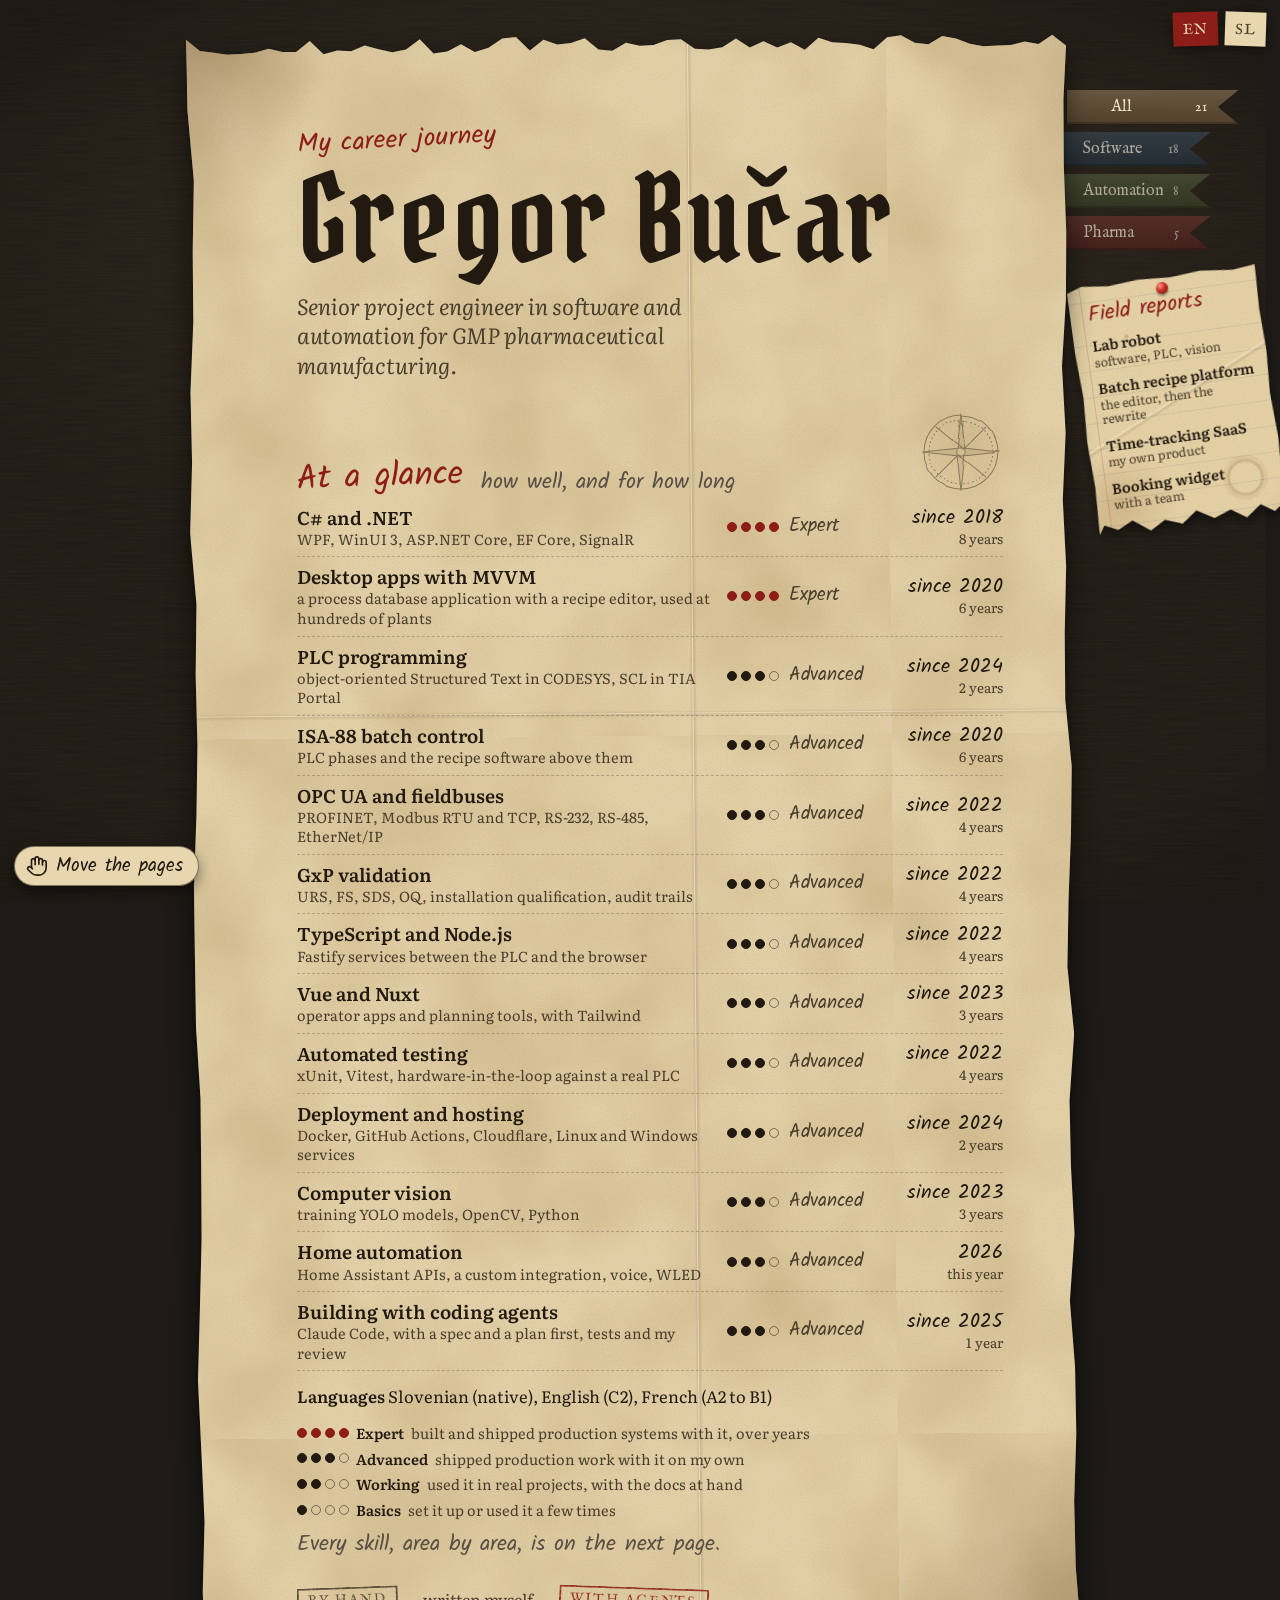
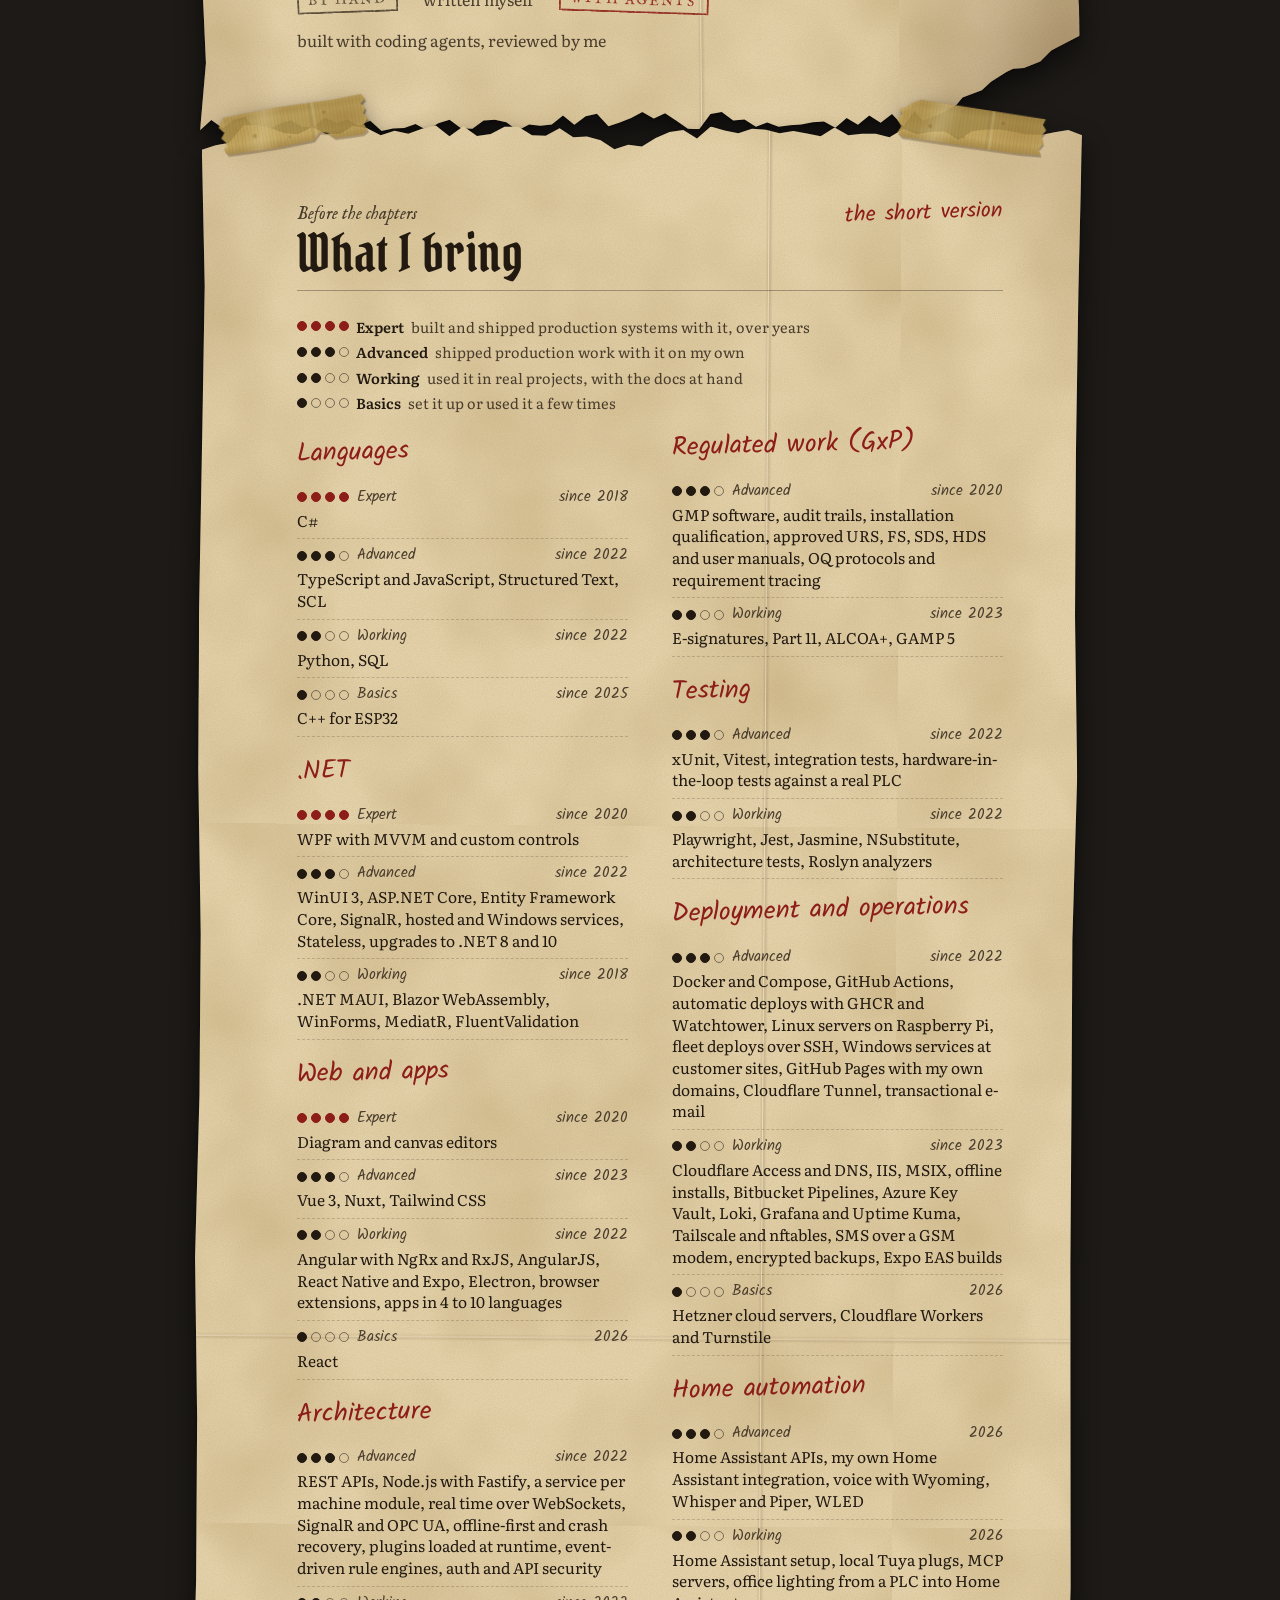
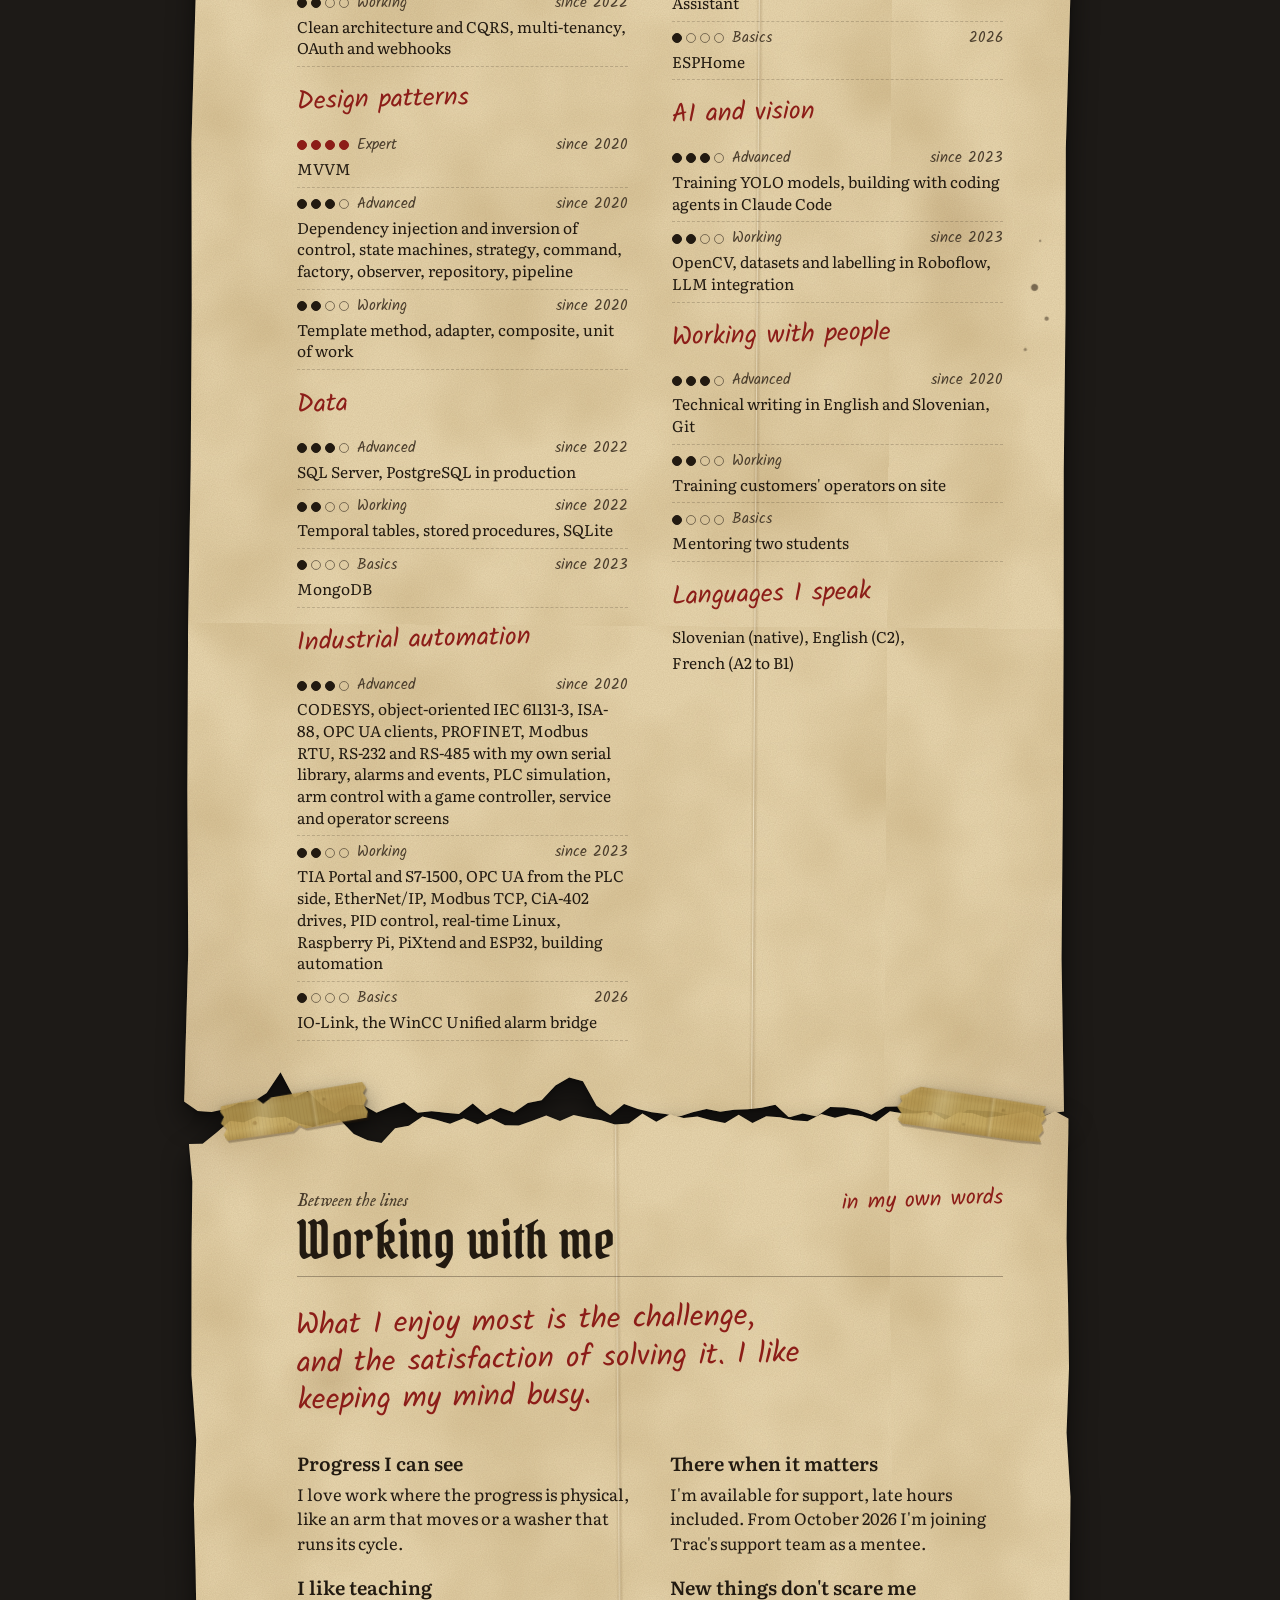
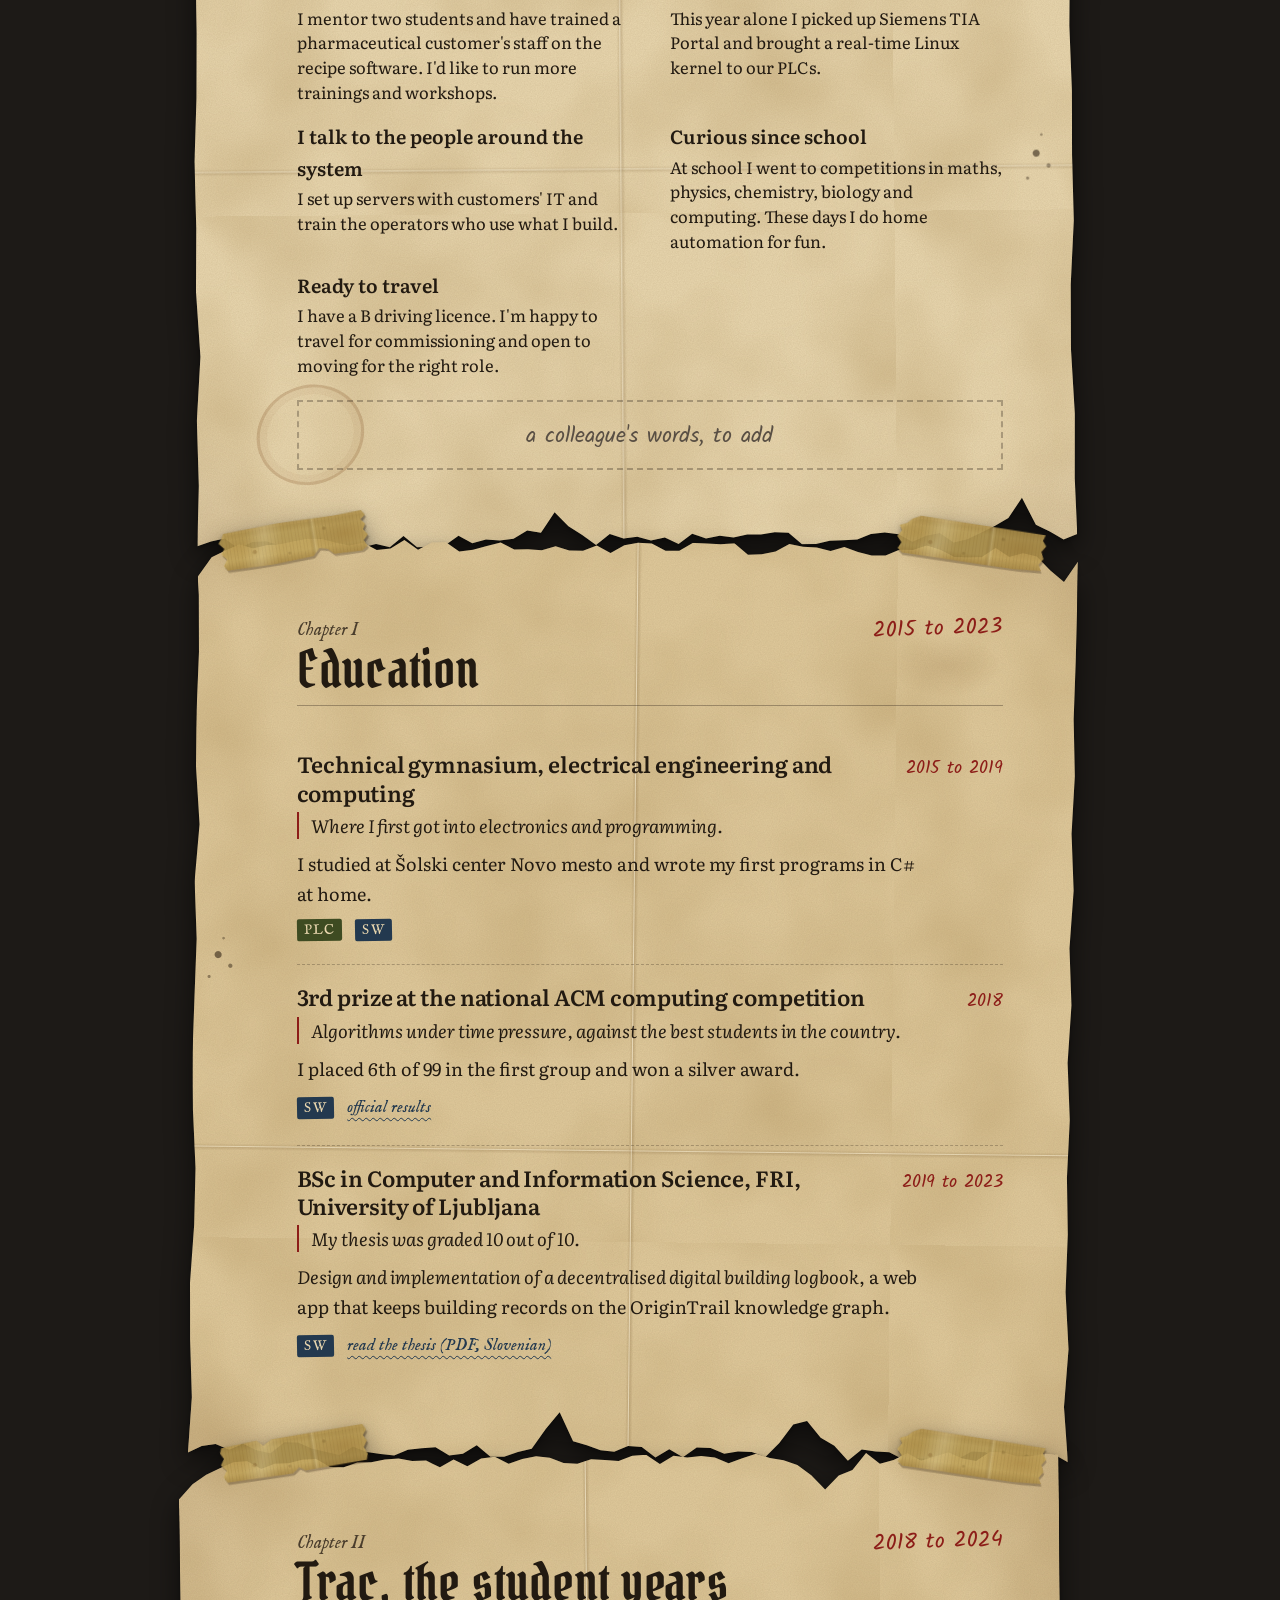
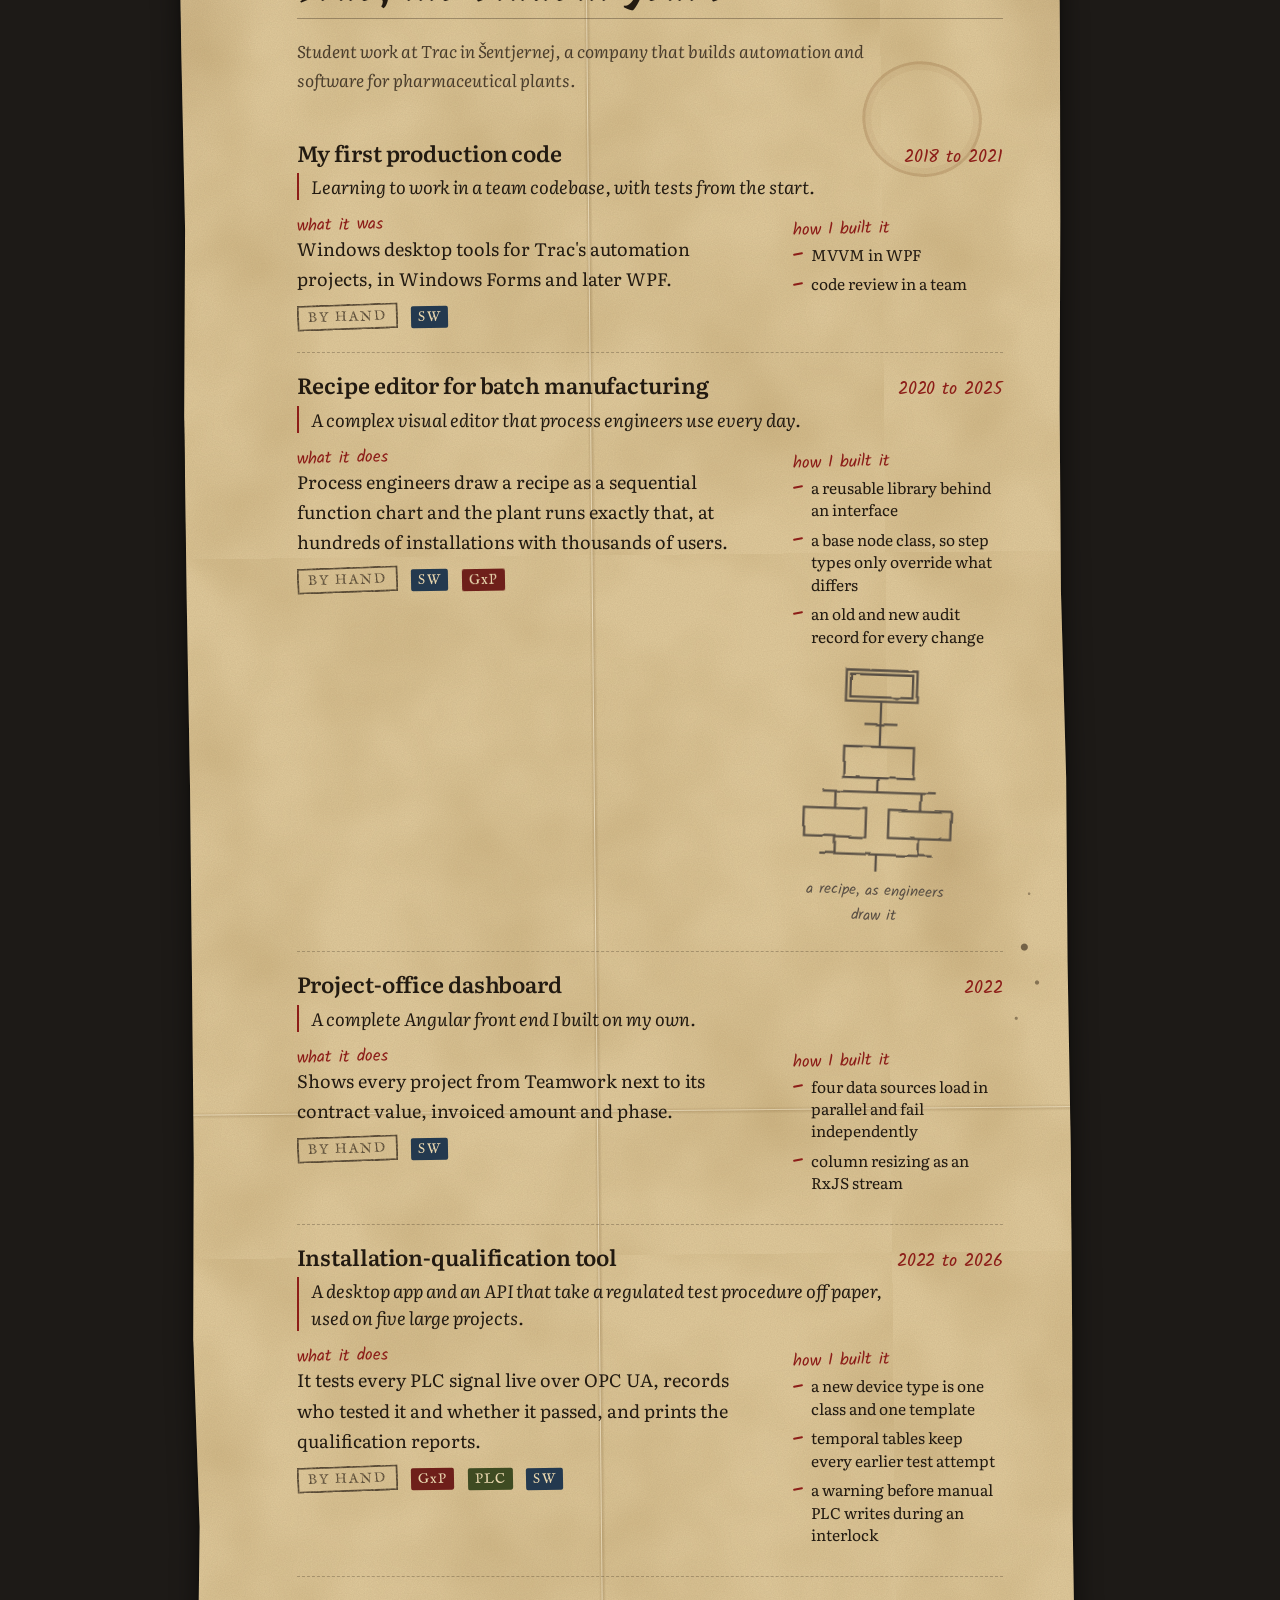
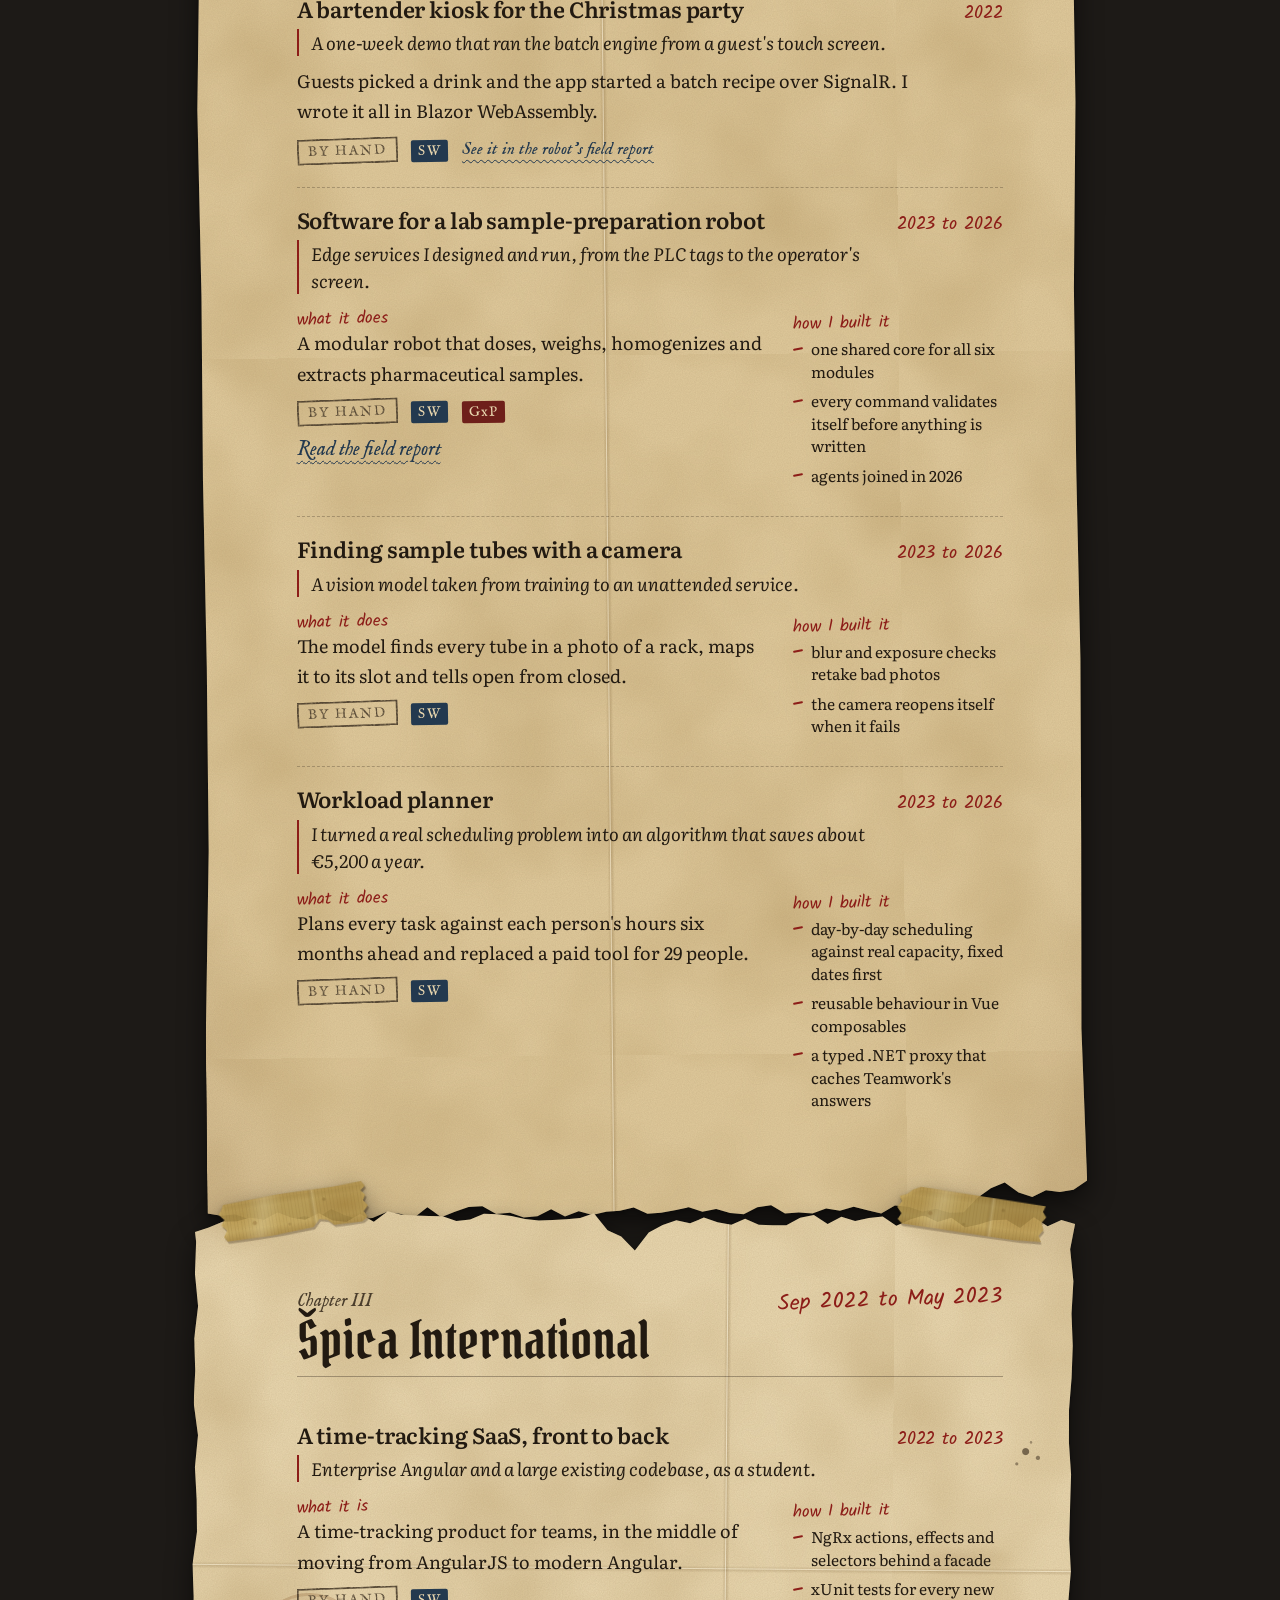
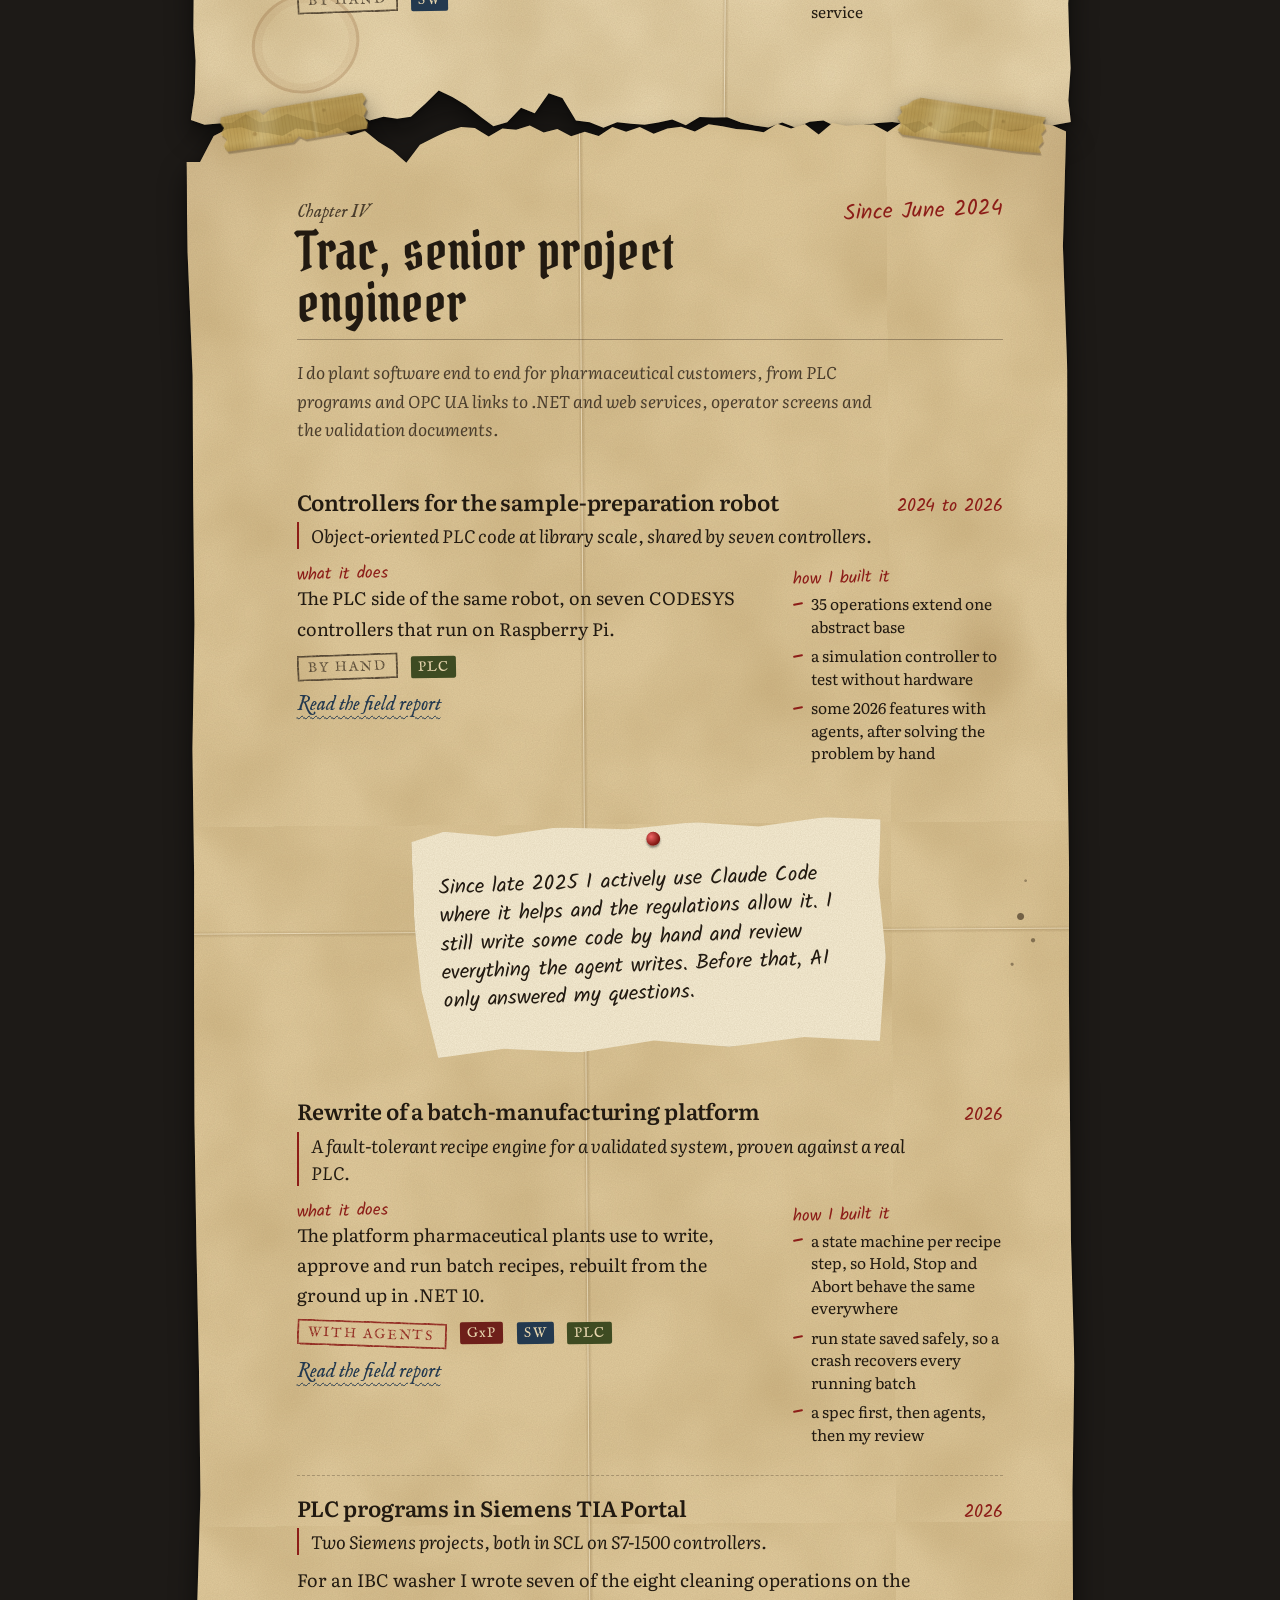
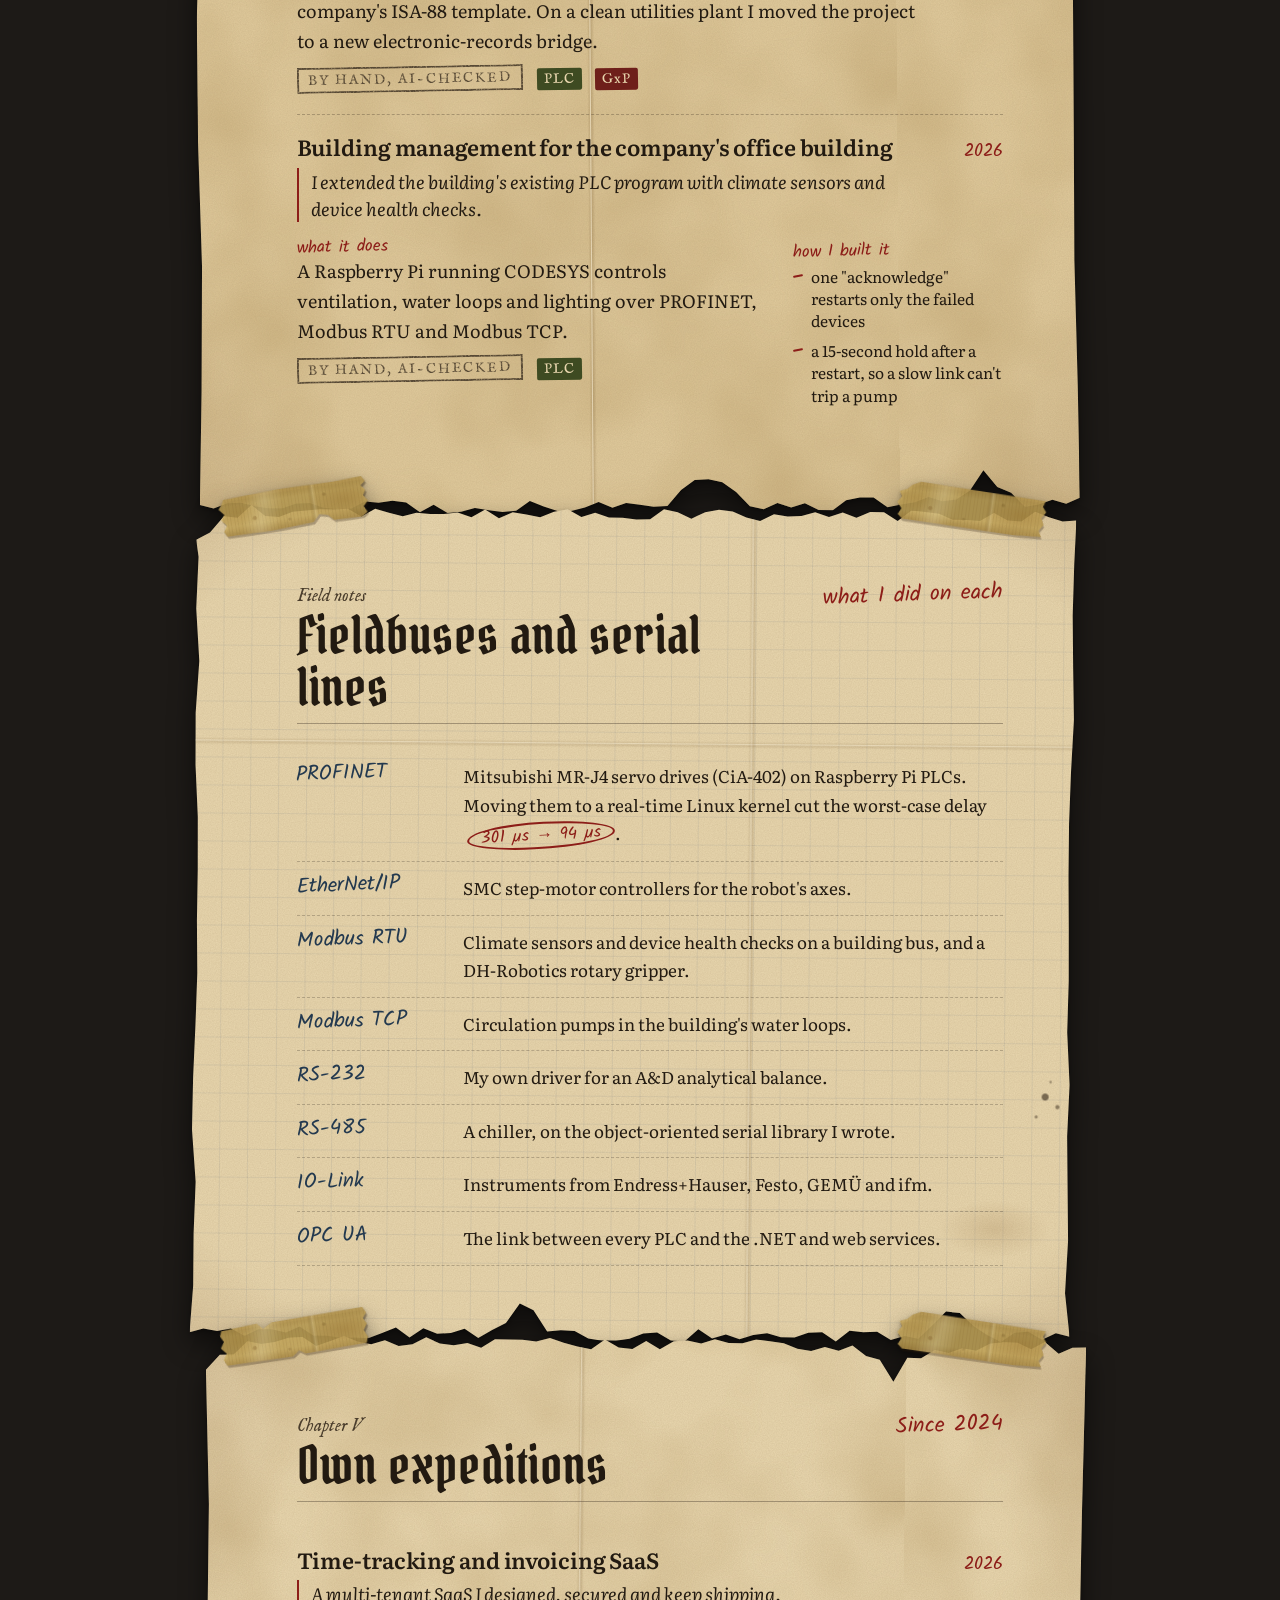
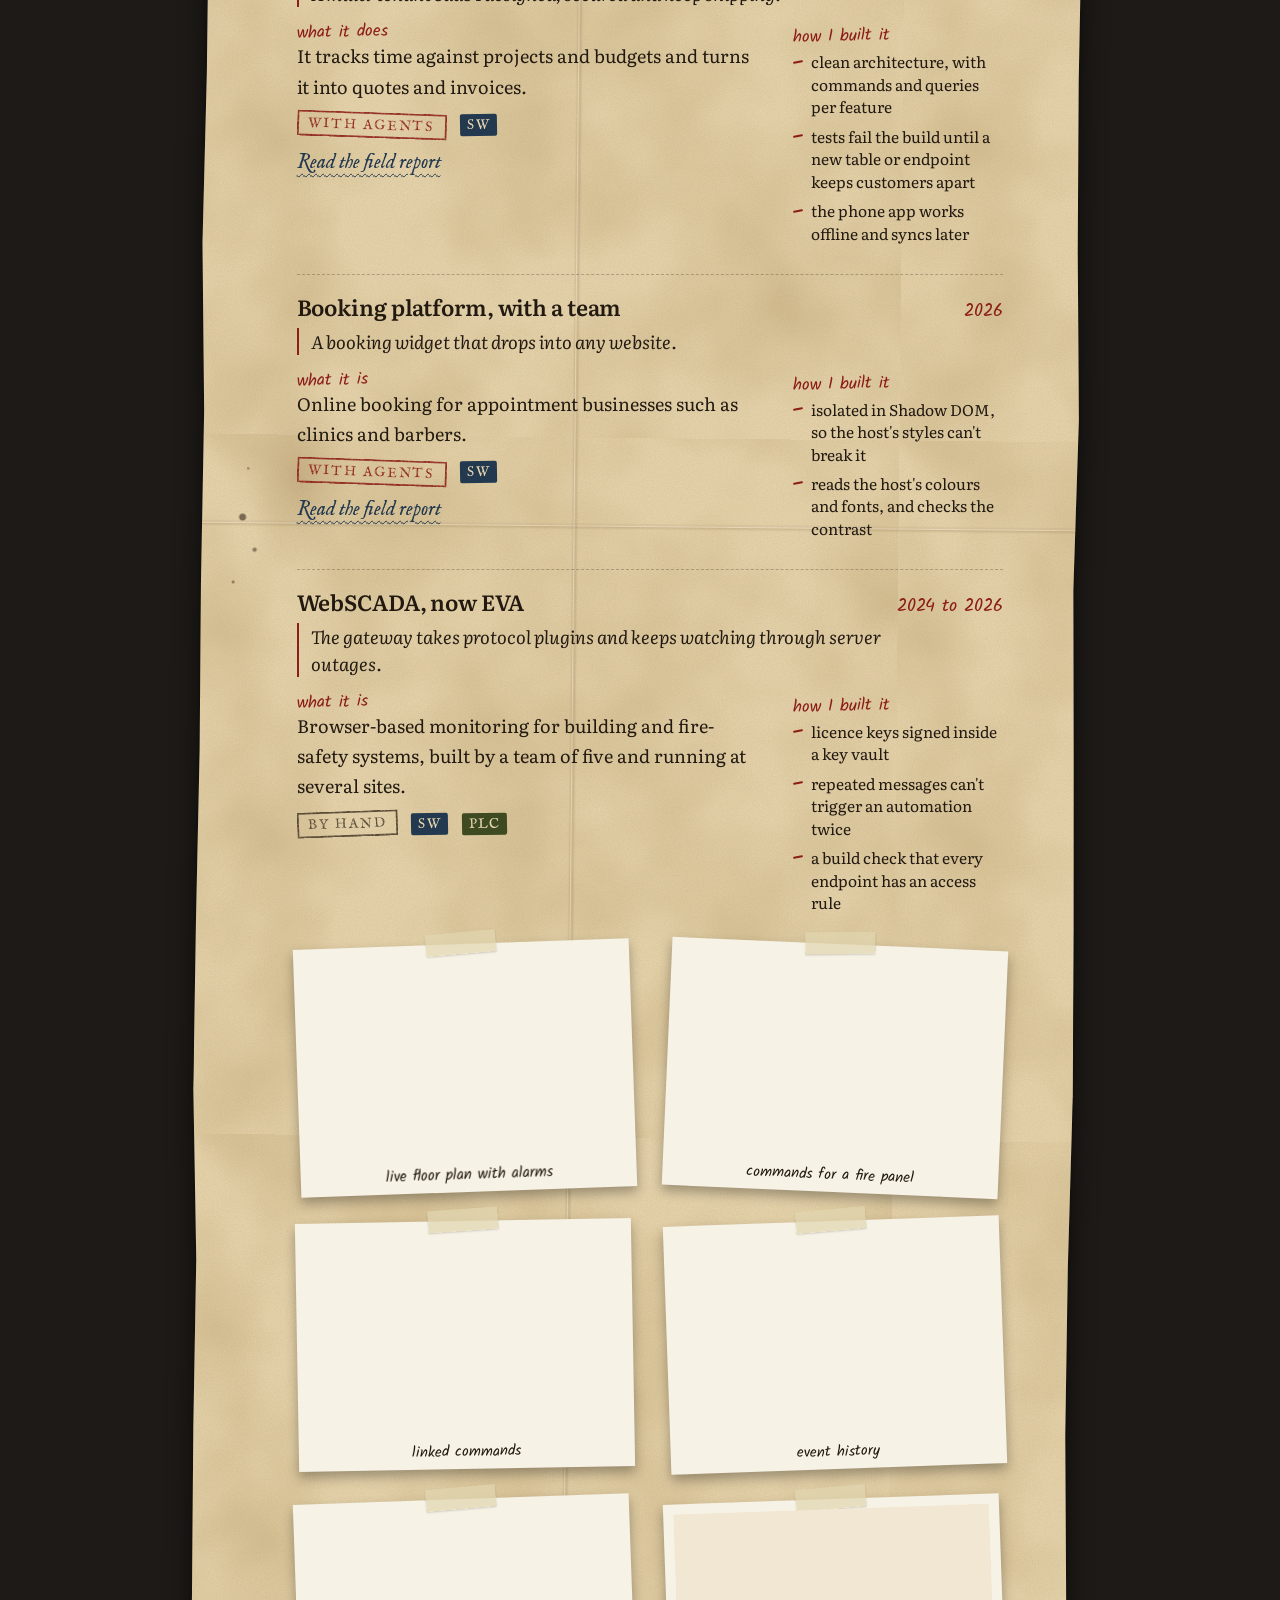
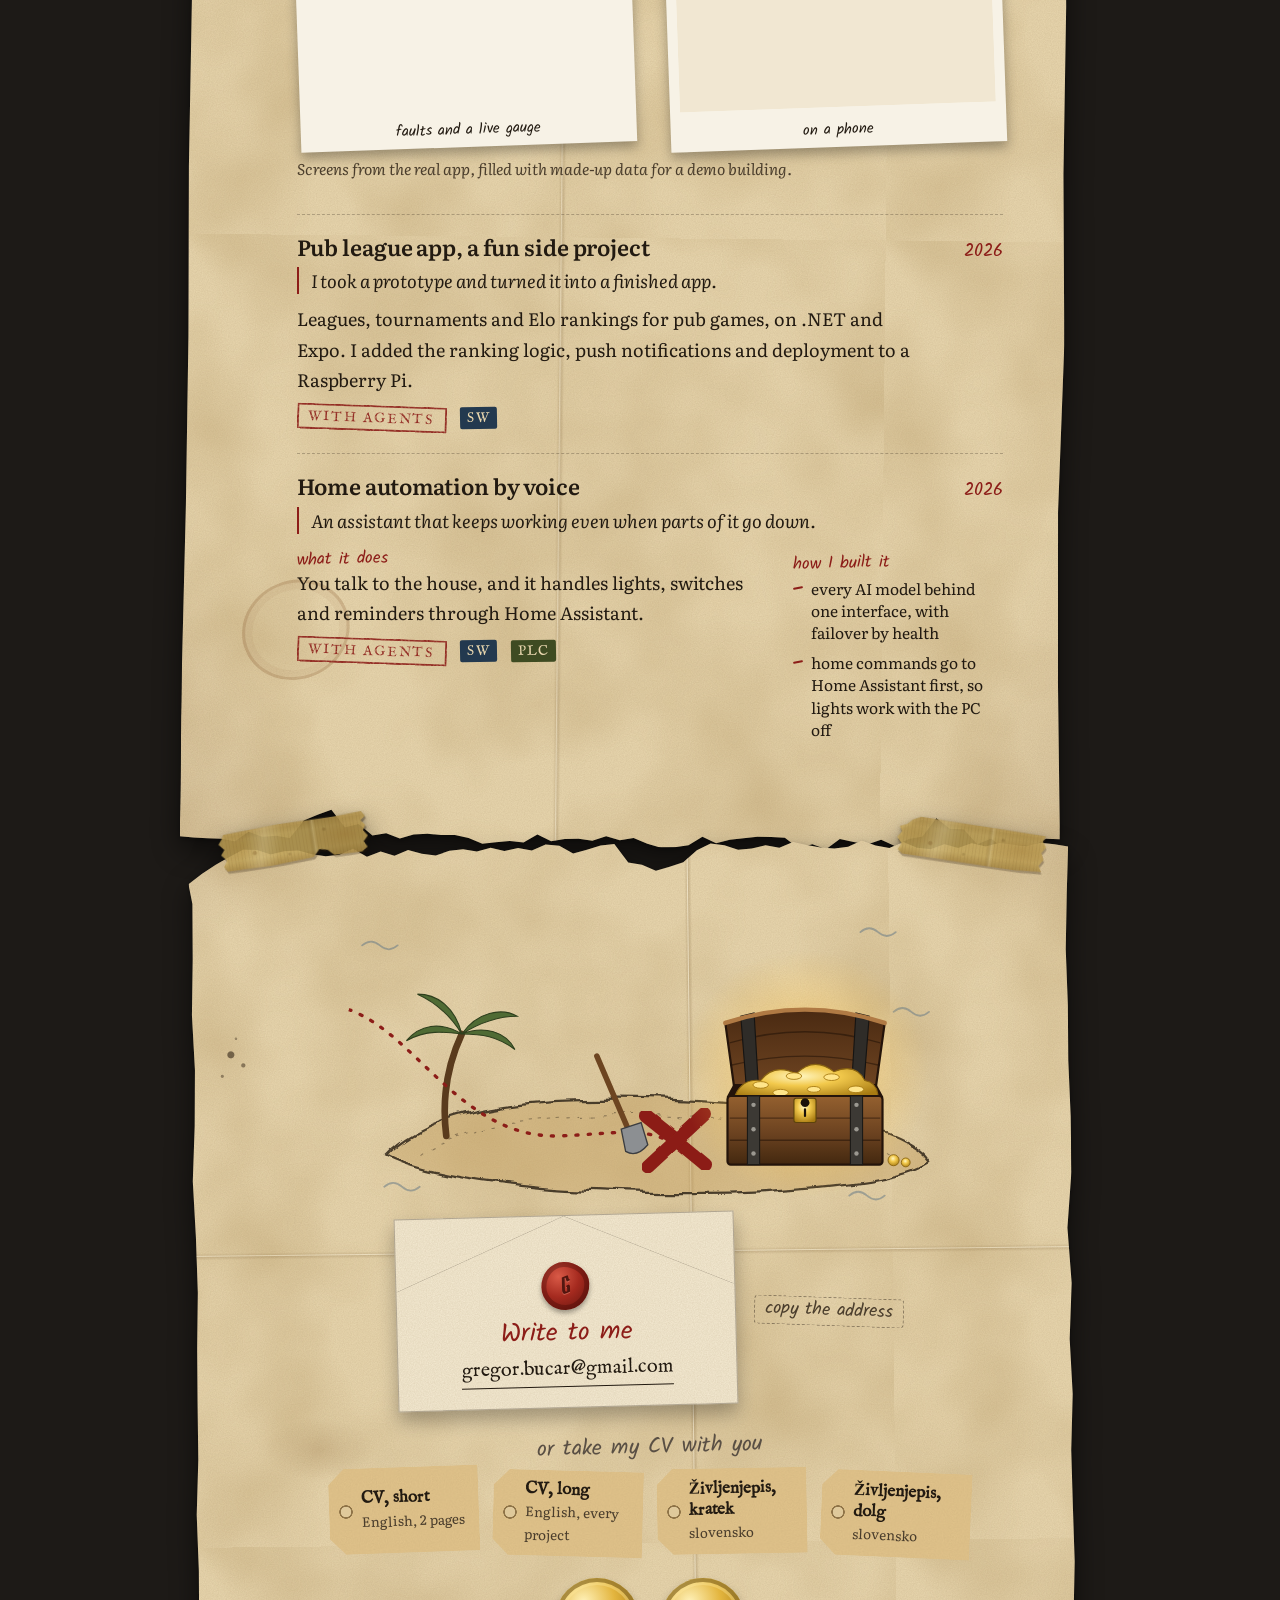
==== index.html @ 275664f8 "Publish the portfolio journal in English and Slovenian" ====
<!DOCTYPE html>
<html lang="en" data-theme="pirate" data-read="easy">
<head>
<meta charset="utf-8">
<meta name="viewport" content="width=device-width, initial-scale=1">
<title>Gregor Bučar, my career journey</title>
<link rel="preload" href="fonts/IMFellEnglishSC-400-latin.woff2" as="font" type="font/woff2" crossorigin>
<link rel="preload" href="fonts/Literata-400-latin.woff2" as="font" type="font/woff2" crossorigin>
<link rel="preload" href="fonts/Kalam-400-latin.woff2" as="font" type="font/woff2" crossorigin>
<link rel="preload" href="fonts/IMFellEnglish-400-latin.woff2" as="font" type="font/woff2" crossorigin>
<link rel="stylesheet" href="fonts/fonts.css">
<script>(function () { var sw = null; try { sw = sessionStorage.getItem('journal-switch'); } catch (e) {} if (sw) document.documentElement.classList.add('arriving'); else if (!matchMedia('(prefers-reduced-motion: reduce)').matches && (!location.hash || location.hash === '#home')) document.documentElement.classList.add('intro-on'); })();</script>
<style>
  /* ============ tokens ============ */
  :root {
    --noise: url("data:image/svg+xml,%3Csvg xmlns='http://www.w3.org/2000/svg' width='240' height='240'%3E%3Cfilter id='n'%3E%3CfeTurbulence type='fractalNoise' baseFrequency='.85' numOctaves='3' stitchTiles='stitch'/%3E%3CfeColorMatrix values='0 0 0 0 .32 0 0 0 0 .22 0 0 0 0 .10 0 0 0 .20 0'/%3E%3C/filter%3E%3Crect width='100%25' height='100%25' filter='url(%23n)'/%3E%3C/svg%3E");
    --blots: url("data:image/svg+xml,%3Csvg xmlns='http://www.w3.org/2000/svg' width='700' height='700'%3E%3Cfilter id='b'%3E%3CfeTurbulence type='fractalNoise' baseFrequency='.008' numOctaves='3' seed='7'/%3E%3CfeColorMatrix values='0 0 0 0 .40 0 0 0 0 .26 0 0 0 0 .09 0 0 0 .55 -.18'/%3E%3C/filter%3E%3Crect width='100%25' height='100%25' filter='url(%23b)'/%3E%3C/svg%3E");
    --blots-soft: url("data:image/svg+xml,%3Csvg xmlns='http://www.w3.org/2000/svg' width='700' height='700'%3E%3Cfilter id='b'%3E%3CfeTurbulence type='fractalNoise' baseFrequency='.008' numOctaves='3' seed='7'/%3E%3CfeColorMatrix values='0 0 0 0 .40 0 0 0 0 .26 0 0 0 0 .09 0 0 0 .28 -.10'/%3E%3C/filter%3E%3Crect width='100%25' height='100%25' filter='url(%23b)'/%3E%3C/svg%3E");
    --grain: url("data:image/svg+xml,%3Csvg xmlns='http://www.w3.org/2000/svg' width='300' height='300'%3E%3Cfilter id='g'%3E%3CfeTurbulence type='fractalNoise' baseFrequency='.02 .6' numOctaves='2' seed='3'/%3E%3CfeColorMatrix values='0 0 0 0 .05 0 0 0 0 .03 0 0 0 0 .01 0 0 0 .35 0'/%3E%3C/filter%3E%3Crect width='100%25' height='100%25' filter='url(%23g)'/%3E%3C/svg%3E");
    /* uneven rubber-stamp ink: mostly solid with worn spots */
    --grunge: url("data:image/svg+xml,%3Csvg xmlns='http://www.w3.org/2000/svg' width='150' height='150'%3E%3Cfilter id='s'%3E%3CfeTurbulence type='fractalNoise' baseFrequency='.55' numOctaves='2' seed='9'/%3E%3CfeColorMatrix values='0 0 0 0 0 0 0 0 0 0 0 0 0 0 0 -1.6 0 0 0 1.75'/%3E%3C/filter%3E%3Crect width='100%25' height='100%25' filter='url(%23s)'/%3E%3C/svg%3E");
    --tape-mask: url("data:image/svg+xml,%3Csvg xmlns='http://www.w3.org/2000/svg' viewBox='0 0 150 40' preserveAspectRatio='none'%3E%3Cpath d='M5,1 L145,0 L148,3 L145,6 L149,10 L145,13 L148,17 L144,20 L149,24 L145,27 L148,31 L145,34 L149,38 L146,40 L4,40 L1,37 L5,34 L0,30 L4,27 L1,23 L5,20 L0,16 L4,13 L1,9 L5,6 L1,3 Z'/%3E%3C/svg%3E");
    --ease-out: cubic-bezier(.16, 1, .3, 1);
    --ease-in: cubic-bezier(.5, 0, .75, 0);
    --scan: 45vh;
    --w: min(880px, calc(100vw - 32px));
  }
  /* Explorer: an expedition journal; sepia ink, red pencil for marks, blue ink for stamps */
  html[data-theme="explorer"] {
    --desk: #2B2018; --paper: #EAD8B2; --paper-2: #F1E4C5; --edge: rgba(110, 70, 25, .30);
    --ink: #2B2118; --ink-2: #57473A; --pencil: #6F675C; --red: #A3372A; --blue: #2C4A72;
    --leather: #5B3A22; --leather-2: #3C2615; --stitch: #C7A468;
    --f-title: 'IM Fell English SC', serif; --title-size: 1; --title-track: .01em;
    --f-body: 'EB Garamond', serif; --f-hand: 'Reenie Beanie', cursive; --f-head: 'IM Fell English', serif;
    --sw: #2C4A72; --plc: #4A5A2C; --gxp: #6B2D52; --all: #6A5641;
  }
  /* Pirate: a ship's log; darker sun-burnt parchment, blackletter titles, wax red */
  html[data-theme="pirate"] {
    --desk: #1D1A17; --paper: #DFC99B; --paper-2: #E8D6AE; --edge: rgba(90, 50, 15, .45);
    --ink: #1E1912; --ink-2: #4A3D2C; --pencil: #625A4E; --red: #8C1D18; --blue: #23394F;
    --leather: #3A2A1E; --leather-2: #20160F; --stitch: #B08D4A;
    --f-title: 'Pirata One', serif; --title-size: 1.12; --title-track: .02em;
    --f-body: 'EB Garamond', serif; --f-hand: 'Reenie Beanie', cursive; --f-head: 'IM Fell English', serif;
    --sw: #23394F; --plc: #3E4B22; --gxp: #6E1F1A; --all: #5A4630;
  }

  /* ============ desk + base ============ */
  * { box-sizing: border-box; }
  html, body { margin: 0; }
  /* the scrollbar's space is kept from the start, so the page never shifts when it appears after the intro */
  html { scrollbar-gutter: stable; scrollbar-color: rgba(201, 170, 120, .45) #241a13; }
  body {
    min-height: 100vh; color: var(--ink); font-family: var(--f-body); font-size: 19px; line-height: 1.55;
    background:
      radial-gradient(ellipse 80% 60% at 50% 30%, rgba(255, 220, 160, .07), transparent 70%),
      radial-gradient(ellipse 120% 100% at 50% 50%, transparent 50%, rgba(0, 0, 0, .55) 100%),
      var(--grain), var(--desk);
    background-attachment: fixed;
  }
  a { color: inherit; }
  :focus-visible { outline: 2px dashed var(--red); outline-offset: 3px; }
  ::selection { background: rgba(163, 55, 42, .22); }
  .vh { position: absolute; width: 1px; height: 1px; overflow: hidden; clip-path: inset(50%); white-space: nowrap; }
  .hand { font-family: var(--f-hand); font-weight: 400; line-height: 1.05; }

  /* ============ the journal column ============ */
  .journal { position: relative; width: var(--w); margin: 0 auto; padding: 40px 0 120px; perspective: 2200px; }
  .page { position: relative; display: none; transform-origin: left center; }
  .page.on { display: block; }
  .page.flip-out { animation: flip-out 260ms var(--ease-in) forwards; }
  .page.flip-in { animation: flip-in 420ms var(--ease-out); }
  /* the journal is very long, so it slides instead of turning: a 3D turn of the whole page is heavy to draw */
  .page.slide-out { animation: slide-out 200ms var(--ease-in) forwards; }
  .page.slide-in { animation: slide-in 340ms var(--ease-out); }
  @keyframes slide-out { to { transform: translateY(-12px); opacity: 0; } }
  @keyframes slide-in { from { transform: translateY(16px); opacity: 0; } }
  @keyframes flip-out { to { transform: rotateY(-75deg); opacity: 0; } }
  @keyframes flip-in { from { transform: rotateY(60deg); opacity: 0; } }

  /* each sheet is a torn page; the shadow sits on the wrapper because clip-path cuts shadows */
  .sheet-wrap { position: relative; margin: -4px 0; filter: drop-shadow(0 12px 14px rgba(0, 0, 0, .42)) drop-shadow(0 2px 2px rgba(0, 0, 0, .35)); }
  .sheet { position: relative; isolation: isolate; padding: 70px 70px 76px 104px; transform: rotate(var(--tilt, 0deg)); }
  /* the paper is its own layer behind the text: it can tilt and tear while the text stays straight and sharp */
  .paper {
    position: absolute; inset: 0; z-index: -1; pointer-events: none;
    background:
      radial-gradient(ellipse 115% 95% at 50% 50%, transparent 58%, var(--edge) 100%),
      var(--blots), var(--noise), var(--paper);
  }
  .sheet.light .paper { background: radial-gradient(ellipse 115% 95% at 50% 50%, transparent 58%, var(--edge) 100%), var(--blots), var(--noise), var(--paper-2); }
  html[data-read="easy"] .paper { transform: rotate(calc(var(--tilt, 0deg) * 1.6)); }
  /* a faint coffee ring on one page */
  .sheet.coffee .paper::after { content: ""; position: absolute; right: 9%; top: 7%; width: 120px; height: 120px; border-radius: 50%; box-shadow: inset 0 0 0 3px rgba(120, 72, 30, .16), inset 0 0 0 9px rgba(120, 72, 30, .05); transform: rotate(18deg) scale(1, .96); pointer-events: none; }
  /* old masking tape: yellowed, crepe-textured, grimy, darker at the edges, with chunks torn away */
  .tape { position: absolute; z-index: 3; width: 150px; height: 40px; pointer-events: none; --tape-mask: url("data:image/svg+xml,%3Csvg xmlns='http://www.w3.org/2000/svg' viewBox='0 0 150 40' preserveAspectRatio='none'%3E%3Cpath d='M6,2 L60,0 L118,1 L146,0 L149,5 L144,9 L148,14 L145,19 L149,25 L144,30 L147,36 L141,40 L113,39 L107,33 L99,31 L92,38 L50,40 L5,39 L2,34 L6,28 L1,22 L5,17 L0,11 L4,6 Z'/%3E%3C/svg%3E"); }
  .tape.tr, .tape.t3 { --tape-mask: url("data:image/svg+xml,%3Csvg xmlns='http://www.w3.org/2000/svg' viewBox='0 0 150 40' preserveAspectRatio='none'%3E%3Cpath d='M22,0 L148,2 L146,8 L150,13 L146,19 L149,26 L145,32 L148,38 L120,40 L8,39 L3,35 L6,29 L1,23 L5,17 L2,12 L9,9 L14,4 Z'/%3E%3C/svg%3E"); }
  .sheet-wrap:nth-child(even) .tape.tl { --tape-mask: url("data:image/svg+xml,%3Csvg xmlns='http://www.w3.org/2000/svg' viewBox='0 0 150 40' preserveAspectRatio='none'%3E%3Cpath d='M4,3 L40,1 L46,7 L55,2 L147,1 L150,7 L146,12 L149,18 L145,24 L148,31 L146,37 L84,38 L78,34 L71,39 L5,38 L2,32 L6,26 L1,20 L5,14 L2,8 Z'/%3E%3C/svg%3E"); }
  .tape::before, .tape::after { content: ""; position: absolute; inset: 0; -webkit-mask-image: var(--tape-mask); mask-image: var(--tape-mask); -webkit-mask-size: 100% 100%; mask-size: 100% 100%; }
  .tape::before { background: rgba(45, 28, 10, .30); transform: translate(1px, 2.5px); filter: blur(1.3px); }
  .tape::after {
    background:
      radial-gradient(circle at 23% 62%, rgba(110, 72, 20, .26) 0 1.6px, transparent 2.6px),
      radial-gradient(circle at 71% 30%, rgba(90, 60, 20, .22) 0 1.2px, transparent 2.2px),
      radial-gradient(circle at 46% 78%, rgba(90, 60, 20, .18) 0 1px, transparent 2px),
      radial-gradient(ellipse 38% 70% at 84% 50%, rgba(140, 92, 28, .26), transparent 72%),
      radial-gradient(ellipse 30% 60% at 12% 40%, rgba(150, 105, 35, .18), transparent 70%),
      linear-gradient(104deg, rgba(255, 255, 255, 0) 18%, rgba(255, 246, 215, .20) 30%, rgba(255, 255, 255, 0) 42%),
      linear-gradient(90deg, transparent 61%, rgba(80, 55, 20, .14) 62%, rgba(255, 245, 210, .18) 63.5%, transparent 65.5%),
      repeating-linear-gradient(90deg, rgba(110, 78, 28, .10) 0 1px, transparent 1px 3.5px),
      linear-gradient(rgba(110, 72, 18, .26), transparent 24%, transparent 76%, rgba(110, 72, 18, .30)),
      var(--noise),
      rgba(208, 178, 96, .80);
  }
  .tape.tl, .tape.t2 { top: -21px; left: 3%; transform: rotate(-9deg); }
  .tape.tr, .tape.t3 { top: -19px; right: 3%; transform: rotate(8deg); }
  .tape.t1 { top: -21px; left: 44%; transform: rotate(-3deg); }
  /* the title page: folded once each way, darker near the torn corner */
  .title-wrap .paper::before {
    content: ""; position: absolute; inset: 0; pointer-events: none;
    background:
      linear-gradient(90deg, transparent calc(57% - 3px), rgba(90, 60, 20, .10) calc(57% - 1px), rgba(255, 250, 235, .38) 57%, rgba(90, 60, 20, .16) calc(57% + 1px), transparent calc(57% + 4px)),
      linear-gradient(transparent calc(40% - 3px), rgba(90, 60, 20, .09) calc(40% - 1px), rgba(255, 250, 235, .34) 40%, rgba(90, 60, 20, .14) calc(40% + 1px), transparent calc(40% + 4px)),
      radial-gradient(ellipse 34% 26% at 100% 100%, rgba(70, 40, 10, .38), transparent 70%),
      radial-gradient(ellipse 22% 16% at 0 0, rgba(70, 40, 10, .26), transparent 70%);
  }

  /* ============ intro: the taped pages are folded into a stack and dropped; they fall open like a fanfold calendar ============ */
  html.intro-on #home:not(.dropping) { visibility: hidden; }
  html.intro-on .trail, html.intro-on .ribbons { opacity: 0; }
  .trail, .ribbons { transition: opacity 700ms ease; }
  #home.dropping { transform-origin: 0 0; }
  /* the journal itself, built around the title page while the intro plays */
  .bk { position: absolute; pointer-events: none; }
  .bk-back { border-radius: 5px 12px 12px 5px; background: radial-gradient(ellipse 90% 70% at 40% 35%, rgba(255, 210, 150, .10), transparent 70%), var(--noise), linear-gradient(115deg, var(--leather), var(--leather-2)); box-shadow: 0 40px 70px rgba(0, 0, 0, .6), 0 6px 14px rgba(0, 0, 0, .45); }
  .bk-block { background: var(--noise), var(--paper); box-shadow: 1px 1px 0 #d9c89f, 2px 2px 0 #c9b487, 3px 3px 0 #e1d1aa, 4px 4px 0 #c3ad7d, 5px 5px 0 #dccba2, 6px 6px 0 #bea777, 7px 7px 0 #d6c497; }
  .bk-cover { transform-origin: 0 50%; transform-style: preserve-3d; }
  .bk-front, .bk-inside { position: absolute; inset: 0; border-radius: 3px 12px 12px 3px; -webkit-backface-visibility: hidden; backface-visibility: hidden; }
  .bk-front { display: grid; align-content: center; justify-items: center; padding-right: 70px; background: radial-gradient(ellipse 90% 70% at 40% 35%, rgba(255, 210, 150, .12), transparent 70%), var(--noise), linear-gradient(115deg, var(--leather), var(--leather-2)); box-shadow: inset 0 0 0 12px rgba(0, 0, 0, .12), inset 0 0 80px rgba(0, 0, 0, .55); }
  .bk-front::before { content: ""; position: absolute; inset: 26px; border: 3px dashed var(--stitch); border-radius: 4px 10px 10px 4px; opacity: .7; }
  .bk-front::after { content: ""; position: absolute; top: 0; bottom: 0; right: 70px; width: 22px; background: linear-gradient(90deg, #1a120c, #3a2a1c 40%, #1a120c); box-shadow: 0 0 10px rgba(0, 0, 0, .6); }
  .bk-front b { max-width: 100%; padding: 0 56px; text-align: center; line-height: 1.02; font-family: var(--f-title); font-weight: 400; font-size: calc(110px * var(--title-size)); letter-spacing: .05em; color: #D9BE86; text-shadow: 0 2px 0 rgba(255, 230, 180, .25), 0 -2px 2px rgba(0, 0, 0, .7); }
  .bk-front small { margin-top: 18px; font-family: var(--f-head); font-style: italic; font-size: 34px; color: rgba(217, 190, 134, .8); }
  .bk-inside { transform: rotateY(180deg); background: radial-gradient(ellipse 120% 100% at 50% 50%, transparent 55%, rgba(60, 35, 10, .38) 100%), var(--blots), var(--noise), #B8925E; box-shadow: inset -30px 0 40px rgba(0, 0, 0, .35); }
  /* a pasted label inside the cover, in your handwriting */
  .found { position: absolute; left: 14%; right: 16%; top: 30%; padding: 34px 40px 30px; transform: rotate(-2.5deg); background: repeating-linear-gradient(transparent 0 56px, rgba(44, 74, 114, .22) 56px 58px), var(--noise), #EFE3C4; box-shadow: 0 6px 14px rgba(0, 0, 0, .3); text-align: center; color: var(--ink); }
  .found span { display: block; font-family: var(--f-head); font-style: italic; font-size: 34px; color: var(--ink-2); }
  .found b { display: block; margin: 6px 0 2px; font-family: var(--f-hand); font-weight: 400; font-size: 96px; line-height: 1; color: var(--blue); transform: rotate(-2deg); }
  .found em { display: block; margin-top: 8px; font-family: var(--f-hand); font-style: normal; font-size: 58px; color: var(--blue); }
  #home.dropping > .sheet-wrap { transform-origin: 50% 0; will-change: transform; }
  /* during the opening shot every page shadow is redrawn each frame, so only the pages in view keep one, and a lighter one */
  html.intro-on #home > .sheet-wrap { filter: drop-shadow(0 10px 10px rgba(0, 0, 0, .45)); }
  html.intro-on #home > .sheet-wrap ~ .sheet-wrap ~ .sheet-wrap ~ .sheet-wrap ~ .sheet-wrap { filter: none; visibility: hidden; }
  .trail:not(.ready) { visibility: hidden; }
  /* while the taped pages swing, each one gets its own layer so its shadow isn't redrawn every frame */
  .page.swinging > .sheet-wrap { will-change: translate, rotate; }
  .intro-skip { position: fixed; left: 0; right: 0; bottom: 18px; z-index: 41; text-align: center; color: rgba(230, 210, 170, .55); font-style: italic; font-size: 15px; pointer-events: none; transition: opacity 400ms ease; }

  /* ============ title page ============ */
  .title-page { min-height: 86vh; display: flex; flex-direction: column; justify-content: flex-end; }
  .label { display: inline-block; transform: rotate(-3deg); margin-bottom: 12px; color: var(--red); font-family: var(--f-hand); font-size: 34px; }
  .name { margin: 0; font-family: var(--f-title); font-weight: 400; font-size: calc(clamp(54px, 9vw, 108px) * var(--title-size)); line-height: .95; letter-spacing: var(--title-track); color: var(--ink); }
  .role { margin: 14px 0 0; max-width: 34ch; font-family: var(--f-head); font-style: italic; font-size: 25px; line-height: 1.35; color: var(--ink-2); }
  .about { max-width: 58ch; margin: 26px 0 0; }
  .legend { display: flex; flex-wrap: wrap; gap: 14px 26px; align-items: center; margin-top: 30px; font-size: 16px; color: var(--ink-2); }
  .where { margin: 10px 0 0; transform: rotate(-1deg); transform-origin: left; color: var(--pencil); font-size: 26px; }
  .compass { position: absolute; right: 70px; bottom: 90px; width: 150px; height: 150px; opacity: .55; color: var(--ink-2); }

  /* stamps: rubber-stamp ink, slightly uneven */
  .stamp { display: inline-block; padding: 1px 9px 0; border: 2px solid currentColor; outline: 1px solid currentColor; outline-offset: 2px; transform: rotate(var(--r, -2deg)); font-family: var(--f-head); font-size: 14px; letter-spacing: .14em; text-transform: uppercase; line-height: 1.5; opacity: .9; -webkit-mask-image: var(--grunge); mask-image: var(--grunge); -webkit-mask-size: 150px 150px; mask-size: 150px 150px; }
  .stamp.byhand { color: var(--ink-2); }
  .stamp.agents { color: var(--red); --r: 2deg; }
  .stamp.checked { color: var(--ink-2); --r: -1deg; }
  .tag { display: inline-block; padding: 0 7px; border-radius: 2px; color: var(--paper-2); font-family: var(--f-head); font-size: 14px; letter-spacing: .06em; line-height: 1.6; transform: rotate(-1deg); }
  .tag.sw { background: var(--sw); } .tag.plc { background: var(--plc); } .tag.gxp { background: var(--gxp); }

  /* ============ map trail down the margin ============ */
  .trail { position: absolute; left: 0; top: 0; width: 90px; z-index: 4; overflow: visible; pointer-events: none; }
  .trail .base { fill: none; stroke: var(--pencil); stroke-width: 2.2; stroke-dasharray: 1.5 9; stroke-linecap: round; opacity: .55; }
  .trail .done { fill: none; stroke: var(--red); stroke-width: 3; stroke-dasharray: 10 8; stroke-linecap: round; }
  /* checkpoints: a pencilled ring until you reach the chapter, then a wax seal stamps down */
  .trail .ghost circle { fill: rgba(241, 228, 197, .75); stroke: var(--pencil); stroke-width: 1.4; stroke-dasharray: 3 3; }
  .trail .ghost text { font-family: var(--f-title); font-size: 13px; fill: var(--pencil); text-anchor: middle; dominant-baseline: central; }
  .trail .ghost { transition: opacity 200ms ease; }
  .trail .seal { opacity: 0; transform: scale(1.8) rotate(-20deg); transform-box: fill-box; transform-origin: center; transition: transform 420ms cubic-bezier(.3, 1.7, .5, 1), opacity 140ms ease; }
  .trail .mark.hit .seal { opacity: 1; transform: rotate(var(--sr, -6deg)); }
  .trail .mark.hit .ghost { opacity: 0; }
  .trail .seal .sh { fill: rgba(35, 15, 5, .32); }
  .trail .seal .wax { fill: url(#waxG); stroke: #3e0a06; stroke-width: .7; filter: url(#inkEdge); }
  .trail .seal .ring { fill: none; stroke: rgba(55, 8, 4, .6); stroke-width: 1.8; }
  .trail .seal .ring2 { fill: none; stroke: rgba(255, 170, 150, .28); stroke-width: 1; }
  .trail .seal text { font-family: var(--f-title); font-size: 14px; text-anchor: middle; dominant-baseline: central; }
  .trail .seal .lo { fill: rgba(255, 175, 155, .35); }
  .trail .seal .hi { fill: #4a0b07; }
  .trail .seal .gloss { fill: rgba(255, 255, 255, .28); }
  /* the end of the route: a brush-painted X on dug-up earth */
  .trail .x .dig { fill: rgba(92, 60, 30, .35); filter: url(#inkEdge); }
  .trail .x .dirt { fill: none; stroke: rgba(70, 45, 20, .6); stroke-width: 2; stroke-linecap: round; }
  .trail .x .xs { fill: var(--red); filter: url(#inkEdge); }
  .trail .x { transform-box: fill-box; transform-origin: center; }
  .trail .x.hit .xs { animation: x-pulse 1.6s ease-in-out infinite; transform-box: fill-box; transform-origin: center; }
  @keyframes x-pulse { 50% { transform: scale(1.12); } }
  .trail .marker { transition: transform 120ms linear; }
  /* explorer: a glass-headed push pin; pirate: a little wooden ship riding its wake */
  .trail .ship .hull { fill: url(#hullG); stroke: #241306; stroke-width: 1.1; stroke-linejoin: round; }
  .trail .ship .plank { fill: none; stroke: rgba(30, 15, 4, .55); stroke-width: .8; }
  .trail .ship .ports { fill: #1a0d04; }
  .trail .ship .mast { fill: none; stroke: #3a2311; stroke-width: 2; stroke-linecap: round; }
  .trail .ship .sail { fill: url(#sailG); stroke: #4a3a26; stroke-width: .8; stroke-linejoin: round; }
  .trail .ship .flag { fill: #a3241b; transform-box: fill-box; transform-origin: 0 50%; animation: flutter .8s ease-in-out infinite alternate; }
  .trail .ship .wake { fill: none; stroke: #5d6f7c; stroke-width: 1.3; stroke-linecap: round; opacity: .75; }
  .trail .ship-body { transform-box: fill-box; transform-origin: 50% 90%; animation: rock 3.4s ease-in-out infinite; }
  @keyframes rock { 0%, 100% { transform: rotate(-3deg); } 50% { transform: rotate(3deg) translateY(-1px); } }
  @keyframes flutter { from { transform: scaleX(.72) skewY(4deg); } to { transform: scaleX(1) skewY(-3deg); } }
  .trail { opacity: 0; }
  .trail.ready { opacity: 1; }
  @media (prefers-reduced-motion: reduce) { .trail .ship-body, .trail .ship .flag, .trail .x.hit .xs { animation: none; } .trail .seal { transition: none; } }
  html[data-theme="explorer"] .trail .ship { display: none; }
  html[data-theme="pirate"] .trail .pin { display: none; }

  /* ============ bookmark ribbons (area filter) ============ */
  /* ribbons sit behind the pages, so only their ends stick out past the right edge */
  .ribbons { position: absolute; top: 0; bottom: 0; right: 0; width: 0; z-index: -1; }
  .ribbons-in { position: sticky; top: 90px; display: flex; flex-direction: column; gap: 8px; }
  .ribbon { position: relative; display: flex; align-items: center; gap: 8px; width: 172px; margin-left: -22px; padding: 7px 26px 7px 44px; border: 0; color: #F4E9D0; font-family: var(--f-head); font-size: 16px; text-align: left; cursor: pointer; clip-path: polygon(0 0, 100% 0, 88% 50%, 100% 100%, 0 100%); box-shadow: inset 0 -2px 0 rgba(0, 0, 0, .25); transform: translateX(-12px); transition: transform 220ms var(--ease-out), filter 220ms var(--ease-out); background: linear-gradient(rgba(255, 255, 255, .08), rgba(0, 0, 0, .12)), var(--c); }
  .ribbon::after { content: ""; position: absolute; inset: 0; background: var(--noise); opacity: .6; pointer-events: none; }
  .ribbon[data-f="all"] { --c: var(--all); } .ribbon[data-f="SW"] { --c: var(--sw); } .ribbon[data-f="PLC"] { --c: var(--plc); } .ribbon[data-f="GxP"] { --c: var(--gxp); }
  /* the chosen ribbon is pulled out at full colour; the others fade back behind the page */
  .ribbon { opacity: .82; filter: saturate(.7) brightness(.88); transition: transform 220ms var(--ease-out), opacity 220ms ease, filter 220ms ease; }
  .ribbon:hover { opacity: .95; filter: saturate(.9) brightness(.97); transform: translateX(0); }
  .ribbon[aria-pressed="true"], .ribbon[aria-pressed="true"]:hover { opacity: 1; filter: none; transform: translateX(16px); }
  .ribbon[aria-pressed="true"] .n { opacity: 1; }
  .ribbon .n { margin-left: auto; margin-right: 6px; font-size: 14px; opacity: .8; }

  /* ============ chapters and entries ============ */
  .chapter-head { display: flex; align-items: baseline; justify-content: space-between; gap: 20px; margin-bottom: 26px; border-bottom: 1.5px solid rgba(43, 33, 24, .35); padding-bottom: 10px; }
  .chapter-head h2 { margin: 0; font-family: var(--f-title); font-weight: 400; font-size: calc(46px * var(--title-size)); line-height: 1; letter-spacing: var(--title-track); }
  .chapter-head .num { display: block; margin-bottom: 4px; font-family: var(--f-head); font-style: italic; font-size: 18px; color: var(--ink-2); letter-spacing: 0; }
  .chapter-head .when { color: var(--red); font-family: var(--f-hand); font-size: 32px; white-space: nowrap; transform: rotate(-2deg); }
  .chapter-intro { max-width: 60ch; margin: -8px 0 26px; font-style: italic; color: var(--ink-2); }
  .entry { position: relative; padding: 18px 0 22px; transition: opacity 220ms ease, filter 220ms ease; }
  .entry + .entry { border-top: 1px dashed rgba(43, 33, 24, .28); }
  .entry h3 { display: flex; justify-content: space-between; align-items: baseline; gap: 16px; margin: 0 0 4px; font-family: var(--f-head); font-weight: 400; font-size: 26px; line-height: 1.2; }
  .entry h3 time { flex: none; color: var(--red); font-family: var(--f-hand); font-size: 28px; }
  .entry p { max-width: 62ch; margin: 0 0 10px; }
  .marks { display: flex; flex-wrap: wrap; align-items: center; gap: 10px 14px; margin-top: 4px; }
  .circled { position: relative; display: inline-block; padding: 2px 14px 0; color: var(--red); font-family: var(--f-hand); font-size: 28px; line-height: 1.1; border: 2px solid var(--red); border-radius: 52% 48% 55% 45% / 58% 46% 54% 42%; transform: rotate(-3deg); }
  .note { position: absolute; right: -6px; top: 6px; max-width: 13ch; transform: rotate(5deg); color: var(--pencil); font-size: 27px; text-align: right; pointer-events: none; }
  .go { display: inline-block; margin-top: 8px; font-family: var(--f-head); font-style: italic; font-size: 20px; color: var(--blue); text-decoration: underline; text-decoration-style: wavy; text-decoration-thickness: 1px; text-underline-offset: 5px; }
  .go:hover { color: var(--red); }
  /* entry: what it does and my part on the left, the principles pencilled in on the right */
  .entry-body { display: grid; grid-template-columns: minmax(0, 1fr) 210px; gap: 30px; align-items: start; }
  .lbl { display: block; margin: 8px 0 -1px; color: var(--red); font-family: var(--f-hand); font-size: 24px; line-height: 1; transform: rotate(-1.5deg); transform-origin: left; }
  .how { padding-top: 4px; }
  .how ul { margin: 6px 0 0; padding: 0; list-style: none; }
  .how li { position: relative; margin-bottom: 7px; padding-left: 18px; font-family: var(--f-head); font-style: italic; font-size: 16.5px; line-height: 1.3; color: var(--ink-2); }
  .how li::before { content: ""; position: absolute; left: 0; top: .6em; width: 10px; height: 2px; border-radius: 2px; background: var(--red); transform: rotate(-12deg); }
  .how .sketch { float: none; width: 170px; margin: 14px 0 0; }
  /* the one-line summary a reviewer should take from each entry */
  .mini { margin-left: 4px; font-family: var(--f-hand); font-size: 17px; color: var(--red); }
  .gist { max-width: 60ch; margin: 0 0 8px; padding-left: 12px; border-left: 2.5px solid var(--red); font-family: var(--f-head); font-style: italic; font-size: 20px; line-height: 1.35; color: var(--ink); }
  .go.small { margin-top: 0; font-size: 17px; }
  /* what I bring: a kit list grouped by kind */
  .kit-grid { display: grid; grid-template-columns: repeat(2, minmax(0, 1fr)); gap: 10px 40px; }
  .kit-group h3 { margin: 10px 0 4px; transform: rotate(-1.5deg); transform-origin: left; font-family: var(--f-hand); font-weight: 400; font-size: 30px; color: var(--red); }
  .kit-group ul { margin: 0; padding: 0; list-style: none; }
  .kit-group li { position: relative; padding: 5px 0 5px 20px; border-bottom: 1px dashed rgba(43, 33, 24, .22); font-size: 17px; line-height: 1.35; }
  .kit-group li::before { content: ""; position: absolute; left: 2px; top: .85em; width: 10px; height: 2px; background: var(--ink-2); transform: rotate(-12deg); }
  .kit-group li i { margin-left: 6px; font-family: 'IM Fell English SC', serif; font-style: normal; font-size: 15px; letter-spacing: .04em; color: var(--blue); white-space: nowrap; }
  /* languages and frameworks: one row per language, its frameworks, how long, and where in the journal */
  .kit-tools { margin: 4px 0 18px; }
  .kit-tools h3 { margin: 6px 0 6px; transform: rotate(-1.5deg); transform-origin: left; font-family: var(--f-hand); font-weight: 400; font-size: 30px; color: var(--red); }
  .kit-tools .tool { display: grid; grid-template-columns: 130px minmax(0, 1fr) 72px 92px; gap: 14px; align-items: baseline; padding: 7px 0; border-bottom: 1px dashed rgba(43, 33, 24, .22); font-size: 17px; line-height: 1.4; }
  .kit-tools b { font-weight: 600; }
  .kit-tools em { font-family: var(--f-hand); font-style: normal; font-size: 21px; color: var(--ink-2); white-space: nowrap; }
  .kit-tools i { font-family: 'IM Fell English SC', serif; font-style: normal; font-size: 15px; letter-spacing: .04em; color: var(--blue); text-align: right; white-space: nowrap; }
  html[data-read="easy"] .kit-tools h3 { font-size: 22px; }
  html[data-read="easy"] .kit-tools em { font-size: 16px; }
  @media (max-width: 700px) { .kit-tools .tool { grid-template-columns: minmax(0, 1fr) auto; gap: 2px 10px; } .kit-tools .tool span { grid-column: 1 / -1; grid-row: 2; } .kit-tools .tool i { display: none; } }
  /* skills: four ink dots for the level (legend on the page), then the years */
  .lv { display: inline-flex; gap: 4px; flex: none; }
  .lv i { width: 10px; height: 10px; border: 1.6px solid rgba(43, 33, 24, .55); border-radius: 50%; }
  .lv i.on { border-color: var(--ink); background: var(--ink); }
  .lv.l4 i.on { border-color: var(--red); background: var(--red); }
  .lv-legend { display: flex; flex-wrap: wrap; gap: 6px 22px; margin: 6px 0 14px; color: var(--ink-2); font-size: 14.5px; line-height: 1.35; }
  .lv-legend > span { display: inline-flex; align-items: center; gap: 7px; }
  .lv-legend b { color: var(--ink); font-weight: 600; }
  .glance { margin-top: 30px; }
  .glance-head { display: flex; align-items: flex-end; gap: 18px; margin-bottom: 4px; }
  .glance-head h2 { margin: 0; transform: rotate(-2deg); font-family: var(--f-hand); font-weight: 400; font-size: 34px; line-height: 1; color: var(--red); }
  .glance-head .hand { color: var(--pencil); font-size: 22px; }
  .glance-head .compass { position: static; width: 84px; height: 84px; margin-left: auto; }
  .gl-row { display: grid; grid-template-columns: minmax(0, 1fr) 150px 110px; gap: 16px; align-items: center; padding: 8px 0; border-bottom: 1px dashed rgba(43, 33, 24, .25); }
  .gl-n b { display: block; font-size: 18.5px; font-weight: 600; line-height: 1.25; }
  .gl-n small, .gl-y small { display: block; color: var(--ink-2); font-size: 14.5px; line-height: 1.35; }
  .gl-lv { display: flex; align-items: center; gap: 10px; }
  .gl-lv em { font-family: var(--f-hand); font-style: normal; font-size: 19px; color: var(--ink-2); }
  .gl-y { font-family: var(--f-hand); font-size: 20px; line-height: 1.1; text-align: right; color: var(--ink); }
  .gl-y small { font-family: var(--f-body); font-size: 13.5px; }
  .gl-spoken { margin: 12px 0 0; font-size: 16.5px; }
  .glance .lv-legend { margin-top: 12px; }
  .gl-more { margin: 4px 0 0; color: var(--pencil); font-size: 22px; }
  .skills { columns: 2; column-gap: 46px; }
  .area { break-inside: avoid; margin-bottom: 18px; }
  .area h3 { margin: 6px 0 4px; transform: rotate(-1.5deg); transform-origin: left; font-family: var(--f-hand); font-weight: 400; font-size: 26px; color: var(--red); }
  .sk { display: grid; grid-template-columns: minmax(0, 1fr) auto 62px; gap: 10px; align-items: center; padding: 5px 0; border-bottom: 1px dashed rgba(43, 33, 24, .2); font-size: 15.5px; line-height: 1.3; }
  .sk b { font-weight: 600; }
  .sk small { color: var(--ink-2); font-size: 13.5px; }
  .sk-y { font-family: var(--f-hand); font-size: 17px; text-align: right; color: var(--ink-2); white-space: nowrap; }
  .sk-spoken { margin: 0; font-size: 15.5px; }
  html[data-read="classic"] .gl-y, html[data-read="classic"] .sk-y { font-size: 24px; }
  html[data-read="classic"] .glance-head h2 { font-size: 44px; }
  html[data-read="classic"] .area h3 { font-size: 32px; }
  @media (max-width: 860px) { .skills { columns: 1; } }
  @media (max-width: 700px) {
    .gl-row { grid-template-columns: minmax(0, 1fr) auto; gap: 4px 12px; }
    .gl-lv { grid-column: 1; grid-row: 2; }
    .gl-y { grid-column: 2; grid-row: 1 / 3; }
    .glance-head .compass { display: none; }
  }
  /* working with me: a motto in my own hand, then short notes with one true example each */
  .motto { max-width: 34ch; margin: 6px 0 22px; padding: 0; transform: rotate(-1.2deg); color: var(--red); font-size: 30px; line-height: 1.25; }
  .human-grid { display: grid; grid-template-columns: repeat(2, minmax(0, 1fr)); gap: 6px 40px; }
  .hnote h3 { margin: 10px 0 2px; font-family: var(--f-body); font-weight: 600; font-size: 19px; }
  .hnote p { margin: 0; color: var(--ink); font-size: 16.5px; line-height: 1.5; }
  .quote-slot { margin: 22px 0 0; padding: 18px; border: 2px dashed rgba(43, 33, 24, .3); text-align: center; }
  .quote-slot .hand { color: var(--pencil); font-size: 22px; }
  html[data-read="classic"] .motto { font-size: 40px; }
  @media (max-width: 700px) { .human-grid { grid-template-columns: 1fr; } .motto { font-size: 25px; } }
  /* field reports: an index card pinned under the ribbons, for readers who only want the highlights */
  .quick { position: relative; isolation: isolate; display: flex; flex-direction: column; gap: 2px; width: 190px; margin: 18px 0 0 -6px; padding: 18px 14px 20px 18px; transform: rotate(var(--qa, 1.2deg)); transform-origin: 50% 12px; will-change: transform; filter: drop-shadow(0 6px 6px rgba(0, 0, 0, .45)); }
  /* the paper: yellowed, foxed, a coffee ring, a faded crease, ruled lines and a torn bottom edge */
  .quick::after {
    content: ""; position: absolute; inset: 0; z-index: -1;
    background:
      radial-gradient(circle at 80% 84%, transparent 0 15px, rgba(120, 72, 30, .2) 16px 18px, rgba(120, 72, 30, .07) 19px 22px, transparent 23px),
      radial-gradient(ellipse 45% 30% at 12% 88%, rgba(139, 90, 43, .22), transparent 70%),
      radial-gradient(circle at 28% 22%, rgba(150, 100, 40, .3) 0 1.6px, transparent 2.6px),
      radial-gradient(circle at 66% 48%, rgba(150, 100, 40, .25) 0 2px, transparent 3px),
      radial-gradient(circle at 44% 70%, rgba(150, 100, 40, .22) 0 1.3px, transparent 2.3px),
      linear-gradient(155deg, transparent 48.6%, rgba(255, 250, 235, .35) 49.2%, rgba(90, 60, 20, .14) 49.8%, transparent 50.8%),
      radial-gradient(ellipse 120% 110% at 50% 45%, transparent 55%, rgba(110, 70, 25, .38) 100%),
      linear-gradient(90deg, transparent 12px, rgba(163, 55, 42, .22) 12px 13px, transparent 13px),
      repeating-linear-gradient(to bottom, transparent 0 25px, rgba(44, 74, 114, .11) 25px 26px) 0 34px,
      var(--noise), #ead7ab;
    clip-path: polygon(0% 2%, 8% 0%, 22% 1.2%, 38% .2%, 55% 1%, 71% 0%, 88% 1.4%, 100% .4%, 99.2% 18%, 100% 35%, 98.8% 52%, 100% 70%, 99% 86%, 100% 95%, 93% 99%, 86% 95.5%, 78% 100%, 70% 96%, 61% 98.5%, 52% 94.5%, 44% 99%, 35% 96.5%, 27% 100%, 18% 95%, 10% 98%, 3% 95.5%, 0% 99%, 1% 80%, 0% 62%, 1.2% 44%, 0% 26%);
  }
  .quick::before { content: ""; position: absolute; top: 6px; left: 50%; width: 12px; height: 12px; margin-left: -6px; border-radius: 50%; background: radial-gradient(circle at 35% 30%, #ff9a8a, #cc3324 40%, #5e0f09); box-shadow: 0 2px 2px rgba(0, 0, 0, .35); }
  .quick .hand { margin-bottom: 2px; color: var(--red); font-size: 22px; line-height: 1.1; }
  .quick a { display: block; padding: 3px 0; color: var(--ink); text-decoration: none; line-height: 1.15; }
  .quick a b { font-family: var(--f-body); font-weight: 600; font-size: 14.5px; }
  .quick a small { display: block; color: var(--ink-2); font-size: 12.5px; }
  .quick a:hover b, .quick a:focus-visible b { color: var(--red); text-decoration: underline; text-underline-offset: 2px; }
  /* What I bring: one row per level, the dots and level on the left, the skills as a list, the year on the right */
  /* What I bring: two columns, each row a small line with the level and year, then the skills across the full column */
  .kit .skills { columns: 2; column-gap: 44px; }
  .kit .area { margin-bottom: 14px; }
  .lvrow { padding: 6px 0 7px; border-bottom: 1px dashed rgba(43, 33, 24, .2); font-size: 15.5px; line-height: 1.4; break-inside: avoid; }
  .lvrow .lvw { display: flex; align-items: center; gap: 8px; margin-bottom: 2px; }
  .lvrow .lvw em { font-family: var(--f-hand); font-style: normal; font-size: 15px; color: var(--ink-2); }
  .lvrow .sk-y { margin-left: auto; font-size: 15px; }
  .lvrow .lvl-list { display: block; color: var(--ink); }
  @media (max-width: 860px) { .kit .skills { columns: 1; } }
  /* field notes on fieldbuses: a squared notebook page */
  .sheet.notes .paper { background: linear-gradient(rgba(44, 74, 114, .08) 1px, transparent 1px) 0 0 / 28px 28px, linear-gradient(90deg, rgba(44, 74, 114, .08) 1px, transparent 1px) 0 0 / 28px 28px, radial-gradient(ellipse 115% 95% at 50% 50%, transparent 58%, var(--edge) 100%), var(--noise), var(--paper-2); }
  .proto { display: grid; grid-template-columns: 150px minmax(0, 1fr); gap: 16px; padding: 12px 0; border-bottom: 1px dashed rgba(43, 33, 24, .25); }
  .proto .pname { transform: rotate(-2deg); font-family: var(--f-hand); font-size: 30px; line-height: 1; color: var(--blue); }
  .proto p { margin: 0; max-width: 64ch; }
  .proto .circled { font-size: 24px; margin-left: 4px; }
  /* treasure maps of how each system fits together */
  .map { margin: 10px 0 6px; }
  .map svg { display: block; width: 100%; height: auto; }
  .map .isl { fill: rgba(176, 140, 80, .22); stroke: var(--ink); stroke-width: 1.8; filter: url(#coast); }
  .map .isl-in { fill: none; stroke: var(--ink-2); stroke-width: 1; stroke-dasharray: 3 5; opacity: .6; filter: url(#coast); }
  .map .il { font-family: var(--f-hand); font-size: 24px; fill: var(--ink); text-anchor: middle; }
  .map .is { font-family: var(--f-head); font-style: italic; font-size: 15px; fill: var(--ink-2); text-anchor: middle; }
  .map .rt { fill: none; stroke: var(--ink-2); stroke-width: 2.2; stroke-dasharray: 2 8; stroke-linecap: round; animation: march 2.4s linear infinite; }
  .map .rt.key { stroke: var(--red); stroke-width: 2.8; }
  @keyframes march { to { stroke-dashoffset: -20; } }
  .map .rl { font-family: var(--f-hand); font-size: 19px; fill: var(--ink-2); text-anchor: middle; paint-order: stroke; stroke: var(--paper-2); stroke-width: 5px; stroke-linejoin: round; }
  .map .rl.small { font-size: 16px; }
  .map .rl.key, .map .xl { fill: var(--red); }
  .map .xl { font-family: var(--f-hand); font-size: 22px; text-anchor: middle; paint-order: stroke; stroke: var(--paper-2); stroke-width: 5px; }
  .map .xm { fill: none; stroke: var(--red); stroke-width: 6; stroke-linecap: round; filter: url(#rough); }
  .map .wave { fill: none; stroke: var(--pencil); stroke-width: 1.2; opacity: .45; }
  .map .fort { fill: rgba(163, 55, 42, .12); stroke: var(--red); stroke-width: 2; filter: url(#rough); }
  /* real screenshots in the polaroids, and slots for photos still to add */
  .photo img { display: block; width: 100%; aspect-ratio: 16 / 10; object-fit: cover; object-position: top left; filter: sepia(.12) saturate(.95); }
  .photo.tall { width: 150px; }
  .photo.tall img { aspect-ratio: 9 / 16; }
  .photo.slot .img { background: repeating-linear-gradient(45deg, rgba(43, 33, 24, .06) 0 6px, transparent 6px 12px), #EFE6D2; filter: none; outline: 2px dashed rgba(43, 33, 24, .3); outline-offset: -8px; }
  .viewer .big img { display: block; max-width: 100%; max-height: calc(100vh - 120px); margin: 0 auto; }
  @media (max-width: 700px) { .kit-grid { grid-template-columns: 1fr; } .proto { grid-template-columns: 1fr; gap: 4px; } .photo.tall { width: 46%; } }
  .journal.filtered .entry:not(.match) { opacity: .28; filter: grayscale(1) blur(.4px); }

  /* a pencil sketch beside the recipe editor entry */
  .sketch { float: right; width: 190px; margin: 6px 0 8px 22px; transform: rotate(2deg); color: var(--pencil); }
  .sketch svg { width: 100%; height: auto; filter: url(#rough); }
  .sketch figcaption { margin-top: -4px; text-align: center; font-family: var(--f-hand); font-size: 23px; }

  /* the scrap note pinned across a page: the switch to agents */
  .scrap { position: relative; max-width: 470px; margin: 30px auto 30px; padding: 22px 26px 20px; transform: rotate(-2.2deg); background: var(--noise), #F5ECD3; box-shadow: 0 6px 12px rgba(0, 0, 0, .25); clip-path: polygon(0 4%, 7% 0, 18% 3%, 31% 0, 46% 2%, 60% 0, 74% 3%, 88% 0, 100% 2%, 99% 30%, 100% 62%, 98% 100%, 82% 97%, 66% 100%, 50% 96%, 34% 100%, 18% 97%, 4% 100%, 1% 70%, 0 40%); }
  .scrap .hand { font-size: 31px; color: var(--ink); }
  .scrap .pin-dot { position: absolute; top: 8px; left: 50%; width: 14px; height: 14px; border-radius: 50%; background: radial-gradient(circle at 35% 35%, #e66, var(--red) 60%, #4a0f0b); box-shadow: 0 2px 2px rgba(0, 0, 0, .4); }

  /* ============ X marks the spot ============ */
  /* X marks the spot: a treasure island, the route draws in, the chest opens, and the contacts are things you can pick up */
  .x-page { text-align: center; padding-top: 30px; padding-bottom: 70px; }
  .x-page h2 { margin: 0; font-family: var(--f-hand); font-weight: 400; font-size: 58px; line-height: 1; color: var(--red); transform: rotate(-2deg); }
  .x-lead { max-width: 46ch; margin: 14px auto 0; color: var(--ink-2); }
  .treasure { position: relative; max-width: 620px; margin: 6px auto 0; cursor: pointer; outline-offset: 6px; -webkit-tap-highlight-color: transparent; }
  .treasure svg { display: block; width: 100%; height: auto; overflow: visible; }
  .treasure .tap { position: absolute; right: 2%; bottom: 4%; color: var(--pencil); font-size: 19px; transform: rotate(-4deg); transition: opacity 300ms ease; }
  .treasure.open .tap { opacity: 0; }
  .treasure .sea path { fill: none; stroke: #6b7c88; stroke-width: 1.6; stroke-linecap: round; opacity: .55; }
  .treasure .island { fill: rgba(196, 160, 96, .42); stroke: var(--ink-2); stroke-width: 2; filter: url(#coast); }
  .treasure .island-in { fill: none; stroke: var(--ink-2); stroke-width: 1; stroke-dasharray: 3 6; opacity: .5; filter: url(#coast); }
  .treasure .trunk { fill: none; stroke: #5a3b1d; stroke-width: 6; stroke-linecap: round; }
  .treasure .leaf { fill: #4f6b34; stroke: #2e3f1d; stroke-width: 1; }
  .treasure .route { fill: none; stroke: var(--red); stroke-width: 3; stroke-dasharray: 2 9; stroke-linecap: round; }
  .treasure .route-draw { stroke-dasharray: 1; stroke-dashoffset: 1; }
  .treasure .handle { fill: none; stroke: #6d4521; stroke-width: 5; stroke-linecap: round; }
  .treasure .blade { fill: #8c8f92; stroke: #3b3d40; stroke-width: 1.2; }
  .treasure .bigx path { fill: none; stroke: var(--red); stroke-width: 12; stroke-linecap: round; stroke-dasharray: 1; stroke-dashoffset: 1; filter: url(#rough); }
  .treasure .body, .treasure .lid-wood { stroke: #24140a; stroke-width: 2; stroke-linejoin: round; }
  .treasure .body { fill: url(#woodG); }
  .treasure .lid-wood { fill: url(#lidG); }
  .treasure .plank { fill: none; stroke: rgba(30, 15, 4, .5); stroke-width: 1.2; }
  .treasure .band, .treasure .lid-band { fill: #3c3934; stroke: #1b1a18; stroke-width: 1; }
  .treasure .rivet circle { fill: #9b9890; }
  .treasure .lock { fill: url(#goldG); stroke: #5c430c; stroke-width: 1; }
  .treasure .keyhole { fill: #1b120a; stroke: #1b120a; stroke-width: 2; stroke-linecap: round; }
  .treasure .coins { fill: url(#goldG); stroke: #8a6410; stroke-width: 1; }
  .treasure .coin-dots ellipse { fill: #ffe58a; stroke: #a87b12; stroke-width: .8; }
  .treasure .glow { fill: url(#glowG); opacity: 0; transition: opacity 600ms ease 150ms; }
  .treasure .lid { transform-origin: 420px 190px; transition: transform 220ms ease, opacity 180ms ease; }
  .treasure .lid-open { opacity: 0; transform: scaleY(.08); transform-origin: 420px 188px; transition: transform 640ms cubic-bezier(.3, 1.5, .5, 1) 90ms, opacity 120ms ease 90ms; }
  .treasure .lid-in { fill: url(#lidInG); stroke: #24140a; stroke-width: 2; stroke-linejoin: round; }
  .treasure .lid-plank { fill: none; stroke: rgba(20, 10, 3, .45); stroke-width: 1.2; }
  .treasure .lid-band-in { fill: #2f2c28; stroke: #151413; stroke-width: 1; }
  .treasure .lid-rim { fill: none; stroke: #b07a44; stroke-width: 4; stroke-linecap: round; }
  .treasure .rim { fill: #24130a; stroke: #24140a; stroke-width: 1.5; stroke-linejoin: round; opacity: 0; transition: opacity 150ms ease 120ms; }
  .treasure .spill { fill: url(#goldG); stroke: #8a6410; stroke-width: .8; opacity: 0; transition: opacity 200ms ease 500ms; }
  .treasure .sparks path { fill: #fff3b5; opacity: 0; transform-box: fill-box; transform-origin: center; }
  .treasure.play .route-draw { transition: stroke-dashoffset 1100ms cubic-bezier(.4, 0, .2, 1); stroke-dashoffset: 0; }
  .treasure.play .xs1 { transition: stroke-dashoffset 260ms ease-out 1100ms; stroke-dashoffset: 0; }
  .treasure.play .xs2 { transition: stroke-dashoffset 260ms ease-out 1380ms; stroke-dashoffset: 0; }
  .treasure.open .lid { transform: translateY(-14px) scaleY(.4); opacity: 0; }
  .treasure.open .lid-open, .treasure.open .rim, .treasure.open .spill { opacity: 1; }
  .treasure.open .lid-open { transform: none; }
  .treasure.open .glow { opacity: 1; }
  .treasure.open .sparks path { animation: twinkle 1.6s ease-in-out infinite; }
  .treasure:not(.live) .sparks path, .map:not(.live) .rt { animation-play-state: paused; }
  .treasure.open .sparks path:nth-child(2) { animation-delay: .4s; } .treasure.open .sparks path:nth-child(3) { animation-delay: .8s; } .treasure.open .sparks path:nth-child(4) { animation-delay: 1.2s; }
  @keyframes twinkle { 0%, 100% { opacity: 0; transform: scale(.4) rotate(0); } 50% { opacity: 1; transform: scale(1) rotate(45deg); } }
  .loot { display: flex; flex-direction: column; align-items: center; gap: 10px; margin-top: 4px; }
  .letter-row { display: flex; flex-wrap: wrap; align-items: center; justify-content: center; gap: 10px 18px; }
  .letter { position: relative; display: flex; flex-direction: column; align-items: center; width: min(340px, 86vw); padding: 104px 20px 20px; transform: rotate(-1.5deg); background: linear-gradient(to bottom right, transparent 49.6%, rgba(43, 33, 24, .2) 50%, transparent 50.6%) top left / 50% 72px no-repeat, linear-gradient(to bottom left, transparent 49.6%, rgba(43, 33, 24, .2) 50%, transparent 50.6%) top right / 50% 72px no-repeat, var(--noise), #f4ead2; border: 1px solid rgba(43, 33, 24, .3); box-shadow: 0 10px 18px rgba(0, 0, 0, .28); color: var(--ink); text-decoration: none; transition: transform 220ms var(--ease-out), box-shadow 220ms ease; }
  .letter:hover { transform: rotate(0) translateY(-4px); box-shadow: 0 16px 26px rgba(0, 0, 0, .3); }
  .letter .wax { position: absolute; top: 46px; left: 50%; width: 48px; height: 48px; margin-left: -24px; border-radius: 47% 53% 50% 50% / 52% 46% 54% 48%; background: radial-gradient(circle at 36% 30%, #d95a47, #a52a1f 45%, #5a110b); box-shadow: 0 3px 5px rgba(0, 0, 0, .35), inset 0 0 0 5px rgba(60, 8, 4, .35); color: rgba(60, 8, 4, .85); font-family: var(--f-title); font-size: 24px; line-height: 48px; text-shadow: 0 1px 0 rgba(255, 170, 150, .4); }
  .letter .hand { margin-top: 0; color: var(--red); font-size: 26px; line-height: 1; }
  .letter .addr { margin-top: 6px; font-family: var(--f-head); font-size: 20px; border-bottom: 1.5px solid currentColor; }
  .copy { padding: 4px 10px; border: 1.5px dashed rgba(43, 33, 24, .45); border-radius: 4px; background: none; color: var(--ink-2); font-size: 18px; cursor: pointer; transform: rotate(2deg); }
  .copy:hover { color: var(--red); border-color: var(--red); }
  .loot-note { margin: 18px 0 0; color: var(--pencil); font-size: 22px; transform: rotate(-1.5deg); }
  .cv-tags { display: flex; flex-wrap: wrap; justify-content: center; gap: 16px 14px; }
  .cvtag { position: relative; display: flex; flex-direction: column; justify-content: center; width: 150px; min-height: 76px; padding: 10px 10px 10px 32px; clip-path: polygon(16px 0, 100% 0, 100% 100%, 16px 100%, 0 calc(100% - 16px), 0 16px); background: radial-gradient(circle at 17px 50%, var(--paper) 0 5px, rgba(80, 55, 20, .55) 5.5px 6.5px, transparent 7px), var(--noise), #e3c58c; color: var(--ink); text-align: left; text-decoration: none; transform: rotate(var(--r, -2deg)); transform-origin: 17px 50%; transition: transform 260ms cubic-bezier(.3, 1.6, .5, 1); }
  .cvtag:nth-child(2) { --r: 1.5deg; } .cvtag:nth-child(3) { --r: -1deg; } .cvtag:nth-child(4) { --r: 2.5deg; }
  .cvtag:hover { transform: rotate(calc(var(--r, -2deg) - 6deg)); }
  .cvtag b { font-family: var(--f-head); font-weight: 600; font-size: 17px; line-height: 1.2; }
  .cvtag small { color: var(--ink-2); font-size: 13.5px; }
  .coins-row { display: flex; gap: 22px; margin-top: 14px; }
  .coin { display: grid; place-items: center; width: 84px; height: 84px; border-radius: 50%; background: radial-gradient(circle at 34% 28%, #fff1b8, #e3b53e 38%, #a77a14 75%, #6e4f0a); box-shadow: inset 0 0 0 4px rgba(110, 79, 10, .55), inset 0 0 0 7px rgba(255, 235, 160, .35), 0 6px 10px rgba(0, 0, 0, .35); color: #4b3506; font-family: var(--f-title); font-size: 15px; text-decoration: none; text-shadow: 0 1px 0 rgba(255, 240, 190, .6); transition: transform 240ms cubic-bezier(.3, 1.6, .5, 1); }
  .coin:hover { transform: translateY(-4px) rotate(-10deg); }
  .x-foot { margin: 26px 0 0; color: var(--pencil); font-size: 22px; }
  @media (prefers-reduced-motion: reduce) { .treasure .lid, .treasure .lid-open, .treasure .rim, .treasure .spill, .treasure .glow, .treasure.play .route-draw, .treasure.play .xs1, .treasure.play .xs2 { transition: none; } .treasure.open .sparks path { animation: none; opacity: .8; } }

  /* ============ field report pages ============ */
  .back { display: inline-block; margin-bottom: 24px; font-family: var(--f-hand); font-size: 30px; color: var(--blue); text-decoration: none; transform: rotate(-2deg); }
  .back:hover { color: var(--red); }
  .report-kind { font-family: var(--f-hand); font-size: 32px; color: var(--red); transform: rotate(-2deg); display: inline-block; }
  .report-title { margin: 4px 0 0; font-family: var(--f-title); font-weight: 400; font-size: calc(56px * var(--title-size)); line-height: 1; letter-spacing: var(--title-track); }
  .report-meta { display: flex; flex-wrap: wrap; align-items: center; gap: 10px 14px; margin: 16px 0 6px; }
  .report-sum { max-width: 56ch; margin: 14px 0 0; font-family: var(--f-head); font-style: italic; font-size: 22px; line-height: 1.4; color: var(--ink-2); }
  .report h3 { margin: 34px 0 8px; font-family: var(--f-head); font-weight: 400; font-size: 28px; }
  .report p, .report li { max-width: 64ch; }
  .report ul { padding-left: 22px; }
  .report li { margin-bottom: 6px; }
  .report li::marker { color: var(--red); }
  .sticky { float: right; width: 250px; margin: 0 -20px 20px 26px; padding: 22px 20px 18px; transform: rotate(2.5deg); background: linear-gradient(rgba(255, 255, 255, .25), rgba(0, 0, 0, .03)), var(--noise), #EFD98C; box-shadow: 0 8px 14px rgba(0, 0, 0, .28); font-size: 16.5px; line-height: 1.4; }
  .sticky .hand { display: block; margin-bottom: 6px; font-size: 30px; color: var(--ink); }
  .sticky dl { margin: 0; }
  .sticky dt { font-family: var(--f-head); font-style: italic; color: var(--ink-2); }
  .sticky dd { margin: 0 0 8px; }
  .diagram { margin: 10px 0 6px; color: var(--ink); }
  .diagram svg { display: block; width: 100%; height: auto; }
  .diagram .r { fill: rgba(255, 250, 235, .35); stroke: currentColor; stroke-width: 1.6; filter: url(#rough); }
  .diagram .rk { fill: rgba(163, 55, 42, .08); stroke: var(--red); stroke-width: 2.4; filter: url(#rough); }
  .diagram .ln { stroke: currentColor; stroke-width: 1.5; fill: none; filter: url(#rough); }
  .diagram .lk { stroke: var(--red); stroke-width: 2.6; fill: none; filter: url(#rough); }
  .diagram text { font-family: var(--f-hand); font-size: 21px; fill: var(--ink); text-anchor: middle; }
  .diagram text.s { font-size: 17px; fill: var(--ink-2); }
  .diagram text.k { fill: var(--red); }
  .diagram figcaption { margin-top: 4px; font-style: italic; color: var(--ink-2); font-size: 17px; }
  /* drawn once when it first comes into view */
  .diagram .draw { stroke-dasharray: 1; stroke-dashoffset: 1; }
  .diagram.drawn .draw { transition: stroke-dashoffset 700ms var(--ease-out); transition-delay: calc(var(--i, 0) * 110ms); stroke-dashoffset: 0; }
  .photos { display: grid; grid-template-columns: repeat(2, minmax(0, 1fr)); gap: 30px 34px; margin: 22px 0 10px; }
  .photos > .photo { width: auto; }
  /* an odd number of photos: the first one leads, across the full width */
  .photos:has(> .photo:last-child:nth-child(odd)) > .photo:first-child { grid-column: 1 / -1; }
  .photos > .photo.tall img { aspect-ratio: 16 / 10; object-fit: contain; background: #E9E2D0; }
  .photo { position: relative; display: block; width: 236px; padding: 10px 10px 40px; background: #F7F2E6; box-shadow: 0 6px 12px rgba(0, 0, 0, .3); transform: rotate(var(--r, -2deg)); text-decoration: none; cursor: zoom-in; transition: transform 220ms var(--ease-out), box-shadow 220ms var(--ease-out); }
  .photo:nth-child(2) { --r: 2.5deg; } .photo:nth-child(3) { --r: -1deg; }
  .photo:hover { transform: rotate(0) translateY(-4px) scale(1.03); box-shadow: 0 14px 22px rgba(0, 0, 0, .32); }
  .photo .img, .viewer .img { aspect-ratio: 16 / 10; background: linear-gradient(#9C9481, #9C9481) 8% 12% / 30% 6% no-repeat, linear-gradient(#B9B19C, #B9B19C) 8% 26% / 84% 8% no-repeat, repeating-linear-gradient(to bottom, transparent 0 10%, rgba(0, 0, 0, .12) 10% calc(10% + 1px)) 8% 92% / 84% 54% no-repeat, linear-gradient(90deg, #CFC7B2 18%, #E4DDCB 18%); filter: sepia(.35); }
  .photo .cap { position: absolute; left: 10px; right: 10px; bottom: 9px; font-family: var(--f-hand); font-size: 23px; line-height: 1; color: var(--ink); text-align: center; }
  .photo::before { content: ""; position: absolute; top: -12px; left: 50%; width: 70px; height: 22px; transform: translateX(-50%) rotate(-3deg); background: rgba(226, 214, 176, .7); box-shadow: 0 1px 2px rgba(0, 0, 0, .15); }
  .permission { margin-top: 6px; font-size: 15.5px; font-style: italic; color: var(--ink-2); }
  .built { width: 100%; max-width: 64ch; margin-top: 6px; border-collapse: collapse; font-size: 17px; }
  .built th, .built td { padding: 8px 14px 8px 0; border-bottom: 1px dashed rgba(43, 33, 24, .35); text-align: left; vertical-align: top; }
  .built th { font-family: var(--f-head); font-weight: 400; font-size: 19px; border-bottom-style: solid; }
  .built td:first-child { width: 120px; font-style: italic; color: var(--ink-2); }

  /* ============ photo viewer: the photo is picked up off the page ============ */
  .viewer { position: fixed; inset: 0; z-index: 200; display: grid; grid-template-columns: 64px minmax(0, 1fr) 64px; align-items: center; justify-items: center; gap: 10px; padding: 16px 14px; background: rgba(15, 10, 6, .78); transition: opacity 320ms var(--ease-out); }
  .viewer[hidden] { display: none; }
  .viewer .big { width: auto; max-width: 100%; padding: 12px 12px 52px; background: #F7F2E6; box-shadow: 0 30px 60px rgba(0, 0, 0, .55); transform: rotate(-1deg); transition: transform 360ms var(--ease-out), opacity 240ms var(--ease-out); position: relative; }
  .viewer .big .img { width: min(78vw, calc((100vh - 150px) * 1.6)); margin: 0 auto; }
  .viewer .big.from-r { animation: from-r 260ms var(--ease-out); } .viewer .big.from-l { animation: from-l 260ms var(--ease-out); }
  @keyframes from-r { from { transform: translateX(40px) rotate(-1deg); opacity: .2; } }
  @keyframes from-l { from { transform: translateX(-40px) rotate(-1deg); opacity: .2; } }
  .viewer .count { position: absolute; right: 16px; bottom: 12px; color: var(--pencil); font-size: 20px; }
  .viewer .nav { display: grid; place-items: center; width: 56px; height: 56px; padding: 0; border: 0; border-radius: 50%; background: #F7F2E6; box-shadow: 0 4px 12px rgba(0, 0, 0, .45); cursor: pointer; transition: transform 160ms var(--ease-out); }
  .viewer .nav:hover { transform: scale(1.08); }
  .viewer .nav svg { width: 26px; height: 26px; fill: none; stroke: var(--ink); stroke-width: 2.6; stroke-linecap: round; stroke-linejoin: round; }
  .viewer.single .nav { visibility: hidden; }
  @media (max-width: 700px) { .viewer { grid-template-columns: minmax(0, 1fr); padding: 10px; } .viewer .nav { position: fixed; bottom: 16px; z-index: 2; } .viewer .prev { left: 16px; } .viewer .next { right: 16px; } }
  .viewer .big .cap { position: absolute; left: 70px; right: 70px; bottom: 12px; font-family: var(--f-hand); font-size: 26px; text-align: center; }
  .viewer .close { position: absolute; top: 18px; right: 20px; padding: 6px 14px; border: 0; background: #F7F2E6; color: var(--ink); font-family: var(--f-head); font-size: 17px; cursor: pointer; box-shadow: 0 3px 8px rgba(0, 0, 0, .4); }
  .viewer.enter { opacity: 0; transition-duration: 180ms; transition-timing-function: var(--ease-in); }
  .viewer.enter .big { transform: rotate(-6deg) translateY(30px) scale(.85); opacity: 0; transition-duration: 180ms; transition-timing-function: var(--ease-in); }

  /* easier reading: screen-made fonts for running text, handwriting only for short notes, calmer paper */
  html[data-read="easy"] { --f-body: 'Literata', Georgia, serif; --f-hand: 'Kalam', cursive; --ink: #221A11; --pencil: #594F44; }
  html[data-read="easy"] body { font-size: 18px; line-height: 1.68; }
  html[data-read="easy"] .entry h3 { font-family: var(--f-body); font-weight: 600; font-size: 22px; line-height: 1.3; letter-spacing: -.005em; }
  html[data-read="easy"] .entry h3 time { font-size: 18px; font-weight: 400; }
  html[data-read="easy"] .gist { font-family: var(--f-body); font-size: 18px; line-height: 1.5; }
  html[data-read="easy"] .how li { font-family: var(--f-body); font-style: normal; font-size: 15.5px; line-height: 1.45; color: var(--ink-2); }
  html[data-read="easy"] .chapter-intro, html[data-read="easy"] .report-sum, html[data-read="easy"] .role { font-family: var(--f-body); }
  html[data-read="easy"] .chapter-intro { font-size: 17px; }
  html[data-read="easy"] .report-sum { font-size: 19.5px; }
  html[data-read="easy"] .role { font-size: 22px; }
  html[data-read="easy"] .report h3 { font-family: var(--f-body); font-weight: 600; font-size: 24px; }
  html[data-read="easy"] .kit-group li { font-size: 16px; }
  html[data-read="easy"] .proto p { font-size: 17px; }
  /* Kalam runs larger than Reenie Beanie, so the handwritten sizes come down */
  html[data-read="easy"] .lbl { font-size: 17px; }
  html[data-read="easy"] .label { font-size: 26px; }
  html[data-read="easy"] .chapter-head .when { font-size: 22px; }
  html[data-read="easy"] .circled { font-size: 19px; padding: 3px 12px 1px; }
  html[data-read="easy"] .proto .circled { font-size: 17px; }
  html[data-read="easy"] .back { font-size: 21px; }
  html[data-read="easy"] .report-kind { font-size: 22px; }
  html[data-read="easy"] .where { font-size: 20px; }
  html[data-read="easy"] .scrap .hand { font-size: 21px; line-height: 1.35; }
  html[data-read="easy"] .sticky .hand { font-size: 21px; }
  html[data-read="easy"] .kit-group h3 { font-size: 22px; }
  html[data-read="easy"] .proto .pname { font-size: 21px; }
  html[data-read="easy"] .photo .cap { font-size: 15px; }
  html[data-read="easy"] .viewer .big .cap { font-size: 20px; }
  html[data-read="easy"] .x-page h2 { font-size: 46px; }
  html[data-read="easy"] .sketch figcaption { font-size: 15px; }
  html[data-read="easy"] .map .il { font-size: 19px; }
  html[data-read="easy"] .map .rl { font-size: 15px; }
  html[data-read="easy"] .map .rl.small { font-size: 13px; }
  html[data-read="easy"] .map .xl { font-size: 17px; }
  html[data-read="easy"] .diagram text { font-size: 16px; }
  html[data-read="easy"] .diagram text.s { font-size: 13px; }
  html[data-read="easy"] .report-meta .hand { font-size: 20px !important; }
  /* sharp text: pages lie straight, so text is never drawn at an angle */
  html[data-read="easy"] .sheet { transform: none; }
  html[data-read="easy"] .how li { color: var(--ink); }
  /* spicier wear: burnt edges, a crease pair and margin ink spatters on every page, placed per page by script */
  html[data-theme="explorer"] { --edge: rgba(105, 62, 18, .42); }
  .paper::before {
    content: ""; position: absolute; inset: 0; pointer-events: none;
    background:
      linear-gradient(90deg, transparent calc(var(--cx, 58%) - 3px), rgba(90, 60, 20, .12) calc(var(--cx, 58%) - 1px), rgba(255, 250, 235, .40) var(--cx, 58%), rgba(90, 60, 20, .18) calc(var(--cx, 58%) + 1px), transparent calc(var(--cx, 58%) + 4px)),
      linear-gradient(transparent calc(var(--cy, 40%) - 3px), rgba(90, 60, 20, .10) calc(var(--cy, 40%) - 1px), rgba(255, 250, 235, .36) var(--cy, 40%), rgba(90, 60, 20, .15) calc(var(--cy, 40%) + 1px), transparent calc(var(--cy, 40%) + 4px)),
      radial-gradient(circle at var(--sx, 6%) var(--sy, 70%), rgba(35, 22, 10, .55) 0 3px, transparent 4px),
      radial-gradient(circle at calc(var(--sx, 6%) + 1.4%) calc(var(--sy, 70%) + 1.2%), rgba(35, 22, 10, .45) 0 1.6px, transparent 2.6px),
      radial-gradient(circle at calc(var(--sx, 6%) - 1%) calc(var(--sy, 70%) + 2.4%), rgba(35, 22, 10, .4) 0 1.1px, transparent 2px),
      radial-gradient(circle at calc(var(--sx, 6%) + .6%) calc(var(--sy, 70%) - 1.8%), rgba(35, 22, 10, .35) 0 .9px, transparent 1.7px),
      radial-gradient(ellipse 9% 5% at var(--wx, 90%) var(--wy, 20%), rgba(120, 80, 30, .16), transparent 70%);
  }
  .sheet.coffee2 .paper::after { content: ""; position: absolute; left: 7%; bottom: 6%; width: 104px; height: 104px; border-radius: 50%; box-shadow: inset 0 0 0 3px rgba(120, 72, 30, .18), inset 0 0 0 10px rgba(120, 72, 30, .05); transform: rotate(-24deg) scale(1.05, .95); pointer-events: none; }
  /* hand tool: pull a page and its taped neighbours come along; let go and gravity swings them back */
  html { overflow-x: clip; }
  .sheet-wrap { transition: scale 180ms var(--ease-out); }
  html.hand-on .page.on .sheet-wrap { cursor: grab; touch-action: none; user-select: none; -webkit-user-select: none; }
  html.hand-on .page.on .sheet-wrap img { -webkit-user-drag: none; }
  html.grabbing, html.grabbing * { cursor: grabbing !important; }
  .sheet-wrap.held { scale: 1.025; will-change: translate, rotate; filter: drop-shadow(0 34px 30px rgba(0, 0, 0, .42)) drop-shadow(0 6px 6px rgba(0, 0, 0, .3)); }
  .sheet-wrap.landing { transition: scale 420ms cubic-bezier(.3, 2.2, .55, 1); }
  .hand-tools { position: fixed; left: 14px; bottom: 14px; z-index: 90; display: flex; gap: 8px; align-items: center; transition: opacity 300ms ease; }
  html.intro-on .hand-tools { opacity: 0; pointer-events: none; }
  .hand-tools button { display: inline-flex; align-items: center; gap: 8px; padding: 8px 15px 8px 11px; border: 1.5px solid rgba(43, 33, 24, .55); border-radius: 999px; background: var(--paper-2); color: var(--ink); box-shadow: 0 6px 14px rgba(0, 0, 0, .45); font-family: var(--f-hand); font-size: 19px; line-height: 1; cursor: pointer; transition: transform 160ms var(--ease-out), background 160ms ease, color 160ms ease; }
  .hand-tools button:hover { transform: translateY(-2px) rotate(-1.5deg); }
  .hand-tools button:active { transform: translateY(0) scale(.97); }
  .hand-tools svg { width: 22px; height: 22px; fill: none; stroke: currentColor; stroke-width: 1.8; stroke-linecap: round; stroke-linejoin: round; }
  .hand-tools #handTool[aria-pressed="true"] { background: var(--red); border-color: var(--red); color: var(--paper-2); }
  .hand-tools #handTool[aria-pressed="true"] svg { animation: wave 1.6s ease-in-out infinite; transform-origin: 50% 90%; }
  @keyframes wave { 0%, 100% { transform: rotate(0); } 25% { transform: rotate(-14deg); } 60% { transform: rotate(10deg); } }
  @media (prefers-reduced-motion: reduce) { .hand-tools #handTool[aria-pressed="true"] svg { animation: none; } }
  /* switching language: the page fades out, and the other one fades in at the same place */
  html.leaving .journal, html.arriving .journal { opacity: 0; }
  html.leaving .journal { transition: opacity 180ms ease; }
  html.arrived .journal { transition: opacity 320ms ease; }
  /* language: two small paper tabs in the top corner */
  .lang-switch { position: fixed; top: 12px; right: 14px; z-index: 90; display: flex; gap: 6px; transition: opacity 300ms ease; }
  html.intro-on .lang-switch { opacity: 0; pointer-events: none; }
  .lang-switch a { padding: 5px 10px 4px; background: var(--paper-2); color: var(--ink-2); box-shadow: 0 3px 8px rgba(0, 0, 0, .4); font-family: var(--f-head); font-size: 15px; letter-spacing: .08em; text-decoration: none; transform: rotate(-2deg); transition: transform 160ms var(--ease-out), background 160ms ease; }
  .lang-switch a + a { transform: rotate(2deg); }
  .lang-switch a:hover { transform: translateY(-2px); }
  .lang-switch a[aria-current] { background: var(--red); color: var(--paper-2); }

  /* ============ smaller screens ============ */
  @media (max-width: 1080px) {
    .ribbons { position: static; width: auto; }
    .ribbons-in { position: static; flex-direction: row; flex-wrap: wrap; gap: 6px; margin: 26px 0 0; }
    .quick { flex-direction: row; flex-wrap: wrap; align-items: baseline; gap: 2px 18px; width: 100%; margin: 12px 0 0; transform: none !important; }
    .quick .hand { width: 100%; }
    .ribbon { width: auto; margin: 0; padding: 6px 22px 6px 12px; transform: none; clip-path: polygon(0 0, 100% 0, 92% 50%, 100% 100%, 0 100%); }
    .ribbon[aria-pressed="true"], .ribbon[aria-pressed="true"]:hover { transform: translateY(-4px); }
    .ribbon:hover { transform: translateY(-1px); }
  }
  @media (max-width: 700px) {
    body { font-size: 17.5px; }
    .sheet { padding: 48px 22px 54px 52px; }
    .trail { width: 50px; }
    .where, .compass, .note { display: none; }
    .sketch { float: none; width: 170px; margin: 6px auto 4px; }
    .sticky { float: none; width: auto; margin: 0 0 20px; }
    .chapter-head { flex-direction: column; align-items: flex-start; gap: 4px; }
    .entry h3 { flex-direction: column; gap: 0; }
    .photo { width: 100%; }
    .photos { grid-template-columns: 1fr; }
    .entry-body { grid-template-columns: 1fr; gap: 4px; }
  }
  @media (prefers-reduced-motion: reduce) {
    *, *::before, *::after { transition-duration: .01ms !important; animation: none !important; }

  }
</style>
</head>
<body>

<!-- shared SVG filter: makes lines look drawn by hand -->
<svg width="0" height="0" style="position:absolute" aria-hidden="true">
  <filter id="coast"><feTurbulence type="fractalNoise" baseFrequency=".018" numOctaves="3" seed="9" result="t"/><feDisplacementMap in="SourceGraphic" in2="t" scale="18" xChannelSelector="R" yChannelSelector="G"/></filter>
  <filter id="rough"><feTurbulence type="fractalNoise" baseFrequency=".035" numOctaves="2" seed="4" result="t"/><feDisplacementMap in="SourceGraphic" in2="t" scale="3.2" xChannelSelector="R" yChannelSelector="G"/></filter>
</svg>

<div class="journal" id="journal">

  <!-- ================= HOME: the journal ================= -->
  <main class="page on" id="home">
    <svg class="trail" id="trail" aria-hidden="true">
      <defs>
        <clipPath id="trailClip"><rect id="trailRect" x="-50" y="0" width="200" height="0"/></clipPath>
        <radialGradient id="waxG" cx="36%" cy="30%" r="78%"><stop offset="0" stop-color="#d95a47"/><stop offset=".42" stop-color="#a52a1f"/><stop offset="1" stop-color="#5a110b"/></radialGradient>
        <radialGradient id="pinG" cx="34%" cy="28%" r="72%"><stop offset="0" stop-color="#ff9a8a"/><stop offset=".32" stop-color="#cc3324"/><stop offset="1" stop-color="#5e0f09"/></radialGradient>
        <linearGradient id="needleG" x1="0" x2="1"><stop offset="0" stop-color="#f0f0f0"/><stop offset=".5" stop-color="#a5a5a5"/><stop offset="1" stop-color="#555"/></linearGradient>
        <linearGradient id="hullG" x1="0" y1="0" x2="0" y2="1"><stop offset="0" stop-color="#9a6538"/><stop offset=".5" stop-color="#65401f"/><stop offset="1" stop-color="#36200e"/></linearGradient>
        <linearGradient id="sailG" x1="0" x2="1"><stop offset="0" stop-color="#fbf2da"/><stop offset=".65" stop-color="#e8d8b0"/><stop offset="1" stop-color="#c9b383"/></linearGradient>
        <filter id="inkEdge" x="-20%" y="-20%" width="140%" height="140%"><feTurbulence type="fractalNoise" baseFrequency=".8" numOctaves="2" seed="5"/><feDisplacementMap in="SourceGraphic" scale="2.6"/></filter>
      </defs>
      <path class="base" id="trailBase"/>
      <path class="done" id="trailDone" clip-path="url(#trailClip)"/>
      <g id="trailMarks"></g>
      <g class="x" id="trailX">
        <ellipse class="dig" cx="0" cy="6" rx="26" ry="9"/>
        <path class="dirt" d="M-24,4 q-6,-3 -2,-6 M22,2 q7,-2 3,-6 M-10,13 q-3,3 -7,2 M12,13 q4,3 8,1"/>
        <path class="xs" d="M-17,-16 C-7,-6 6,5 18,15 L14,19 C3,9 -9,-2 -20,-12 Z"/>
        <path class="xs" d="M17,-17 C6,-6 -5,6 -16,18 L-19,14 C-8,3 3,-8 13,-20 Z"/>
      </g>
      <g class="marker" id="marker">
        <g class="pin" transform="scale(1.3)">
          <ellipse cx="9" cy="2" rx="9" ry="3" fill="rgba(30,15,5,.25)"/>
          <path d="M0,0 L-7,-17" stroke="url(#needleG)" stroke-width="2.4" stroke-linecap="round"/>
          <ellipse cx="-8.5" cy="-20" rx="7" ry="4.2" transform="rotate(-28 -8.5 -20)" fill="#6a1209"/>
          <circle cx="-11" cy="-25" r="9.5" fill="url(#pinG)" stroke="#4a0d08" stroke-width=".8"/>
          <ellipse cx="-14" cy="-29" rx="3.2" ry="2" transform="rotate(-30 -14 -29)" fill="rgba(255,255,255,.7)"/>
        </g>
        <g class="ship" transform="scale(1.12)"><g class="ship-body">
          <path class="wake" d="M-34,3 q4,-4 8,0 t8,0 M20,3 q4,-4 8,0 t8,0 M-6,6 q4,-3 8,0 t8,0"/>
          <path class="mast" d="M2,-9 L2,-50 M15,-9 L15,-39 M24,-12 L37,-19"/>
          <path class="sail" d="M-10,-45 Q2,-40 14,-45 L13,-33 Q2,-29 -9,-33 Z"/>
          <path class="sail" d="M-12,-31 Q2,-25 16,-31 L14,-15 Q2,-11 -10,-15 Z"/>
          <path class="sail" d="M8,-37 Q15,-34 22,-37 L21,-20 Q15,-17 9,-20 Z"/>
          <path class="sail jib" d="M16,-38 L36,-19 L17,-18 Z"/>
          <path class="hull" d="M-27,-10 L-27,-18 L-15,-18 L-15,-10 L23,-10 L31,-15 L28,-8 Q22,2 0,3 Q-19,3 -25,-2 Z"/>
          <path class="plank" d="M-24,-6 Q0,-4 26,-8 M-21,-2 Q0,0 22,-4"/>
          <path class="ports" d="M-8,-8 h3 v2.5 h-3 z M0,-8 h3 v2.5 h-3 z M8,-8 h3 v2.5 h-3 z"/>
          <path class="flag" d="M2,-50 L15,-53 L2,-56 Z"/>
        </g></g>
      </g>
    </svg>

    <div class="ribbons" aria-label="Show entries by area">
      <div class="ribbons-in" role="group" aria-label="Show entries by area">
        <button type="button" class="ribbon" data-f="all" aria-pressed="true">All<span class="n"></span></button>
        <button type="button" class="ribbon" data-f="SW" aria-pressed="false">Software<span class="n"></span></button>
        <button type="button" class="ribbon" data-f="PLC" aria-pressed="false">Automation<span class="n"></span></button>
        <button type="button" class="ribbon" data-f="GxP" aria-pressed="false">Pharma<span class="n"></span></button>
        <nav class="quick" aria-label="Field reports">
          <span class="hand">Field reports</span>
          <a href="#case3"><b>Lab robot</b><small>software, PLC, vision</small></a>
          <a href="#case"><b>Batch recipe platform</b><small>the editor, then the rewrite</small></a>
          <a href="#case2"><b>Time-tracking SaaS</b><small>my own product</small></a>
          <a href="#case4"><b>Booking widget</b><small>with a team</small></a>
        </nav>
      </div>
    </div>
    <p class="vh" id="filterLive" aria-live="polite"></p>

    <!-- title page -->
    <div class="sheet-wrap title-wrap" data-landmark="start">
      <section class="sheet light title-page" style="--tilt:-.3deg">
        <span class="label">My career journey</span>
        <h1 class="name">Gregor Bučar</h1>
        <p class="role">Senior project engineer in software and automation for GMP pharmaceutical manufacturing.</p>
        <!-- glance:start -->
        <div class="glance">
          <div class="glance-head"><h2>At a glance</h2><span class="hand">how well, and for how long</span><svg class="compass" viewBox="-50 -50 100 100" aria-hidden="true"><g fill="none" stroke="currentColor" stroke-width="1.2" style="filter:url(#rough)"><circle r="44"/><circle r="38" stroke-dasharray="2 3"/><path d="M0,-46 L5,0 L0,46 L-5,0 Z M-46,0 L0,5 L46,0 L0,-5 Z" fill="currentColor" fill-opacity=".15"/><path d="M-30,-30 L3,-3 M30,30 L-3,3 M30,-30 L3,-3 M-30,30 L-3,3"/></g><text y="-30" text-anchor="middle" font-family="IM Fell English SC" font-size="11" fill="currentColor">N</text></svg></div>
          <div class="gl-row"><span class="gl-n"><b>C# and .NET</b><small>WPF, WinUI 3, ASP.NET Core, EF Core, SignalR</small></span><span class="gl-lv"><span class="lv l4" role="img" aria-label="Expert"><i class="on"></i><i class="on"></i><i class="on"></i><i class="on"></i></span><em>Expert</em></span><span class="gl-y">since 2018<small>8 years</small></span></div>
          <div class="gl-row"><span class="gl-n"><b>Desktop apps with MVVM</b><small>a process database application with a recipe editor, used at hundreds of plants</small></span><span class="gl-lv"><span class="lv l4" role="img" aria-label="Expert"><i class="on"></i><i class="on"></i><i class="on"></i><i class="on"></i></span><em>Expert</em></span><span class="gl-y">since 2020<small>6 years</small></span></div>
          <div class="gl-row"><span class="gl-n"><b>PLC programming</b><small>object-oriented Structured Text in CODESYS, SCL in TIA Portal</small></span><span class="gl-lv"><span class="lv l3" role="img" aria-label="Advanced"><i class="on"></i><i class="on"></i><i class="on"></i><i></i></span><em>Advanced</em></span><span class="gl-y">since 2024<small>2 years</small></span></div>
          <div class="gl-row"><span class="gl-n"><b>ISA-88 batch control</b><small>PLC phases and the recipe software above them</small></span><span class="gl-lv"><span class="lv l3" role="img" aria-label="Advanced"><i class="on"></i><i class="on"></i><i class="on"></i><i></i></span><em>Advanced</em></span><span class="gl-y">since 2020<small>6 years</small></span></div>
          <div class="gl-row"><span class="gl-n"><b>OPC UA and fieldbuses</b><small>PROFINET, Modbus RTU and TCP, RS-232, RS-485, EtherNet/IP</small></span><span class="gl-lv"><span class="lv l3" role="img" aria-label="Advanced"><i class="on"></i><i class="on"></i><i class="on"></i><i></i></span><em>Advanced</em></span><span class="gl-y">since 2022<small>4 years</small></span></div>
          <div class="gl-row"><span class="gl-n"><b>GxP validation</b><small>URS, FS, SDS, OQ, installation qualification, audit trails</small></span><span class="gl-lv"><span class="lv l3" role="img" aria-label="Advanced"><i class="on"></i><i class="on"></i><i class="on"></i><i></i></span><em>Advanced</em></span><span class="gl-y">since 2022<small>4 years</small></span></div>
          <div class="gl-row"><span class="gl-n"><b>TypeScript and Node.js</b><small>Fastify services between the PLC and the browser</small></span><span class="gl-lv"><span class="lv l3" role="img" aria-label="Advanced"><i class="on"></i><i class="on"></i><i class="on"></i><i></i></span><em>Advanced</em></span><span class="gl-y">since 2022<small>4 years</small></span></div>
          <div class="gl-row"><span class="gl-n"><b>Vue and Nuxt</b><small>operator apps and planning tools, with Tailwind</small></span><span class="gl-lv"><span class="lv l3" role="img" aria-label="Advanced"><i class="on"></i><i class="on"></i><i class="on"></i><i></i></span><em>Advanced</em></span><span class="gl-y">since 2023<small>3 years</small></span></div>
          <div class="gl-row"><span class="gl-n"><b>Automated testing</b><small>xUnit, Vitest, hardware-in-the-loop against a real PLC</small></span><span class="gl-lv"><span class="lv l3" role="img" aria-label="Advanced"><i class="on"></i><i class="on"></i><i class="on"></i><i></i></span><em>Advanced</em></span><span class="gl-y">since 2022<small>4 years</small></span></div>
          <div class="gl-row"><span class="gl-n"><b>Deployment and hosting</b><small>Docker, GitHub Actions, Cloudflare, Linux and Windows services</small></span><span class="gl-lv"><span class="lv l3" role="img" aria-label="Advanced"><i class="on"></i><i class="on"></i><i class="on"></i><i></i></span><em>Advanced</em></span><span class="gl-y">since 2024<small>2 years</small></span></div>
          <div class="gl-row"><span class="gl-n"><b>Computer vision</b><small>training YOLO models, OpenCV, Python</small></span><span class="gl-lv"><span class="lv l3" role="img" aria-label="Advanced"><i class="on"></i><i class="on"></i><i class="on"></i><i></i></span><em>Advanced</em></span><span class="gl-y">since 2023<small>3 years</small></span></div>
          <div class="gl-row"><span class="gl-n"><b>Home automation</b><small>Home Assistant APIs, a custom integration, voice, WLED</small></span><span class="gl-lv"><span class="lv l3" role="img" aria-label="Advanced"><i class="on"></i><i class="on"></i><i class="on"></i><i></i></span><em>Advanced</em></span><span class="gl-y">2026<small>this year</small></span></div>
          <div class="gl-row"><span class="gl-n"><b>Building with coding agents</b><small>Claude Code, with a spec and a plan first, tests and my review</small></span><span class="gl-lv"><span class="lv l3" role="img" aria-label="Advanced"><i class="on"></i><i class="on"></i><i class="on"></i><i></i></span><em>Advanced</em></span><span class="gl-y">since 2025<small>1 year</small></span></div>
          <p class="gl-spoken"><b>Languages</b> Slovenian (native), English (C2), <span style="white-space:nowrap">French (A2 to B1)</span></p>
          <div class="lv-legend"><span><span class="lv l4" role="img" aria-label="Expert"><i class="on"></i><i class="on"></i><i class="on"></i><i class="on"></i></span><b>Expert</b> built and shipped production systems with it, over years</span><span><span class="lv l3" role="img" aria-label="Advanced"><i class="on"></i><i class="on"></i><i class="on"></i><i></i></span><b>Advanced</b> shipped production work with it on my own</span><span><span class="lv l2" role="img" aria-label="Working"><i class="on"></i><i class="on"></i><i></i><i></i></span><b>Working</b> used it in real projects, with the docs at hand</span><span><span class="lv l1" role="img" aria-label="Basics"><i class="on"></i><i></i><i></i><i></i></span><b>Basics</b> set it up or used it a few times</span></div>
          <p class="gl-more hand">Every skill, area by area, is on the next page.</p>
        </div>
        <!-- glance:end -->
        <div class="legend">
          <span class="stamp byhand">By hand</span><span>written myself</span>
          <span class="stamp agents">With agents</span><span>built with coding agents, reviewed by me</span>
        </div>
      </section>
    </div>

    <!-- what I bring -->
    <div class="sheet-wrap">
      <span class="tape tl"></span><span class="tape tr"></span>
      <section class="sheet light kit" style="--tilt:.25deg">
        <header class="chapter-head"><h2><span class="num">Before the chapters</span>What I bring</h2><span class="when">the short version</span></header>
        <!-- kit:start -->
        <div class="lv-legend"><span><span class="lv l4" role="img" aria-label="Expert"><i class="on"></i><i class="on"></i><i class="on"></i><i class="on"></i></span><b>Expert</b> built and shipped production systems with it, over years</span><span><span class="lv l3" role="img" aria-label="Advanced"><i class="on"></i><i class="on"></i><i class="on"></i><i></i></span><b>Advanced</b> shipped production work with it on my own</span><span><span class="lv l2" role="img" aria-label="Working"><i class="on"></i><i class="on"></i><i></i><i></i></span><b>Working</b> used it in real projects, with the docs at hand</span><span><span class="lv l1" role="img" aria-label="Basics"><i class="on"></i><i></i><i></i><i></i></span><b>Basics</b> set it up or used it a few times</span></div>
        <div class="skills">
          <div class="area"><h3>Languages</h3>
            <div class="lvrow"><span class="lvw"><span class="lv l4" role="img" aria-label="Expert"><i class="on"></i><i class="on"></i><i class="on"></i><i class="on"></i></span><em>Expert</em><span class="sk-y">since 2018</span></span><span class="lvl-list">C#</span></div>
            <div class="lvrow"><span class="lvw"><span class="lv l3" role="img" aria-label="Advanced"><i class="on"></i><i class="on"></i><i class="on"></i><i></i></span><em>Advanced</em><span class="sk-y">since 2022</span></span><span class="lvl-list">TypeScript and JavaScript, Structured Text, SCL</span></div>
            <div class="lvrow"><span class="lvw"><span class="lv l2" role="img" aria-label="Working"><i class="on"></i><i class="on"></i><i></i><i></i></span><em>Working</em><span class="sk-y">since 2022</span></span><span class="lvl-list">Python, SQL</span></div>
            <div class="lvrow"><span class="lvw"><span class="lv l1" role="img" aria-label="Basics"><i class="on"></i><i></i><i></i><i></i></span><em>Basics</em><span class="sk-y">since 2025</span></span><span class="lvl-list">C++ for ESP32</span></div>
          </div>
          <div class="area"><h3>.NET</h3>
            <div class="lvrow"><span class="lvw"><span class="lv l4" role="img" aria-label="Expert"><i class="on"></i><i class="on"></i><i class="on"></i><i class="on"></i></span><em>Expert</em><span class="sk-y">since 2020</span></span><span class="lvl-list">WPF with MVVM and custom controls</span></div>
            <div class="lvrow"><span class="lvw"><span class="lv l3" role="img" aria-label="Advanced"><i class="on"></i><i class="on"></i><i class="on"></i><i></i></span><em>Advanced</em><span class="sk-y">since 2022</span></span><span class="lvl-list">WinUI 3, ASP.NET Core, Entity Framework Core, SignalR, hosted and Windows services, Stateless, upgrades to .NET 8 and 10</span></div>
            <div class="lvrow"><span class="lvw"><span class="lv l2" role="img" aria-label="Working"><i class="on"></i><i class="on"></i><i></i><i></i></span><em>Working</em><span class="sk-y">since 2018</span></span><span class="lvl-list">.NET MAUI, Blazor WebAssembly, WinForms, MediatR, FluentValidation</span></div>
          </div>
          <div class="area"><h3>Web and apps</h3>
            <div class="lvrow"><span class="lvw"><span class="lv l4" role="img" aria-label="Expert"><i class="on"></i><i class="on"></i><i class="on"></i><i class="on"></i></span><em>Expert</em><span class="sk-y">since 2020</span></span><span class="lvl-list">Diagram and canvas editors</span></div>
            <div class="lvrow"><span class="lvw"><span class="lv l3" role="img" aria-label="Advanced"><i class="on"></i><i class="on"></i><i class="on"></i><i></i></span><em>Advanced</em><span class="sk-y">since 2023</span></span><span class="lvl-list">Vue 3, Nuxt, Tailwind CSS</span></div>
            <div class="lvrow"><span class="lvw"><span class="lv l2" role="img" aria-label="Working"><i class="on"></i><i class="on"></i><i></i><i></i></span><em>Working</em><span class="sk-y">since 2022</span></span><span class="lvl-list">Angular with NgRx and RxJS, AngularJS, React Native and Expo, Electron, browser extensions, apps in 4 to 10 languages</span></div>
            <div class="lvrow"><span class="lvw"><span class="lv l1" role="img" aria-label="Basics"><i class="on"></i><i></i><i></i><i></i></span><em>Basics</em><span class="sk-y">2026</span></span><span class="lvl-list">React</span></div>
          </div>
          <div class="area"><h3>Architecture</h3>
            <div class="lvrow"><span class="lvw"><span class="lv l3" role="img" aria-label="Advanced"><i class="on"></i><i class="on"></i><i class="on"></i><i></i></span><em>Advanced</em><span class="sk-y">since 2022</span></span><span class="lvl-list">REST APIs, Node.js with Fastify, a service per machine module, real time over WebSockets, SignalR and OPC UA, offline-first and crash recovery, plugins loaded at runtime, event-driven rule engines, auth and API security</span></div>
            <div class="lvrow"><span class="lvw"><span class="lv l2" role="img" aria-label="Working"><i class="on"></i><i class="on"></i><i></i><i></i></span><em>Working</em><span class="sk-y">since 2022</span></span><span class="lvl-list">Clean architecture and CQRS, multi-tenancy, OAuth and webhooks</span></div>
          </div>
          <div class="area"><h3>Design patterns</h3>
            <div class="lvrow"><span class="lvw"><span class="lv l4" role="img" aria-label="Expert"><i class="on"></i><i class="on"></i><i class="on"></i><i class="on"></i></span><em>Expert</em><span class="sk-y">since 2020</span></span><span class="lvl-list">MVVM</span></div>
            <div class="lvrow"><span class="lvw"><span class="lv l3" role="img" aria-label="Advanced"><i class="on"></i><i class="on"></i><i class="on"></i><i></i></span><em>Advanced</em><span class="sk-y">since 2020</span></span><span class="lvl-list">Dependency injection and inversion of control, state machines, strategy, command, factory, observer, repository, pipeline</span></div>
            <div class="lvrow"><span class="lvw"><span class="lv l2" role="img" aria-label="Working"><i class="on"></i><i class="on"></i><i></i><i></i></span><em>Working</em><span class="sk-y">since 2020</span></span><span class="lvl-list">Template method, adapter, composite, unit of work</span></div>
          </div>
          <div class="area"><h3>Data</h3>
            <div class="lvrow"><span class="lvw"><span class="lv l3" role="img" aria-label="Advanced"><i class="on"></i><i class="on"></i><i class="on"></i><i></i></span><em>Advanced</em><span class="sk-y">since 2022</span></span><span class="lvl-list">SQL Server, PostgreSQL in production</span></div>
            <div class="lvrow"><span class="lvw"><span class="lv l2" role="img" aria-label="Working"><i class="on"></i><i class="on"></i><i></i><i></i></span><em>Working</em><span class="sk-y">since 2022</span></span><span class="lvl-list">Temporal tables, stored procedures, SQLite</span></div>
            <div class="lvrow"><span class="lvw"><span class="lv l1" role="img" aria-label="Basics"><i class="on"></i><i></i><i></i><i></i></span><em>Basics</em><span class="sk-y">since 2023</span></span><span class="lvl-list">MongoDB</span></div>
          </div>
          <div class="area"><h3>Industrial automation</h3>
            <div class="lvrow"><span class="lvw"><span class="lv l3" role="img" aria-label="Advanced"><i class="on"></i><i class="on"></i><i class="on"></i><i></i></span><em>Advanced</em><span class="sk-y">since 2020</span></span><span class="lvl-list">CODESYS, object-oriented IEC 61131-3, ISA-88, OPC UA clients, PROFINET, Modbus RTU, RS-232 and RS-485 with my own serial library, alarms and events, PLC simulation, arm control with a game controller, service and operator screens</span></div>
            <div class="lvrow"><span class="lvw"><span class="lv l2" role="img" aria-label="Working"><i class="on"></i><i class="on"></i><i></i><i></i></span><em>Working</em><span class="sk-y">since 2023</span></span><span class="lvl-list">TIA Portal and S7-1500, OPC UA from the PLC side, EtherNet/IP, Modbus TCP, CiA-402 drives, PID control, real-time Linux, Raspberry Pi, PiXtend and ESP32, building automation</span></div>
            <div class="lvrow"><span class="lvw"><span class="lv l1" role="img" aria-label="Basics"><i class="on"></i><i></i><i></i><i></i></span><em>Basics</em><span class="sk-y">2026</span></span><span class="lvl-list">IO-Link, the WinCC Unified alarm bridge</span></div>
          </div>
          <div class="area"><h3>Regulated work (GxP)</h3>
            <div class="lvrow"><span class="lvw"><span class="lv l3" role="img" aria-label="Advanced"><i class="on"></i><i class="on"></i><i class="on"></i><i></i></span><em>Advanced</em><span class="sk-y">since 2020</span></span><span class="lvl-list">GMP software, audit trails, installation qualification, approved URS, FS, SDS, HDS and user manuals, OQ protocols and requirement tracing</span></div>
            <div class="lvrow"><span class="lvw"><span class="lv l2" role="img" aria-label="Working"><i class="on"></i><i class="on"></i><i></i><i></i></span><em>Working</em><span class="sk-y">since 2023</span></span><span class="lvl-list">E-signatures, Part 11, ALCOA+, GAMP 5</span></div>
          </div>
          <div class="area"><h3>Testing</h3>
            <div class="lvrow"><span class="lvw"><span class="lv l3" role="img" aria-label="Advanced"><i class="on"></i><i class="on"></i><i class="on"></i><i></i></span><em>Advanced</em><span class="sk-y">since 2022</span></span><span class="lvl-list">xUnit, Vitest, integration tests, hardware-in-the-loop tests against a real PLC</span></div>
            <div class="lvrow"><span class="lvw"><span class="lv l2" role="img" aria-label="Working"><i class="on"></i><i class="on"></i><i></i><i></i></span><em>Working</em><span class="sk-y">since 2022</span></span><span class="lvl-list">Playwright, Jest, Jasmine, NSubstitute, architecture tests, Roslyn analyzers</span></div>
          </div>
          <div class="area"><h3>Deployment and operations</h3>
            <div class="lvrow"><span class="lvw"><span class="lv l3" role="img" aria-label="Advanced"><i class="on"></i><i class="on"></i><i class="on"></i><i></i></span><em>Advanced</em><span class="sk-y">since 2022</span></span><span class="lvl-list">Docker and Compose, GitHub Actions, automatic deploys with GHCR and Watchtower, Linux servers on Raspberry Pi, fleet deploys over SSH, Windows services at customer sites, GitHub Pages with my own domains, Cloudflare Tunnel, transactional e-mail</span></div>
            <div class="lvrow"><span class="lvw"><span class="lv l2" role="img" aria-label="Working"><i class="on"></i><i class="on"></i><i></i><i></i></span><em>Working</em><span class="sk-y">since 2023</span></span><span class="lvl-list">Cloudflare Access and DNS, IIS, MSIX, offline installs, Bitbucket Pipelines, Azure Key Vault, Loki, Grafana and Uptime Kuma, Tailscale and nftables, SMS over a GSM modem, encrypted backups, Expo EAS builds</span></div>
            <div class="lvrow"><span class="lvw"><span class="lv l1" role="img" aria-label="Basics"><i class="on"></i><i></i><i></i><i></i></span><em>Basics</em><span class="sk-y">2026</span></span><span class="lvl-list">Hetzner cloud servers, Cloudflare Workers and Turnstile</span></div>
          </div>
          <div class="area"><h3>Home automation</h3>
            <div class="lvrow"><span class="lvw"><span class="lv l3" role="img" aria-label="Advanced"><i class="on"></i><i class="on"></i><i class="on"></i><i></i></span><em>Advanced</em><span class="sk-y">2026</span></span><span class="lvl-list">Home Assistant APIs, my own Home Assistant integration, voice with Wyoming, Whisper and Piper, WLED</span></div>
            <div class="lvrow"><span class="lvw"><span class="lv l2" role="img" aria-label="Working"><i class="on"></i><i class="on"></i><i></i><i></i></span><em>Working</em><span class="sk-y">2026</span></span><span class="lvl-list">Home Assistant setup, local Tuya plugs, MCP servers, office lighting from a PLC into Home Assistant</span></div>
            <div class="lvrow"><span class="lvw"><span class="lv l1" role="img" aria-label="Basics"><i class="on"></i><i></i><i></i><i></i></span><em>Basics</em><span class="sk-y">2026</span></span><span class="lvl-list">ESPHome</span></div>
          </div>
          <div class="area"><h3>AI and vision</h3>
            <div class="lvrow"><span class="lvw"><span class="lv l3" role="img" aria-label="Advanced"><i class="on"></i><i class="on"></i><i class="on"></i><i></i></span><em>Advanced</em><span class="sk-y">since 2023</span></span><span class="lvl-list">Training YOLO models, building with coding agents in Claude Code</span></div>
            <div class="lvrow"><span class="lvw"><span class="lv l2" role="img" aria-label="Working"><i class="on"></i><i class="on"></i><i></i><i></i></span><em>Working</em><span class="sk-y">since 2023</span></span><span class="lvl-list">OpenCV, datasets and labelling in Roboflow, LLM integration</span></div>
          </div>
          <div class="area"><h3>Working with people</h3>
            <div class="lvrow"><span class="lvw"><span class="lv l3" role="img" aria-label="Advanced"><i class="on"></i><i class="on"></i><i class="on"></i><i></i></span><em>Advanced</em><span class="sk-y">since 2020</span></span><span class="lvl-list">Technical writing in English and Slovenian, Git</span></div>
            <div class="lvrow"><span class="lvw"><span class="lv l2" role="img" aria-label="Working"><i class="on"></i><i class="on"></i><i></i><i></i></span><em>Working</em><span class="sk-y"></span></span><span class="lvl-list">Training customers' operators on site</span></div>
            <div class="lvrow"><span class="lvw"><span class="lv l1" role="img" aria-label="Basics"><i class="on"></i><i></i><i></i><i></i></span><em>Basics</em><span class="sk-y"></span></span><span class="lvl-list">Mentoring two students</span></div>
          </div>
          <div class="area"><h3>Languages I speak</h3><p class="sk-spoken">Slovenian (native), English (C2), <span style="white-space:nowrap">French (A2 to B1)</span></p></div>
        </div>
        <!-- kit:end -->
      </section>
    </div>

    <!-- working with me -->
    <div class="sheet-wrap">
      <span class="tape tl"></span><span class="tape tr"></span>
      <section class="sheet light human" style="--tilt:-.3deg">
        <header class="chapter-head"><h2><span class="num">Between the lines</span>Working with me</h2><span class="when">in my own words</span></header>
        <blockquote class="motto hand">What I enjoy most is the challenge, and the satisfaction of solving it. I like keeping my mind busy.</blockquote>
        <div class="human-grid">
          <div class="hnote"><h3>Progress I can see</h3><p>I love work where the progress is physical, like an arm that moves or a washer that runs its cycle.</p></div>
          <div class="hnote"><h3>There when it matters</h3><p>I'm available for support, late hours included. From October 2026 I'm joining Trac's support team as a mentee.</p></div>
          <div class="hnote"><h3>I like teaching</h3><p>I mentor two students and have trained a pharmaceutical customer's staff on the recipe software. I'd like to run more trainings and workshops.</p></div>
          <div class="hnote"><h3>New things don't scare me</h3><p>This year alone I picked up Siemens TIA Portal and brought a real-time Linux kernel to our PLCs.</p></div>
          <div class="hnote"><h3>I talk to the people around the system</h3><p>I set up servers with customers' IT and train the operators who use what I build.</p></div>
          <div class="hnote"><h3>Curious since school</h3><p>At school I went to competitions in maths, physics, chemistry, biology and computing. These days I do home automation for fun.</p></div>
          <div class="hnote"><h3>Ready to travel</h3><p>I have a B driving licence. I'm happy to travel for commissioning and open to moving for the right role.</p></div>
        </div>
        <div class="quote-slot"><span class="hand">a colleague's words, to add</span></div>
      </section>
    </div>

    <!-- chapter I -->
    <div class="sheet-wrap" data-landmark="I">
      <span class="tape tl"></span><span class="tape tr"></span>
      <section class="sheet" style="--tilt:.4deg">
        <header class="chapter-head"><h2><span class="num">Chapter I</span>Education</h2><span class="when">2015 to 2023</span></header>
        <article class="entry" data-area="PLC SW">
          <h3>Technical gymnasium, electrical engineering and computing <time>2015 to 2019</time></h3>
          <p class="gist">Where I first got into electronics and programming.</p>
          <p>I studied at Šolski center Novo mesto and wrote my first programs in C# at home.</p>
          <div class="marks"><span class="tag plc">PLC</span><span class="tag sw">SW</span></div>
        </article>
        <article class="entry" data-area="SW">
          <h3>3rd prize at the national ACM computing competition <time>2018</time></h3>
          <p class="gist">Algorithms under time pressure, against the best students in the country.</p>
          <p>I placed 6th of 99 in the first group and won a silver award.</p>
          <div class="marks"><span class="tag sw">SW</span><a class="go small" href="https://rtk.ijs.si/2018/rezultati.html" target="_blank" rel="noopener">official results</a></div>
        </article>
        <article class="entry" data-area="SW">
          <h3>BSc in Computer and Information Science, FRI, University of Ljubljana <time>2019 to 2023</time></h3>
          <p class="gist">My thesis was graded 10 out of 10.</p>
          <p><em>Design and implementation of a decentralised digital building logbook</em>, a web app that keeps building records on the OriginTrail knowledge graph.</p>
          <div class="marks"><span class="tag sw">SW</span><a class="go small" href="https://ucilnica.fri.uni-lj.si/pluginfile.php/201164/mod_resource/content/1/63190070-GREGOR%20BU%C4%8CAR-Na%C4%8Drt%20in%20izvedba%20decentraliziranega%20dnevnika%20za%20stavbe%20%281%29.pdf" target="_blank" rel="noopener">read the thesis (PDF, Slovenian)</a></div>
        </article>
      </section>
    </div>

    <!-- chapter II -->
    <div class="sheet-wrap" data-landmark="II">
      <span class="tape tl"></span><span class="tape tr"></span>
      <section class="sheet coffee" style="--tilt:-.35deg">
        <header class="chapter-head"><h2><span class="num">Chapter II</span>Trac, the student years</h2><span class="when">2018 to 2024</span></header>
        <p class="chapter-intro">Student work at Trac in Šentjernej, a company that builds automation and software for pharmaceutical plants.</p>

        <article class="entry" data-area="SW">
          <h3>My first production code <time>2018 to 2021</time></h3>
          <p class="gist">Learning to work in a team codebase, with tests from the start.</p>
          <div class="entry-body">
            <div class="entry-main">
              <p><span class="lbl">what it was</span>Windows desktop tools for Trac's automation projects, in Windows Forms and later WPF.</p>
              <div class="marks"><span class="stamp byhand">By hand</span><span class="tag sw">SW</span></div>
            </div>
            <div class="how"><span class="lbl">how I built it</span><ul><li>MVVM in WPF</li><li>code review in a team</li></ul></div>
          </div>
        </article>

        <article class="entry" data-area="SW GxP">
          <h3>Recipe editor for batch manufacturing <time>2020 to 2025</time></h3>
          <p class="gist">A complex visual editor that process engineers use every day.</p>
          <div class="entry-body">
            <div class="entry-main">
              <p><span class="lbl">what it does</span>Process engineers draw a recipe as a sequential function chart and the plant runs exactly that, at hundreds of installations with thousands of users.</p>
              <div class="marks"><span class="stamp byhand">By hand</span><span class="tag sw">SW</span><span class="tag gxp">GxP</span></div>
            </div>
            <div class="how"><span class="lbl">how I built it</span><ul><li>a reusable library behind an interface</li><li>a base node class, so step types only override what differs</li><li>an old and new audit record for every change</li></ul>
              <figure class="sketch" aria-hidden="true">
                <svg viewBox="0 0 120 150"><g fill="none" stroke="currentColor" stroke-width="1.6"><rect x="35" y="6" width="50" height="22"/><rect x="38" y="9" width="44" height="16"/><path d="M60,28 V44 M48,44 H72 M60,44 V60"/><rect x="35" y="60" width="50" height="22"/><path d="M60,82 V92 M20,92 H100 M30,92 V104 M90,92 V104"/><rect x="8" y="104" width="44" height="20"/><rect x="68" y="104" width="44" height="20"/><path d="M30,124 V136 M90,124 V136 M20,136 H100"/><path d="M60,136 V148"/></g></svg>
                <figcaption>a recipe, as engineers draw it</figcaption>
              </figure>
            </div>
          </div>
        </article>

        <article class="entry" data-area="SW">
          <h3>Project-office dashboard <time>2022</time></h3>
          <p class="gist">A complete Angular front end I built on my own.</p>
          <div class="entry-body">
            <div class="entry-main">
              <p><span class="lbl">what it does</span>Shows every project from Teamwork next to its contract value, invoiced amount and phase.</p>
              <div class="marks"><span class="stamp byhand">By hand</span><span class="tag sw">SW</span></div>
            </div>
            <div class="how"><span class="lbl">how I built it</span><ul><li>four data sources load in parallel and fail independently</li><li>column resizing as an RxJS stream</li></ul></div>
          </div>
        </article>

        <article class="entry" data-area="GxP PLC SW">
          <h3>Installation-qualification tool <time>2022 to 2026</time></h3>
          <p class="gist">A desktop app and an API that take a regulated test procedure off paper, used on five large projects.</p>
          <div class="entry-body">
            <div class="entry-main">
              <p><span class="lbl">what it does</span>It tests every PLC signal live over OPC UA, records who tested it and whether it passed, and prints the qualification reports.</p>
              <div class="marks"><span class="stamp byhand">By hand</span><span class="tag gxp">GxP</span><span class="tag plc">PLC</span><span class="tag sw">SW</span></div>
            </div>
            <div class="how"><span class="lbl">how I built it</span><ul><li>a new device type is one class and one template</li><li>temporal tables keep every earlier test attempt</li><li>a warning before manual PLC writes during an interlock</li></ul></div>
          </div>
        </article>

        <article class="entry" data-area="SW">
          <h3>A bartender kiosk for the Christmas party <time>2022</time></h3>
          <p class="gist">A one-week demo that ran the batch engine from a guest's touch screen.</p>
          <p>Guests picked a drink and the app started a batch recipe over SignalR. I wrote it all in Blazor WebAssembly.</p>
          <div class="marks"><span class="stamp byhand">By hand</span><span class="tag sw">SW</span><a class="go small" href="#case3">See it in the robot's field report</a></div>
        </article>

        <article class="entry" data-area="SW GxP">
          <h3>Software for a lab sample-preparation robot <time>2023 to 2026</time></h3>
          <p class="gist">Edge services I designed and run, from the PLC tags to the operator's screen.</p>
          <div class="entry-body">
            <div class="entry-main">
              <p><span class="lbl">what it does</span>A modular robot that doses, weighs, homogenizes and extracts pharmaceutical samples.</p>
              <div class="marks"><span class="stamp byhand">By hand</span><span class="tag sw">SW</span><span class="tag gxp">GxP</span></div>
              <a class="go" href="#case3">Read the field report</a>
            </div>
            <div class="how"><span class="lbl">how I built it</span><ul><li>one shared core for all six modules</li><li>every command validates itself before anything is written</li><li>agents joined in 2026</li></ul></div>
          </div>
        </article>

        <article class="entry" data-area="SW">
          <h3>Finding sample tubes with a camera <time>2023 to 2026</time></h3>
          <p class="gist">A vision model taken from training to an unattended service.</p>
          <div class="entry-body">
            <div class="entry-main">
              <p><span class="lbl">what it does</span>The model finds every tube in a photo of a rack, maps it to its slot and tells open from closed.</p>
              <div class="marks"><span class="stamp byhand">By hand</span><span class="tag sw">SW</span></div>
            </div>
            <div class="how"><span class="lbl">how I built it</span><ul><li>blur and exposure checks retake bad photos</li><li>the camera reopens itself when it fails</li></ul></div>
          </div>
        </article>

        <article class="entry" data-area="SW">
          <h3>Workload planner <time>2023 to 2026</time></h3>
          <p class="gist">I turned a real scheduling problem into an algorithm that saves about €5,200 a year.</p>
          <div class="entry-body">
            <div class="entry-main">
              <p><span class="lbl">what it does</span>Plans every task against each person's hours six months ahead and replaced a paid tool for 29 people.</p>
              <div class="marks"><span class="stamp byhand">By hand</span><span class="tag sw">SW</span></div>
            </div>
            <div class="how"><span class="lbl">how I built it</span><ul><li>day-by-day scheduling against real capacity, fixed dates first</li><li>reusable behaviour in Vue composables</li><li>a typed .NET proxy that caches Teamwork's answers</li></ul></div>
          </div>
        </article>
      </section>
    </div>

    <!-- chapter III -->
    <div class="sheet-wrap" data-landmark="III">
      <span class="tape tl"></span><span class="tape tr"></span>
      <section class="sheet light" style="--tilt:.3deg">
        <header class="chapter-head"><h2><span class="num">Chapter III</span>Špica International</h2><span class="when">Sep 2022 to May 2023</span></header>
        <article class="entry" data-area="SW">
          <h3>A time-tracking SaaS, front to back <time>2022 to 2023</time></h3>
          <p class="gist">Enterprise Angular and a large existing codebase, as a student.</p>
          <div class="entry-body">
            <div class="entry-main">
              <p><span class="lbl">what it is</span>A time-tracking product for teams, in the middle of moving from AngularJS to modern Angular.</p>
              <div class="marks"><span class="stamp byhand">By hand</span><span class="tag sw">SW</span></div>
            </div>
            <div class="how"><span class="lbl">how I built it</span><ul><li>NgRx actions, effects and selectors behind a facade</li><li>xUnit tests for every new service</li></ul></div>
          </div>
        </article>
      </section>
    </div>

    <!-- chapter IV -->
    <div class="sheet-wrap" data-landmark="IV">
      <span class="tape tl"></span><span class="tape tr"></span>
      <section class="sheet" style="--tilt:-.25deg">
        <header class="chapter-head"><h2><span class="num">Chapter IV</span>Trac, senior project engineer</h2><span class="when">Since June 2024</span></header>
        <p class="chapter-intro">I do plant software end to end for pharmaceutical customers, from PLC programs and OPC UA links to .NET and web services, operator screens and the validation documents.</p>

        <article class="entry" data-area="PLC">
          <h3>Controllers for the sample-preparation robot <time>2024 to 2026</time></h3>
          <p class="gist">Object-oriented PLC code at library scale, shared by seven controllers.</p>
          <div class="entry-body">
            <div class="entry-main">
              <p><span class="lbl">what it does</span>The PLC side of the same robot, on seven CODESYS controllers that run on Raspberry Pi.</p>
              <div class="marks"><span class="stamp byhand">By hand</span><span class="tag plc">PLC</span></div>
              <a class="go" href="#case3">Read the field report</a>
            </div>
            <div class="how"><span class="lbl">how I built it</span><ul><li>35 operations extend one abstract base</li><li>a simulation controller to test without hardware</li><li>some 2026 features with agents, after solving the problem by hand</li></ul></div>
          </div>
        </article>

        <aside class="scrap">
          <span class="pin-dot"></span>
          <p class="hand">Since late 2025 I actively use Claude Code where it helps and the regulations allow it. I still write some code by hand and review everything the agent writes. Before that, AI only answered my questions.</p>
        </aside>

        <article class="entry" data-area="GxP SW PLC">
          <h3>Rewrite of a batch-manufacturing platform <time>2026</time></h3>
          <p class="gist">A fault-tolerant recipe engine for a validated system, proven against a real PLC.</p>
          <div class="entry-body">
            <div class="entry-main">
              <p><span class="lbl">what it does</span>The platform pharmaceutical plants use to write, approve and run batch recipes, rebuilt from the ground up in .NET 10.</p>
              <div class="marks"><span class="stamp agents">With agents</span><span class="tag gxp">GxP</span><span class="tag sw">SW</span><span class="tag plc">PLC</span></div>
              <a class="go" href="#case">Read the field report</a>
            </div>
            <div class="how"><span class="lbl">how I built it</span><ul><li>a state machine per recipe step, so Hold, Stop and Abort behave the same everywhere</li><li>run state saved safely, so a crash recovers every running batch</li><li>a spec first, then agents, then my review</li></ul></div>
          </div>
        </article>

        <article class="entry" data-area="PLC GxP">
          <h3>PLC programs in Siemens TIA Portal <time>2026</time></h3>
          <p class="gist">Two Siemens projects, both in SCL on S7-1500 controllers.</p>
          <p>For an IBC washer I wrote seven of the eight cleaning operations on the company's ISA-88 template. On a clean utilities plant I moved the project to a new electronic-records bridge.</p>
          <div class="marks"><span class="stamp checked">By hand, AI-checked</span><span class="tag plc">PLC</span><span class="tag gxp">GxP</span></div>
        </article>

        <article class="entry" data-area="PLC">
          <h3>Building management for the company's office building <time>2026</time></h3>
          <p class="gist">I extended the building's existing PLC program with climate sensors and device health checks.</p>
          <div class="entry-body">
            <div class="entry-main">
              <p><span class="lbl">what it does</span>A Raspberry Pi running CODESYS controls ventilation, water loops and lighting over PROFINET, Modbus RTU and Modbus TCP.</p>
              <div class="marks"><span class="stamp checked">By hand, AI-checked</span><span class="tag plc">PLC</span></div>
            </div>
            <div class="how"><span class="lbl">how I built it</span><ul><li>one "acknowledge" restarts only the failed devices</li><li>a 15-second hold after a restart, so a slow link can't trip a pump</li></ul></div>
          </div>
        </article>
      </section>
    </div>

    <!-- field notes on fieldbuses -->
    <div class="sheet-wrap">
      <span class="tape tl"></span><span class="tape tr"></span>
      <section class="sheet light notes" style="--tilt:.3deg">
        <header class="chapter-head"><h2><span class="num">Field notes</span>Fieldbuses and serial lines</h2><span class="when">what I did on each</span></header>
        <div class="proto"><span class="pname">PROFINET</span><p>Mitsubishi MR-J4 servo drives (CiA-402) on Raspberry Pi PLCs. Moving them to a real-time Linux kernel cut the worst-case delay <span class="circled">301 µs → 94 µs</span>.</p></div>
        <div class="proto"><span class="pname">EtherNet/IP</span><p>SMC step-motor controllers for the robot's axes.</p></div>
        <div class="proto"><span class="pname">Modbus RTU</span><p>Climate sensors and device health checks on a building bus, and a DH-Robotics rotary gripper.</p></div>
        <div class="proto"><span class="pname">Modbus TCP</span><p>Circulation pumps in the building's water loops.</p></div>
        <div class="proto"><span class="pname">RS-232</span><p>My own driver for an A&amp;D analytical balance.</p></div>
        <div class="proto"><span class="pname">RS-485</span><p>A chiller, on the object-oriented serial library I wrote.</p></div>
        <div class="proto"><span class="pname">IO-Link</span><p>Instruments from Endress+Hauser, Festo, GEMÜ and ifm.</p></div>
        <div class="proto"><span class="pname">OPC UA</span><p>The link between every PLC and the .NET and web services.</p></div>
      </section>
    </div>

    <!-- chapter V -->
    <div class="sheet-wrap" data-landmark="V">
      <span class="tape tl"></span><span class="tape tr"></span>
      <section class="sheet light" style="--tilt:.35deg">
        <header class="chapter-head"><h2><span class="num">Chapter V</span>Own expeditions</h2><span class="when">Since 2024</span></header>
        <article class="entry" data-area="SW">
          <h3>Time-tracking and invoicing SaaS <time>2026</time></h3>
          <p class="gist">A multi-tenant SaaS I designed, secured and keep shipping.</p>
          <div class="entry-body">
            <div class="entry-main">
              <p><span class="lbl">what it does</span>It tracks time against projects and budgets and turns it into quotes and invoices.</p>
              <div class="marks"><span class="stamp agents">With agents</span><span class="tag sw">SW</span></div>
              <a class="go" href="#case2">Read the field report</a>
            </div>
            <div class="how"><span class="lbl">how I built it</span><ul><li>clean architecture, with commands and queries per feature</li><li>tests fail the build until a new table or endpoint keeps customers apart</li><li>the phone app works offline and syncs later</li></ul></div>
          </div>
        </article>
        <article class="entry" data-area="SW">
          <h3>Booking platform, with a team <time>2026</time></h3>
          <p class="gist">A booking widget that drops into any website.</p>
          <div class="entry-body">
            <div class="entry-main">
              <p><span class="lbl">what it is</span>Online booking for appointment businesses such as clinics and barbers.</p>
              <div class="marks"><span class="stamp agents">With agents</span><span class="tag sw">SW</span></div>
              <a class="go" href="#case4">Read the field report</a>
            </div>
            <div class="how"><span class="lbl">how I built it</span><ul><li>isolated in Shadow DOM, so the host's styles can't break it</li><li>reads the host's colours and fonts, and checks the contrast</li></ul></div>
          </div>
        </article>
        <article class="entry" data-area="SW PLC">
          <h3>WebSCADA, now EVA <time>2024 to 2026</time></h3>
          <p class="gist">The gateway takes protocol plugins and keeps watching through server outages.</p>
          <div class="entry-body">
            <div class="entry-main">
              <p><span class="lbl">what it is</span>Browser-based monitoring for building and fire-safety systems, built by a team of five and running at several sites.</p>
              <div class="marks"><span class="stamp byhand">By hand</span><span class="tag sw">SW</span><span class="tag plc">PLC</span></div>
            </div>
            <div class="how"><span class="lbl">how I built it</span><ul><li>licence keys signed inside a key vault</li><li>repeated messages can't trigger an automation twice</li><li>a build check that every endpoint has an access rule</li></ul></div>
          </div>
                  <div class="photos">
            <a class="photo" href="assets/webscada/01-floor-plan-alarms.webp"><img src="assets/webscada/01-floor-plan-alarms.thumb.webp" decoding="async" alt="Live floor plan of a demo office building, with two smoke detectors and the fire panel in alarm and the active alarm list above the plan" loading="lazy"><span class="cap">live floor plan with alarms</span></a>
            <a class="photo" href="assets/webscada/02-device-commands.webp"><img src="assets/webscada/02-device-commands.thumb.webp" decoding="async" alt="The fire panel selected on the plan, with its commands in the side panel" loading="lazy"><span class="cap">commands for a fire panel</span></a>
            <a class="photo" href="assets/webscada/03-linked-commands.webp"><img src="assets/webscada/03-linked-commands.thumb.webp" decoding="async" alt="The evacuate command also turns on both sounders and releases the stairwell fire door" loading="lazy"><span class="cap">linked commands</span></a>
            <a class="photo" href="assets/webscada/04-events-history.webp"><img src="assets/webscada/04-events-history.thumb.webp" decoding="async" alt="Event history with alarms, faults, restorals, operator commands and comments" loading="lazy"><span class="cap">event history</span></a>
            <a class="photo" href="assets/webscada/05-first-floor-faults.webp"><img src="assets/webscada/05-first-floor-faults.thumb.webp" decoding="async" alt="First floor with a pump fault, a ventilation warning, a dirty smoke detector and a live temperature gauge" loading="lazy"><span class="cap">faults and a live gauge</span></a>
            <a class="photo tall" href="assets/webscada/06-phone-active-events.webp"><img src="assets/webscada/06-phone-active-events.thumb.webp" decoding="async" alt="The same web app on a phone, showing the active alarms" loading="lazy"><span class="cap">on a phone</span></a>
          </div>
          <p class="permission">Screens from the real app, filled with made-up data for a demo building.</p>
        </article>
        <article class="entry" data-area="SW">
          <h3>Pub league app, a fun side project <time>2026</time></h3>
          <p class="gist">I took a prototype and turned it into a finished app.</p>
          <p>Leagues, tournaments and Elo rankings for pub games, on .NET and Expo. I added the ranking logic, push notifications and deployment to a Raspberry Pi.</p>
          <div class="marks"><span class="stamp agents">With agents</span><span class="tag sw">SW</span></div>
        </article>
        <article class="entry" data-area="SW PLC">
          <h3>Home automation by voice <time>2026</time></h3>
          <p class="gist">An assistant that keeps working even when parts of it go down.</p>
          <div class="entry-body">
            <div class="entry-main">
              <p><span class="lbl">what it does</span>You talk to the house, and it handles lights, switches and reminders through Home Assistant.</p>
              <div class="marks"><span class="stamp agents">With agents</span><span class="tag sw">SW</span><span class="tag plc">PLC</span></div>
            </div>
            <div class="how"><span class="lbl">how I built it</span><ul><li>every AI model behind one interface, with failover by health</li><li>home commands go to Home Assistant first, so lights work with the PC off</li></ul></div>
          </div>
        </article>
      </section>
    </div>

    <!-- X marks the spot -->
    <div class="sheet-wrap" data-landmark="X">
      <span class="tape tl"></span><span class="tape tr"></span>
      <section class="sheet light x-page" style="--tilt:-.4deg">
        <div class="treasure" id="treasure" role="button" tabindex="0" aria-pressed="false" aria-label="Open the treasure chest">
          <svg viewBox="0 0 560 300" aria-hidden="true">
            <defs>
              <linearGradient id="woodG" x1="0" y1="0" x2="0" y2="1"><stop offset="0" stop-color="#94602f"/><stop offset=".55" stop-color="#6b4220"/><stop offset="1" stop-color="#43280f"/></linearGradient>
              <linearGradient id="lidG" x1="0" y1="0" x2="0" y2="1"><stop offset="0" stop-color="#a66c37"/><stop offset="1" stop-color="#6b4220"/></linearGradient>
              <linearGradient id="lidInG" x1="0" y1="0" x2="0" y2="1"><stop offset="0" stop-color="#4a2a12"/><stop offset="1" stop-color="#6e4421"/></linearGradient>
              <radialGradient id="goldG" cx="45%" cy="35%" r="70%"><stop offset="0" stop-color="#fff6c2"/><stop offset=".4" stop-color="#f2c94c"/><stop offset="1" stop-color="#a87b12"/></radialGradient>
              <radialGradient id="glowG"><stop offset="0" stop-color="rgba(255, 220, 110, .95)"/><stop offset=".45" stop-color="rgba(255, 200, 80, .35)"/><stop offset="1" stop-color="rgba(255, 200, 80, 0)"/></radialGradient>
              <mask id="routeMask"><path class="route-draw" pathLength="1" d="M8,118 C70,140 110,236 200,232 C250,230 268,224 296,236" stroke="#fff" stroke-width="14" fill="none"/></mask>
            </defs>
            <g class="sea"><path d="M20,60 q8,-7 16,0 t16,0 M470,48 q8,-7 16,0 t16,0 M500,120 q8,-7 16,0 t16,0 M40,278 q8,-7 16,0 t16,0 M460,286 q8,-7 16,0 t16,0"/></g>
            <path class="island" d="M40,250 C80,206 180,196 290,200 C410,204 510,222 532,256 C480,292 130,296 40,250 Z"/>
            <path class="island-in" d="M70,248 C110,218 200,212 290,214 C390,217 480,232 500,254"/>
            <g class="palm"><path class="trunk" d="M96,232 C92,200 96,170 110,140"/><path class="leaf" d="M110,140 C90,128 72,132 60,146 C78,136 94,138 110,140 Z M110,140 C124,120 146,116 160,124 C142,124 126,130 110,140 Z M110,140 C104,116 88,104 70,104 C88,112 100,124 110,140 Z M110,140 C130,132 150,138 158,154 C142,142 128,140 110,140 Z"/></g>
            <path class="route" mask="url(#routeMask)" d="M8,118 C70,140 110,236 200,232 C250,230 268,224 296,236"/>
            <g class="shovel"><path class="handle" d="M232,160 L262,230"/><path class="blade" d="M254,226 L272,220 L278,240 Q268,252 258,246 Z"/></g>
            <g class="bigx"><path class="xs1" pathLength="1" d="M276,214 Q304,236 330,258"/><path class="xs2" pathLength="1" d="M330,212 Q304,236 278,260"/></g>
            <g class="chest">
              <circle class="glow" cx="420" cy="176" r="112"/>
              <g class="lid-open">
                <path class="lid-in" d="M356,188 L348,130 Q420,106 492,130 L484,188 Z"/>
                <path class="lid-plank" d="M352,148 Q420,128 488,148 M354,168 Q420,152 486,168"/>
                <path class="lid-band-in" d="M367,188 L362,124 L374,121 L378,188 Z M462,188 L466,121 L478,124 L473,188 Z"/>
                <path class="lid-rim" d="M348,130 Q420,106 492,130"/>
              </g>
              <path class="rim" d="M350,197 L356,186 L484,186 L490,197 Z"/>
              <path class="coins" d="M356,198 Q362,180 380,182 Q392,166 412,176 Q428,160 446,174 Q466,166 474,182 Q486,184 486,198 Z"/>
              <g class="coin-dots"><ellipse cx="380" cy="186" rx="7" ry="3"/><ellipse cx="410" cy="178" rx="7" ry="3"/><ellipse cx="444" cy="179" rx="7" ry="3"/><ellipse cx="398" cy="193" rx="7" ry="3"/><ellipse cx="466" cy="190" rx="7" ry="3"/><ellipse cx="428" cy="190" rx="6" ry="2.6"/></g>
              <circle class="spill" cx="500" cy="254" r="5"/><circle class="spill" cx="511" cy="256" r="4"/>
              <rect class="body" x="350" y="196" width="140" height="62" rx="3"/>
              <path class="plank" d="M352,216 L488,216 M352,236 L488,236"/>
              <rect class="band" x="368" y="196" width="11" height="62"/><rect class="band" x="461" y="196" width="11" height="62"/>
              <g class="rivet"><circle cx="373.5" cy="204" r="2"/><circle cx="373.5" cy="226" r="2"/><circle cx="373.5" cy="248" r="2"/><circle cx="466.5" cy="204" r="2"/><circle cx="466.5" cy="226" r="2"/><circle cx="466.5" cy="248" r="2"/></g>
              <rect class="lock" x="410" y="198" width="20" height="22" rx="2"/><path class="keyhole" d="M420,205 a3,3 0 1 1 0.1,0 M420,208 L420,214"/>
              <g class="lid" id="lid">
                <path class="lid-wood" d="M348,198 L348,180 Q420,140 492,180 L492,198 Z"/>
                <path class="lid-band" d="M368,198 L368,170 Q373,168 379,166 L379,198 Z M461,198 L461,166 Q467,168 472,170 L472,198 Z"/>
              </g>
              <g class="sparks"><path d="M392,112 l3,9 9,3 -9,3 -3,9 -3,-9 -9,-3 9,-3 z"/><path d="M452,100 l2,7 7,2 -7,2 -2,7 -2,-7 -7,-2 7,-2 z"/><path d="M500,136 l2,6 6,2 -6,2 -2,6 -2,-6 -6,-2 6,-2 z"/><path d="M338,150 l2,6 6,2 -6,2 -2,6 -2,-6 -6,-2 6,-2 z"/></g>
            </g>
          </svg>
          <span class="tap hand">tap the chest</span>
        </div>
        <div class="loot">
          <div class="letter-row">
            <a class="letter" id="mail" href="mailto:gregor.bucar@gmail.com"><span class="wax">G</span><span class="hand">Write to me</span><span class="addr">gregor.bucar@gmail.com</span></a>
            <button class="copy hand" type="button" id="copyMail" data-copy="gregor.bucar@gmail.com">copy the address</button>
          </div>
          <p class="loot-note hand">or take my CV with you</p>
          <div class="cv-tags">
            <a class="cvtag" href="cv/Gregor-Bucar-CV-short-EN.pdf" download><b>CV, short</b><small>English, 2 pages</small></a>
            <a class="cvtag" href="cv/Gregor-Bucar-CV-long-EN.pdf" download><b>CV, long</b><small>English, every project</small></a>
            <a class="cvtag" href="cv/Gregor-Bucar-CV-short-SL.pdf" download><b>Življenjepis, kratek</b><small>slovensko</small></a>
            <a class="cvtag" href="cv/Gregor-Bucar-CV-long-SL.pdf" download><b>Življenjepis, dolg</b><small>slovensko</small></a>
          </div>
          <div class="coins-row">
            <a class="coin" href="https://github.com/RealGregor" target="_blank" rel="noopener"><span>GitHub</span></a>
            <a class="coin" href="https://www.linkedin.com/in/gregor-bucar-916128135" target="_blank" rel="noopener"><span>LinkedIn</span></a>
          </div>
        </div>
      </section>
    </div>
  </main>


  <!-- ================= FIELD REPORT: platform rewrite ================= -->
  <main class="page" id="case">
    <div class="sheet-wrap">
      <span class="tape t2"></span><span class="tape t3"></span>
      <article class="sheet light report" style="--tilt:-.2deg">
        <a class="back" href="#home">Back to the journal</a><br>
        <span class="report-kind">Field report</span>
        <h1 class="report-title">Rewrite of a batch-manufacturing platform</h1>
        <div class="report-meta"><span class="stamp agents">With agents</span><span class="tag gxp">GxP</span><span class="tag sw">SW</span><span class="tag plc">PLC</span><span class="hand" style="font-size:28px;color:var(--red)">2026</span></div>
        <p class="report-sum">The platform pharmaceutical plants use to write, approve and run batch recipes, rebuilt from the ground up in .NET 10. It covers recipe authoring and execution, the PLC bridge and the audit trail.</p>
        <aside class="sticky">
          <span class="hand">Who owns this</span>
          <dl>
            <dt>Owner</dt><dd>Trac d.o.o. owns the product and the code. It is not public.</dd>
            <dt>Data</dt><dd>Test system only, no customer data</dd>
            <dt>My role</dt><dd>Top contributor, working on the recipe engine, the chart control, the PLC test rig, the robot's migration and the validation documents</dd>
          </dl>
        </aside>
        <h3>The starting point</h3>
        <p>The original platform has grown since 2020 and runs at hundreds of installations with thousands of users. I had worked on it for years, mostly on its recipe editor. In 2026 the team rebuilt it from scratch on .NET 10. The recipe editor, the engine that runs batches, the bridge to the PLCs and the lab robot's orchestrator are now separate services around one API.</p>
        <h3>What I built</h3>
        <ul>
          <li><em>The recipe engine.</em> I rebuilt it on the team's earlier state-machine design. Every kind of recipe step has its own state machine, so Hold, Stop and Abort behave the same on every step. Live values reach the operator stations over SignalR, and the clients reconnect on their own.</li>
          <li><em>Crash recovery.</em> The engine writes its run state to a temporary file and then renames it, so after a restart it can rebuild every running batch from that file and the live PLC.</li>
          <li><em>Outages.</em> Failed API calls wait in a queue and are replayed in order, so a short outage never loses a report or an audit row.</li>
          <li><em>The recipe-chart control</em> came over from my old editor, and I extended it with sub-recipes, conditional branches, loops and IEC 61131-3 transition notation. The editor and the server check recipes against the same rules.</li>
          <li><em>Hardware-in-the-loop tests</em> drive a real PLC and check the database, and each one names the requirement and the OQ test it proves.</li>
          <li>I moved <em>the lab robot's services</em> onto the new platform, so they only talk to the API and never go straight to the database.</li>
          <li><em>Validation documents.</em> I wrote the URS, FS, SDS, HDS and user manual for the engine, plus the OQ protocols, and they're all approved.</li>
        </ul>
        <h3>How I worked</h3>
        <ul>
          <li><em>About 40 services</em> are injected through interfaces. I wrote small fakes for the PLC and the API, so the engine runs in unit tests without either.</li>
          <li>The tests also use <em>real hardware</em>, not only fakes.</li>
          <li>I write <em>the specification and the plan</em>, coding agents write the code, and I review every change before it goes in.</li>
        </ul>
        <h3>Then and now</h3>
        <table class="built">
          <tr><th></th><th>Original, 2020 to 2025</th><th>Rewrite, 2026</th></tr>
          <tr><td>Code</td><td>Written by hand, and most of the recipe editor is mine</td><td>Written with coding agents, and I review every change</td></tr>
          <tr><td>Tests</td><td>Few automated tests</td><td>Unit tests with fakes, and tests against a real PLC</td></tr>
          <tr><td>Validation</td><td>Done by the team</td><td>I wrote the engine's specifications and OQ protocols</td></tr>
        </table>
      </article>
    </div>
  </main>

  <!-- ================= FIELD REPORT: lab robot ================= -->
  <main class="page" id="case3">
    <div class="sheet-wrap">
      <span class="tape t2"></span><span class="tape t3"></span>
      <article class="sheet light report" style="--tilt:.2deg">
        <a class="back" href="#home">Back to the journal</a><br>
        <span class="report-kind">Field report</span>
        <h1 class="report-title">A lab sample-preparation robot</h1>
        <div class="report-meta"><span class="stamp byhand">By hand</span><span class="tag sw">SW</span><span class="tag plc">PLC</span><span class="tag gxp">GxP</span><span class="hand" style="font-size:28px;color:var(--red)">2023 to 2026</span></div>
        <p class="report-sum">A modular robot that prepares pharmaceutical samples for analysis. I wrote most of its module software, nearly all of its PLC code, and the camera service that finds the sample tubes.</p>
        <aside class="sticky">
          <span class="hand">Who owns this</span>
          <dl>
            <dt>Owner</dt><dd>Trac d.o.o. It is not public.</dd>
            <dt>Status</dt><dd>In development, not released yet</dd>
            <dt>My role</dt><dd>Module software, PLC code, the camera, deployment and logging</dd>
          </dl>
        </aside>
        <h3>The robot</h3>
        <p>A gantry arm moves sample tubes between the dosing, weighing, homogenizing and extraction modules. Each module is its own small machine, with a Raspberry Pi that runs both its PLC program and its software, and a touchscreen for the operator. A host orchestrator runs the batch across all of them.</p>
        <h3>The software in the modules</h3>
        <ul>
          <li><em>All six services share one core</em>, so a fix to the PLC link or the audit trail reaches all of them at once. Each module plugs its own operations into the core.</li>
          <li><em>Every operator command is an object</em> that checks the mode, the machine's state and the user's rights before anything is written to the PLC, and every write goes to the audit trail.</li>
          <li><em>Screens recover by themselves.</em> Every open screen shares one OPC UA subscription per tag. Requests made during an outage wait, and everything subscribes again after a reconnect.</li>
          <li><em>Each module describes itself</em> in one file that lists its operations, recipe parameters, alarms and OPC UA addresses, so the host configures it without code changes.</li>
          <li><em>Each Pi reports its health to the PLC</em> by writing its temperature, memory, disk and network figures to tags, and the module lights follow the batch state.</li>
        </ul>
        <h3>Driving the arm</h3>
        <ul>
          <li><em>A game controller</em> drives the arm. Node can't read gamepads, so my first version ran a headless browser to read the controller and wrote jog, speed, gripper and mode commands to the PLC over OPC UA every 20 ms. Later I built it into the arm's touch screen, where it sends only what changed and stops every axis if the controller disconnects or the page closes. <span class="mini">by hand, 2025</span></li>
          <li><em>Service screens.</em> Every axis and the rotary gripper have a press-and-hold jog that stops on release, lost focus or a hidden tab. There's also a go-to-position panel and a four-step calibration wizard, whose new offsets reach the PLC only after an electronic signature, with each change logged in the audit trail. <span class="mini">jog by hand 2025, calibration with agents 2026</span></li>
          <li><em>Operators can set the pickup moves</em>, up to eight retract, rotate and wait steps per module slot. I built this through every layer, from the PLC data types and arm logic to the transfer between controllers, the module service and the settings screen. <span class="mini">with agents, 2026</span></li>
          <li><em>From a recipe to arm moves.</em> In the orchestrator I wrote the step that adds the arm transfers between modules and the measurements a later step depends on. At the end it sends each tube to disposal or back to its rack. <span class="mini">by hand, 2024 to 2026</span></li>
        </ul>
        <h3>The PLC code in the controllers</h3>
        <ul>
          <li>The code runs on <em>seven controllers with four shared libraries</em>. The ISA-88 phase library is the company's, and the module programs on top of it are mine.</li>
          <li>All 35 operations extend <em>one abstract base</em>. Its final method turns the host's batch commands into Run, Hold, Stop and Abort, so every operation answers the host the same way.</li>
          <li><em>My own serial library.</em> It's a generic, object-oriented library for our machines, where each device, like a balance or a chiller, brings its own command set and response parser. The RS-485 master polls them in turn, retries, and skips any device that stops answering.</li>
          <li><em>Safety and alarms.</em> The interlocks live with the arm itself. There's also an alarm engine with acknowledgement and a ring buffer, and a simulation controller for testing sequences without hardware.</li>
          <li><em>Motion fixes on the real machine.</em> On the servos I fixed the missing enable-operation bit, the positioning-alarm reset and a setpoint bit left set after a halt. On the step motors I fixed a start that could fire before the new move data arrived, and the rotary gripper got a watchdog for a trigger left set. <span class="mini">by hand, 2024 to 2025</span></li>
          <li><em>Status lights you can read across the lab.</em> The PLC sets an output, a small service on the Pi forwards it over serial, and an ESP32 draws a colour and motion for each of 15 batch states. <span class="mini">by hand, 2025</span></li>
        </ul>
        <h3>The camera</h3>
        <ul>
          <li>I trained and compared YOLO models across iterations, keeping every run with its settings and scores, then wrapped the best one in a long-running service the orchestrator drives over stdin and stdout.</li>
          <li>The camera checks itself and reopens when it fails or goes stale. Blurry or badly lit photos are retaken before detection, and detections are mapped onto the rack's real geometry.</li>
        </ul>
        <h3>Testing without a machine</h3>
        <ul>
          <li>Two Raspberry Pi soft-PLCs act as <em>a simulated plant</em>. They run 18 simulated operations that batch recipes can start and simulate the plant utilities too, so the batch engine can be tested end to end without the robot. <span class="mini">with agents, 2026</span></li>
          <li><em>Screens without a machine.</em> Every touch screen has a mock mode, and a Playwright tool walks all six through every screen state for a screenshot gallery. <span class="mini">with agents, 2026</span></li>
          <li><em>PLC code reviewed like any other code.</em> A parser turns CODESYS exports into plain Structured Text, so every PLC change shows up as a git diff. A second tool builds the specification's event list from the module files and the PLC source. <span class="mini">with agents, 2026</span></li>
        </ul>
        <h3>Keeping the fleet running</h3>
        <ul>
          <li>My deploy tool builds, copies and restarts every Pi over SSH, and checks that each service really came back. Logs from every module and every PLC go to one place (Loki and Grafana).</li>
          <li>When the Pis kept dropping their PROFINET link, I traced it to timing and moved them to a real-time Linux kernel. Worst-case latency fell from 301 µs to 94 µs.</li>
        </ul>
        <h3>The bartender demo, Christmas 2022</h3>
        <p>For the company Christmas party, the robot's batch engine poured drinks. Guests picked juice or one of three brandies on a touch screen and set how much they wanted, up to 50 ml. The kiosk started the batch recipe over SignalR and locked the screen until the drink was ready. I wrote the kiosk in Blazor WebAssembly, and opened the batch engine to the browser with its own port and CORS policy. <span class="mini">by hand, 2022</span></p>
        <h3>Next</h3>
        <p>A full test suite and a shared front-end layer are written on a branch and waiting to be merged.</p>
      </article>
    </div>
  </main>

  <!-- ================= FIELD REPORT: own SaaS ================= -->
  <main class="page" id="case2">
    <div class="sheet-wrap">
      <span class="tape t1"></span>
      <article class="sheet light report" style="--tilt:.25deg">
        <a class="back" href="#home">Back to the journal</a><br>
        <span class="report-kind">Field report</span>
        <h1 class="report-title">Time-tracking and invoicing SaaS</h1>
        <div class="report-meta"><span class="stamp agents">With agents</span><span class="tag sw">SW</span><span class="hand" style="font-size:28px;color:var(--red)">2026</span></div>
        <p class="report-sum">Time tracking, budgets, quotes, invoices and profitability for small teams. One .NET 10 back end serves a web app, a mobile app, a tray timer and a browser extension.</p>
        <aside class="sticky">
          <span class="hand">Who owns this</span>
          <dl>
            <dt>Owner</dt><dd>Me</dd>
            <dt>Status</dt><dd>In daily use, free for anyone</dd>
            <dt>Code</dt><dd>Private</dd>
            <dt>My role</dt><dd>Design, back end, the client apps and the hosting</dd>
          </dl>
        </aside>
        <h3>What it does</h3>
        <p>Track time against projects and budgets, turn it into quotes and invoices, and see which projects actually pay. Every time entry stores its rate when it's saved, so budgets, profitability and invoices all add up from the same entries.</p>
        <h3>How it fits together</h3>
        <figure class="map">
          <svg viewBox="0 0 900 470" role="img" aria-label="A treasure map of the SaaS, with four client islands around the API, the database below it with a wall between customers, and webhooks out to other tools.">
            <g class="waves"><path class="wave" d="M40,220 q8,-8 16,0 t16,0"/><path class="wave" d="M840,200 q8,-8 16,0 t16,0"/><path class="wave" d="M300,40 q8,-8 16,0 t16,0"/><path class="wave" d="M600,30 q8,-8 16,0 t16,0"/><path class="wave" d="M70,440 q8,-8 16,0 t16,0"/><path class="wave" d="M620,450 q8,-8 16,0 t16,0"/></g>
            <ellipse class="isl" cx="450" cy="228" rx="155" ry="92"/><ellipse class="isl-in" cx="450" cy="228" rx="128" ry="72"/>
            <text class="il" x="450" y="222">API</text><text class="is" x="450" y="246">clean architecture, commands and queries</text>
            <ellipse class="isl" cx="450" cy="408" rx="110" ry="44"/><text class="il" x="450" y="404">Database</text><text class="is" x="450" y="424">PostgreSQL</text>
            <ellipse class="isl" cx="150" cy="100" rx="98" ry="52"/><text class="il" x="150" y="96">Web app</text><text class="is" x="150" y="116">Nuxt</text>
            <ellipse class="isl" cx="140" cy="340" rx="96" ry="52"/><text class="il" x="140" y="336">Phone app</text><text class="is" x="140" y="356">works offline</text>
            <ellipse class="isl" cx="760" cy="95" rx="88" ry="48"/><text class="il" x="760" y="91">Tray timer</text><text class="is" x="760" y="111">Electron</text>
            <ellipse class="isl" cx="770" cy="300" rx="100" ry="50"/><text class="il" x="770" y="296">Browser extension</text><text class="is" x="770" y="316">in any web tool</text>
            <ellipse class="isl" cx="790" cy="430" rx="72" ry="30"/><text class="il" x="790" y="436">Webhooks</text>
            <path class="rt" d="M238,122 C290,140 312,160 330,182"/><text class="rl" x="300" y="135">REST, live timers</text>
            <path class="rt" d="M226,318 C270,300 296,284 318,270"/><text class="rl" x="232" y="282">queued, synced later</text>
            <path class="rt" d="M676,112 C628,132 604,158 584,180"/><text class="rl" x="650" y="160">REST</text>
            <path class="rt" d="M672,292 C640,282 620,272 600,262"/>
            <path class="rt key" d="M450,320 L450,362"/><text class="rl key" x="560" y="345">every query sees one customer only</text>
            <path class="rt" d="M560,300 C640,370 690,410 718,422"/><text class="rl" x="650" y="398">signed, address-checked</text>
            <g transform="translate(345,408)"><path class="xm" d="M-12,-12 L12,12 M12,-12 L-12,12"/></g>
          </svg>
          <figcaption>Four clients use one API. Inside it, every request runs through validation and logging, and every query is filtered to one customer's data. That wall is checked by tests that fail the build.</figcaption>
        </figure>
        <h3>What I built</h3>
        <ul>
          <li>The code follows <em>clean architecture</em>, with domain, application, infrastructure and API layers and 24 feature areas, each one a folder of commands and queries. Validation and logging run as pipeline steps that no handler can skip.</li>
          <li><em>Walls between customers.</em> Tests fail the build when a new table or endpoint isn't covered.</li>
          <li><em>Security.</em> Webhooks connect only to an address that has already been checked, which closes a known trick for reaching internal servers. Print links are signed and short-lived, and sign-in tokens rotate with reuse detection.</li>
          <li><em>Offline phone app.</em> Changes queue on the phone, replay when it's back online, and swap their temporary IDs for real ones.</li>
          <li><em>Live timers</em> run over SignalR behind an interface, so the business logic doesn't know about the transport. Quote and invoice PDFs are made on the server. Background jobs send reminders and clean up.</li>
          <li><em>Shipping.</em> Every push builds a Docker image, and the server pulls it automatically.</li>
        </ul>
        <p class="permission">The connection to QuickBooks and Xero for accounting sync is in place, and sending invoices to them comes next.</p>
        <h3>Screens</h3>
        <div class="photos">
          <a class="photo" href="assets/saas/01-timesheet.webp"><img src="assets/saas/01-timesheet.thumb.webp" decoding="async" alt="Weekly calendar of time entries with a running timer" loading="lazy"><span class="cap">a week of tracked time</span></a>
          <a class="photo" href="assets/saas/02-dashboard.webp"><img src="assets/saas/02-dashboard.thumb.webp" decoding="async" alt="Dashboard with hours, a quick timer and budget bars" loading="lazy"><span class="cap">the dashboard</span></a>
          <a class="photo" href="assets/saas/05-profitability.webp"><img src="assets/saas/05-profitability.thumb.webp" decoding="async" alt="Profitability report showing revenue against labour cost" loading="lazy"><span class="cap">which projects pay</span></a>
          <a class="photo" href="assets/saas/06-quote-editor.webp"><img src="assets/saas/06-quote-editor.thumb.webp" decoding="async" alt="Quote editor with line items, discount and VAT" loading="lazy"><span class="cap">writing a quote</span></a>
          <a class="photo" href="assets/saas/07-quote-pdf.webp"><img src="assets/saas/07-quote-pdf.thumb.webp" decoding="async" alt="The quote as a PDF" loading="lazy"><span class="cap">the quote as a PDF</span></a>
          <a class="photo" href="assets/saas/08-invoice.webp"><img src="assets/saas/08-invoice.thumb.webp" decoding="async" alt="Invoice built from two weeks of tracked time" loading="lazy"><span class="cap">invoice from tracked time</span></a>
          <a class="photo" href="assets/saas/09-workload.webp"><img src="assets/saas/09-workload.thumb.webp" decoding="async" alt="Workload planner with allocated hours against capacity" loading="lazy"><span class="cap">who has time next week</span></a>
          <a class="photo tall" href="assets/saas/11-mobile-today.webp"><img src="assets/saas/11-mobile-today.thumb.webp" decoding="async" alt="The web app on a phone, with a running timer" loading="lazy"><span class="cap">on the phone</span></a>
        </div>
        <p class="permission">Demo data, made up for these screenshots. The product name is left out.</p>
        <h3>How I worked</h3>
        <ul>
          <li>Each feature starts as a written spec and a plan. Coding agents build it, and I review it.</li>
          <li>A conventions file keeps the agents' work consistent across the whole codebase.</li>
        </ul>
      </article>
    </div>
  </main>

  <!-- ================= FIELD REPORT: booking platform ================= -->
  <main class="page" id="case4">
    <div class="sheet-wrap">
      <span class="tape t2"></span><span class="tape t3"></span>
      <article class="sheet light report" style="--tilt:-.2deg">
        <a class="back" href="#home">Back to the journal</a><br>
        <span class="report-kind">Field report</span>
        <h1 class="report-title">The widget and calendar for a booking platform</h1>
        <div class="report-meta"><span class="stamp agents">With agents</span><span class="tag sw">SW</span><span class="hand" style="font-size:28px;color:var(--red)">2026</span></div>
        <p class="report-sum">Online booking for clinics, salons and other appointment businesses, built by a small team. My part is the widget a business drops into its own website, and "add to calendar" for its customers.</p>
        <aside class="sticky">
          <span class="hand">Who built this</span>
          <dl>
            <dt>Built by</dt><dd>A small team</dd>
            <dt>My part</dt><dd>The embeddable widget, add to calendar</dd>
            <dt>Status</dt><dd>In development</dd>
            <dt>Code</dt><dd>Private</dd>
          </dl>
        </aside>
        <h3>The problem my part solves</h3>
        <p>A clinic already has a website, and it doesn't want its customers sent off to another site to book. So the booking has to live inside the clinic's own page, in its colours and fonts, and it must not break anything on that page or get broken by it.</p>
        <h3>How it fits together</h3>
        <figure class="map">
          <svg viewBox="0 0 900 470" role="img" aria-label="A treasure map showing the clinic's website with my widget, a route to the booking platform that only accepts the clinic's own domain, and a route to the customer's calendar.">
            <g class="waves"><path class="wave" d="M420,60 q8,-8 16,0 t16,0"/><path class="wave" d="M60,270 q8,-8 16,0 t16,0"/><path class="wave" d="M830,60 q8,-8 16,0 t16,0"/><path class="wave" d="M420,440 q8,-8 16,0 t16,0"/><path class="wave" d="M860,330 q8,-8 16,0 t16,0"/></g>
            <ellipse class="isl" cx="200" cy="160" rx="150" ry="86"/><ellipse class="isl-in" cx="200" cy="160" rx="124" ry="66"/>
            <text class="il" x="200" y="130">The clinic's website</text><text class="is" x="200" y="150">any site, any style</text>
            <rect class="fort" x="165" y="170" width="70" height="40" rx="3"/><path class="fort" d="M165,170 l8,-10 l8,10 l8,-10 l8,10 l8,-10 l8,10 l8,-10 l8,10"/><text class="xl" x="200" y="232">my widget</text>
            <ellipse class="isl" cx="640" cy="200" rx="190" ry="100"/><ellipse class="isl-in" cx="640" cy="200" rx="160" ry="78"/>
            <text class="il" x="640" y="190">Booking platform</text><text class="is" x="640" y="212">the team's API and booking pages</text>
            <ellipse class="isl" cx="730" cy="405" rx="120" ry="44"/><text class="il" x="730" y="401">Database</text><text class="is" x="730" y="421">a wall per business</text>
            <ellipse class="isl" cx="200" cy="385" rx="140" ry="54"/><text class="il" x="200" y="380">The customer's calendar</text><text class="is" x="200" y="400">Google, Apple, Outlook, .ics</text>
            <path class="rt key" d="M350,170 C390,165 420,175 452,190"/><text class="rl key" x="420" y="140">public API, only from the clinic's own domain</text>
            <path class="rt key" d="M500,282 C430,340 380,365 340,378"/><text class="rl key" x="470" y="350">add to calendar</text>
            <path class="rt" d="M690,300 C705,330 715,350 722,362"/><text class="rl" x="800" y="335">bookings</text>
            <g transform="translate(120,205)"><path class="xm" d="M-12,-12 L12,12 M12,-12 L-12,12"/></g>
          </svg>
          <figcaption>The red routes are mine. They cover the widget on the clinic's site, the public API it may call only from that site's own domain, and the way back into the customer's calendar. The platform itself is the team's.</figcaption>
        </figure>
        <h3>What I built</h3>
        <ul>
          <li><em>Isolated and lazy.</em> A tiny loader script defines a custom element and opens a Shadow DOM, so the host page's styles can't reach in and the widget's can't leak out. The booking app itself loads only when someone needs it, so the host page stays fast.</li>
          <li><em>It looks like it belongs.</em> It reads the host page's button colour and shape, its heading font and its background, checks that the text stays readable, and follows light or dark mode and late-loading fonts.</li>
          <li>If anything fails, the widget falls back to a plain link, so <em>it never breaks the host</em>.</li>
          <li><em>Only from the right site.</em> The public API accepts the widget only from each business's own domain and its subdomains, with international domain names handled, and tests cover it.</li>
          <li><em>Add to calendar</em> offers Google, Apple, Outlook.com, Microsoft 365 and an .ics file with a reminder, ordered so the customer's own device comes first.</li>
          <li><em>Tested for real.</em> An end-to-end test runs the widget on a separate website, from a different origin.</li>
        </ul>
        <h3>Screens</h3>
        <div class="photos">
          <a class="photo" href="assets/booking/09-embed-physio-site-inline.webp"><img src="assets/booking/09-embed-physio-site-inline.thumb.webp" decoding="async" alt="The widget inside a light physio clinic website, using its green and serif headings" loading="lazy"><span class="cap">on a light clinic site</span></a>
          <a class="photo" href="assets/booking/10-embed-barber-site-popup.webp"><img src="assets/booking/10-embed-barber-site-popup.thumb.webp" decoding="async" alt="The widget as a pop-up on a dark barber website, using its brass accent" loading="lazy"><span class="cap">on a dark barber site</span></a>
          <a class="photo" href="assets/booking/04-booking-confirmed-add-to-calendar.webp"><img src="assets/booking/04-booking-confirmed-add-to-calendar.thumb.webp" decoding="async" alt="Booking confirmed, with the add-to-calendar menu open" loading="lazy"><span class="cap">add to calendar</span></a>
          <a class="photo tall" href="assets/booking/12-phone-add-to-calendar.webp"><img src="assets/booking/12-phone-add-to-calendar.thumb.webp" decoding="async" alt="On an iPhone, Apple Calendar is listed first" loading="lazy"><span class="cap">the phone's own calendar first</span></a>
          <a class="photo" href="assets/booking/03-booking-time-slot.webp"><img src="assets/booking/03-booking-time-slot.thumb.webp" decoding="async" alt="Choosing a free time slot" loading="lazy"><span class="cap">picking a time</span></a>
          <a class="photo" href="assets/booking/05-provider-calendar.webp"><img src="assets/booking/05-provider-calendar.thumb.webp" decoding="async" alt="A provider's day in the calendar, three staff columns" loading="lazy"><span class="cap">the team's calendar view</span></a>
        </div>
        <p class="permission">Demo data with invented businesses. The first four screens show my part and the last two show the team's.</p>
        <h3>What the team built</h3>
        <p>They built the multi-tenant back end, where every business is walled off in the database itself, and an availability engine that makes double booking impossible. There's also a queue that sends confirmations and reminders after each booking is saved, plus the provider's calendar, settings and onboarding.</p>
      </article>
    </div>
  </main>

</div>

<div class="viewer" id="viewer" hidden role="dialog" aria-modal="true" aria-label="Screenshot">
  <button type="button" class="close" id="viewerClose">Close</button>
  <button type="button" class="nav prev" id="viewerPrev" aria-label="Previous screenshot"><svg viewBox="0 0 24 24" aria-hidden="true"><path d="M15 4 L7 12 L15 20"/></svg></button>
  <div class="big"><img id="viewerPic" alt=""><div class="img" id="viewerImg"></div><span class="cap" id="viewerCap"></span><span class="count hand" id="viewerCount"></span></div>
  <button type="button" class="nav next" id="viewerNext" aria-label="Next screenshot"><svg viewBox="0 0 24 24" aria-hidden="true"><path d="M9 4 L17 12 L9 20"/></svg></button>
</div>

<nav class="lang-switch" aria-label="Language">
  <a href="index.html" hreflang="en" lang="en" data-lang="en">EN</a>
  <a href="sl.html" hreflang="sl" lang="sl" data-lang="sl">SL</a>
</nav>

<div class="hand-tools">
  <button type="button" id="handTool" aria-pressed="false" title="Pull the pages around, and the tape and gravity bring them back (H)">
    <svg viewBox="0 0 24 24" aria-hidden="true"><path d="M18 11V6a2 2 0 0 0-4 0"/><path d="M14 10V4a2 2 0 0 0-4 0v2"/><path d="M10 10.5V6a2 2 0 0 0-4 0v8"/><path d="M18 8a2 2 0 1 1 4 0v6a8 8 0 0 1-8 8h-2c-2.8 0-4.5-.86-6-2.34l-3.6-3.6a2 2 0 0 1 2.83-2.82L7 15"/></svg>
    <span id="handLbl">Move the pages</span>
  </button>
</div>


<script>
(function () {
  var reduce = matchMedia('(prefers-reduced-motion: reduce)').matches;
  var $ = function (s, r) { return (r || document).querySelector(s); };
  var $$ = function (s, r) { return Array.prototype.slice.call((r || document).querySelectorAll(s)); };
  var root = document.documentElement, journal = $('#journal'), home = $('#home');
  var SL = root.lang === 'sl';
  function tr(en, sl) { return SL ? sl : en; }

  // ---------- mockup style switch ----------
  var tbtns = $$('.mock-switch button[data-t]'), rbtns = $$('.mock-switch button[data-r]');
  function setRead(r) {
    root.dataset.read = r;
    rbtns.forEach(function (b) { b.setAttribute('aria-pressed', String(b.dataset.r === r)); });
    requestAnimationFrame(function () { tear(); buildTrail(); });
  }
  rbtns.forEach(function (b) { b.addEventListener('click', function () { setRead(b.dataset.r); }); });
  function setTheme(t) {
    root.dataset.theme = t;
    tbtns.forEach(function (b) { b.setAttribute('aria-pressed', String(b.dataset.t === t)); });
    requestAnimationFrame(buildTrail);
  }
  tbtns.forEach(function (b) { b.addEventListener('click', function () { setTheme(b.dataset.t); }); });

  // ---------- torn edges: a seeded jagged outline per sheet; the title page is torn deepest ----------
  function rand(seed) { return function () { seed = (seed * 16807) % 2147483647; return (seed - 1) / 2147483646; }; }
  function paperOf(s) {
    var p = s.querySelector(':scope > .paper');
    if (!p) { p = document.createElement('div'); p.className = 'paper'; p.setAttribute('aria-hidden', 'true'); s.insertBefore(p, s.firstChild); }
    return p;
  }
  function tear() {
    $$('.sheet').forEach(function (s, idx) {
      var r = rand(idx * 97 + 13), pts = [], n = 64, i;
      if (s.closest('.title-wrap')) {
        var W = s.offsetWidth, Hh = s.offsetHeight, cw = Math.min(150, W * .2), ch = 92;
        for (i = 0; i <= n; i++) pts.push((i / n * W).toFixed(1) + 'px ' + (r() * 16).toFixed(1) + 'px');
        for (i = 1; i < 24; i++) pts.push((W - r() * 7).toFixed(1) + 'px ' + (i / 24 * (Hh - ch)).toFixed(1) + 'px');
        for (i = 0; i <= 12; i++) { var t = i / 12; pts.push((W - 4 - t * cw + (r() - .5) * 12).toFixed(1) + 'px ' + (Hh - ch + t * (ch - 8) + (r() - .5) * 12).toFixed(1) + 'px'); }
        var bx = W - cw - 4;
        for (i = n; i >= 0; i--) pts.push((i / n * bx).toFixed(1) + 'px ' + (Hh - r() * 18).toFixed(1) + 'px');
        for (i = 23; i > 0; i--) pts.push((r() * 7).toFixed(1) + 'px ' + (i / 24 * Hh).toFixed(1) + 'px');
      } else {
        // ordinary jagged tears, plus one or two deeper rips at random spots on each torn edge
        var ripT = [Math.floor(r() * n), Math.floor(r() * n)], ripB = [Math.floor(r() * n), Math.floor(r() * n)];
        function rip(k, list) { for (var q = 0; q < list.length; q++) { var d = Math.abs(k - list[q]); if (d < 3) return (3 - d) * (6 + r() * 6); } return 0; }
        for (i = 0; i <= n; i++) pts.push((i / n * 100).toFixed(2) + '% ' + (r() * 12 + rip(i, ripT)).toFixed(1) + 'px');
        for (i = 1; i < 16; i++) pts.push('calc(100% - ' + (r() * 5).toFixed(1) + 'px) ' + (i / 16 * 100).toFixed(1) + '%');
        for (i = n; i >= 0; i--) pts.push((i / n * 100).toFixed(2) + '% calc(100% - ' + (r() * 13 + rip(i, ripB)).toFixed(1) + 'px)');
        for (i = 15; i > 0; i--) pts.push((r() * 5).toFixed(1) + 'px ' + (i / 16 * 100).toFixed(1) + '%');
      }
      // where this page's crease, ink spatter and stain fall (kept in the margins, away from the text)
      s.style.setProperty('--cx', (35 + r() * 30).toFixed(1) + '%');
      s.style.setProperty('--cy', (25 + r() * 45).toFixed(1) + '%');
      var left = r() < .5;
      s.style.setProperty('--sx', (left ? 2.5 + r() * 3 : 94 + r() * 3).toFixed(1) + '%');
      s.style.setProperty('--sy', (15 + r() * 70).toFixed(1) + '%');
      s.style.setProperty('--wx', (r() < .5 ? 8 + r() * 10 : 82 + r() * 10).toFixed(1) + '%');
      s.style.setProperty('--wy', (10 + r() * 80).toFixed(1) + '%');
      if (idx % 3 === 2 && !s.classList.contains('coffee')) s.classList.add('coffee2');
      paperOf(s).style.clipPath = 'polygon(' + pts.join(',') + ')';
    });
  }
  tear();

  // ---------- intro: the journal opens, the view moves in, and the taped pages slowly drop open ----------
  // One continuous shot: the book is built around the real title page inside #home, so the book, the pages
  // and the camera all move together. Nothing is copied or redrawn.
  var introDone = !root.classList.contains('intro-on'), raf = 0, skipNote = null, bookParts = [];
  if ('scrollRestoration' in history) history.scrollRestoration = 'manual';

  function finishIntro() {
    if (introDone) return; introDone = true;
    cancelAnimationFrame(raf);
    $$('#home > .sheet-wrap').forEach(function (w) { w.style.transform = ''; w.style.clipPath = ''; w.style.zIndex = ''; });
    bookParts.forEach(function (p) { p.remove(); }); bookParts = [];
    home.style.transform = ''; home.style.perspective = ''; home.style.perspectiveOrigin = ''; home.classList.remove('dropping'); journal.style.opacity = '';
    if (skipNote) { skipNote.remove(); skipNote = null; }
    root.classList.remove('intro-on');
    requestAnimationFrame(buildTrail);
  }
  function startIntro() {
    if (introDone) return;
    scrollTo(0, 0);
    skipNote = document.createElement('div'); skipNote.className = 'intro-skip'; skipNote.textContent = tr('Click to skip', 'Klikni za preskok');
    document.body.appendChild(skipNote);
    var ready = document.fonts && document.fonts.ready ? Promise.race([document.fonts.ready, new Promise(function (r) { setTimeout(r, 2000); })]) : Promise.resolve();
    ready.then(function () { requestAnimationFrame(function () { if (!introDone) play(); }); });
    ['click', 'keydown', 'wheel', 'touchstart'].forEach(function (ev) { addEventListener(ev, finishIntro, { once: true, passive: true }); });
    // the scrollbar stays visible the whole time, so nothing shifts; dragging it skips the intro too
    addEventListener('scroll', function onScroll() { if (scrollY > 4) { removeEventListener('scroll', onScroll); finishIntro(); } }, { passive: true });
  }
  function spring(from, tau, zeta, period) {
    if (tau <= 0) return from;
    var w0 = 2 * Math.PI / period, k = Math.sqrt(1 - zeta * zeta), wd = w0 * k;
    return from * Math.exp(-zeta * w0 * tau) * (Math.cos(wd * tau) + zeta / k * Math.sin(wd * tau));
  }
  // the small tug on the title page as the pages below it fall: starts at rest, sways, settles
  function jolt(tau) { return tau <= 0 ? 0 : 3.2 * Math.exp(-tau / 650) * Math.sin(tau / 150); }
  function easeInOut(t) { t = Math.max(0, Math.min(1, t)); return t < .5 ? 4 * t * t * t : 1 - Math.pow(-2 * t + 2, 3) / 2; }
  function easeOut(t) { t = Math.max(0, Math.min(1, t)); return 1 - Math.pow(1 - t, 3); }
  function part(cls, l, t, w, h, html) {
    var d = document.createElement('div'); d.className = cls;
    d.style.cssText = 'left:' + l + 'px;top:' + t + 'px;width:' + w + 'px;height:' + h + 'px;';
    if (html) d.innerHTML = html;
    home.appendChild(d); bookParts.push(d); return d;
  }

  function play() {
    tear();
    var wraps = $$('#home > .sheet-wrap');
    var Y = wraps.map(function (w) { return w.offsetTop; });
    var L = wraps.map(function (w, i) { return i < wraps.length - 1 ? Y[i + 1] - Y[i] : w.offsetHeight; });
    var vw = innerWidth, vh = innerHeight, hr = home.getBoundingClientRect(), hx = hr.left, hy = hr.top;
    var W = wraps[0].offsetWidth, H0 = L[0];

    // while folded, every later page is torn to one length, so the zigzag stack fits under the title page;
    // the torn-off parts are below the screen when the drop ends and simply reappear there
    var cap = Math.max(380, Math.min.apply(null, wraps.slice(1).map(function (w) { return w.offsetHeight; })));
    cap = Math.min(cap, H0 - 20);
    var Leff = L.map(function (l, i) { return i === 0 ? l : cap; });
    var rnd = rand(77);
    wraps.forEach(function (w, i) {
      if (i === 0 || w.offsetHeight <= cap) return;
      var pts = ['-60px -40px', 'calc(100% + 60px) -40px', 'calc(100% + 60px) ' + cap + 'px'];
      for (var k = 40; k >= 0; k--) pts.push((k / 40 * 100).toFixed(1) + '% ' + (cap - 4 - rnd() * 14).toFixed(1) + 'px');
      pts.push('-60px ' + cap + 'px');
      w.style.clipPath = 'polygon(' + pts.join(',') + ')';
    });

    // the book, built around the title page: back cover, the block of folded pages, and the front cover
    var m = 18, bx = -m, by = Y[0] - m, bw = W + 2 * m, bh = H0 + 2 * m;
    var back = part('bk bk-back', bx, by, bw, bh);
    var block = part('bk bk-block', bx + m - 2, by + m - 2, W + 8, H0 + 8);
    var cover = part('bk bk-cover', bx, by, bw, bh, '<div class="bk-front"><b>' + tr('My career journey', 'Moja poklicna pot') + '</b><small>' + tr('G. Bučar, 2015 to now', 'G. Bučar, od 2015 do danes') + '</small></div><div class="bk-inside"><div class="found"><span>' + tr('If found, please return to', 'Če ga najdete, prosim pišite:') + '</span><b>Gregor Bučar</b><em>gregor.bucar@gmail.com</em></div></div>');
    var faces = [back, block, cover.children[0], cover.children[1]];

    // camera keys: closed book, open spread, onto the page, reading size
    var sB0 = Math.min(1.05, (vh * .9) / bh, (vw * .8) / bw);          // closed: nearly as tall as the screen
    var sB = Math.min(.76, (vh * .86) / bh, (vw * .49) / bw);          // open: the whole spread fits
    var sD = Math.max(.3, Math.min(.52, (vh - 70) / (H0 + 2 * cap)));
    function key(s, c, S) { return { s: s, x: S[0] - hx - s * c[0], y: S[1] - hy - s * c[1] }; }
    var K0 = key(sB0, [W / 2, Y[0] + H0 / 2], [vw / 2, vh / 2]);
    var K1 = key(sB, [bx, Y[0] + H0 / 2], [vw / 2, vh / 2]);
    var sC = Math.min(1.15, (vh - 50) / H0, (vw - 60) / W);              // close-up: the title page fills the screen
    var K2 = key(sC, [W / 2, Y[0] + H0 / 2], [vw / 2, vh / 2]);
    var K2b = key(sD, [W / 2, Y[0] - m], [vw / 2, vh * .07]);           // eased back to watch the pages fall
    var K3 = { s: 1, x: 0, y: 0 };
    function mix(a, b, e) { return { s: a.s + (b.s - a.s) * e, x: a.x + (b.x - a.x) * e, y: a.y + (b.y - a.y) * e }; }

    // timeline, ms
    var OPEN = [520, 1820], ZOOM = [1950, 3100], DROP = 3350, BACK = [3300, 4600], GAP = 340, READ = [6300, 7500], T = 7600;
    var fold = wraps.map(function (w, i) { return i === 0 ? 0 : (i % 2 ? -178.5 : 178.5); });
    var rel = wraps.map(function (w, i) { return DROP + (i - 1) * GAP; });

    home.classList.add('dropping');
    // one flat stage: every element gets the same perspective, and the draw order is set by hand
    home.style.perspective = '2400px';
    home.style.perspectiveOrigin = (W / 2) + 'px ' + (Y[0] + H0) + 'px';
    back.style.zIndex = 1; block.style.zIndex = 2; cover.style.zIndex = 1000;
    // the clock only runs while frames are actually drawn, at most 50 ms per frame: a slow first paint
    // or a slow machine makes the shot a little slower, but it is never skipped
    var vt = 0, last = null;
    function tick(now) { if (last !== null) vt += Math.min(50, now - last); last = now; frame(vt); }

    function frame(t) {
      var c;
      if (t < OPEN[0]) c = K0;
      else if (t < OPEN[1]) c = mix(K0, K1, easeInOut((t - OPEN[0]) / (OPEN[1] - OPEN[0])));
      else if (t < ZOOM[0]) c = K1;
      else if (t < ZOOM[1]) c = mix(K1, K2, easeInOut((t - ZOOM[0]) / (ZOOM[1] - ZOOM[0])));
      else if (t < BACK[0]) c = K2;
      else if (t < BACK[1]) c = mix(K2, K2b, easeInOut((t - BACK[0]) / (BACK[1] - BACK[0])));
      else if (t < READ[0]) c = K2b;
      else c = mix(K2b, K3, easeInOut((t - READ[0]) / (READ[1] - READ[0])));
      // the book settles onto the desk as it appears
      var settle = (1 - easeOut(t / 520)) * 30;
      home.style.transform = 'translate3d(' + c.x.toFixed(1) + 'px,' + (c.y - settle).toFixed(1) + 'px,0) scale3d(' + c.s.toFixed(4) + ',' + c.s.toFixed(4) + ',' + c.s.toFixed(4) + ')';

      // the cover swings open to the left, past upright, and lies down on the desk
      var open = easeInOut((t - OPEN[0]) / (OPEN[1] - OPEN[0]));
      cover.style.transform = 'rotateY(' + (-178 * open).toFixed(2) + 'deg)';
      // the book appears, then fades away around the page as the view reaches reading size
      journal.style.opacity = easeOut(t / 420).toFixed(3);
      var alpha = 1 - easeInOut((t - READ[0]) / 700);
      faces.forEach(function (f) { f.style.opacity = alpha.toFixed(3); });

      // the hinge chain: each page's angle adds to the one above it; its top sits on the bottom of the one above
      var py = Y[0], pz = 0, th = 0;
      for (var i = 0; i < wraps.length; i++) {
        var phi = i === 0 ? jolt(t - DROP) : spring(fold[i], t - rel[i], .42, 1350);
        th += phi;
        wraps[i].style.transform = 'translate3d(0,' + (py - Y[i]).toFixed(2) + 'px,' + pz.toFixed(2) + 'px) rotateX(' + th.toFixed(2) + 'deg)';
        // draw order instead of depth: folded back in the stack, a page is drawn behind the one above it;
        // once it has swung down past edge-on, it is drawn in front, so its tape always lies over the seam
        wraps[i].style.zIndex = Math.abs(phi) > 90 ? 500 - i : 500 + i;
        var rad = th * Math.PI / 180;
        py += Leff[i] * Math.cos(rad); pz += Leff[i] * Math.sin(rad);
      }
      if (window.__introAt) return;          // frozen for testing
      if (t >= T) { finishIntro(); return; }
      raf = requestAnimationFrame(tick);
    }
    frame(0);
    if (/[?&]introdebug/.test(location.search)) { window.__introAt = function (ms) { frame(ms); }; return; }
    if (skipNote) setTimeout(function () { if (skipNote) skipNote.style.opacity = '0'; }, 2400);
  }

  // ---------- map trail: a wobbly route down the margin; it draws as you read ----------
  var trail = $('#trail'), base = $('#trailBase'), done = $('#trailDone'), clipRect = $('#trailRect');
  var marksG = $('#trailMarks'), xG = $('#trailX'), marker = $('#marker'), samples = [];
  function catmullSamples(p, steps) {
    var out = [p[0].slice()];
    for (var i = 0; i < p.length - 1; i++) {
      var p0 = p[i - 1] || p[i], p1 = p[i], p2 = p[i + 1], p3 = p[i + 2] || p2;
      var c1 = [p1[0] + (p2[0] - p0[0]) / 6, p1[1] + (p2[1] - p0[1]) / 6], c2 = [p2[0] - (p3[0] - p1[0]) / 6, p2[1] - (p3[1] - p1[1]) / 6];
      for (var k = 1; k <= steps; k++) {
        var t = k / steps, u = 1 - t, a = u * u * u, b = 3 * u * u * t, c = 3 * u * t * t, e = t * t * t;
        out.push([a * p1[0] + b * c1[0] + c * c2[0] + e * p2[0], a * p1[1] + b * c1[1] + c * c2[1] + e * p2[1]]);
      }
    }
    return out;
  }
  function catmull(p) {
    var d = 'M' + p[0][0] + ',' + p[0][1];
    for (var i = 0; i < p.length - 1; i++) {
      var p0 = p[i - 1] || p[i], p1 = p[i], p2 = p[i + 1], p3 = p[i + 2] || p2;
      d += ' C' + (p1[0] + (p2[0] - p0[0]) / 6).toFixed(1) + ',' + (p1[1] + (p2[1] - p0[1]) / 6).toFixed(1) + ' ' +
           (p2[0] - (p3[0] - p1[0]) / 6).toFixed(1) + ',' + (p2[1] - (p3[1] - p1[1]) / 6).toFixed(1) + ' ' + p2[0].toFixed(1) + ',' + p2[1].toFixed(1);
    }
    return d;
  }
  // positions come from the layout, not the screen, so the intro's camera and moved pages can't skew them
  function topIn(el, anc) { var y = 0; while (el && el !== anc) { y += el.offsetTop; el = el.offsetParent; } return el === anc ? y : null; }
  function closedPath(p) {
    var n = p.length, d = 'M' + p[0][0].toFixed(1) + ',' + p[0][1].toFixed(1);
    for (var i = 0; i < n; i++) {
      var p0 = p[(i - 1 + n) % n], p1 = p[i], p2 = p[(i + 1) % n], p3 = p[(i + 2) % n];
      d += ' C' + (p1[0] + (p2[0] - p0[0]) / 6).toFixed(1) + ',' + (p1[1] + (p2[1] - p0[1]) / 6).toFixed(1) + ' ' +
           (p2[0] - (p3[0] - p1[0]) / 6).toFixed(1) + ',' + (p2[1] - (p3[1] - p1[1]) / 6).toFixed(1) + ' ' + p2[0].toFixed(1) + ',' + p2[1].toFixed(1);
    }
    return d + 'Z';
  }
  function seal(id, seed) {
    var r = rand(seed), pts = [];
    for (var i = 0; i < 18; i++) { var a = i / 18 * Math.PI * 2, rr = 16 + (r() - .5) * 3 + (r() < .2 ? 2.6 : 0); pts.push([Math.cos(a) * rr, Math.sin(a) * rr]); }
    return '<g class="ghost"><circle r="14"/><text>' + id + '</text></g>' +
      '<g class="seal" style="--sr:' + ((r() - .5) * 16).toFixed(1) + 'deg"><ellipse class="sh" cx="1.6" cy="3" rx="17" ry="16"/><path class="wax" d="' + closedPath(pts) + '"/>' +
      '<circle class="ring" r="11.2"/><circle class="ring2" r="12.6"/><text class="lo" y="1">' + id + '</text><text class="hi">' + id + '</text>' +
      '<ellipse class="gloss" cx="-6" cy="-8" rx="5" ry="2.6" transform="rotate(-30 -6 -8)"/></g>';
  }
  var trailOk = false, trailWait = 0, trailQueued = false;
  // many things ask for a rebuild at start-up (fonts, theme, resize); they share one rebuild per frame
  function buildTrail() {
    if (trailQueued) return; trailQueued = true;
    requestAnimationFrame(function () { trailQueued = false; buildTrailNow(); });
  }
  function buildTrailNow() {
    if (!home.classList.contains('on') || !introDone) return;
    var narrow = innerWidth <= 700, cx = narrow ? 26 : 52, amp = narrow ? 6 : 14;
    var jr = home.getBoundingClientRect(), H = home.offsetHeight;
    var lands = $$('.sheet-wrap[data-landmark]', home).map(function (w) {
      var h = $('h2, .label', w) || w, y = topIn(h, home);
      if (y === null) { var rr = h.getBoundingClientRect(); y = rr.top - jr.top; }
      return { id: w.dataset.landmark, y: y + h.offsetHeight / 2 };
    });
    var startY = lands[0].y, endY = lands[lands.length - 1].y + 40, r = rand(42), pts = [];
    for (var y = startY; y < endY; y += 70) pts.push([cx + Math.sin(y / 160) * amp + (r() - .5) * amp, y]);
    pts.push([cx, endY]);
    var d = catmull(pts);
    trail.setAttribute('height', H); trail.setAttribute('viewBox', '0 0 ' + (narrow ? 50 : 90) + ' ' + H);
    trail.style.height = H + 'px'; trail.style.width = (narrow ? 50 : 90) + 'px';
    base.setAttribute('d', d); done.setAttribute('d', d);
    // sample the curve so the marker can follow it by height: the same Bezier segments catmull() draws,
    // evaluated directly (asking the SVG for thousands of points along a long path takes seconds)
    samples = catmullSamples(pts, 8);
    marksG.innerHTML = '';
    lands.forEach(function (l) {
      if (l.id === 'start' || l.id === 'X') return;
      var p = nearest(l.y);
      marksG.insertAdjacentHTML('beforeend', '<g class="mark" data-y="' + l.y.toFixed(1) + '" transform="translate(' + p[0].toFixed(1) + ',' + l.y.toFixed(1) + ')">' + seal(l.id, l.id.length * 31 + l.y | 0) + '</g>');
    });
    xG.setAttribute('transform', 'translate(' + cx + ',' + endY + ')');
    trail.dataset.start = startY; trail.dataset.end = endY;
    frame();
    // show the trail only once fonts and the intro have settled, so it never appears in the wrong place
    var fontsOk = !document.fonts || document.fonts.status === 'loaded';
    if (fontsOk && introDone && !trailOk) { trailOk = true; requestAnimationFrame(function () { trail.classList.add('ready'); }); }
    // if a web font never arrives, show the trail anyway after a short wait
    else if (introDone && !trailOk && !trailWait) trailWait = setTimeout(function () { trailOk = true; buildTrail(); trail.classList.add('ready'); }, 3000);
  }
  function nearest(y) {
    var lo = 0, hi = samples.length - 1;
    while (lo < hi) { var mid = (lo + hi) >> 1; if (samples[mid][1] < y) lo = mid + 1; else hi = mid; }
    return samples[lo] || [0, y];
  }

  function frame() {
    if (!home.classList.contains('on') || !samples.length) return;
    var hr = home.getBoundingClientRect();
    var y = innerHeight * 0.45 - hr.top;
    var start = +trail.dataset.start, end = +trail.dataset.end;
    y = Math.max(start, Math.min(end, y));
    clipRect.setAttribute('height', y);
    var p = nearest(y);
    marker.setAttribute('transform', 'translate(' + p[0].toFixed(1) + ',' + y.toFixed(1) + ')');
    $$('.mark', marksG).forEach(function (m) { m.classList.toggle('hit', y >= +m.dataset.y - 4); });
    xG.classList.toggle('hit', y >= end - 2);
  }
  var queued = false;
  addEventListener('scroll', function () { if (queued) return; queued = true; requestAnimationFrame(function () { queued = false; frame(); }); }, { passive: true });
  addEventListener('resize', function () { tear(); buildTrail(); });
  // late layout changes (fonts, images) move the chapters, so the trail follows
  if (window.ResizeObserver) { var roT = 0; new ResizeObserver(function () { clearTimeout(roT); roT = setTimeout(buildTrail, 120); }).observe(home); }

  // ---------- bookmark ribbons: filter entries by area ----------
  var entries = $$('#home .entry'), ribbons = $$('.ribbon'), live = $('#filterLive');
  function inArea(e, f) { return f === 'all' || e.dataset.area.split(' ').indexOf(f) >= 0; }
  ribbons.forEach(function (b) {
    $('.n', b).textContent = entries.filter(function (e) { return inArea(e, b.dataset.f); }).length;
    b.addEventListener('click', function () {
      ribbons.forEach(function (o) { o.setAttribute('aria-pressed', String(o === b)); });
      var f = b.dataset.f, shown = 0;
      entries.forEach(function (e) { var m = inArea(e, f); e.classList.toggle('match', m); if (m) shown++; });
      journal.classList.toggle('filtered', f !== 'all');
      live.textContent = f === 'all' ? tr('Showing all ' + entries.length + ' entries', 'Prikazanih je vseh ' + entries.length + ' vnosov') : tr('Showing ' + shown + ' of ' + entries.length + ' entries', 'Prikazanih je ' + shown + ' od ' + entries.length + ' vnosov');
    });
  });

  // ---------- pages: the hash picks the page; turning to it flips the sheet ----------
  var pages = $$('.page');
  var homeY = 0;
  function show(id, animate) {
    var next = document.getElementById(id), cur = $('.page.on');
    if (!next || !next.classList.contains('page')) next = home;
    if (cur === next) { buildTrail(); return; }
    // remember where the reader was in the journal, and bring them back there from a field report
    if (cur === home) homeY = scrollY;
    function swap() {
      if (cur) cur.classList.remove('on', 'flip-out', 'slide-out');
      next.classList.add('on');
      scrollTo(0, next === home ? homeY : 0);
      var inCls = next === home ? 'slide-in' : 'flip-in';
      if (animate && !reduce) { next.classList.add(inCls); setTimeout(function () { next.classList.remove(inCls); }, 450); }
      requestAnimationFrame(function () { buildTrail(); watchDiagram(); });
    }
    if (animate && !reduce && cur) { cur.classList.add(cur === home ? 'slide-out' : 'flip-out'); setTimeout(swap, cur === home ? 200 : 250); } else swap();
  }
  addEventListener('hashchange', function () { show((location.hash || '#home').slice(1), true); });
  document.addEventListener('click', function (e) { var a = e.target.closest('a[href="#"]'); if (a && !a.classList.contains('photo')) e.preventDefault(); });

  // ---------- diagram draws once when it first comes into view ----------
  var dia = $('#dia'), io = null;
  function watchDiagram() {
    // the published site can leave the diagram out until it may be shown
    if (!dia || !$('#case').classList.contains('on') || dia.classList.contains('drawn')) return;
    if (reduce) { dia.classList.add('drawn'); return; }
    if (io) io.disconnect();
    io = new IntersectionObserver(function (es) { es.forEach(function (e) { if (e.isIntersecting) { dia.classList.add('drawn'); io.disconnect(); } }); }, { threshold: .4 });
    io.observe(dia);
  }

  // ---------- photo viewer: the photo is lifted off the page ----------
  var viewer = $('#viewer'), vClose = $('#viewerClose'), lastFocus = null;
  var vPrev = $('#viewerPrev'), vNext = $('#viewerNext'), group = [], gi = 0;
  // fill the viewer with photo number gi of the current report's photos
  function fillViewer() {
    var a = group[gi], pic = a.querySelector('img'), vp = $('#viewerPic'), vi = $('#viewerImg');
    // the gallery shows a small thumbnail; the viewer loads the sharp image the link points to
    if (pic) { vp.src = a.getAttribute('href'); vp.alt = pic.alt; vp.style.display = 'block'; vi.style.display = 'none'; }
    else { vp.removeAttribute('src'); vp.style.display = 'none'; vi.style.display = ''; }
    $('#viewerCap').textContent = $('.cap', a).textContent;
    $('#viewerCount').textContent = group.length > 1 ? (gi + 1) + ' / ' + group.length : '';
    viewer.classList.toggle('single', group.length < 2);
    [-1, 1].forEach(function (d) { var n = group[(gi + d + group.length) % group.length]; if (n && n.querySelector('img')) new Image().src = n.getAttribute('href'); });
  }
  function stepViewer(d) {
    if (group.length < 2) return;
    gi = (gi + d + group.length) % group.length;
    var big = $('.big', viewer);
    big.classList.remove('from-l', 'from-r'); void big.offsetWidth;
    big.classList.add(d > 0 ? 'from-r' : 'from-l');
    fillViewer();
  }
  function openPhoto(a) {
    group = $$('.photo', a.closest('.page')).filter(function (x) { return x.querySelector('img') || x === a; });
    gi = Math.max(0, group.indexOf(a));
    fillViewer();
    lastFocus = a; root.style.overflow = 'hidden';
    viewer.hidden = false; viewer.classList.add('enter');
    requestAnimationFrame(function () { requestAnimationFrame(function () { viewer.classList.remove('enter'); }); });
    vClose.focus({ preventScroll: true });
  }
  function closePhoto() {
    if (viewer.hidden || viewer.classList.contains('enter')) return;
    viewer.classList.add('enter');
    setTimeout(function () { viewer.hidden = true; viewer.classList.remove('enter'); root.style.overflow = ''; if (lastFocus) lastFocus.focus({ preventScroll: true }); }, reduce ? 0 : 190);
  }
  $$('.photo').forEach(function (a) { a.addEventListener('click', function (e) { e.preventDefault(); openPhoto(a); }); });
  vClose.addEventListener('click', closePhoto);
  viewer.addEventListener('click', function (e) { if (e.target === viewer) closePhoto(); });
  vPrev.addEventListener('click', function () { stepViewer(-1); });
  vNext.addEventListener('click', function () { stepViewer(1); });
  addEventListener('keydown', function (e) {
    if (viewer.hidden) return;
    if (e.key === 'Escape') closePhoto();
    else if (e.key === 'ArrowLeft') { e.preventDefault(); stepViewer(-1); }
    else if (e.key === 'ArrowRight') { e.preventDefault(); stepViewer(1); }
    else if (e.key === 'Tab') {
      // keep focus inside the viewer
      var fs = [vClose].concat(group.length > 1 ? [vPrev, vNext] : []), i = fs.indexOf(document.activeElement);
      e.preventDefault(); fs[(i + (e.shiftKey ? -1 : 1) + fs.length) % fs.length].focus();
    }
  });
  // swipe between photos on touch screens
  var swX = null;
  viewer.addEventListener('pointerdown', function (e) { if (e.pointerType !== 'mouse') swX = e.clientX; });
  viewer.addEventListener('pointerup', function (e) { if (swX === null) return; var dx = e.clientX - swX; swX = null; if (Math.abs(dx) > 50) stepViewer(dx < 0 ? 1 : -1); });

  // ---------- hand tool: the pages hang in a taped chain ----------
  // Each page hangs from its top edge like a pendulum, and the tape at both corners joins it to the pages above
  // and below. Pull a page and the tape drags its neighbours along; let go and gravity swings them all back.
  (function () {
    var btn = $('#handTool'), lbl = $('#handLbl'), on = false, dragDist = 0;
    // per unit mass: gravity, the hanger at each page's top edge, the tape, the hand, and air drag
    var G = 26000, KA = 42, CA = 1, KT = 14, CT = 1, KH = 1400, CH = 55, DV = 2, DW = 1.4;
    var sim = null, hand = null, raf = 0, last = 0;
    function build(page) {
      var bodies = $$(':scope > .sheet-wrap', page).map(function (w) {
        var r = w.getBoundingClientRect(), W = w.offsetWidth, H = w.offsetHeight;
        return { w: w, W: W, H: H, I: (W * W + H * H) / 12, cx: r.left + r.width / 2 + scrollX, cy: r.top + r.height / 2 + scrollY,
                 x: 0, y: 0, a: 0, vx: 0, vy: 0, va: 0, c: 1, s: 0, fx: 0, fy: 0, t: 0 };
      });
      var links = [];
      for (var i = 0; i + 1 < bodies.length; i++) {
        [-.4, .4].forEach(function (k) {
          var A = bodies[i], B = bodies[i + 1], la = [k * A.W, A.H / 2], lb = [k * B.W, -B.H / 2];
          links.push({ A: A, B: B, la: la, lb: lb });
        });
      }
      page.classList.add('swinging');
      return { page: page, bodies: bodies, links: links };
    }
    // a point given in the page's own frame, as an offset from its centre in the world
    function rel(b, l) { return [b.c * l[0] - b.s * l[1], b.s * l[0] + b.c * l[1]]; }
    function force(b, r, fx, fy) { b.fx += fx; b.fy += fy; b.t += r[0] * fy - r[1] * fx; }
    function step(dt) {
      sim.bodies.forEach(function (b) {
        b.c = Math.cos(b.a); b.s = Math.sin(b.a);
        b.fx = -DV * b.vx; b.fy = -DV * b.vy; b.t = -DW * b.va * b.I;
        // the hanger holds the top edge in place and carries the weight, so the page swings like a pendulum
        var r = rel(b, [0, -b.H / 2]), dx = b.x + r[0], dy = b.y + r[1] + b.H / 2;
        force(b, r, -KA * dx - CA * (b.vx - b.va * r[1]), -KA * dy - CA * (b.vy + b.va * r[0]) - G);
        b.fy += G;
      });
      sim.links.forEach(function (L) {
        var A = L.A, B = L.B, ra = rel(A, L.la), rb = rel(B, L.lb);
        var sx = B.x + rb[0] - L.lb[0] - A.x - ra[0] + L.la[0], sy = B.y + rb[1] - L.lb[1] - A.y - ra[1] + L.la[1];
        var vx = (B.vx - B.va * rb[1]) - (A.vx - A.va * ra[1]), vy = (B.vy + B.va * rb[0]) - (A.vy + A.va * ra[0]);
        var fx = -KT * sx - CT * vx, fy = -KT * sy - CT * vy;
        force(B, rb, fx, fy); force(A, ra, -fx, -fy);
      });
      if (hand) {
        var b = hand.b, r = rel(b, hand.l), gx = b.cx + b.x + r[0], gy = b.cy + b.y + r[1];
        force(b, r, KH * (hand.x - gx) - CH * (b.vx - b.va * r[1] - hand.vx), KH * (hand.y - gy) - CH * (b.vy + b.va * r[0] - hand.vy));
      }
      sim.bodies.forEach(function (b) {
        b.vx += b.fx * dt; b.vy += b.fy * dt; b.va += b.t / b.I * dt;
        b.x += b.vx * dt; b.y += b.vy * dt; b.a += b.va * dt;
      });
    }
    function settled() {
      return !hand && sim.bodies.every(function (b) {
        return Math.abs(b.x) < .3 && Math.abs(b.y) < .3 && Math.abs(b.a) < .0004 && Math.abs(b.vx) < 4 && Math.abs(b.vy) < 4 && Math.abs(b.va) < .004;
      });
    }
    function rest() {
      if (!sim) return;
      sim.bodies.forEach(function (b) { b.w.style.translate = ''; b.w.style.rotate = ''; b.w.style.zIndex = ''; b.w.classList.remove('held'); });
      sim.page.classList.remove('swinging');
      sim = null; cancelAnimationFrame(raf); raf = 0;
    }
    function frame(now) {
      var dt = Math.min(.033, Math.max(0, now - last) / 1000), n = Math.max(1, Math.ceil(dt * 480)), i;
      last = now;
      for (i = 0; i < n; i++) step(dt / n);
      if (settled()) return rest();
      sim.bodies.forEach(function (b) {
        b.w.style.translate = b.x.toFixed(1) + 'px ' + b.y.toFixed(1) + 'px'; b.w.style.rotate = b.a.toFixed(4) + 'rad';
      });
      raf = requestAnimationFrame(frame);
    }
    function setOn(v) {
      on = v; root.classList.toggle('hand-on', on);
      btn.setAttribute('aria-pressed', String(on)); lbl.textContent = on ? tr('Done', 'Končano') : tr('Move the pages', 'Premikaj strani');
    }
    btn.addEventListener('click', function () { setOn(!on); });

    document.addEventListener('pointerdown', function () { dragDist = 0; }, true);
    journal.addEventListener('pointerdown', function (e) {
      if (!on || !introDone || e.button > 0) return;
      var w = e.target.closest('.page.on > .sheet-wrap');
      if (!w) return;
      e.preventDefault();
      var page = w.parentNode;
      if (sim && sim.page !== page) rest();
      if (!sim) sim = build(page);
      var b = sim.bodies.filter(function (q) { return q.w === w; })[0];
      var hx = e.clientX + scrollX, hy = e.clientY + scrollY, dx = hx - (b.cx + b.x), dy = hy - (b.cy + b.y), c = Math.cos(b.a), s = Math.sin(b.a);
      hand = { b: b, id: e.pointerId, l: [c * dx + s * dy, -s * dx + c * dy], x: hx, y: hy, vx: 0, vy: 0, t: performance.now(), sx: e.clientX, sy: e.clientY, ex: e.clientX, ey: e.clientY };
      sim.bodies.forEach(function (q) { q.w.style.zIndex = q === b ? 3 : ''; });
      w.classList.remove('landing'); w.classList.add('held'); root.classList.add('grabbing');
      try { w.setPointerCapture(e.pointerId); } catch (err) {}
      if (!raf) { last = performance.now(); raf = requestAnimationFrame(frame); }
    });
    function follow(cx, cy) {
      var now = performance.now(), dt = Math.max(4, now - hand.t) / 1000, nx = cx + scrollX, ny = cy + scrollY;
      hand.vx = hand.vx * .6 + (nx - hand.x) / dt * .4; hand.vy = hand.vy * .6 + (ny - hand.y) / dt * .4;
      hand.x = nx; hand.y = ny; hand.t = now;
    }
    addEventListener('pointermove', function (e) {
      if (!hand || e.pointerId !== hand.id) return;
      hand.ex = e.clientX; hand.ey = e.clientY;
      dragDist = Math.max(dragDist, Math.hypot(e.clientX - hand.sx, e.clientY - hand.sy));
      follow(e.clientX, e.clientY);
    });
    // scrolling with the wheel while holding a page carries the page along
    addEventListener('scroll', function () { if (hand) follow(hand.ex, hand.ey); }, { passive: true });
    function release(e) {
      if (!hand || e.pointerId !== hand.id) return;
      var w = hand.b.w; hand = null; root.classList.remove('grabbing');
      w.classList.remove('held'); w.classList.add('landing');
      setTimeout(function () { w.classList.remove('landing'); }, 450);
      if (reduce) rest();
    }
    addEventListener('pointerup', release);
    addEventListener('pointercancel', release);
    // a drag is not a click: links and photos only open when the page was not moved
    document.addEventListener('click', function (e) { if (on && dragDist > 4 && journal.contains(e.target)) { e.preventDefault(); e.stopPropagation(); } }, true);
    document.addEventListener('dragstart', function (e) { if (on) e.preventDefault(); });
    addEventListener('keydown', function (e) {
      if (!viewer.hidden || e.ctrlKey || e.metaKey || e.altKey || /input|textarea|select/i.test(e.target.tagName)) return;
      if (e.key === 'h' || e.key === 'H') setOn(!on);
      else if (e.key === 'Escape' && on) setOn(false);
    });
    window.__chain = function () { return sim ? sim.bodies.map(function (b) { return [b.x, b.y, b.a]; }) : null; };
  })();

  // ---------- X marks the spot: the route draws in, the X is painted, then the chest opens ----------
  (function () {
    var t = $('#treasure'), copyBtn = $('#copyMail');
    if (!t) return;
    function setOpen(v) { t.classList.toggle('open', v); t.setAttribute('aria-pressed', String(v)); }
    function play() { t.classList.add('play'); if (reduce) setOpen(true); else setTimeout(function () { setOpen(true); }, 1750); }
    if (reduce || !window.IntersectionObserver) play();
    else { var io = new IntersectionObserver(function (es) { if (es[0].isIntersecting) { io.disconnect(); play(); } }, { threshold: .45 }); io.observe(t); }
    t.addEventListener('click', function () { t.classList.add('play'); setOpen(!t.classList.contains('open')); });
    t.addEventListener('keydown', function (e) { if (e.key === 'Enter' || e.key === ' ') { e.preventDefault(); t.click(); } });
    copyBtn.addEventListener('click', function () {
      var text = copyBtn.dataset.copy, done = function () { copyBtn.textContent = tr('copied!', 'kopirano!'); setTimeout(function () { copyBtn.textContent = tr('copy the address', 'kopiraj naslov'); }, 1600); };
      if (navigator.clipboard && navigator.clipboard.writeText) navigator.clipboard.writeText(text).then(done, function () {}); else done();
    });
  })();

  // ---------- language: the other language opens at the same place, without the intro ----------
  $$('.lang-switch a').forEach(function (a) {
    a.toggleAttribute('aria-current', a.dataset.lang === (SL ? 'sl' : 'en'));
    a.addEventListener('click', function (e) {
      if (a.hasAttribute('aria-current')) { e.preventDefault(); return; }
      var page = $('.page.on'), wraps = $$(':scope > .sheet-wrap', page), line = innerHeight * .3, at = { i: 0, f: 0 };
      wraps.forEach(function (w, i) { var r = w.getBoundingClientRect(); if (r.top <= line) at = { i: i, f: Math.max(0, (line - r.top) / r.height) }; });
      try { sessionStorage.setItem('journal-switch', JSON.stringify({ i: at.i, f: at.f, page: page.id })); } catch (err) {}
      e.preventDefault();
      var go = function () { location.href = a.getAttribute('href') + (location.hash || ''); };
      if (reduce) go(); else { root.classList.add('leaving'); setTimeout(go, 190); }
    });
  });
  function restoreSwitch() {
    var sw = null;
    try { sw = JSON.parse(sessionStorage.getItem('journal-switch')); sessionStorage.removeItem('journal-switch'); } catch (e) {}
    if (!sw) { root.classList.remove('arriving'); return; }
    var page = document.getElementById(sw.page) || home, w = $$(':scope > .sheet-wrap', page)[sw.i];
    requestAnimationFrame(function () {
      if (w) { var r = w.getBoundingClientRect(); scrollTo(0, scrollY + r.top + r.height * sw.f - innerHeight * .3); if (page === home) homeY = scrollY; }
      // fade in once the page sits at the right place
      requestAnimationFrame(function () { root.classList.remove('arriving'); root.classList.add('arrived'); setTimeout(function () { root.classList.remove('arrived'); }, 400); });
    });
  }

  // ---------- the field-report card hangs on its pin and swings a little when the journal scrolls ----------
  (function () {
    var q = $('.quick'), wide = matchMedia('(min-width: 1081px)');
    if (!q || reduce) return;
    var a = 0, v = 0, raf = 0, last = 0, sy = scrollY, st = performance.now(), sv = 0;
    function loop(now) {
      var dt = Math.min(.05, (now - last) / 1000); last = now;
      if (sv && now - st > 120) { v -= (0 - sv) * 16; sv = 0; }      // the scrolling stopped: the card swings the other way
      v += (-60 * a - 3.2 * v) * dt; a = Math.max(-9, Math.min(9, a + v * dt));
      q.style.setProperty('--qa', (1.2 + a).toFixed(2) + 'deg');
      if (Math.abs(a) < .03 && Math.abs(v) < .1 && !sv) { q.style.setProperty('--qa', '1.2deg'); a = v = 0; raf = 0; return; }
      raf = requestAnimationFrame(loop);
    }
    addEventListener('scroll', function () {
      if (!wide.matches || !home.classList.contains('on')) return;
      var now = performance.now(), dt = Math.max(16, now - st), nv = (scrollY - sy) / dt;
      if (now - st > 120) sv = 0;
      v -= (nv - sv) * 16; sy = scrollY; st = now; sv = nv;
      if (!raf) { last = now; raf = requestAnimationFrame(loop); }
    }, { passive: true });
  })();

  // ---------- animations that loop only run while they can be seen ----------
  if (window.IntersectionObserver) {
    var liveIO = new IntersectionObserver(function (es) { es.forEach(function (e) { e.target.classList.toggle('live', e.isIntersecting); }); });
    $$('.map, .treasure').forEach(function (el) { liveIO.observe(el); });
  } else $$('.map, .treasure').forEach(function (el) { el.classList.add('live'); });

  // ---------- start ----------
  // the site uses the pirate look and the easier-to-read text
  setTheme('pirate');
  setRead('easy');
  show((location.hash || '#home').slice(1), false);
  startIntro();
  restoreSwitch();
  if (document.fonts && document.fonts.ready) document.fonts.ready.then(buildTrail);
  addEventListener('load', buildTrail);
})();
</script>
</body>
</html>
---- fonts/fonts.css ----
@font-face {
  font-family: 'EB Garamond';
  font-style: italic;
  font-weight: 400;
  font-display: swap;
  src: url(EBGaramond-400i-latin-ext.woff2) format('woff2');
  unicode-range: U+0100-02BA, U+02BD-02C5, U+02C7-02CC, U+02CE-02D7, U+02DD-02FF, U+0304, U+0308, U+0329, U+1D00-1DBF, U+1E00-1E9F, U+1EF2-1EFF, U+2020, U+20A0-20AB, U+20AD-20C4, U+2113, U+2C60-2C7F, U+A720-A7FF;
}
@font-face {
  font-family: 'EB Garamond';
  font-style: italic;
  font-weight: 400;
  font-display: swap;
  src: url(EBGaramond-400i-latin.woff2) format('woff2');
  unicode-range: U+0000-00FF, U+0131, U+0152-0153, U+02BB-02BC, U+02C6, U+02DA, U+02DC, U+0304, U+0308, U+0329, U+2000-206F, U+20AC, U+2122, U+2191, U+2193, U+2212, U+2215, U+FEFF, U+FFFD;
}
@font-face {
  font-family: 'EB Garamond';
  font-style: normal;
  font-weight: 400;
  font-display: swap;
  src: url(EBGaramond-400-latin-ext.woff2) format('woff2');
  unicode-range: U+0100-02BA, U+02BD-02C5, U+02C7-02CC, U+02CE-02D7, U+02DD-02FF, U+0304, U+0308, U+0329, U+1D00-1DBF, U+1E00-1E9F, U+1EF2-1EFF, U+2020, U+20A0-20AB, U+20AD-20C4, U+2113, U+2C60-2C7F, U+A720-A7FF;
}
@font-face {
  font-family: 'EB Garamond';
  font-style: normal;
  font-weight: 400;
  font-display: swap;
  src: url(EBGaramond-400-latin.woff2) format('woff2');
  unicode-range: U+0000-00FF, U+0131, U+0152-0153, U+02BB-02BC, U+02C6, U+02DA, U+02DC, U+0304, U+0308, U+0329, U+2000-206F, U+20AC, U+2122, U+2191, U+2193, U+2212, U+2215, U+FEFF, U+FFFD;
}
@font-face {
  font-family: 'EB Garamond';
  font-style: normal;
  font-weight: 500;
  font-display: swap;
  src: url(EBGaramond-400-latin-ext.woff2) format('woff2');
  unicode-range: U+0100-02BA, U+02BD-02C5, U+02C7-02CC, U+02CE-02D7, U+02DD-02FF, U+0304, U+0308, U+0329, U+1D00-1DBF, U+1E00-1E9F, U+1EF2-1EFF, U+2020, U+20A0-20AB, U+20AD-20C4, U+2113, U+2C60-2C7F, U+A720-A7FF;
}
@font-face {
  font-family: 'EB Garamond';
  font-style: normal;
  font-weight: 500;
  font-display: swap;
  src: url(EBGaramond-400-latin.woff2) format('woff2');
  unicode-range: U+0000-00FF, U+0131, U+0152-0153, U+02BB-02BC, U+02C6, U+02DA, U+02DC, U+0304, U+0308, U+0329, U+2000-206F, U+20AC, U+2122, U+2191, U+2193, U+2212, U+2215, U+FEFF, U+FFFD;
}
@font-face {
  font-family: 'EB Garamond';
  font-style: normal;
  font-weight: 600;
  font-display: swap;
  src: url(EBGaramond-400-latin-ext.woff2) format('woff2');
  unicode-range: U+0100-02BA, U+02BD-02C5, U+02C7-02CC, U+02CE-02D7, U+02DD-02FF, U+0304, U+0308, U+0329, U+1D00-1DBF, U+1E00-1E9F, U+1EF2-1EFF, U+2020, U+20A0-20AB, U+20AD-20C4, U+2113, U+2C60-2C7F, U+A720-A7FF;
}
@font-face {
  font-family: 'EB Garamond';
  font-style: normal;
  font-weight: 600;
  font-display: swap;
  src: url(EBGaramond-400-latin.woff2) format('woff2');
  unicode-range: U+0000-00FF, U+0131, U+0152-0153, U+02BB-02BC, U+02C6, U+02DA, U+02DC, U+0304, U+0308, U+0329, U+2000-206F, U+20AC, U+2122, U+2191, U+2193, U+2212, U+2215, U+FEFF, U+FFFD;
}
@font-face {
  font-family: 'IM Fell English';
  font-style: italic;
  font-weight: 400;
  font-display: swap;
  src: url(IMFellEnglish-400i-latin.woff2) format('woff2');
  unicode-range: U+0000-00FF, U+0131, U+0152-0153, U+02BB-02BC, U+02C6, U+02DA, U+02DC, U+0304, U+0308, U+0329, U+2000-206F, U+20AC, U+2122, U+2191, U+2193, U+2212, U+2215, U+FEFF, U+FFFD;
}
@font-face {
  font-family: 'IM Fell English';
  font-style: normal;
  font-weight: 400;
  font-display: swap;
  src: url(IMFellEnglish-400-latin.woff2) format('woff2');
  unicode-range: U+0000-00FF, U+0131, U+0152-0153, U+02BB-02BC, U+02C6, U+02DA, U+02DC, U+0304, U+0308, U+0329, U+2000-206F, U+20AC, U+2122, U+2191, U+2193, U+2212, U+2215, U+FEFF, U+FFFD;
}
@font-face {
  font-family: 'IM Fell English SC';
  font-style: normal;
  font-weight: 400;
  font-display: swap;
  src: url(IMFellEnglishSC-400-latin.woff2) format('woff2');
  unicode-range: U+0000-00FF, U+0131, U+0152-0153, U+02BB-02BC, U+02C6, U+02DA, U+02DC, U+0304, U+0308, U+0329, U+2000-206F, U+20AC, U+2122, U+2191, U+2193, U+2212, U+2215, U+FEFF, U+FFFD;
}
@font-face {
  font-family: 'Kalam';
  font-style: normal;
  font-weight: 400;
  font-display: swap;
  src: url(Kalam-400-latin-ext.woff2) format('woff2');
  unicode-range: U+0100-02BA, U+02BD-02C5, U+02C7-02CC, U+02CE-02D7, U+02DD-02FF, U+0304, U+0308, U+0329, U+1D00-1DBF, U+1E00-1E9F, U+1EF2-1EFF, U+2020, U+20A0-20AB, U+20AD-20C4, U+2113, U+2C60-2C7F, U+A720-A7FF;
}
@font-face {
  font-family: 'Kalam';
  font-style: normal;
  font-weight: 400;
  font-display: swap;
  src: url(Kalam-400-latin.woff2) format('woff2');
  unicode-range: U+0000-00FF, U+0131, U+0152-0153, U+02BB-02BC, U+02C6, U+02DA, U+02DC, U+0304, U+0308, U+0329, U+2000-206F, U+20AC, U+2122, U+2191, U+2193, U+2212, U+2215, U+FEFF, U+FFFD;
}
@font-face {
  font-family: 'Kalam';
  font-style: normal;
  font-weight: 700;
  font-display: swap;
  src: url(Kalam-700-latin-ext.woff2) format('woff2');
  unicode-range: U+0100-02BA, U+02BD-02C5, U+02C7-02CC, U+02CE-02D7, U+02DD-02FF, U+0304, U+0308, U+0329, U+1D00-1DBF, U+1E00-1E9F, U+1EF2-1EFF, U+2020, U+20A0-20AB, U+20AD-20C4, U+2113, U+2C60-2C7F, U+A720-A7FF;
}
@font-face {
  font-family: 'Kalam';
  font-style: normal;
  font-weight: 700;
  font-display: swap;
  src: url(Kalam-700-latin.woff2) format('woff2');
  unicode-range: U+0000-00FF, U+0131, U+0152-0153, U+02BB-02BC, U+02C6, U+02DA, U+02DC, U+0304, U+0308, U+0329, U+2000-206F, U+20AC, U+2122, U+2191, U+2193, U+2212, U+2215, U+FEFF, U+FFFD;
}
@font-face {
  font-family: 'Literata';
  font-style: italic;
  font-weight: 400;
  font-display: swap;
  src: url(Literata-400i-latin-ext.woff2) format('woff2');
  unicode-range: U+0100-02BA, U+02BD-02C5, U+02C7-02CC, U+02CE-02D7, U+02DD-02FF, U+0304, U+0308, U+0329, U+1D00-1DBF, U+1E00-1E9F, U+1EF2-1EFF, U+2020, U+20A0-20AB, U+20AD-20C4, U+2113, U+2C60-2C7F, U+A720-A7FF;
}
@font-face {
  font-family: 'Literata';
  font-style: italic;
  font-weight: 400;
  font-display: swap;
  src: url(Literata-400i-latin.woff2) format('woff2');
  unicode-range: U+0000-00FF, U+0131, U+0152-0153, U+02BB-02BC, U+02C6, U+02DA, U+02DC, U+0304, U+0308, U+0329, U+2000-206F, U+20AC, U+2122, U+2191, U+2193, U+2212, U+2215, U+FEFF, U+FFFD;
}
@font-face {
  font-family: 'Literata';
  font-style: normal;
  font-weight: 400;
  font-display: swap;
  src: url(Literata-400-latin-ext.woff2) format('woff2');
  unicode-range: U+0100-02BA, U+02BD-02C5, U+02C7-02CC, U+02CE-02D7, U+02DD-02FF, U+0304, U+0308, U+0329, U+1D00-1DBF, U+1E00-1E9F, U+1EF2-1EFF, U+2020, U+20A0-20AB, U+20AD-20C4, U+2113, U+2C60-2C7F, U+A720-A7FF;
}
@font-face {
  font-family: 'Literata';
  font-style: normal;
  font-weight: 400;
  font-display: swap;
  src: url(Literata-400-latin.woff2) format('woff2');
  unicode-range: U+0000-00FF, U+0131, U+0152-0153, U+02BB-02BC, U+02C6, U+02DA, U+02DC, U+0304, U+0308, U+0329, U+2000-206F, U+20AC, U+2122, U+2191, U+2193, U+2212, U+2215, U+FEFF, U+FFFD;
}
@font-face {
  font-family: 'Literata';
  font-style: normal;
  font-weight: 600;
  font-display: swap;
  src: url(Literata-400-latin-ext.woff2) format('woff2');
  unicode-range: U+0100-02BA, U+02BD-02C5, U+02C7-02CC, U+02CE-02D7, U+02DD-02FF, U+0304, U+0308, U+0329, U+1D00-1DBF, U+1E00-1E9F, U+1EF2-1EFF, U+2020, U+20A0-20AB, U+20AD-20C4, U+2113, U+2C60-2C7F, U+A720-A7FF;
}
@font-face {
  font-family: 'Literata';
  font-style: normal;
  font-weight: 600;
  font-display: swap;
  src: url(Literata-400-latin.woff2) format('woff2');
  unicode-range: U+0000-00FF, U+0131, U+0152-0153, U+02BB-02BC, U+02C6, U+02DA, U+02DC, U+0304, U+0308, U+0329, U+2000-206F, U+20AC, U+2122, U+2191, U+2193, U+2212, U+2215, U+FEFF, U+FFFD;
}
@font-face {
  font-family: 'Pirata One';
  font-style: normal;
  font-weight: 400;
  font-display: swap;
  src: url(PirataOne-400-latin-ext.woff2) format('woff2');
  unicode-range: U+0100-02BA, U+02BD-02C5, U+02C7-02CC, U+02CE-02D7, U+02DD-02FF, U+0304, U+0308, U+0329, U+1D00-1DBF, U+1E00-1E9F, U+1EF2-1EFF, U+2020, U+20A0-20AB, U+20AD-20C4, U+2113, U+2C60-2C7F, U+A720-A7FF;
}
@font-face {
  font-family: 'Pirata One';
  font-style: normal;
  font-weight: 400;
  font-display: swap;
  src: url(PirataOne-400-latin.woff2) format('woff2');
  unicode-range: U+0000-00FF, U+0131, U+0152-0153, U+02BB-02BC, U+02C6, U+02DA, U+02DC, U+0304, U+0308, U+0329, U+2000-206F, U+20AC, U+2122, U+2191, U+2193, U+2212, U+2215, U+FEFF, U+FFFD;
}
@font-face {
  font-family: 'Reenie Beanie';
  font-style: normal;
  font-weight: 400;
  font-display: swap;
  src: url(ReenieBeanie-400-latin.woff2) format('woff2');
  unicode-range: U+0000-00FF, U+0131, U+0152-0153, U+02BB-02BC, U+02C6, U+02DA, U+02DC, U+0304, U+0308, U+0329, U+2000-206F, U+20AC, U+2122, U+2191, U+2193, U+2212, U+2215, U+FEFF, U+FFFD;
}
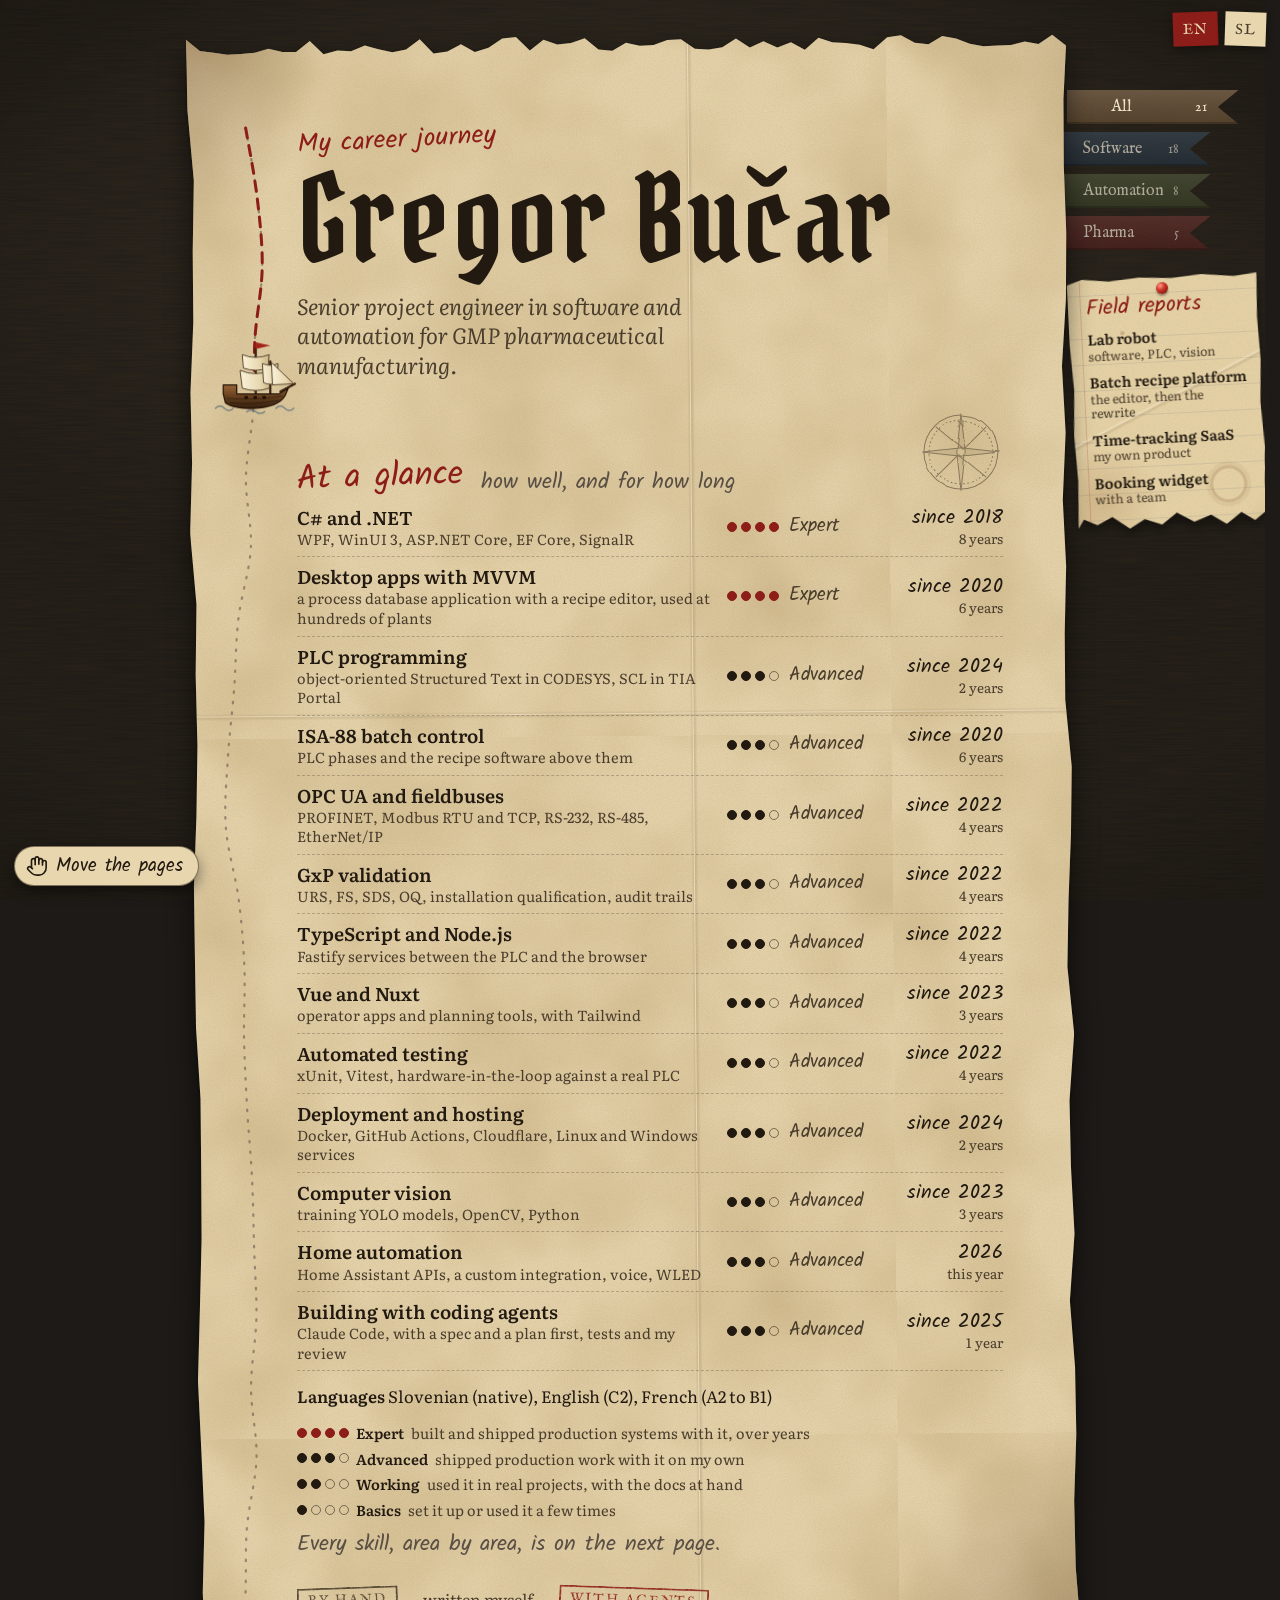
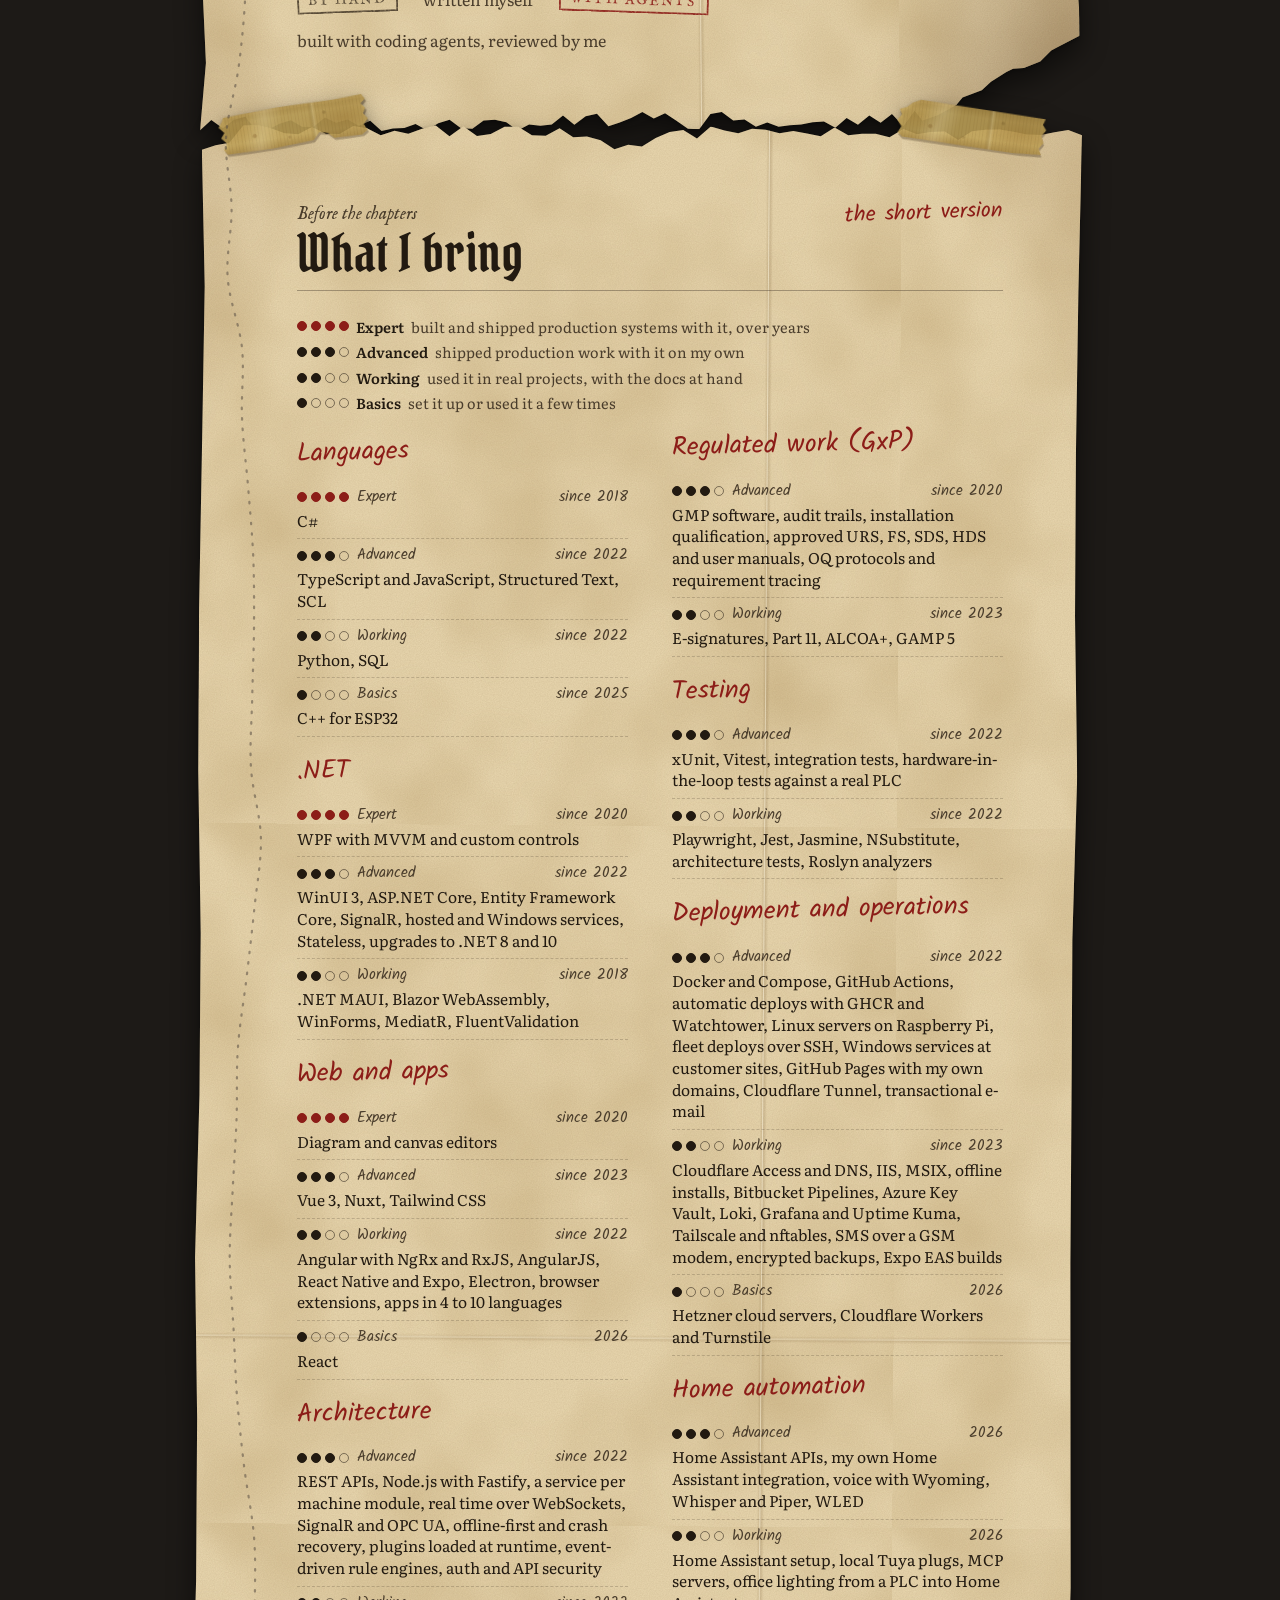
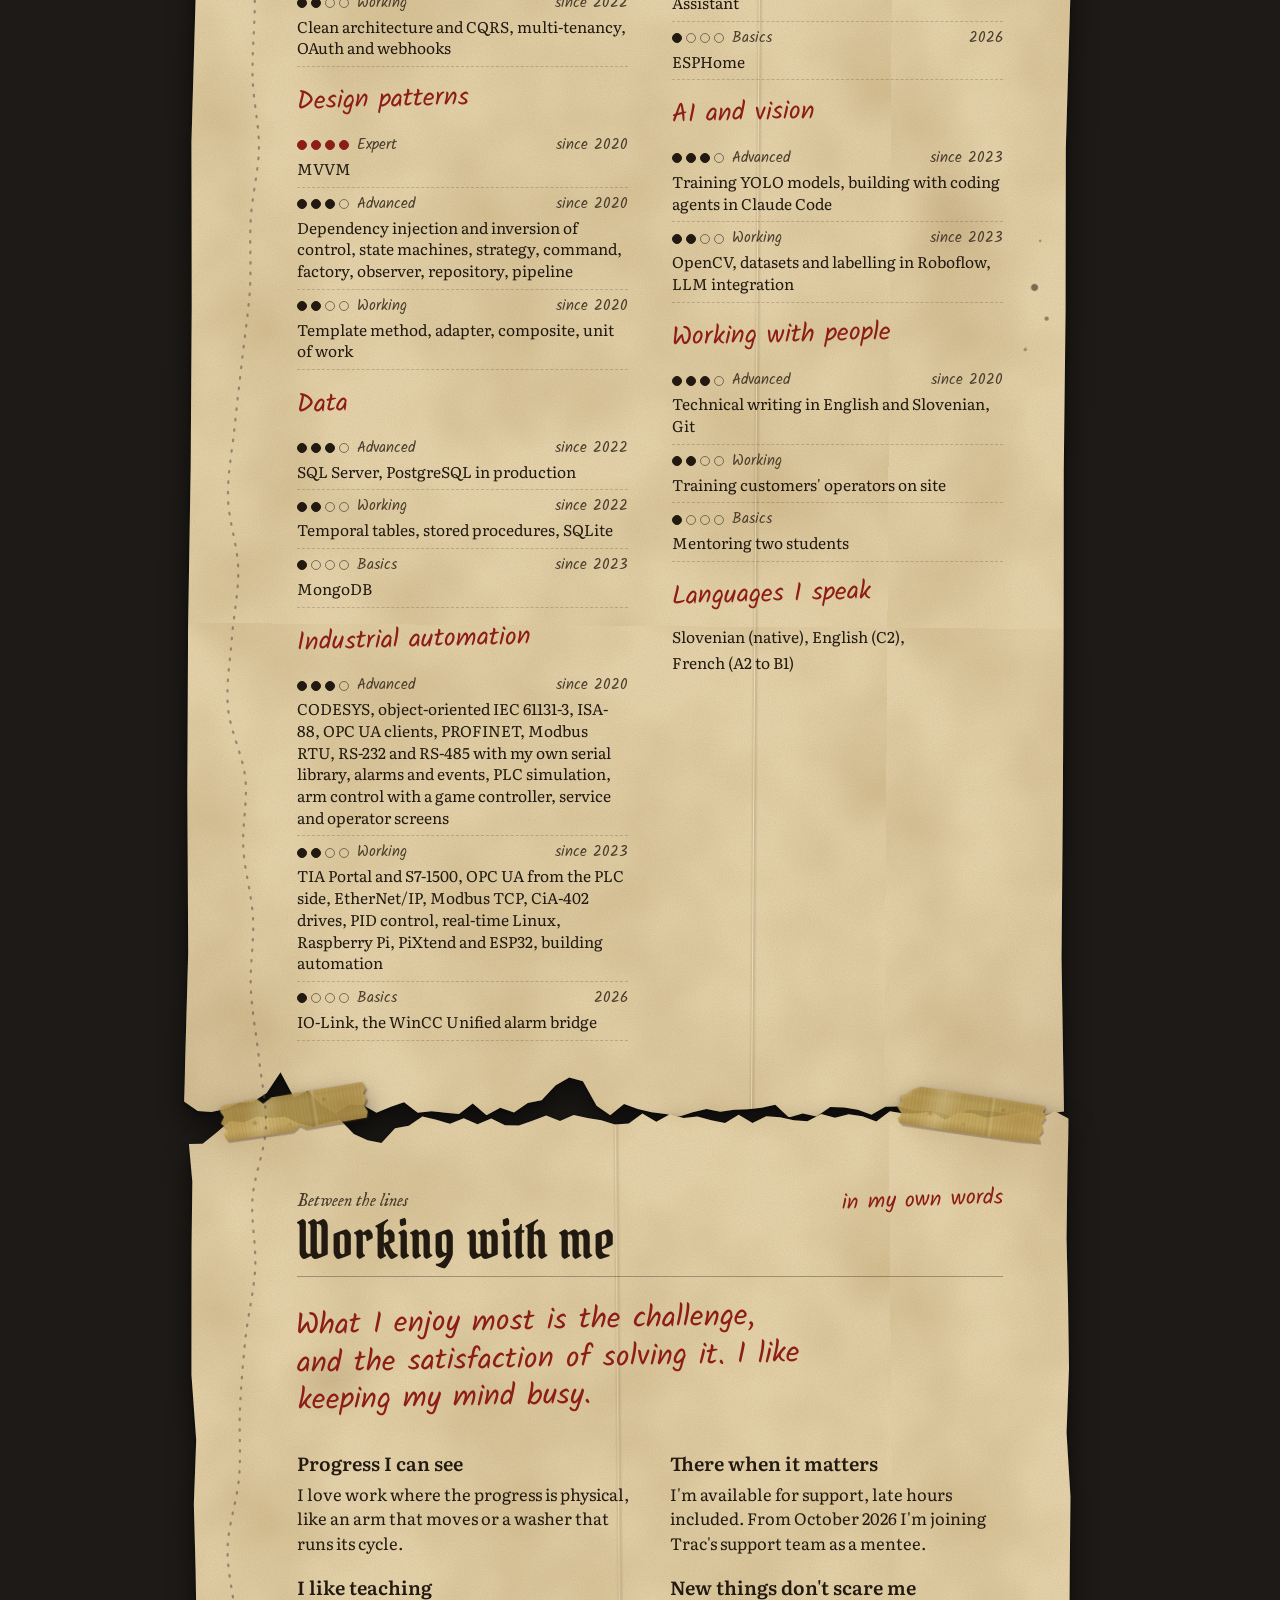
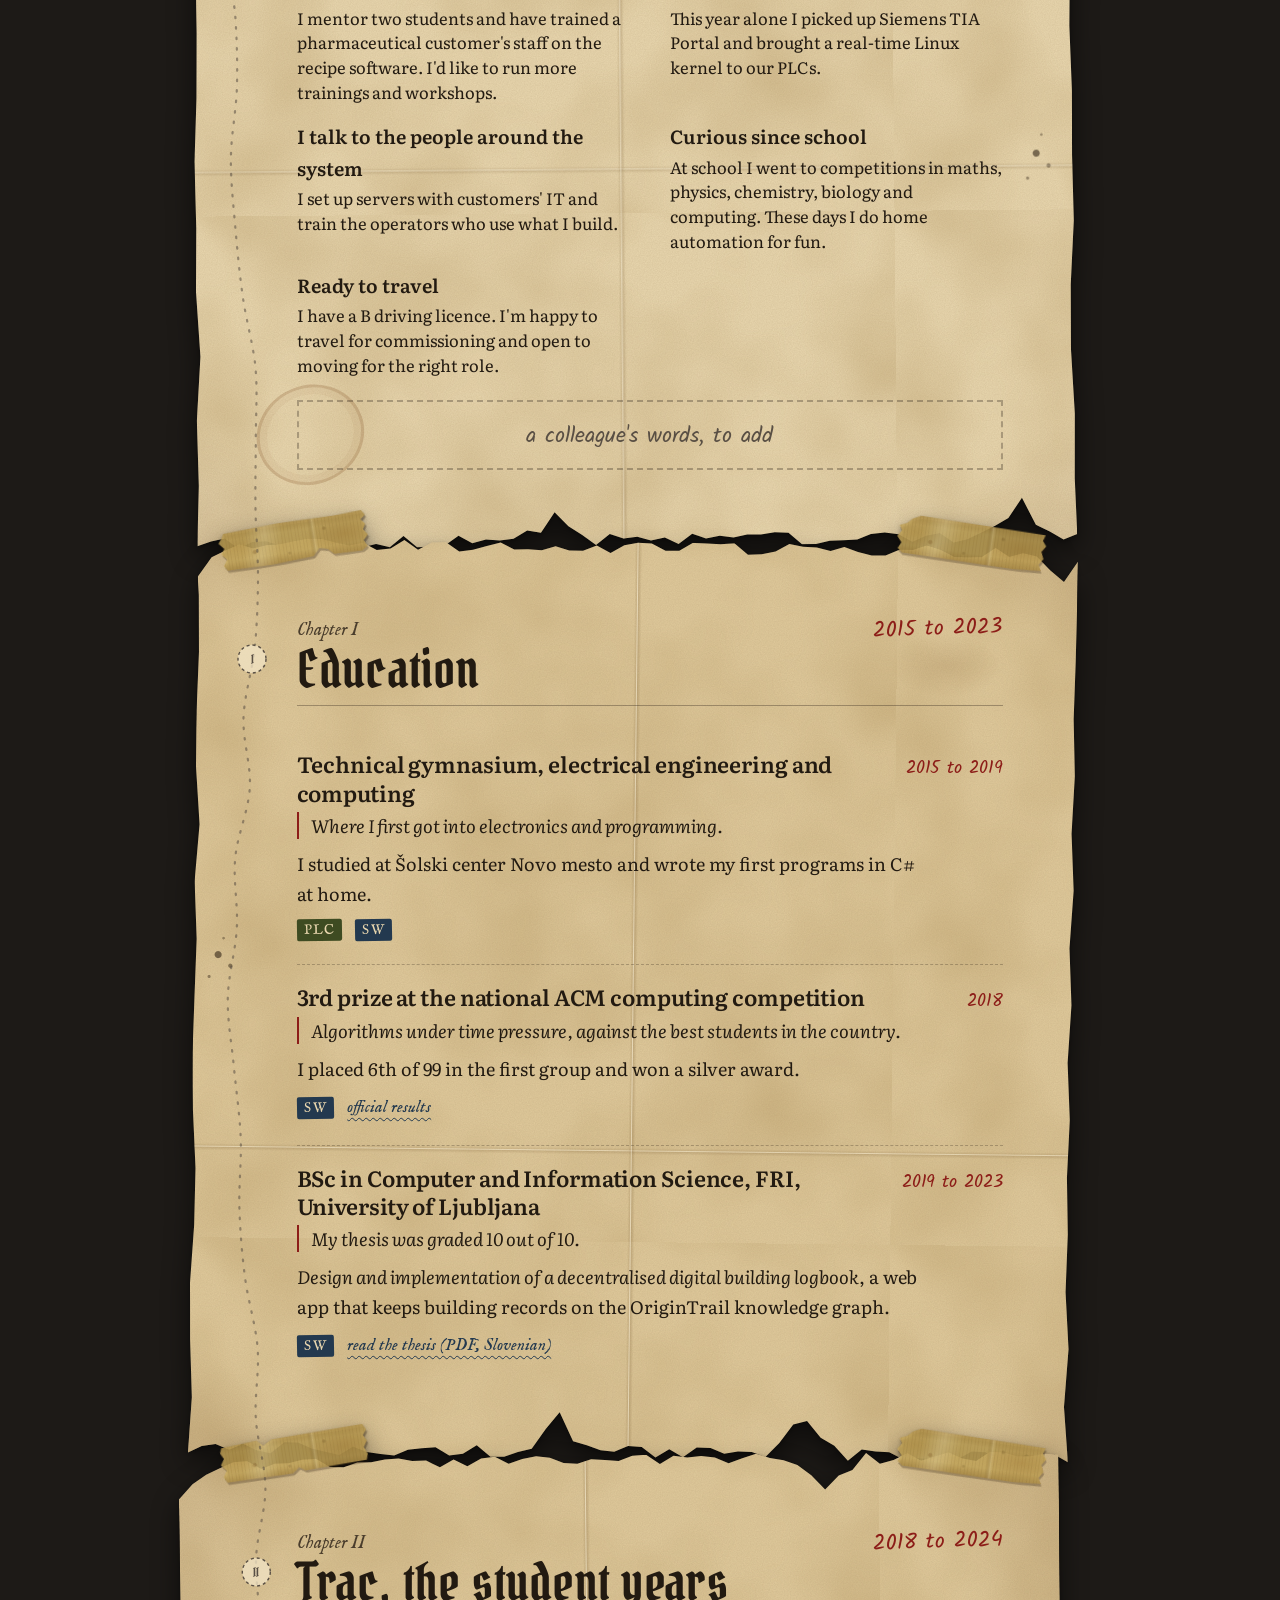
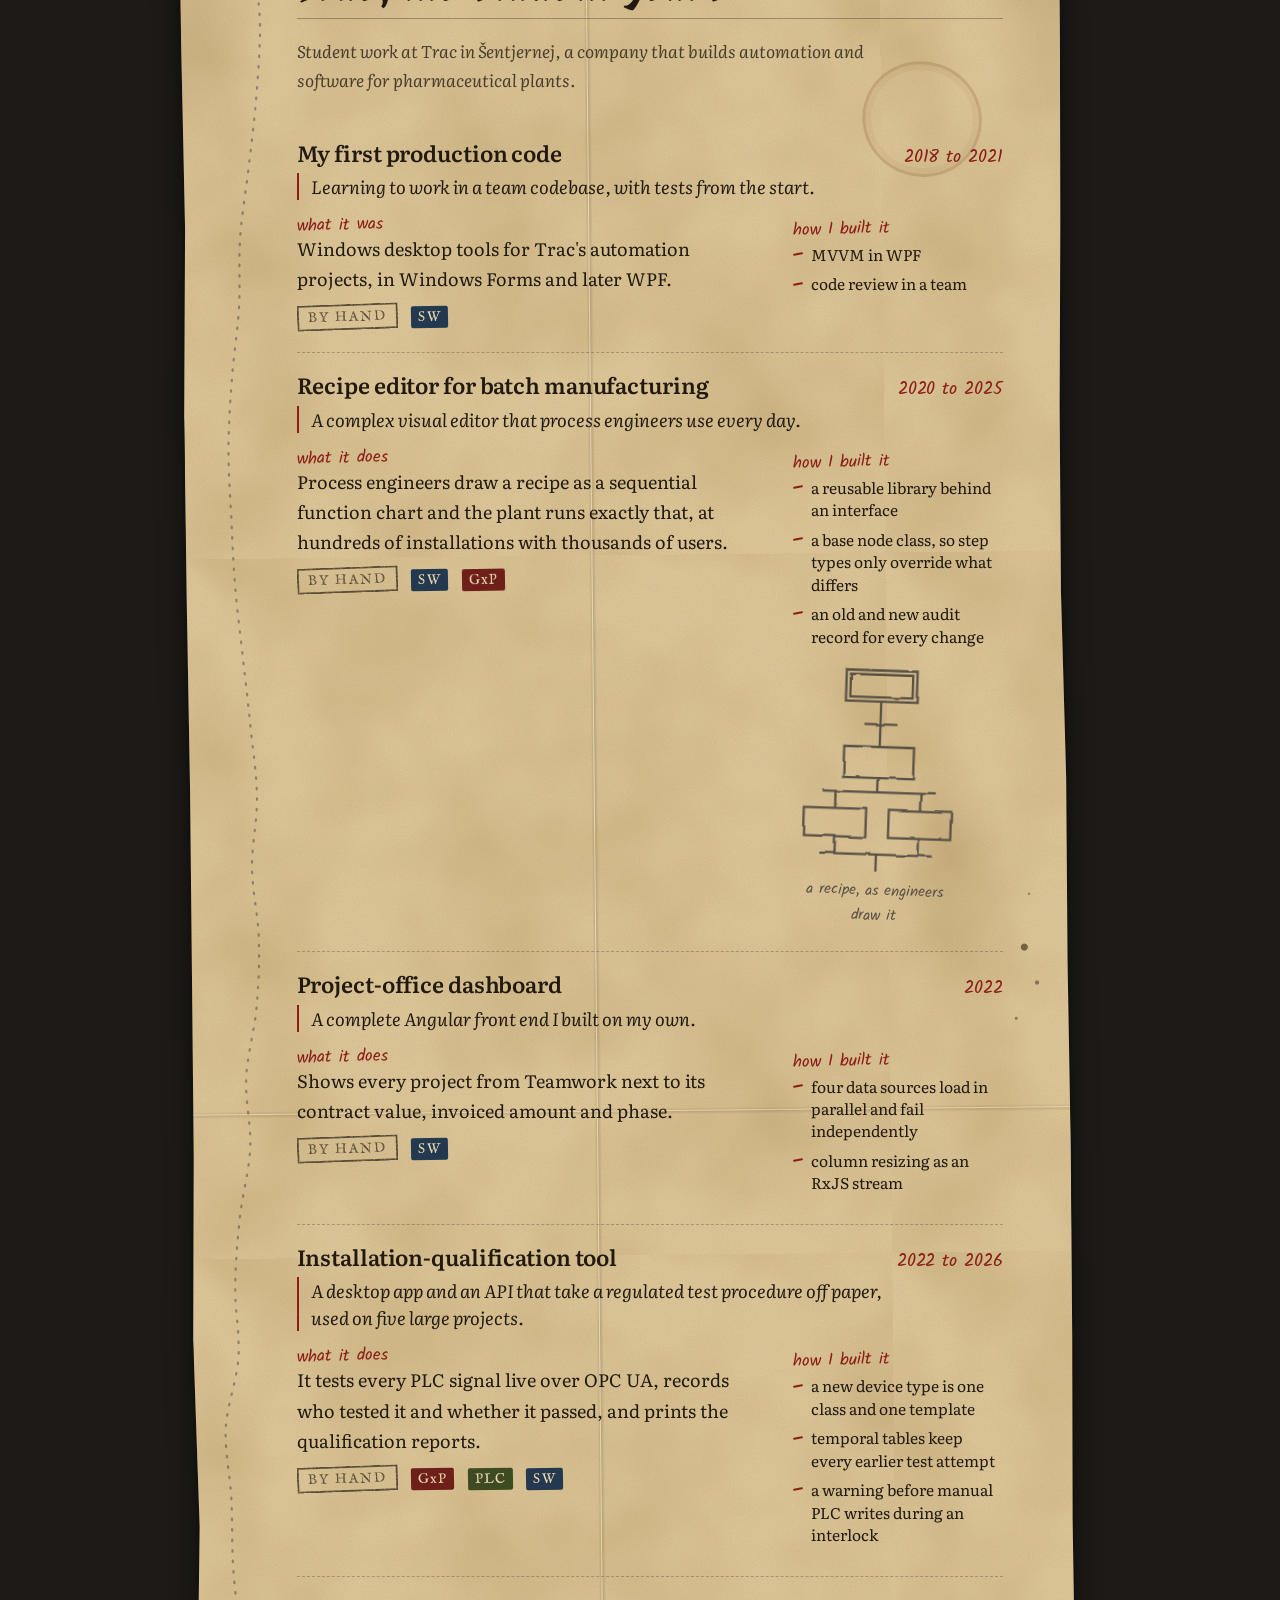
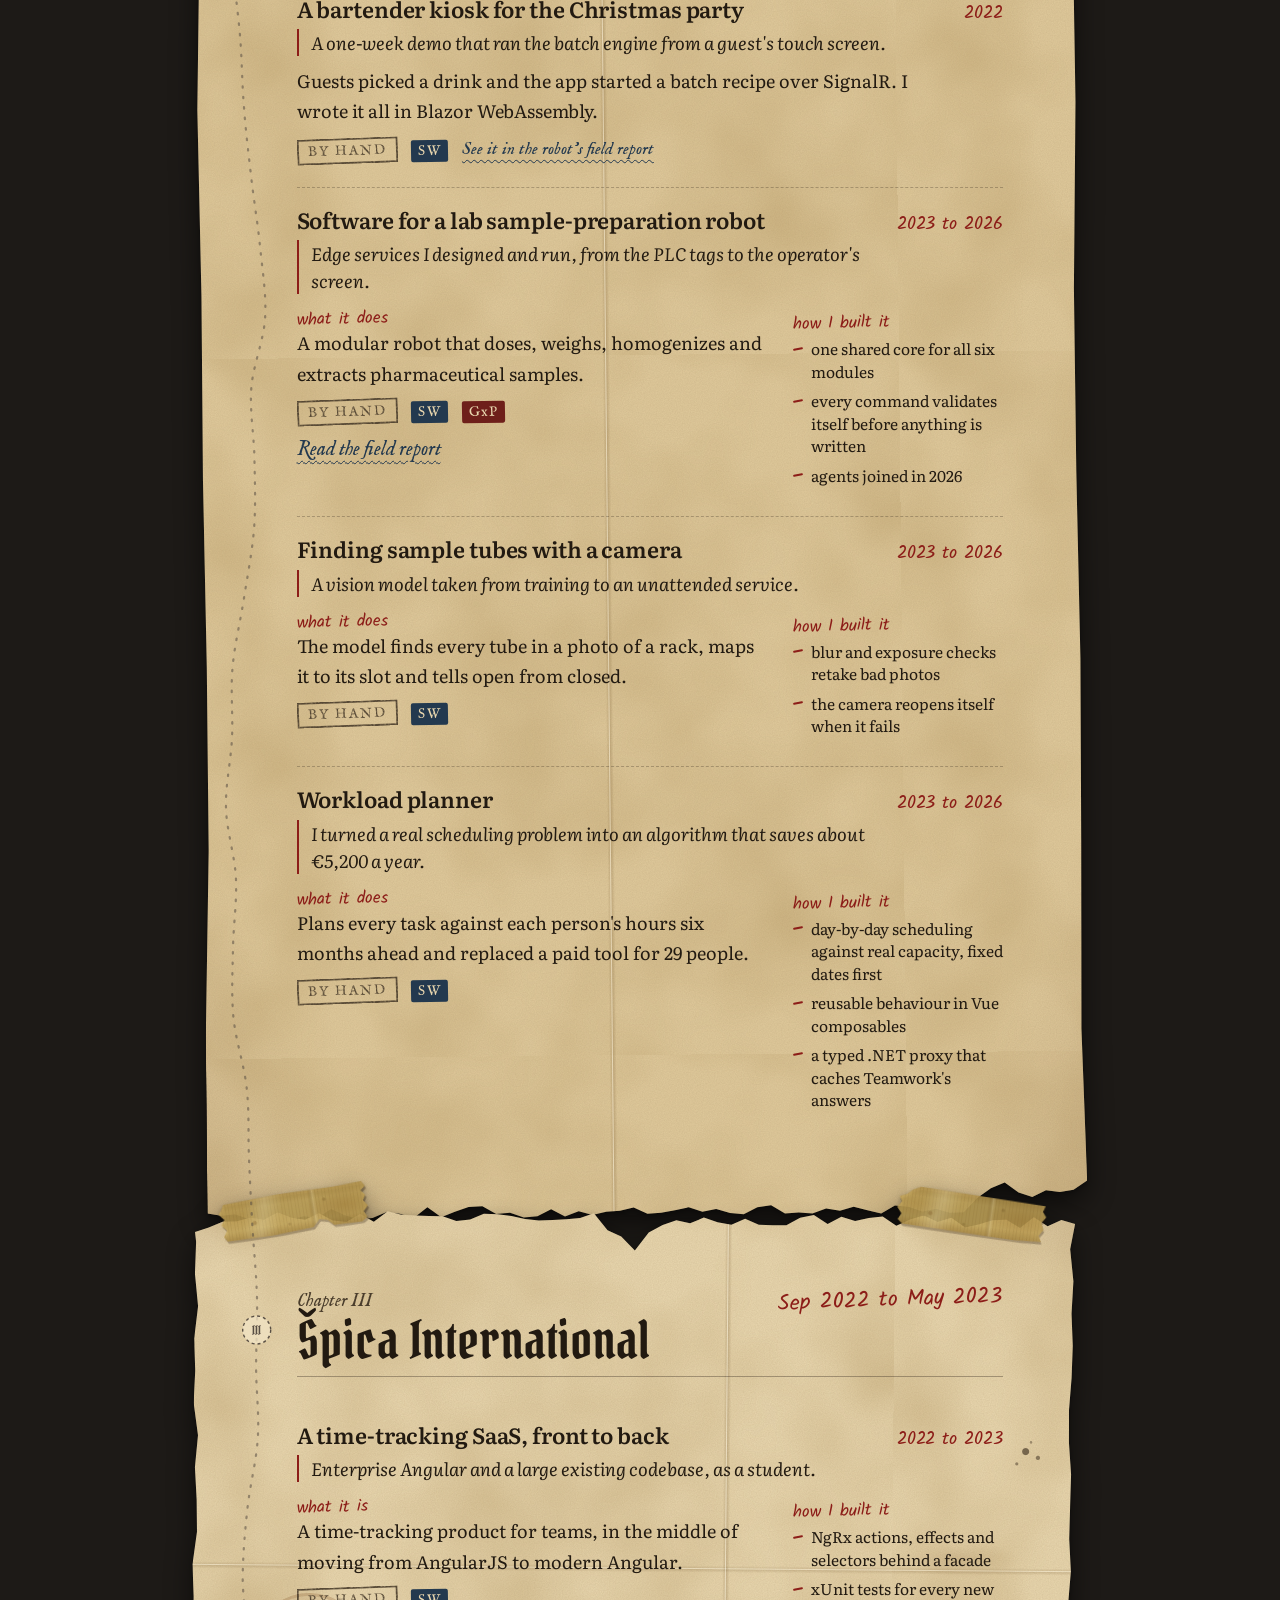
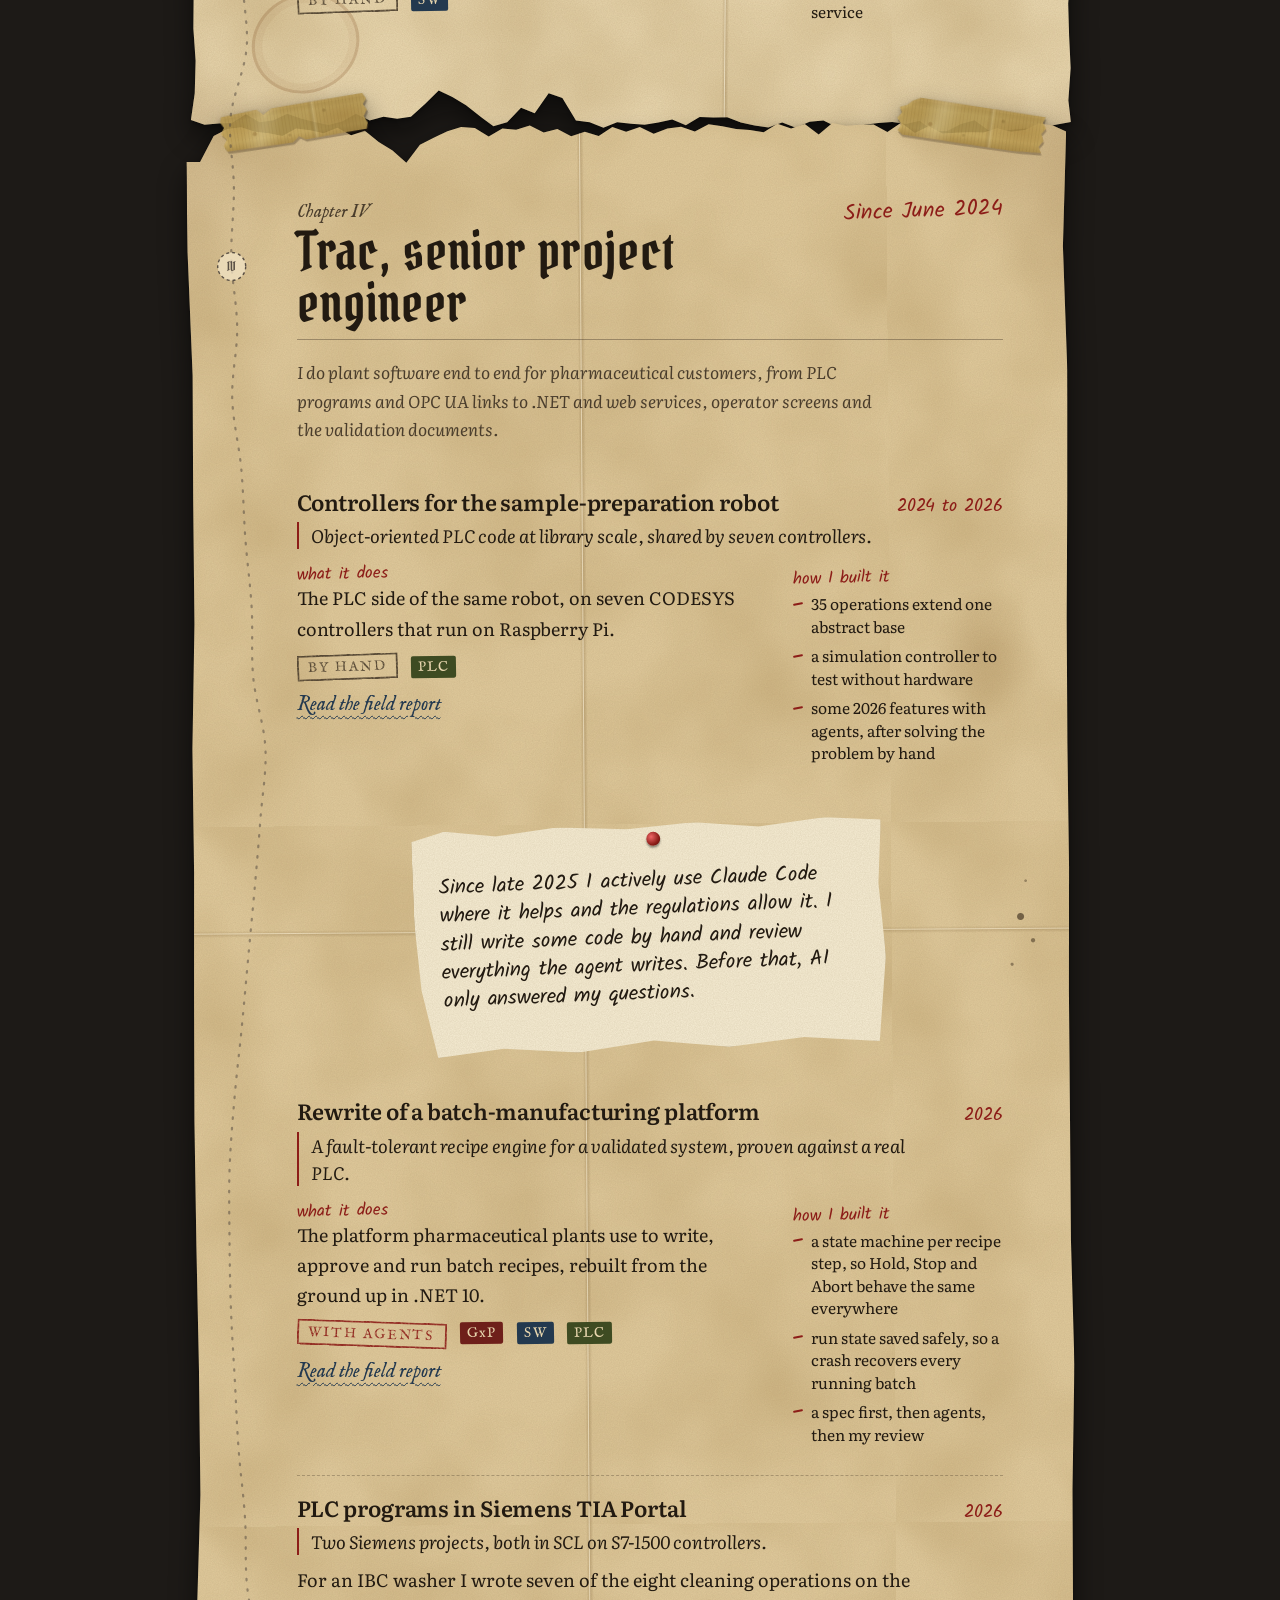
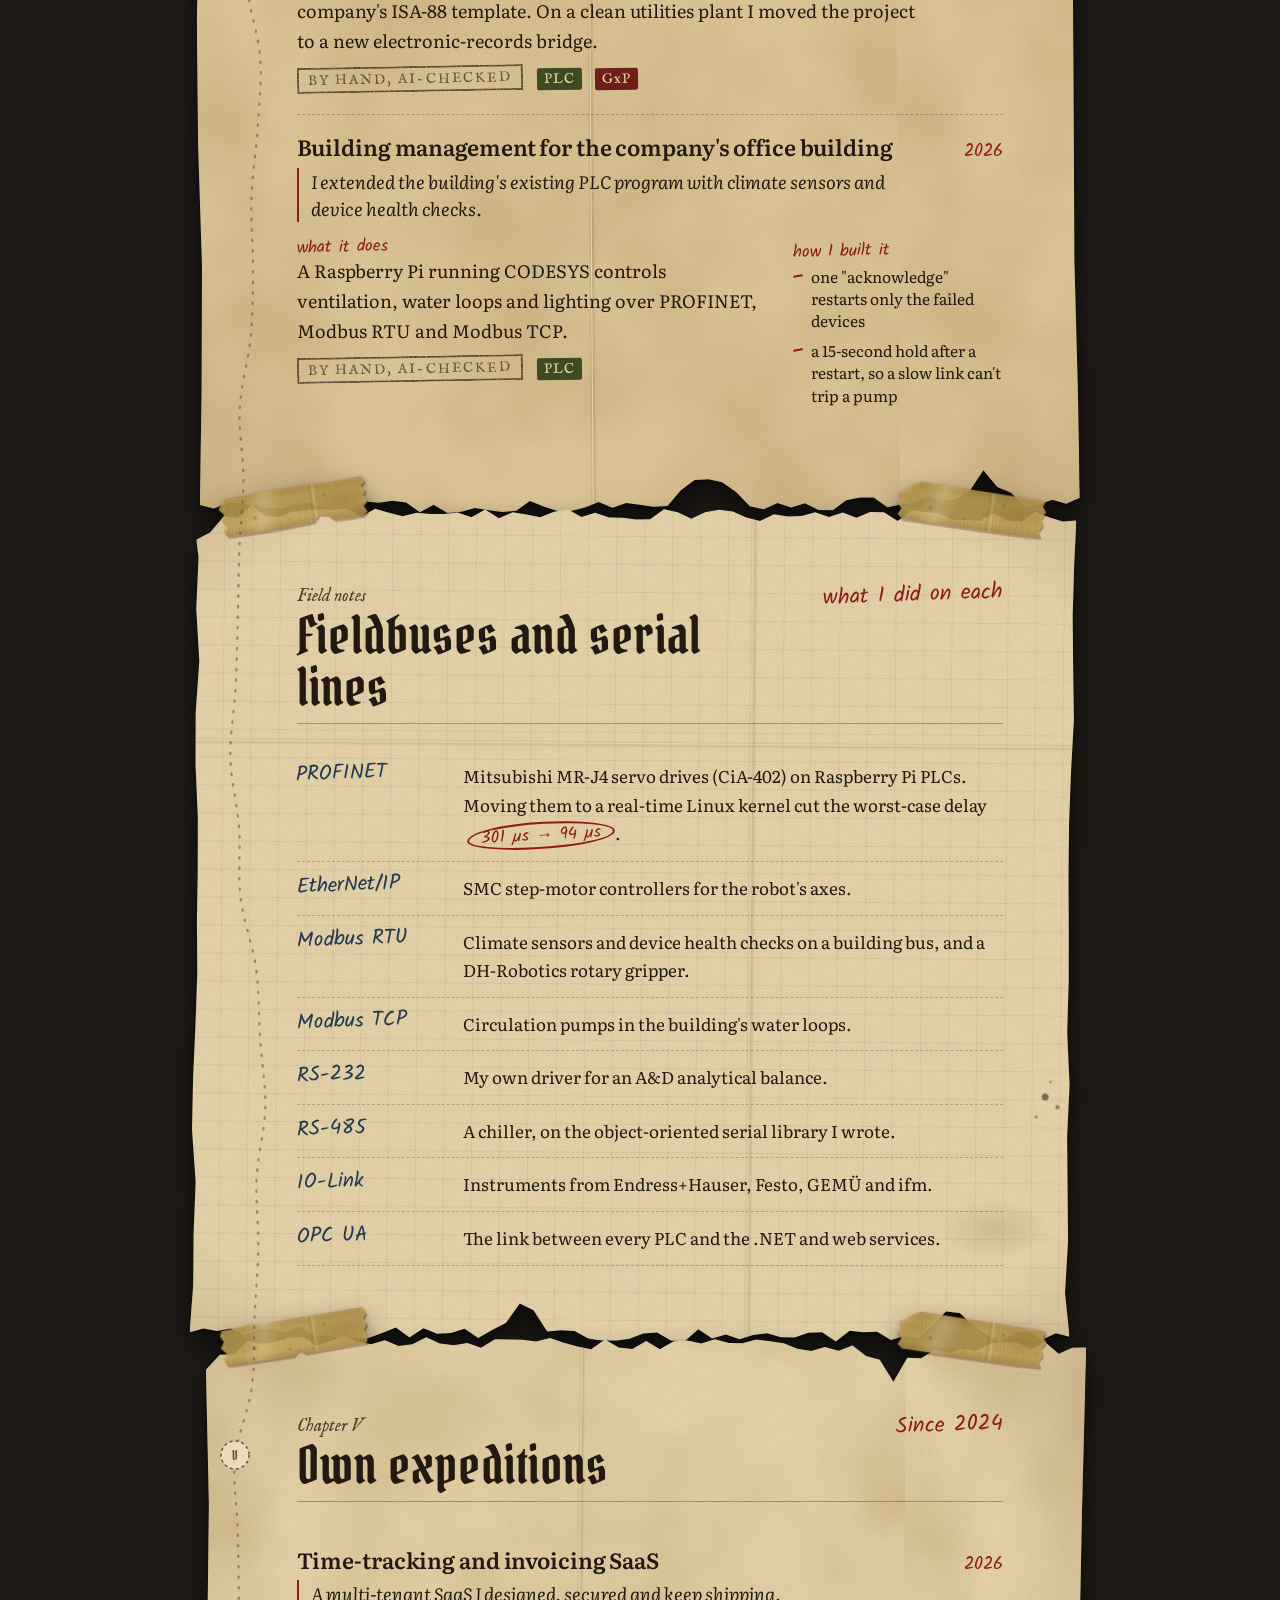
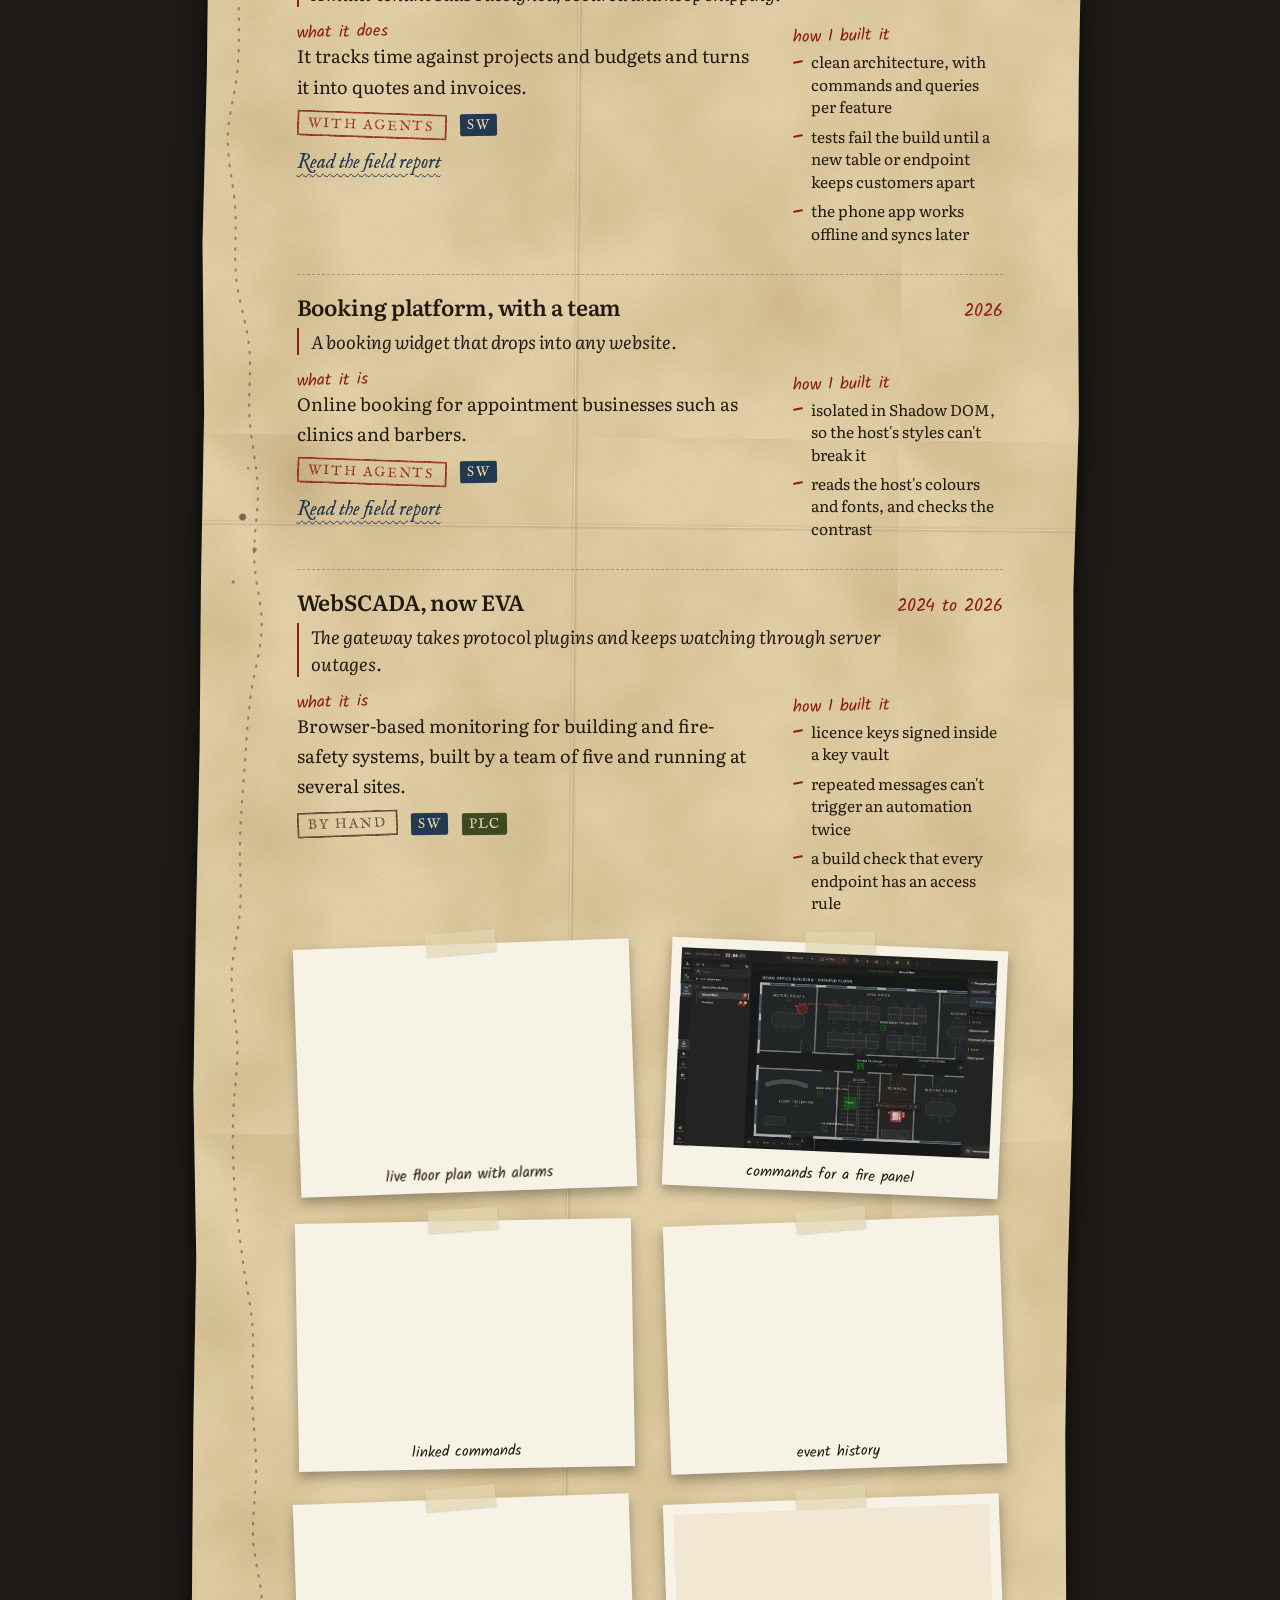
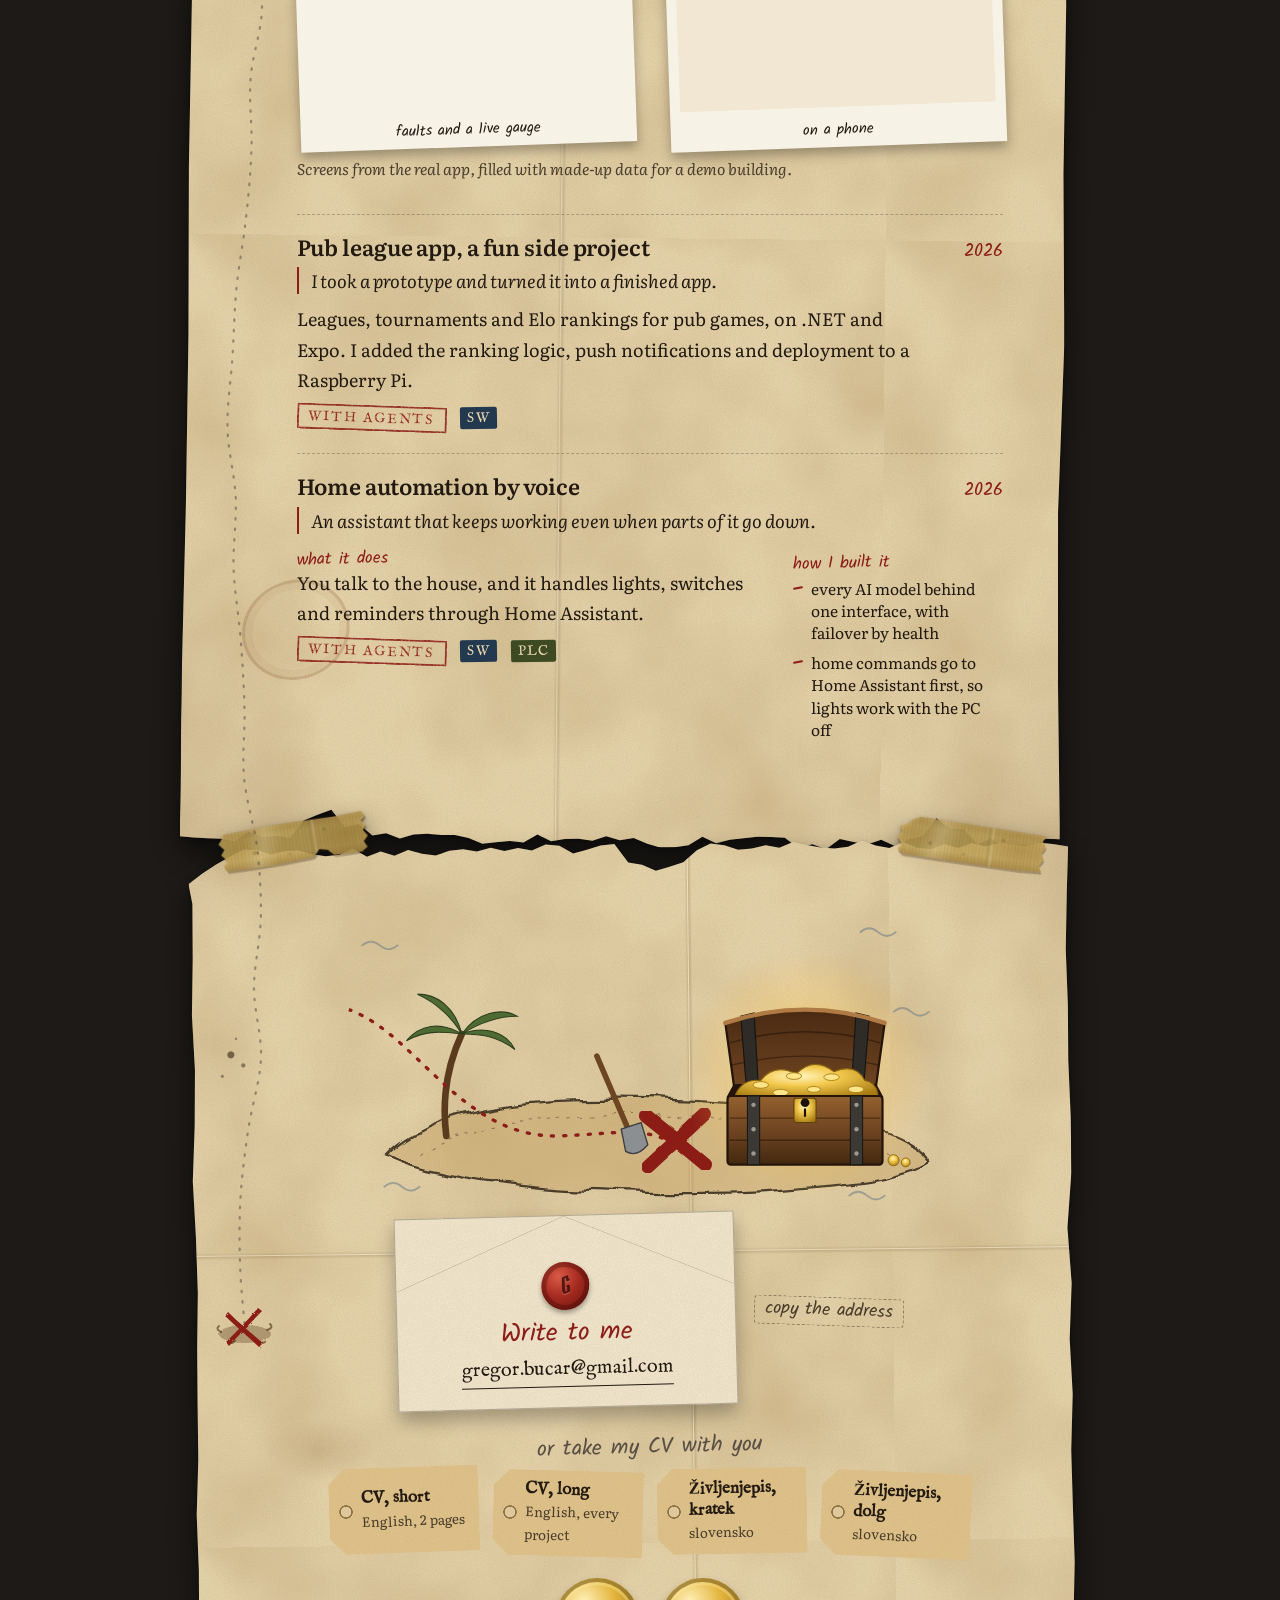
==== commit 5f6f6bd8: "Fit the journal to phone screens" ====
--- a/index.html
+++ b/index.html
@@ -9,7 +9,7 @@
 <link rel="preload" href="fonts/Kalam-400-latin.woff2" as="font" type="font/woff2" crossorigin>
 <link rel="preload" href="fonts/IMFellEnglish-400-latin.woff2" as="font" type="font/woff2" crossorigin>
 <link rel="stylesheet" href="fonts/fonts.css">
-<script>(function () { var sw = null; try { sw = sessionStorage.getItem('journal-switch'); } catch (e) {} if (sw) document.documentElement.classList.add('arriving'); else if (!matchMedia('(prefers-reduced-motion: reduce)').matches && (!location.hash || location.hash === '#home')) document.documentElement.classList.add('intro-on'); })();</script>
+<script>(function () { var sw = null; try { sw = sessionStorage.getItem('journal-switch'); } catch (e) {} if (sw) document.documentElement.classList.add('arriving'); else if (innerWidth > 700 && !matchMedia('(prefers-reduced-motion: reduce)').matches && (!location.hash || location.hash === '#home')) document.documentElement.classList.add('intro-on'); })();</script>
 <style>
   /* ============ tokens ============ */
   :root {
@@ -648,6 +648,28 @@
     .photos { grid-template-columns: 1fr; }
     .entry-body { grid-template-columns: 1fr; gap: 4px; }
   }
+  /* torn paper edges reach a little past the column; they must never make the page scroll sideways */
+  html, body { overflow-x: clip; }
+  @media (max-width: 700px) {
+    /* the margin is narrow on a phone, so the ship and the pin shrink to stay off the text */
+    .trail .ship { transform: scale(.6); }
+    .trail .pin { transform: scale(.85); }
+    .report-title { font-size: calc(36px * var(--title-size)); }
+    .letter { width: min(340px, 100%); }
+    .chapter-head .when { white-space: normal; }
+    .built { font-size: 15px; }
+    .built th { font-size: 16px; }
+    .built th, .built td { padding: 6px 8px 6px 0; overflow-wrap: anywhere; hyphens: auto; }
+    .built td:first-child { width: 74px; }
+    /* the fixed controls get smaller, and slide away while you read down the page */
+    .lang-switch { top: 8px; right: 8px; scale: .86; transform-origin: top right; }
+    .hand-tools { left: 10px; bottom: 10px; }
+    .hand-tools button { padding: 9px; }
+    #handLbl { position: absolute; width: 1px; height: 1px; overflow: hidden; clip-path: inset(50%); white-space: nowrap; }
+    .lang-switch, .hand-tools { transition: opacity 300ms ease, translate 280ms var(--ease-out); }
+    html.tuck .lang-switch { translate: 0 -72px; }
+    html.tuck .hand-tools { translate: 0 80px; }
+  }
   @media (prefers-reduced-motion: reduce) {
     *, *::before, *::after { transition-duration: .01ms !important; animation: none !important; }
 
@@ -1806,6 +1828,13 @@
   var queued = false;
   addEventListener('scroll', function () { if (queued) return; queued = true; requestAnimationFrame(function () { queued = false; frame(); }); }, { passive: true });
   addEventListener('resize', function () { tear(); buildTrail(); });
+  var lastY = scrollY;
+  addEventListener('scroll', function () {
+    var y = scrollY, d = y - lastY;
+    if (Math.abs(d) < 10) return;
+    root.classList.toggle('tuck', d > 0 && y > 160 && innerWidth <= 700);
+    lastY = y;
+  }, { passive: true });
   // late layout changes (fonts, images) move the chapters, so the trail follows
   if (window.ResizeObserver) { var roT = 0; new ResizeObserver(function () { clearTimeout(roT); roT = setTimeout(buildTrail, 120); }).observe(home); }
 
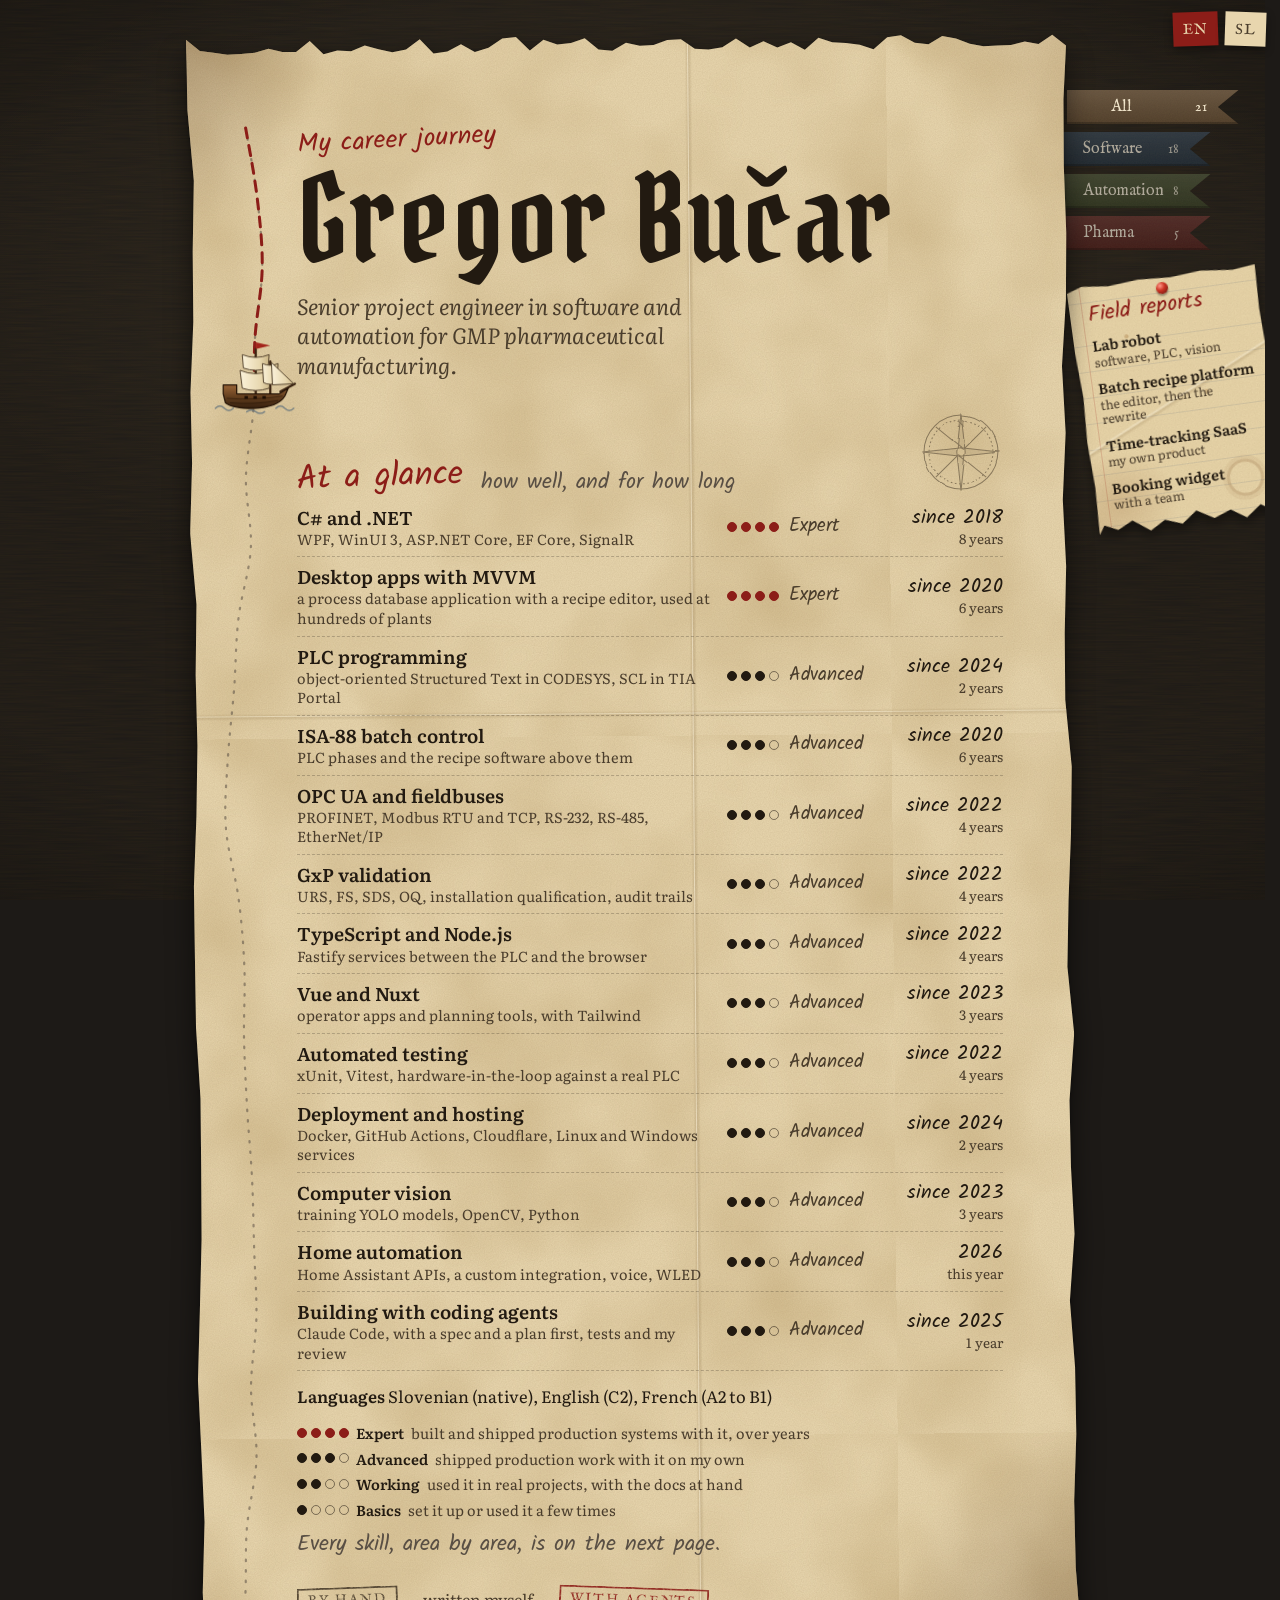
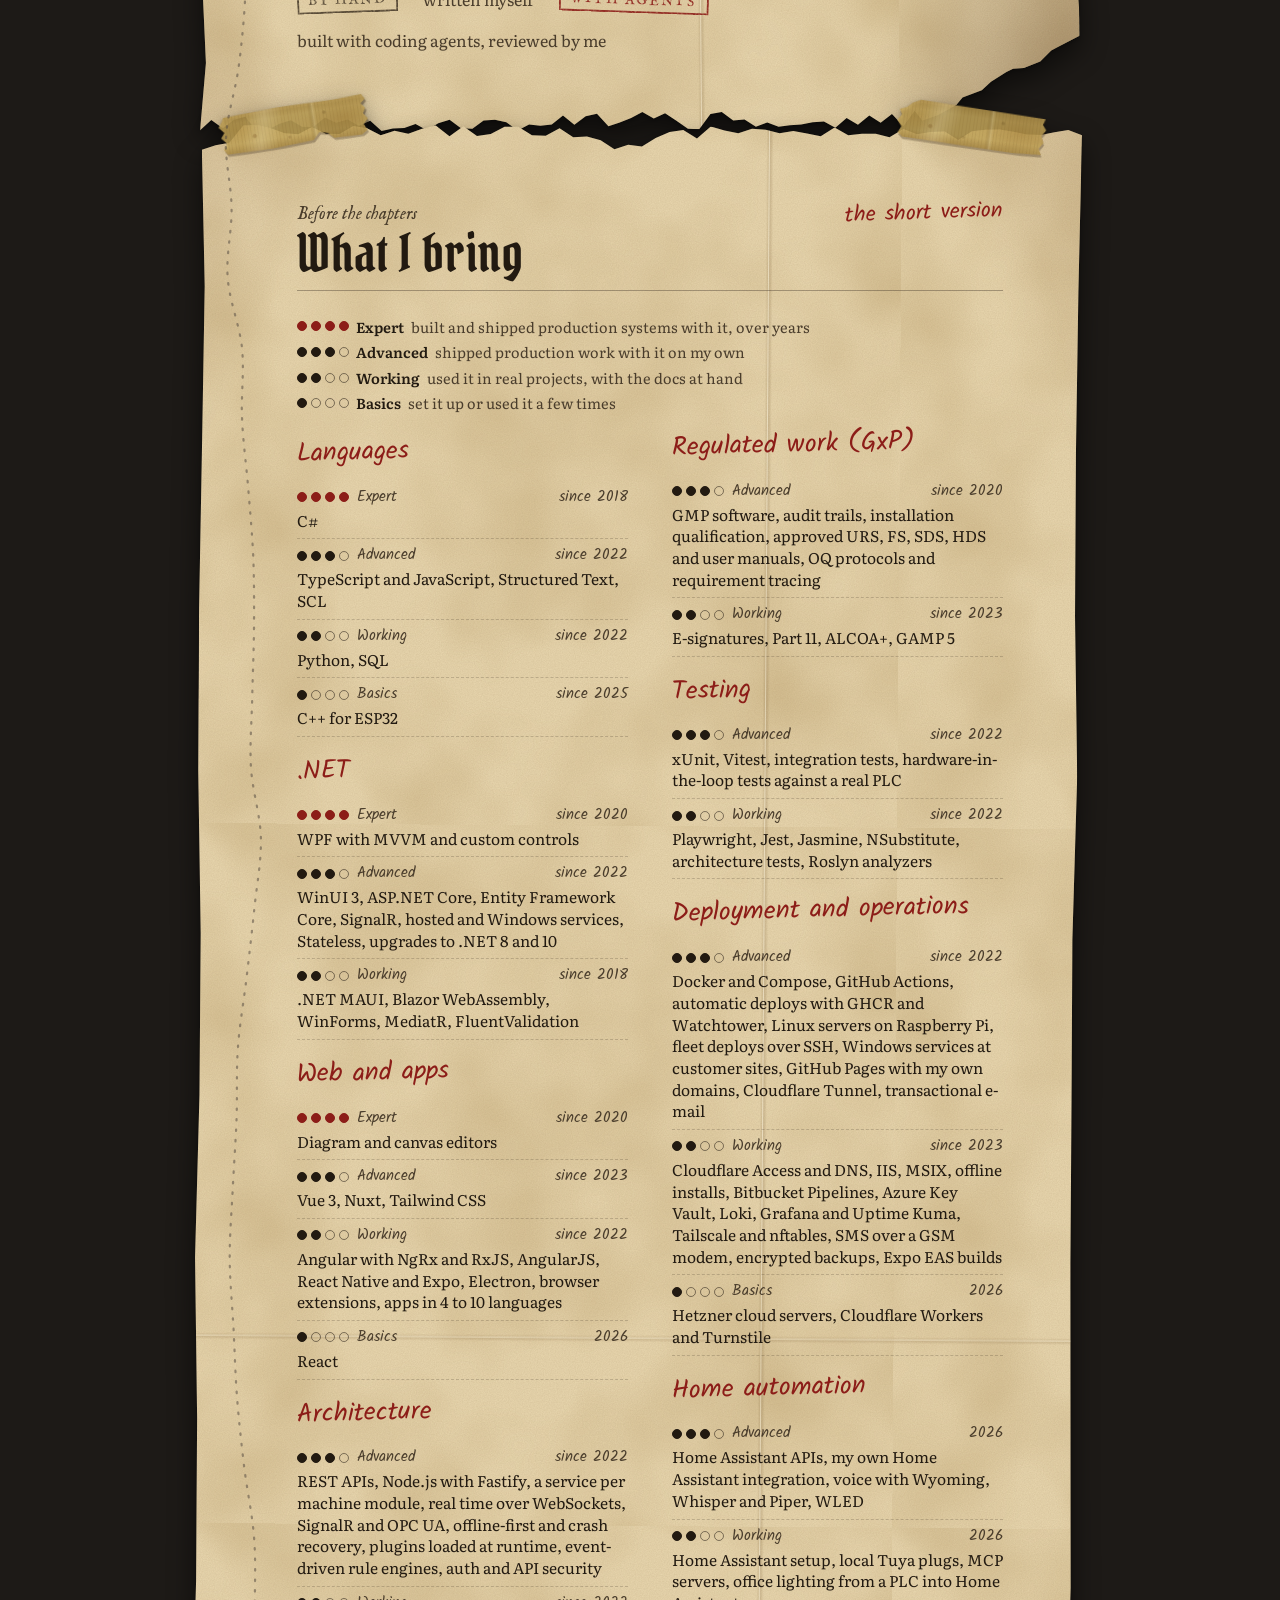
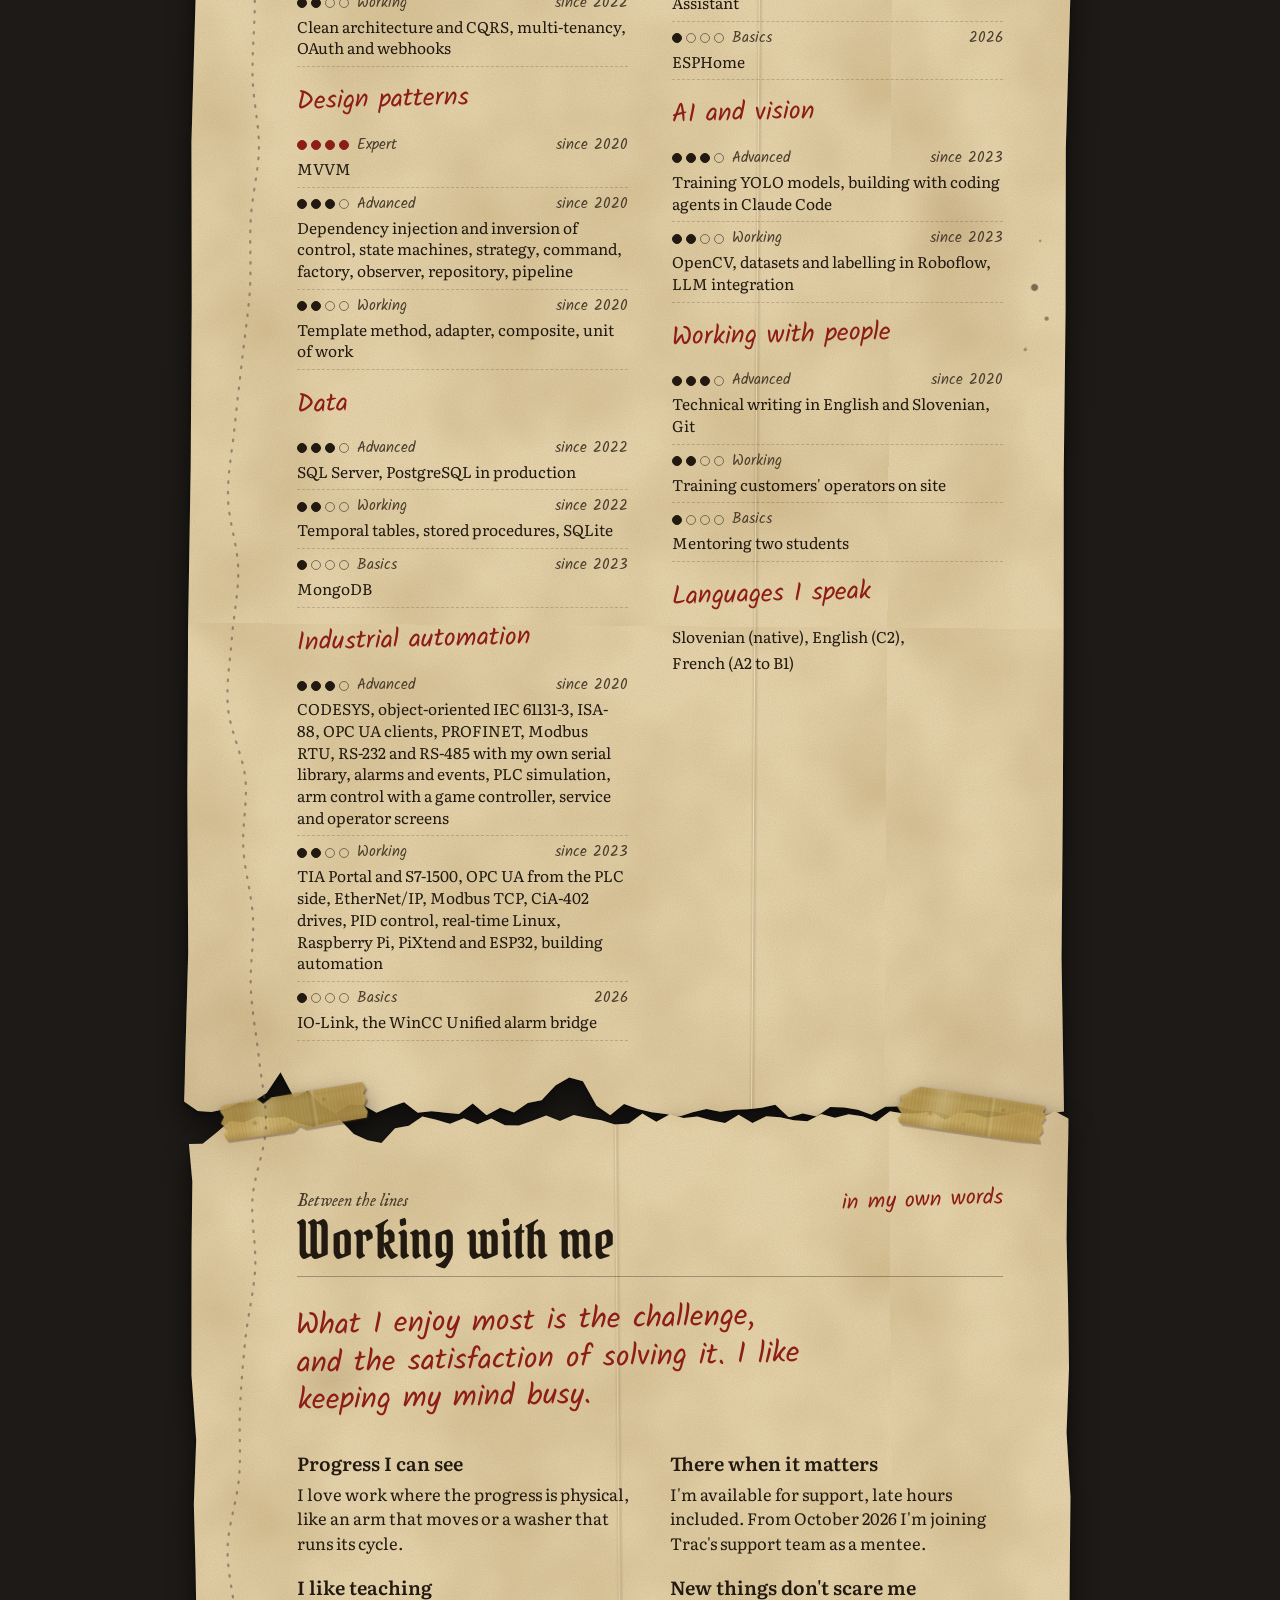
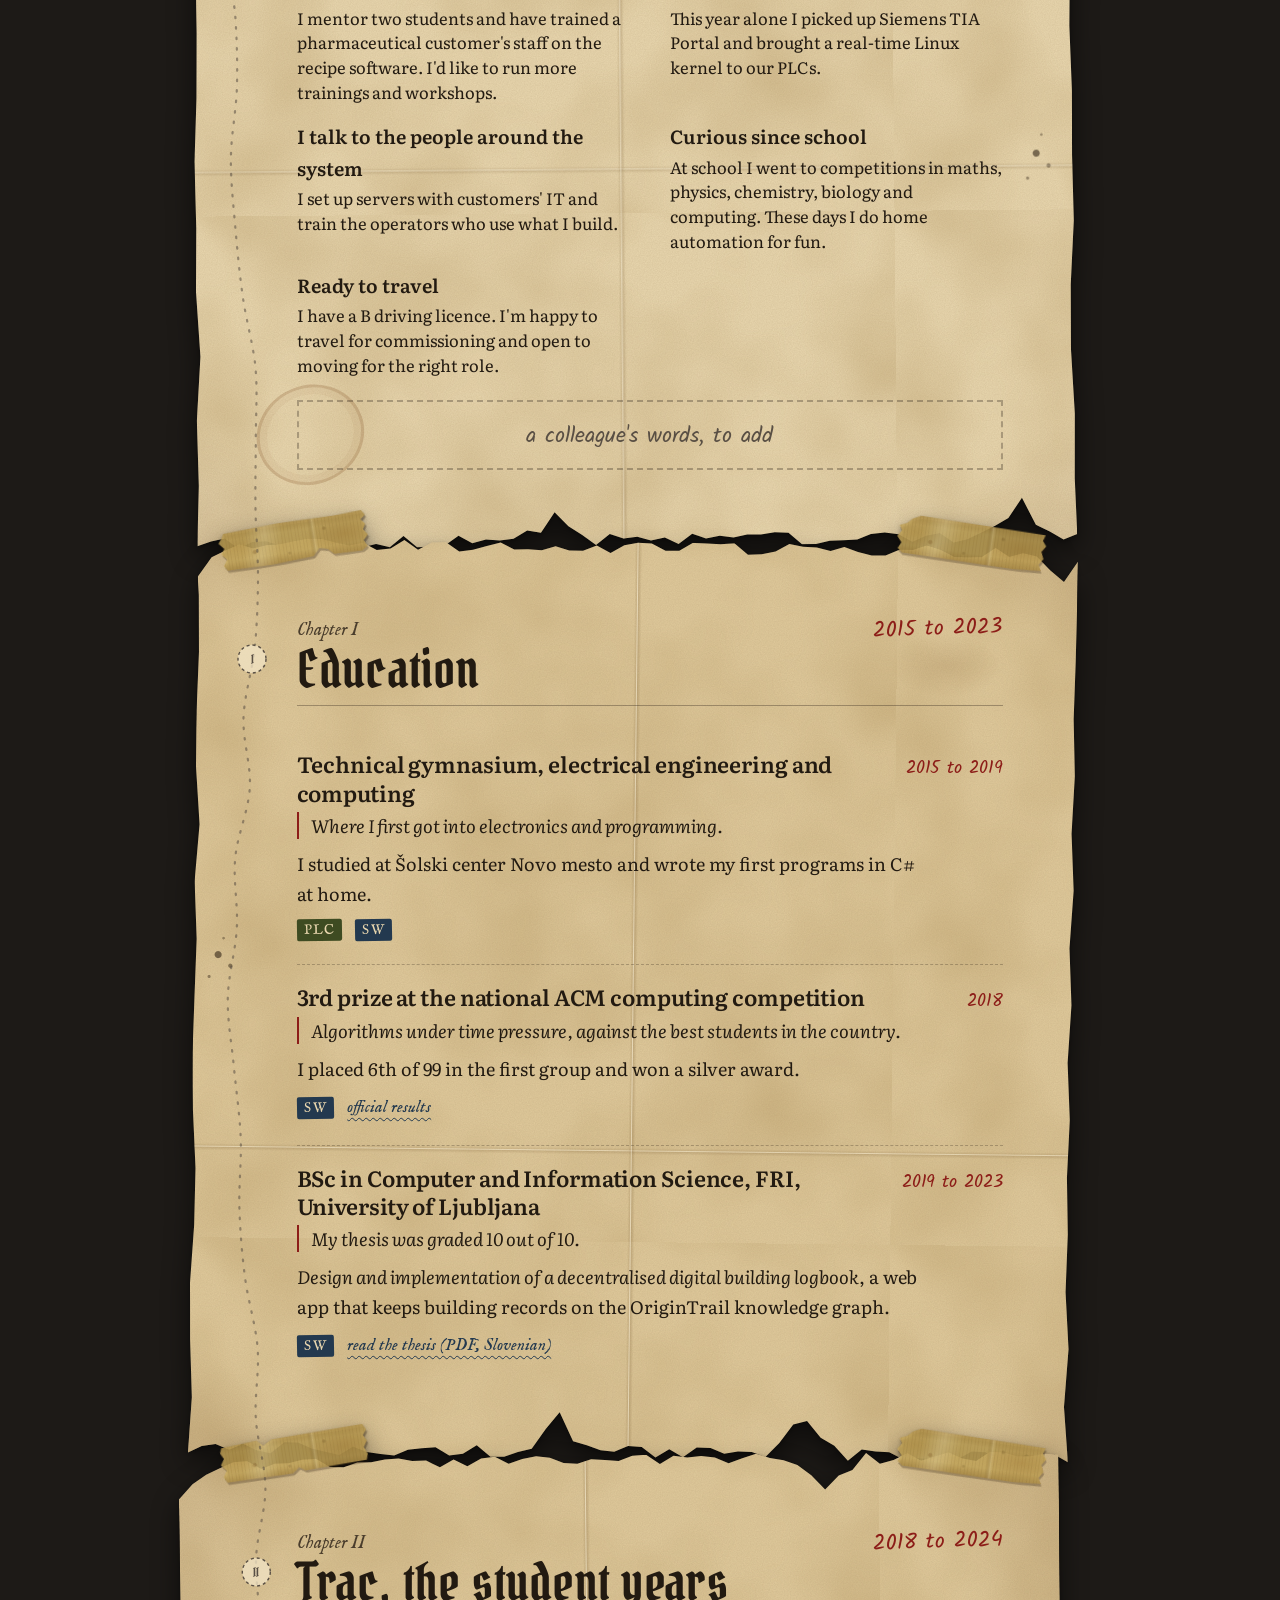
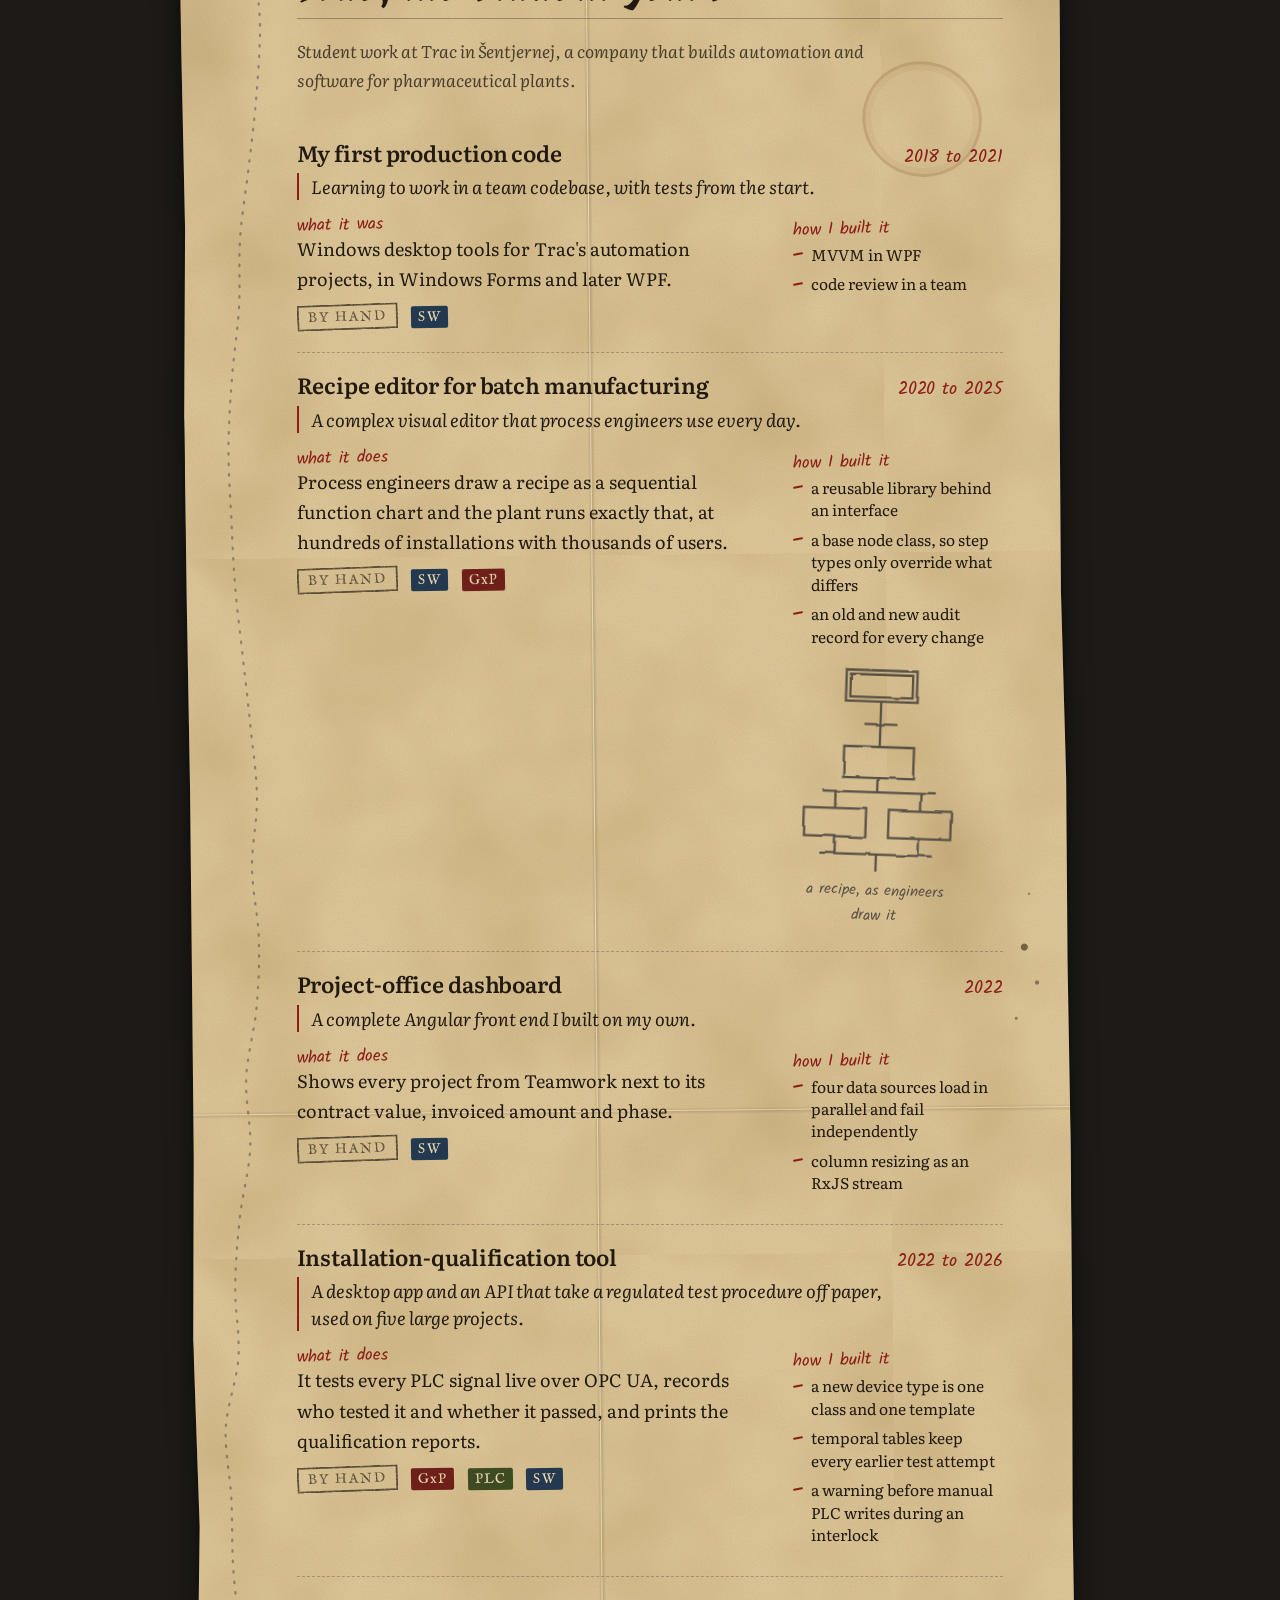
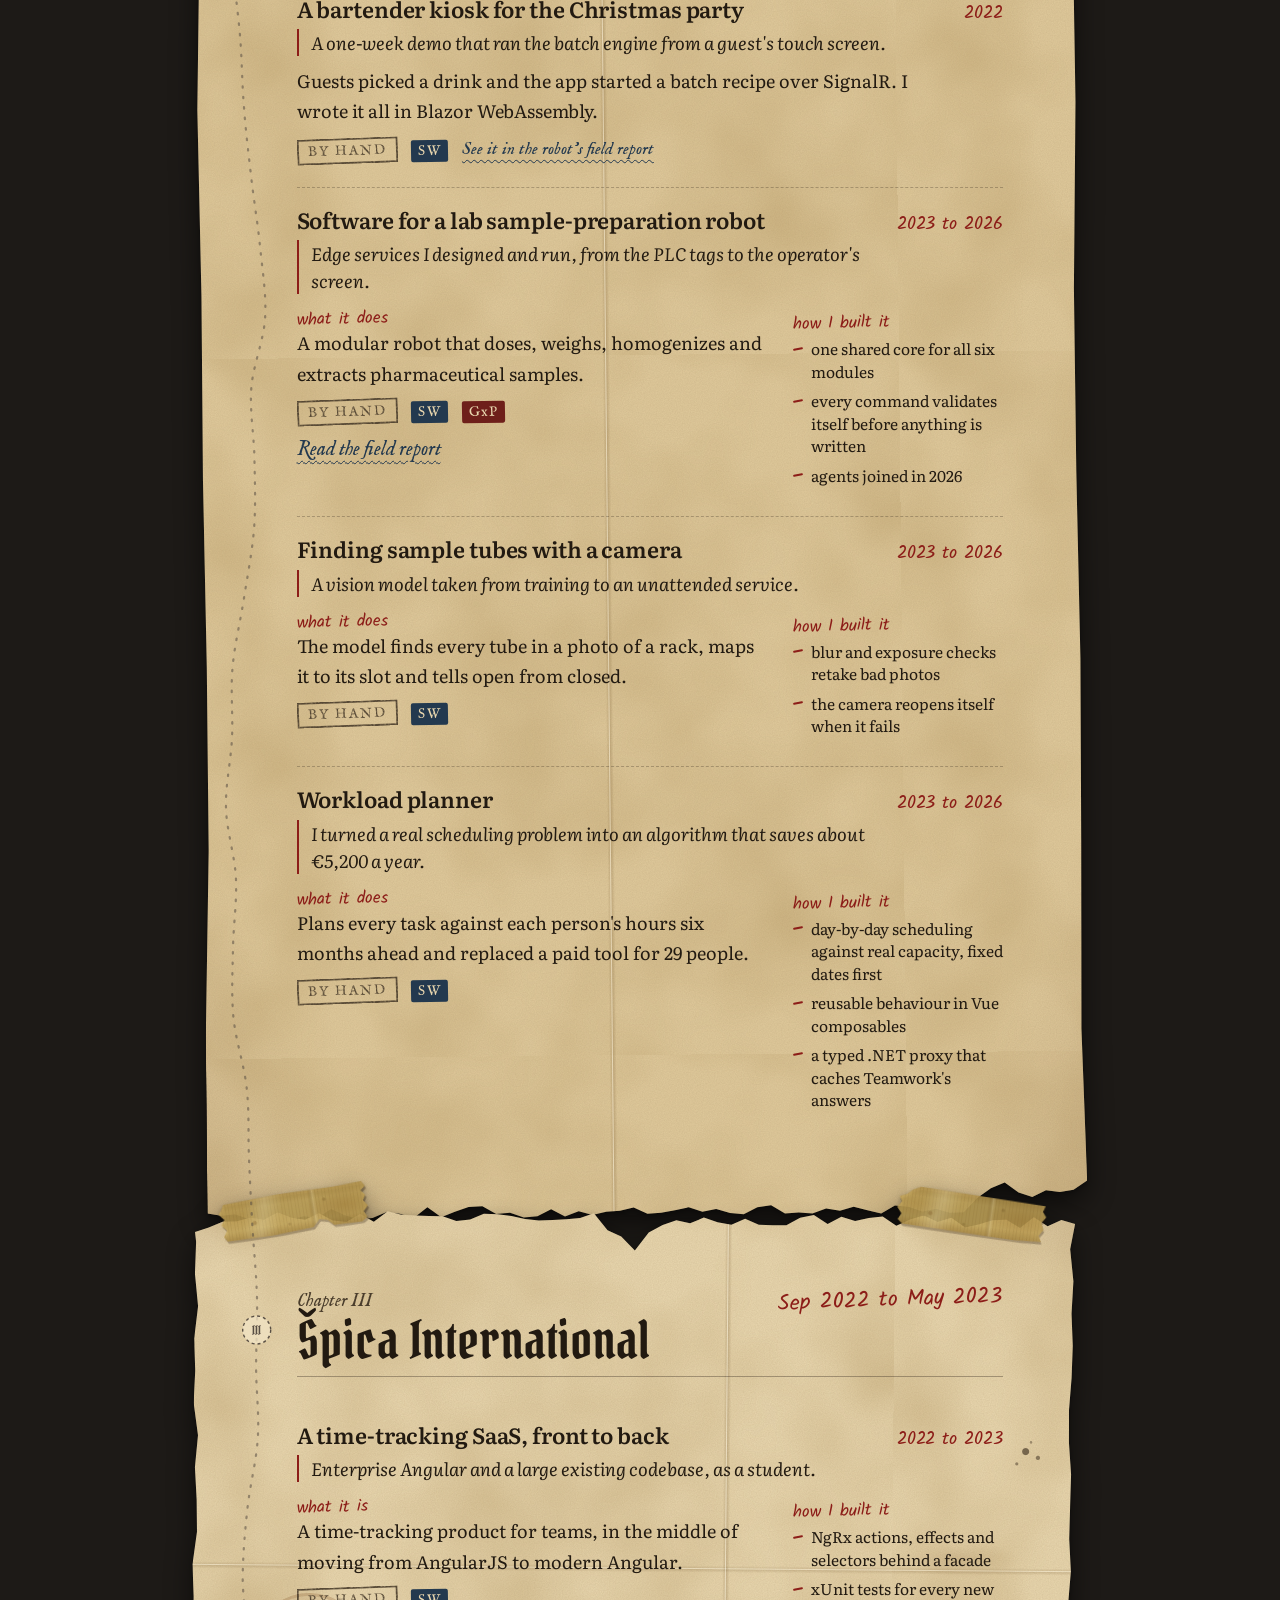
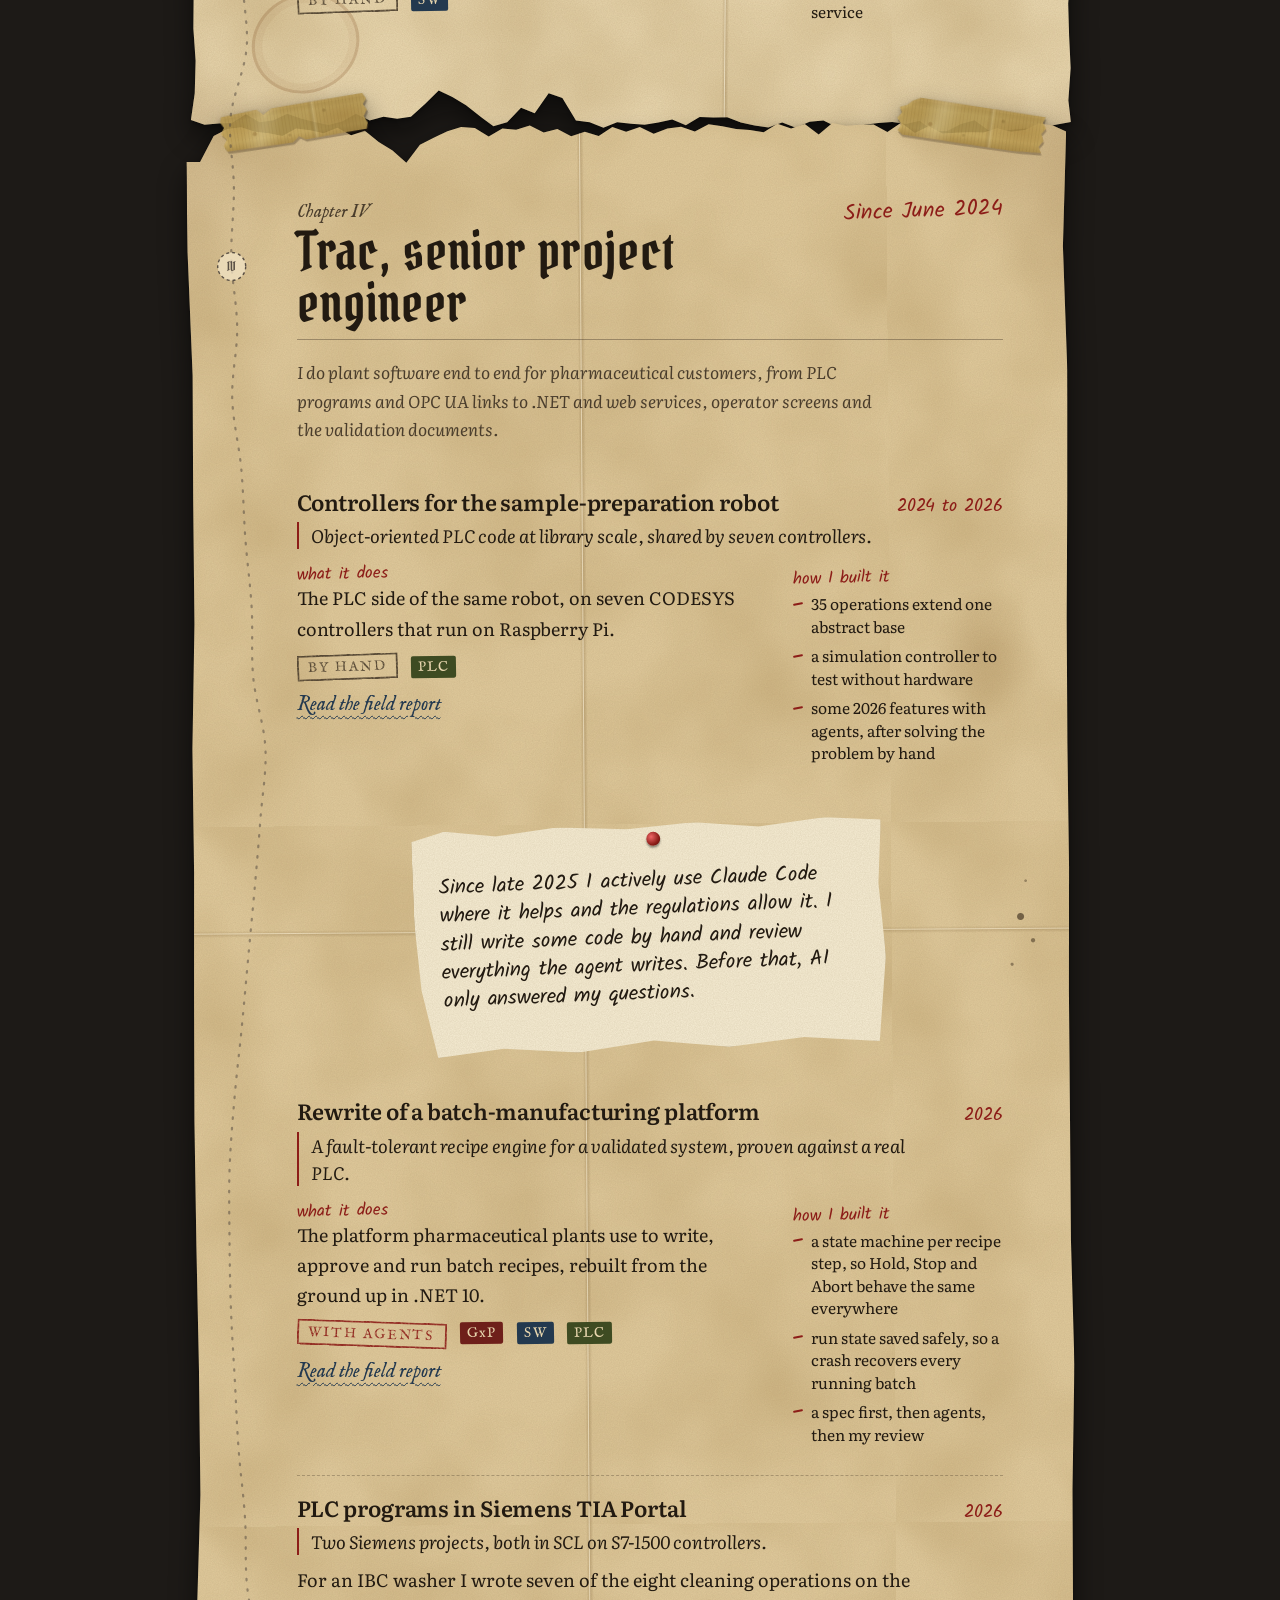
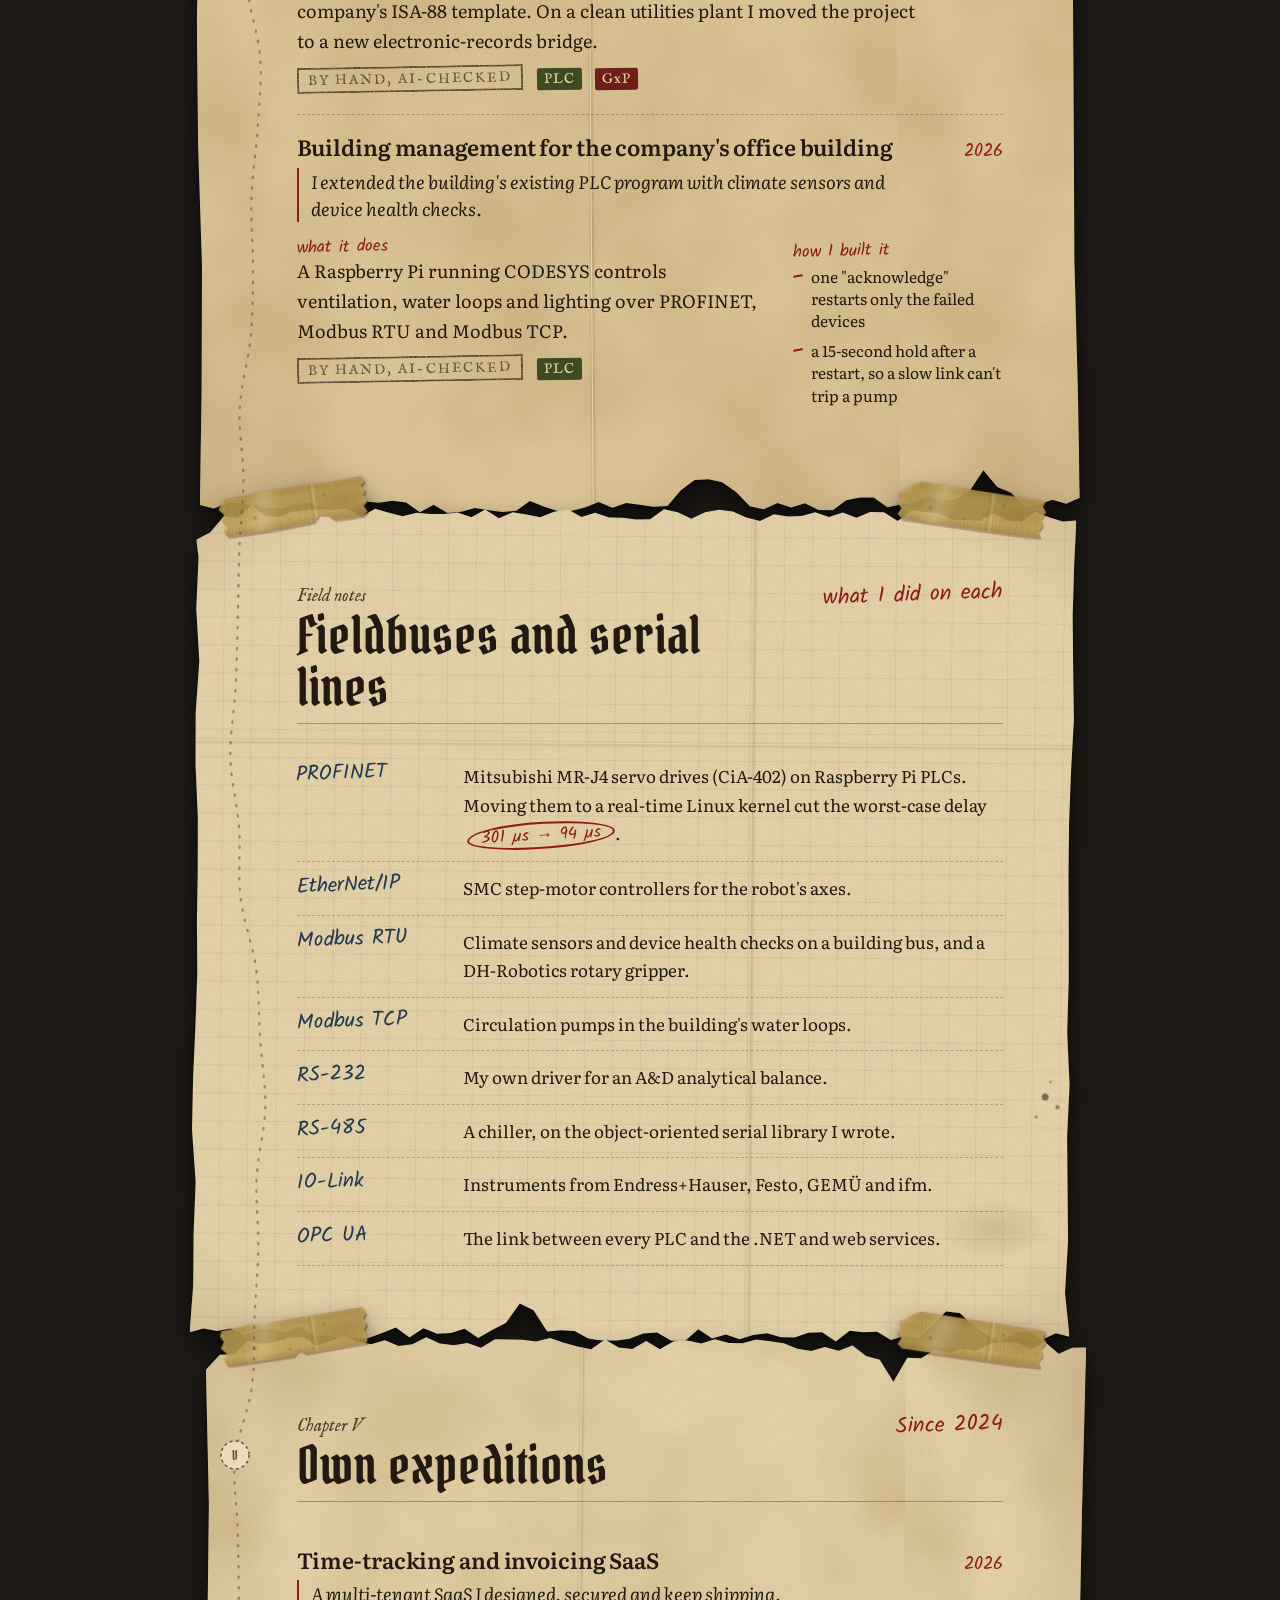
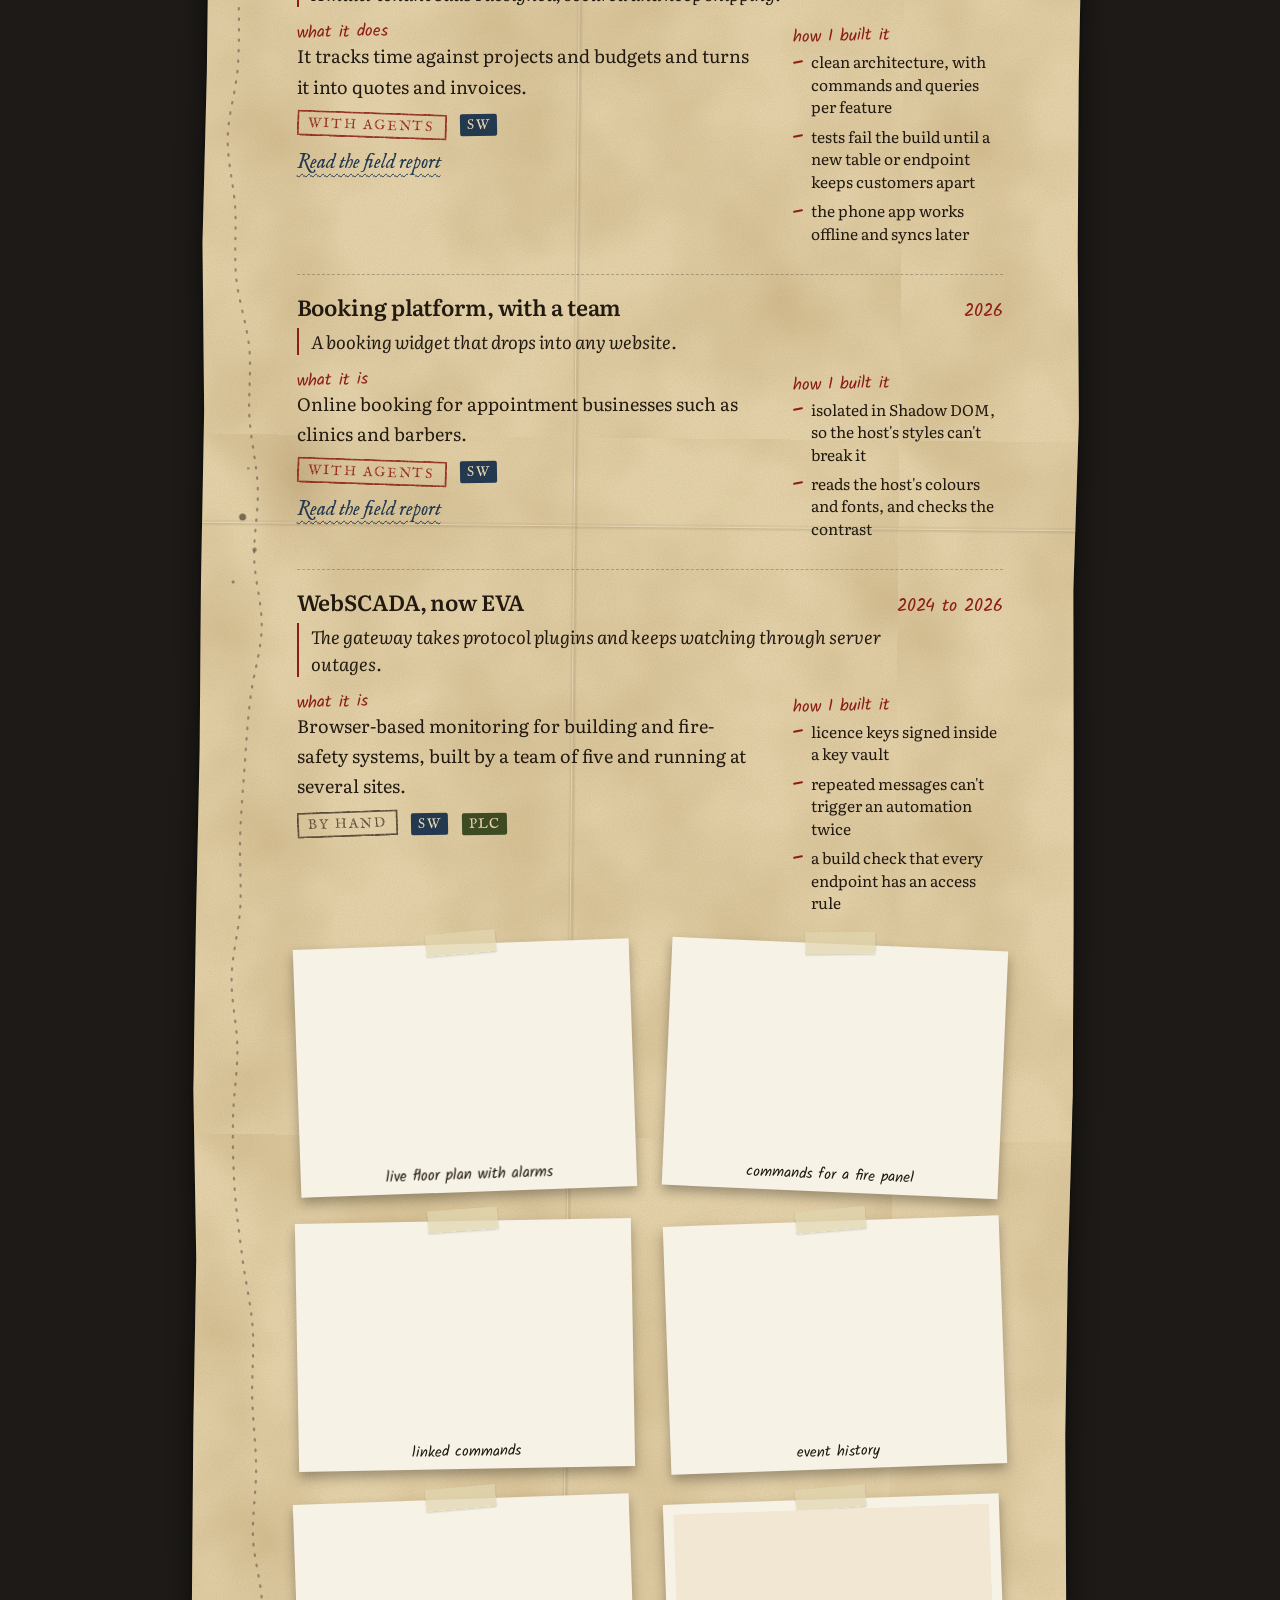
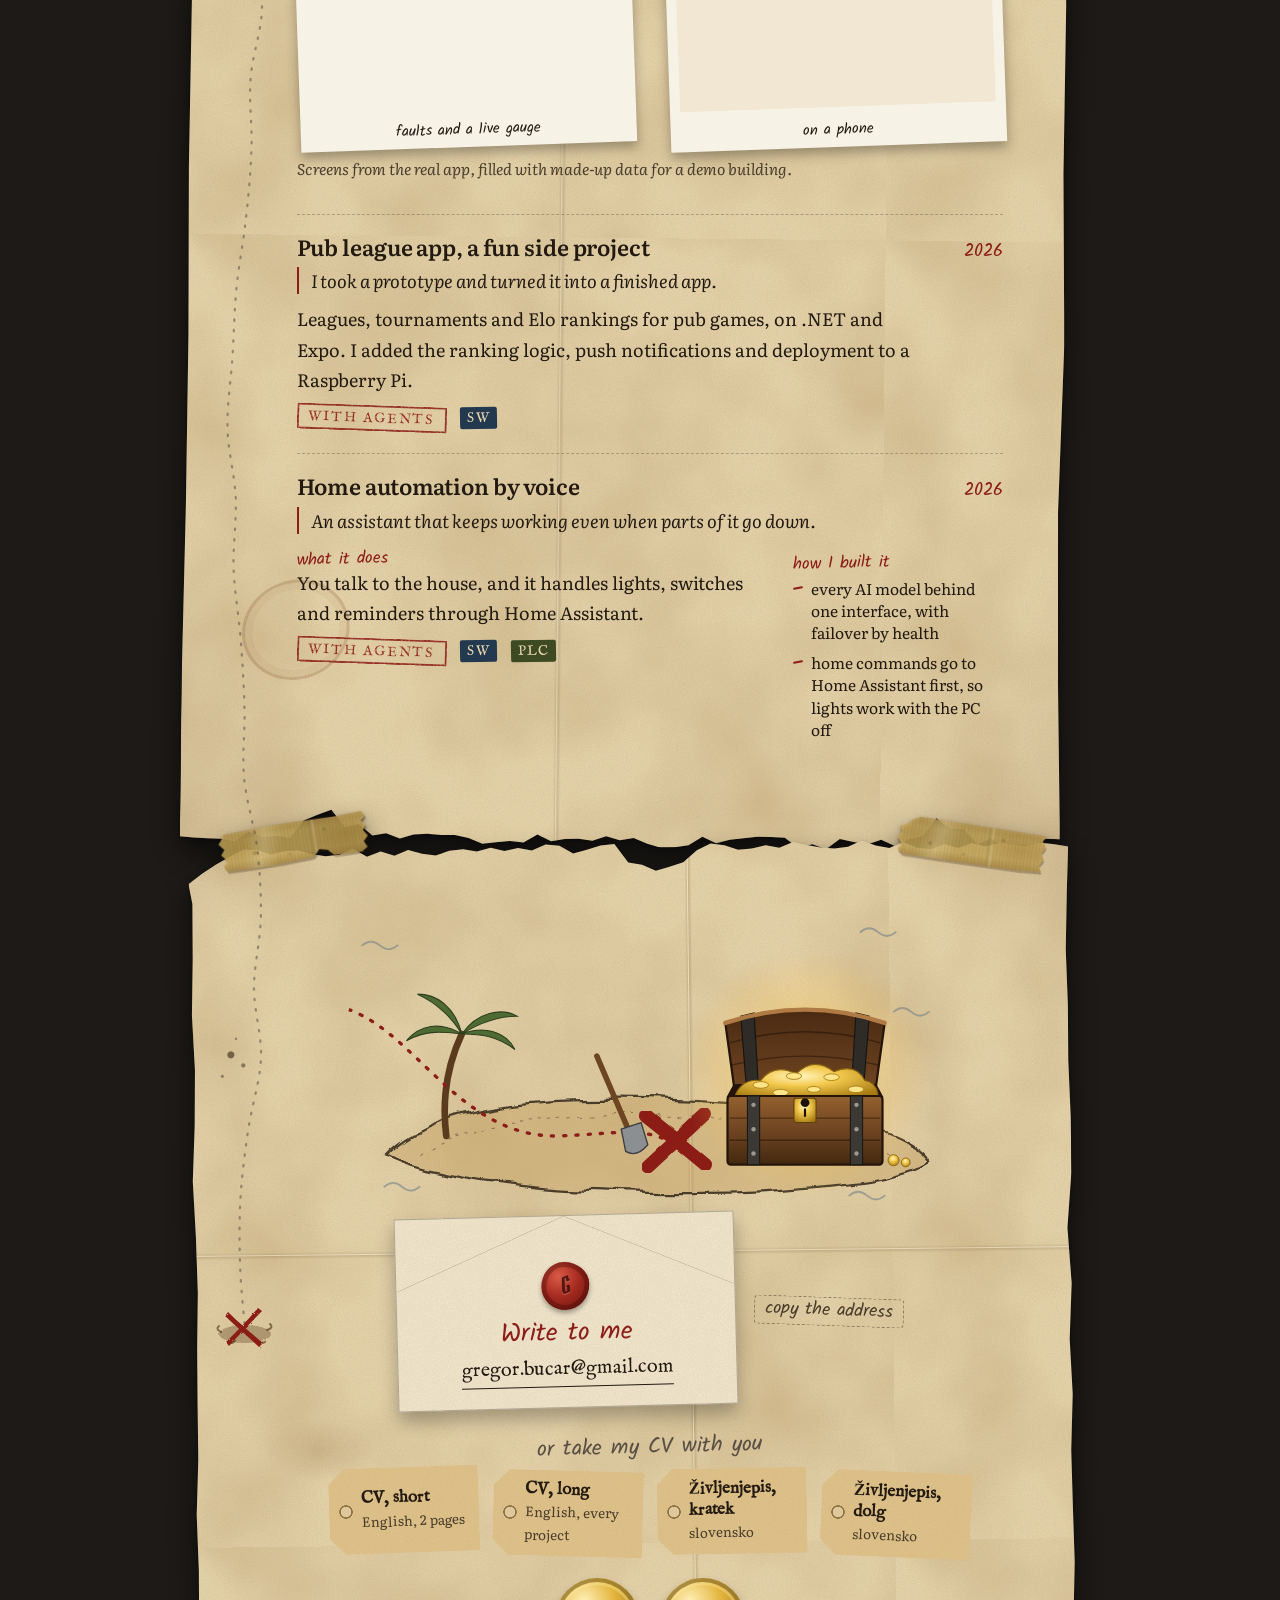
==== commit cf8dbd87: "Remove the hand tool" ====
--- a/index.html
+++ b/index.html
@@ -152,7 +152,6 @@
   html.intro-on #home > .sheet-wrap ~ .sheet-wrap ~ .sheet-wrap ~ .sheet-wrap ~ .sheet-wrap { filter: none; visibility: hidden; }
   .trail:not(.ready) { visibility: hidden; }
   /* while the taped pages swing, each one gets its own layer so its shadow isn't redrawn every frame */
-  .page.swinging > .sheet-wrap { will-change: translate, rotate; }
   .intro-skip { position: fixed; left: 0; right: 0; bottom: 18px; z-index: 41; text-align: center; color: rgba(230, 210, 170, .55); font-style: italic; font-size: 15px; pointer-events: none; transition: opacity 400ms ease; }
 
   /* ============ title page ============ */
@@ -595,24 +594,7 @@
       radial-gradient(ellipse 9% 5% at var(--wx, 90%) var(--wy, 20%), rgba(120, 80, 30, .16), transparent 70%);
   }
   .sheet.coffee2 .paper::after { content: ""; position: absolute; left: 7%; bottom: 6%; width: 104px; height: 104px; border-radius: 50%; box-shadow: inset 0 0 0 3px rgba(120, 72, 30, .18), inset 0 0 0 10px rgba(120, 72, 30, .05); transform: rotate(-24deg) scale(1.05, .95); pointer-events: none; }
-  /* hand tool: pull a page and its taped neighbours come along; let go and gravity swings them back */
   html { overflow-x: clip; }
-  .sheet-wrap { transition: scale 180ms var(--ease-out); }
-  html.hand-on .page.on .sheet-wrap { cursor: grab; touch-action: none; user-select: none; -webkit-user-select: none; }
-  html.hand-on .page.on .sheet-wrap img { -webkit-user-drag: none; }
-  html.grabbing, html.grabbing * { cursor: grabbing !important; }
-  .sheet-wrap.held { scale: 1.025; will-change: translate, rotate; filter: drop-shadow(0 34px 30px rgba(0, 0, 0, .42)) drop-shadow(0 6px 6px rgba(0, 0, 0, .3)); }
-  .sheet-wrap.landing { transition: scale 420ms cubic-bezier(.3, 2.2, .55, 1); }
-  .hand-tools { position: fixed; left: 14px; bottom: 14px; z-index: 90; display: flex; gap: 8px; align-items: center; transition: opacity 300ms ease; }
-  html.intro-on .hand-tools { opacity: 0; pointer-events: none; }
-  .hand-tools button { display: inline-flex; align-items: center; gap: 8px; padding: 8px 15px 8px 11px; border: 1.5px solid rgba(43, 33, 24, .55); border-radius: 999px; background: var(--paper-2); color: var(--ink); box-shadow: 0 6px 14px rgba(0, 0, 0, .45); font-family: var(--f-hand); font-size: 19px; line-height: 1; cursor: pointer; transition: transform 160ms var(--ease-out), background 160ms ease, color 160ms ease; }
-  .hand-tools button:hover { transform: translateY(-2px) rotate(-1.5deg); }
-  .hand-tools button:active { transform: translateY(0) scale(.97); }
-  .hand-tools svg { width: 22px; height: 22px; fill: none; stroke: currentColor; stroke-width: 1.8; stroke-linecap: round; stroke-linejoin: round; }
-  .hand-tools #handTool[aria-pressed="true"] { background: var(--red); border-color: var(--red); color: var(--paper-2); }
-  .hand-tools #handTool[aria-pressed="true"] svg { animation: wave 1.6s ease-in-out infinite; transform-origin: 50% 90%; }
-  @keyframes wave { 0%, 100% { transform: rotate(0); } 25% { transform: rotate(-14deg); } 60% { transform: rotate(10deg); } }
-  @media (prefers-reduced-motion: reduce) { .hand-tools #handTool[aria-pressed="true"] svg { animation: none; } }
   /* switching language: the page fades out, and the other one fades in at the same place */
   html.leaving .journal, html.arriving .journal { opacity: 0; }
   html.leaving .journal { transition: opacity 180ms ease; }
@@ -663,12 +645,8 @@
     .built td:first-child { width: 74px; }
     /* the fixed controls get smaller, and slide away while you read down the page */
     .lang-switch { top: 8px; right: 8px; scale: .86; transform-origin: top right; }
-    .hand-tools { left: 10px; bottom: 10px; }
-    .hand-tools button { padding: 9px; }
-    #handLbl { position: absolute; width: 1px; height: 1px; overflow: hidden; clip-path: inset(50%); white-space: nowrap; }
-    .lang-switch, .hand-tools { transition: opacity 300ms ease, translate 280ms var(--ease-out); }
+    .lang-switch { transition: opacity 300ms ease, translate 280ms var(--ease-out); }
     html.tuck .lang-switch { translate: 0 -72px; }
-    html.tuck .hand-tools { translate: 0 80px; }
   }
   @media (prefers-reduced-motion: reduce) {
     *, *::before, *::after { transition-duration: .01ms !important; animation: none !important; }
@@ -1508,12 +1486,6 @@
   <a href="sl.html" hreflang="sl" lang="sl" data-lang="sl">SL</a>
 </nav>
 
-<div class="hand-tools">
-  <button type="button" id="handTool" aria-pressed="false" title="Pull the pages around, and the tape and gravity bring them back (H)">
-    <svg viewBox="0 0 24 24" aria-hidden="true"><path d="M18 11V6a2 2 0 0 0-4 0"/><path d="M14 10V4a2 2 0 0 0-4 0v2"/><path d="M10 10.5V6a2 2 0 0 0-4 0v8"/><path d="M18 8a2 2 0 1 1 4 0v6a8 8 0 0 1-8 8h-2c-2.8 0-4.5-.86-6-2.34l-3.6-3.6a2 2 0 0 1 2.83-2.82L7 15"/></svg>
-    <span id="handLbl">Move the pages</span>
-  </button>
-</div>
 
 
 <script>
@@ -1942,135 +1914,6 @@
   viewer.addEventListener('pointerdown', function (e) { if (e.pointerType !== 'mouse') swX = e.clientX; });
   viewer.addEventListener('pointerup', function (e) { if (swX === null) return; var dx = e.clientX - swX; swX = null; if (Math.abs(dx) > 50) stepViewer(dx < 0 ? 1 : -1); });
 
-  // ---------- hand tool: the pages hang in a taped chain ----------
-  // Each page hangs from its top edge like a pendulum, and the tape at both corners joins it to the pages above
-  // and below. Pull a page and the tape drags its neighbours along; let go and gravity swings them all back.
-  (function () {
-    var btn = $('#handTool'), lbl = $('#handLbl'), on = false, dragDist = 0;
-    // per unit mass: gravity, the hanger at each page's top edge, the tape, the hand, and air drag
-    var G = 26000, KA = 42, CA = 1, KT = 14, CT = 1, KH = 1400, CH = 55, DV = 2, DW = 1.4;
-    var sim = null, hand = null, raf = 0, last = 0;
-    function build(page) {
-      var bodies = $$(':scope > .sheet-wrap', page).map(function (w) {
-        var r = w.getBoundingClientRect(), W = w.offsetWidth, H = w.offsetHeight;
-        return { w: w, W: W, H: H, I: (W * W + H * H) / 12, cx: r.left + r.width / 2 + scrollX, cy: r.top + r.height / 2 + scrollY,
-                 x: 0, y: 0, a: 0, vx: 0, vy: 0, va: 0, c: 1, s: 0, fx: 0, fy: 0, t: 0 };
-      });
-      var links = [];
-      for (var i = 0; i + 1 < bodies.length; i++) {
-        [-.4, .4].forEach(function (k) {
-          var A = bodies[i], B = bodies[i + 1], la = [k * A.W, A.H / 2], lb = [k * B.W, -B.H / 2];
-          links.push({ A: A, B: B, la: la, lb: lb });
-        });
-      }
-      page.classList.add('swinging');
-      return { page: page, bodies: bodies, links: links };
-    }
-    // a point given in the page's own frame, as an offset from its centre in the world
-    function rel(b, l) { return [b.c * l[0] - b.s * l[1], b.s * l[0] + b.c * l[1]]; }
-    function force(b, r, fx, fy) { b.fx += fx; b.fy += fy; b.t += r[0] * fy - r[1] * fx; }
-    function step(dt) {
-      sim.bodies.forEach(function (b) {
-        b.c = Math.cos(b.a); b.s = Math.sin(b.a);
-        b.fx = -DV * b.vx; b.fy = -DV * b.vy; b.t = -DW * b.va * b.I;
-        // the hanger holds the top edge in place and carries the weight, so the page swings like a pendulum
-        var r = rel(b, [0, -b.H / 2]), dx = b.x + r[0], dy = b.y + r[1] + b.H / 2;
-        force(b, r, -KA * dx - CA * (b.vx - b.va * r[1]), -KA * dy - CA * (b.vy + b.va * r[0]) - G);
-        b.fy += G;
-      });
-      sim.links.forEach(function (L) {
-        var A = L.A, B = L.B, ra = rel(A, L.la), rb = rel(B, L.lb);
-        var sx = B.x + rb[0] - L.lb[0] - A.x - ra[0] + L.la[0], sy = B.y + rb[1] - L.lb[1] - A.y - ra[1] + L.la[1];
-        var vx = (B.vx - B.va * rb[1]) - (A.vx - A.va * ra[1]), vy = (B.vy + B.va * rb[0]) - (A.vy + A.va * ra[0]);
-        var fx = -KT * sx - CT * vx, fy = -KT * sy - CT * vy;
-        force(B, rb, fx, fy); force(A, ra, -fx, -fy);
-      });
-      if (hand) {
-        var b = hand.b, r = rel(b, hand.l), gx = b.cx + b.x + r[0], gy = b.cy + b.y + r[1];
-        force(b, r, KH * (hand.x - gx) - CH * (b.vx - b.va * r[1] - hand.vx), KH * (hand.y - gy) - CH * (b.vy + b.va * r[0] - hand.vy));
-      }
-      sim.bodies.forEach(function (b) {
-        b.vx += b.fx * dt; b.vy += b.fy * dt; b.va += b.t / b.I * dt;
-        b.x += b.vx * dt; b.y += b.vy * dt; b.a += b.va * dt;
-      });
-    }
-    function settled() {
-      return !hand && sim.bodies.every(function (b) {
-        return Math.abs(b.x) < .3 && Math.abs(b.y) < .3 && Math.abs(b.a) < .0004 && Math.abs(b.vx) < 4 && Math.abs(b.vy) < 4 && Math.abs(b.va) < .004;
-      });
-    }
-    function rest() {
-      if (!sim) return;
-      sim.bodies.forEach(function (b) { b.w.style.translate = ''; b.w.style.rotate = ''; b.w.style.zIndex = ''; b.w.classList.remove('held'); });
-      sim.page.classList.remove('swinging');
-      sim = null; cancelAnimationFrame(raf); raf = 0;
-    }
-    function frame(now) {
-      var dt = Math.min(.033, Math.max(0, now - last) / 1000), n = Math.max(1, Math.ceil(dt * 480)), i;
-      last = now;
-      for (i = 0; i < n; i++) step(dt / n);
-      if (settled()) return rest();
-      sim.bodies.forEach(function (b) {
-        b.w.style.translate = b.x.toFixed(1) + 'px ' + b.y.toFixed(1) + 'px'; b.w.style.rotate = b.a.toFixed(4) + 'rad';
-      });
-      raf = requestAnimationFrame(frame);
-    }
-    function setOn(v) {
-      on = v; root.classList.toggle('hand-on', on);
-      btn.setAttribute('aria-pressed', String(on)); lbl.textContent = on ? tr('Done', 'Končano') : tr('Move the pages', 'Premikaj strani');
-    }
-    btn.addEventListener('click', function () { setOn(!on); });
-
-    document.addEventListener('pointerdown', function () { dragDist = 0; }, true);
-    journal.addEventListener('pointerdown', function (e) {
-      if (!on || !introDone || e.button > 0) return;
-      var w = e.target.closest('.page.on > .sheet-wrap');
-      if (!w) return;
-      e.preventDefault();
-      var page = w.parentNode;
-      if (sim && sim.page !== page) rest();
-      if (!sim) sim = build(page);
-      var b = sim.bodies.filter(function (q) { return q.w === w; })[0];
-      var hx = e.clientX + scrollX, hy = e.clientY + scrollY, dx = hx - (b.cx + b.x), dy = hy - (b.cy + b.y), c = Math.cos(b.a), s = Math.sin(b.a);
-      hand = { b: b, id: e.pointerId, l: [c * dx + s * dy, -s * dx + c * dy], x: hx, y: hy, vx: 0, vy: 0, t: performance.now(), sx: e.clientX, sy: e.clientY, ex: e.clientX, ey: e.clientY };
-      sim.bodies.forEach(function (q) { q.w.style.zIndex = q === b ? 3 : ''; });
-      w.classList.remove('landing'); w.classList.add('held'); root.classList.add('grabbing');
-      try { w.setPointerCapture(e.pointerId); } catch (err) {}
-      if (!raf) { last = performance.now(); raf = requestAnimationFrame(frame); }
-    });
-    function follow(cx, cy) {
-      var now = performance.now(), dt = Math.max(4, now - hand.t) / 1000, nx = cx + scrollX, ny = cy + scrollY;
-      hand.vx = hand.vx * .6 + (nx - hand.x) / dt * .4; hand.vy = hand.vy * .6 + (ny - hand.y) / dt * .4;
-      hand.x = nx; hand.y = ny; hand.t = now;
-    }
-    addEventListener('pointermove', function (e) {
-      if (!hand || e.pointerId !== hand.id) return;
-      hand.ex = e.clientX; hand.ey = e.clientY;
-      dragDist = Math.max(dragDist, Math.hypot(e.clientX - hand.sx, e.clientY - hand.sy));
-      follow(e.clientX, e.clientY);
-    });
-    // scrolling with the wheel while holding a page carries the page along
-    addEventListener('scroll', function () { if (hand) follow(hand.ex, hand.ey); }, { passive: true });
-    function release(e) {
-      if (!hand || e.pointerId !== hand.id) return;
-      var w = hand.b.w; hand = null; root.classList.remove('grabbing');
-      w.classList.remove('held'); w.classList.add('landing');
-      setTimeout(function () { w.classList.remove('landing'); }, 450);
-      if (reduce) rest();
-    }
-    addEventListener('pointerup', release);
-    addEventListener('pointercancel', release);
-    // a drag is not a click: links and photos only open when the page was not moved
-    document.addEventListener('click', function (e) { if (on && dragDist > 4 && journal.contains(e.target)) { e.preventDefault(); e.stopPropagation(); } }, true);
-    document.addEventListener('dragstart', function (e) { if (on) e.preventDefault(); });
-    addEventListener('keydown', function (e) {
-      if (!viewer.hidden || e.ctrlKey || e.metaKey || e.altKey || /input|textarea|select/i.test(e.target.tagName)) return;
-      if (e.key === 'h' || e.key === 'H') setOn(!on);
-      else if (e.key === 'Escape' && on) setOn(false);
-    });
-    window.__chain = function () { return sim ? sim.bodies.map(function (b) { return [b.x, b.y, b.a]; }) : null; };
-  })();
-
   // ---------- X marks the spot: the route draws in, the X is painted, then the chest opens ----------
   (function () {
     var t = $('#treasure'), copyBtn = $('#copyMail');
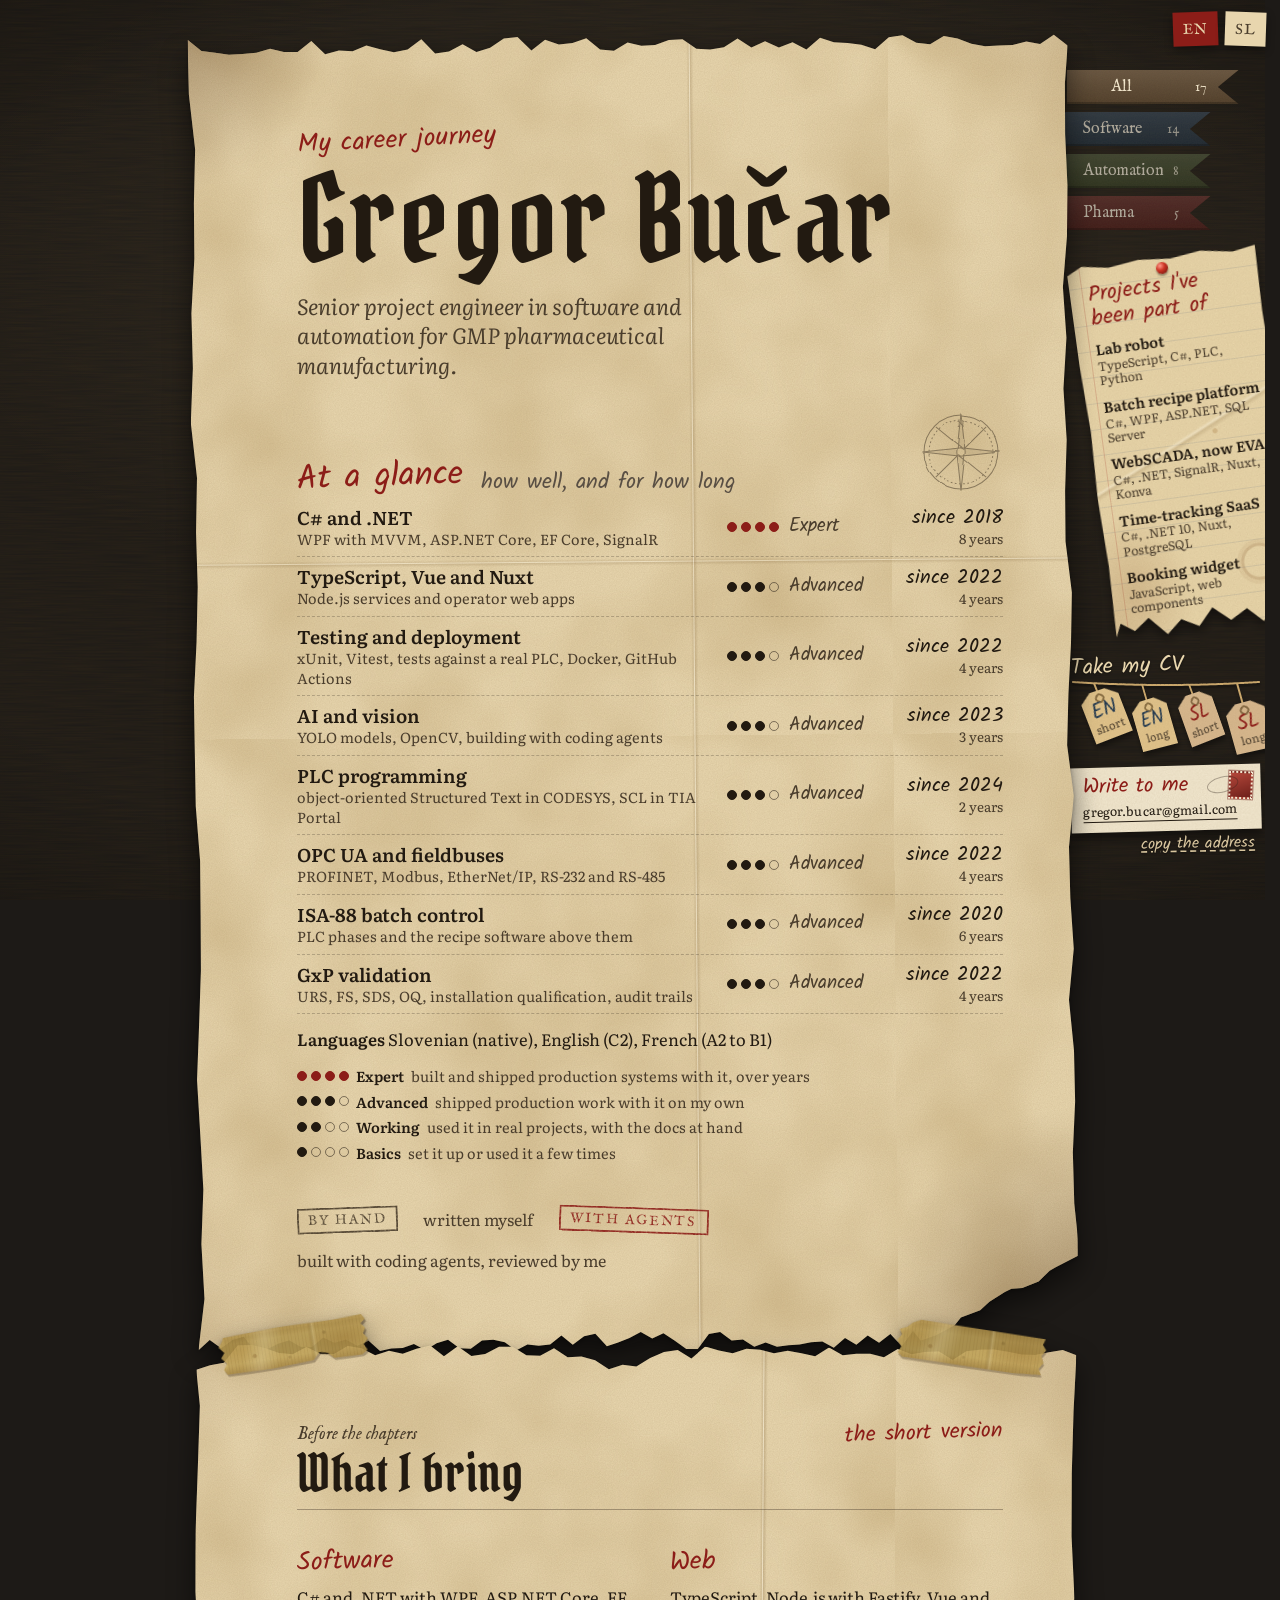
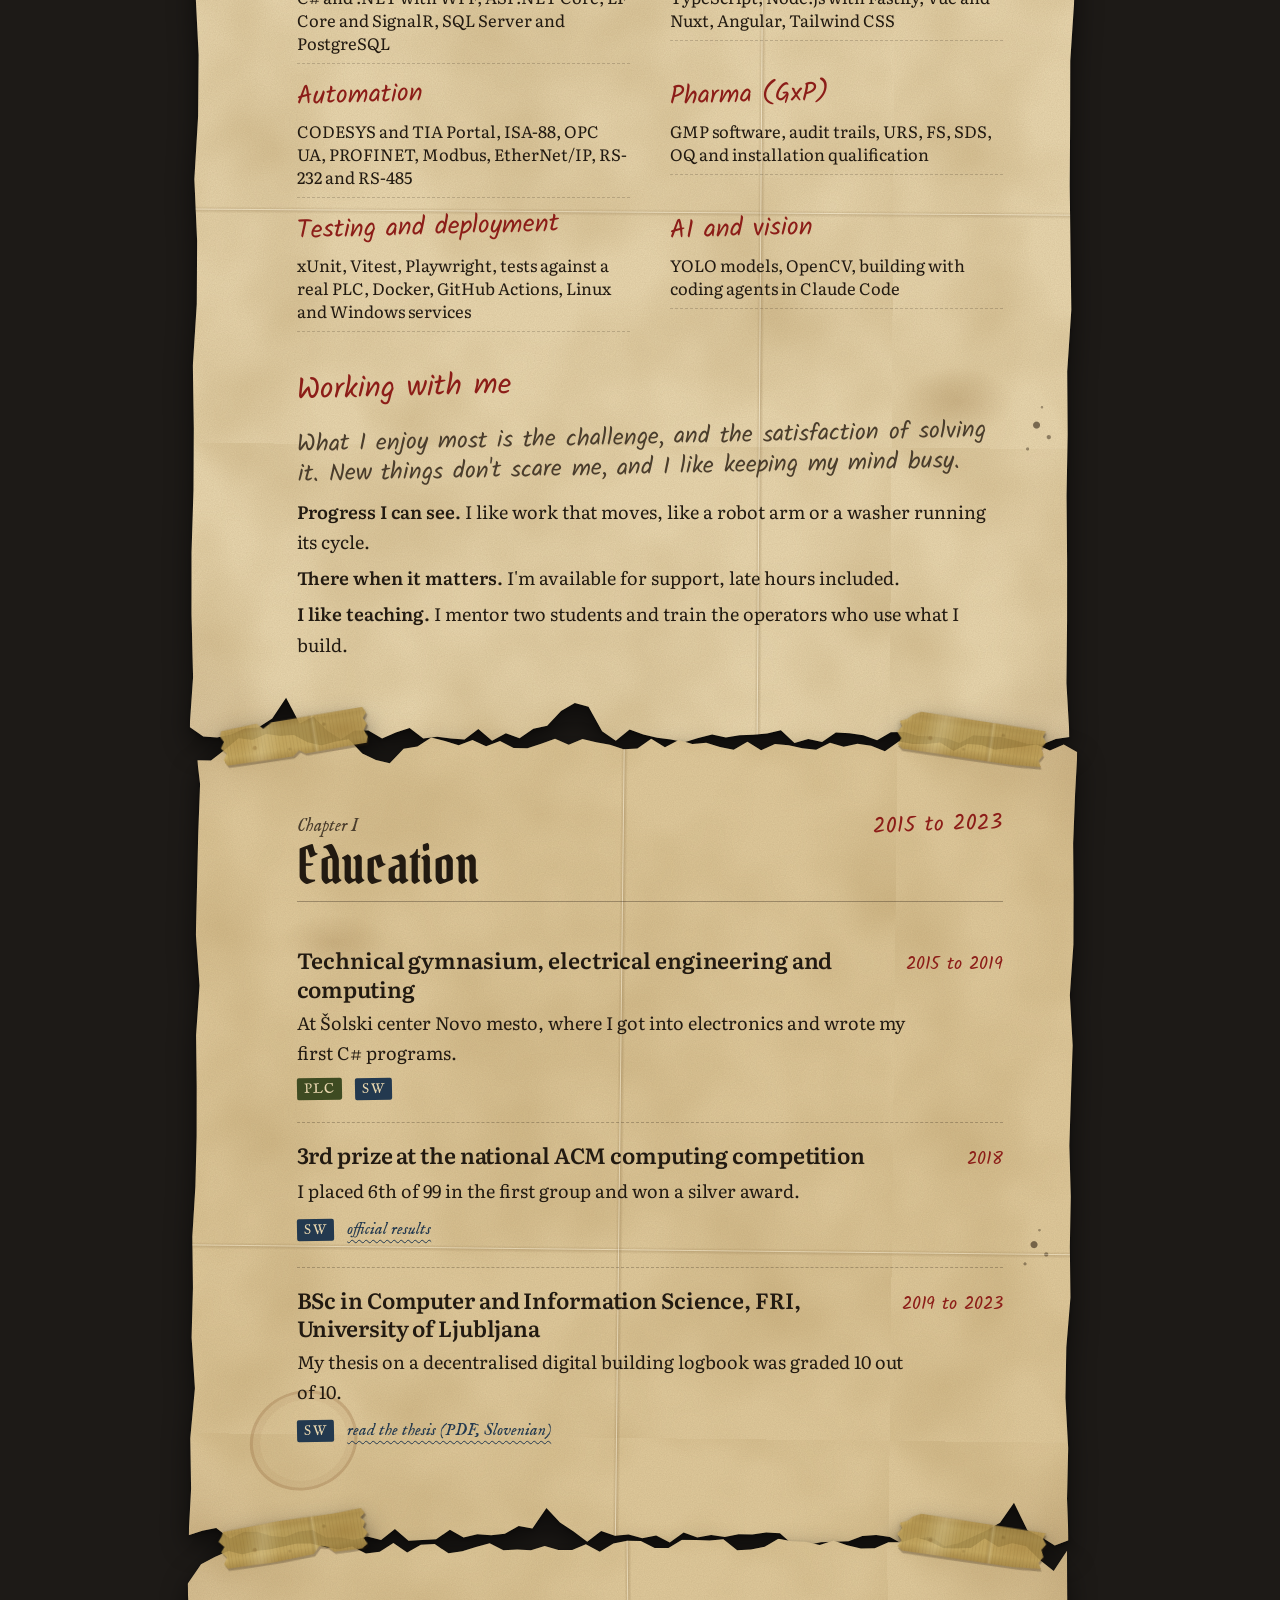
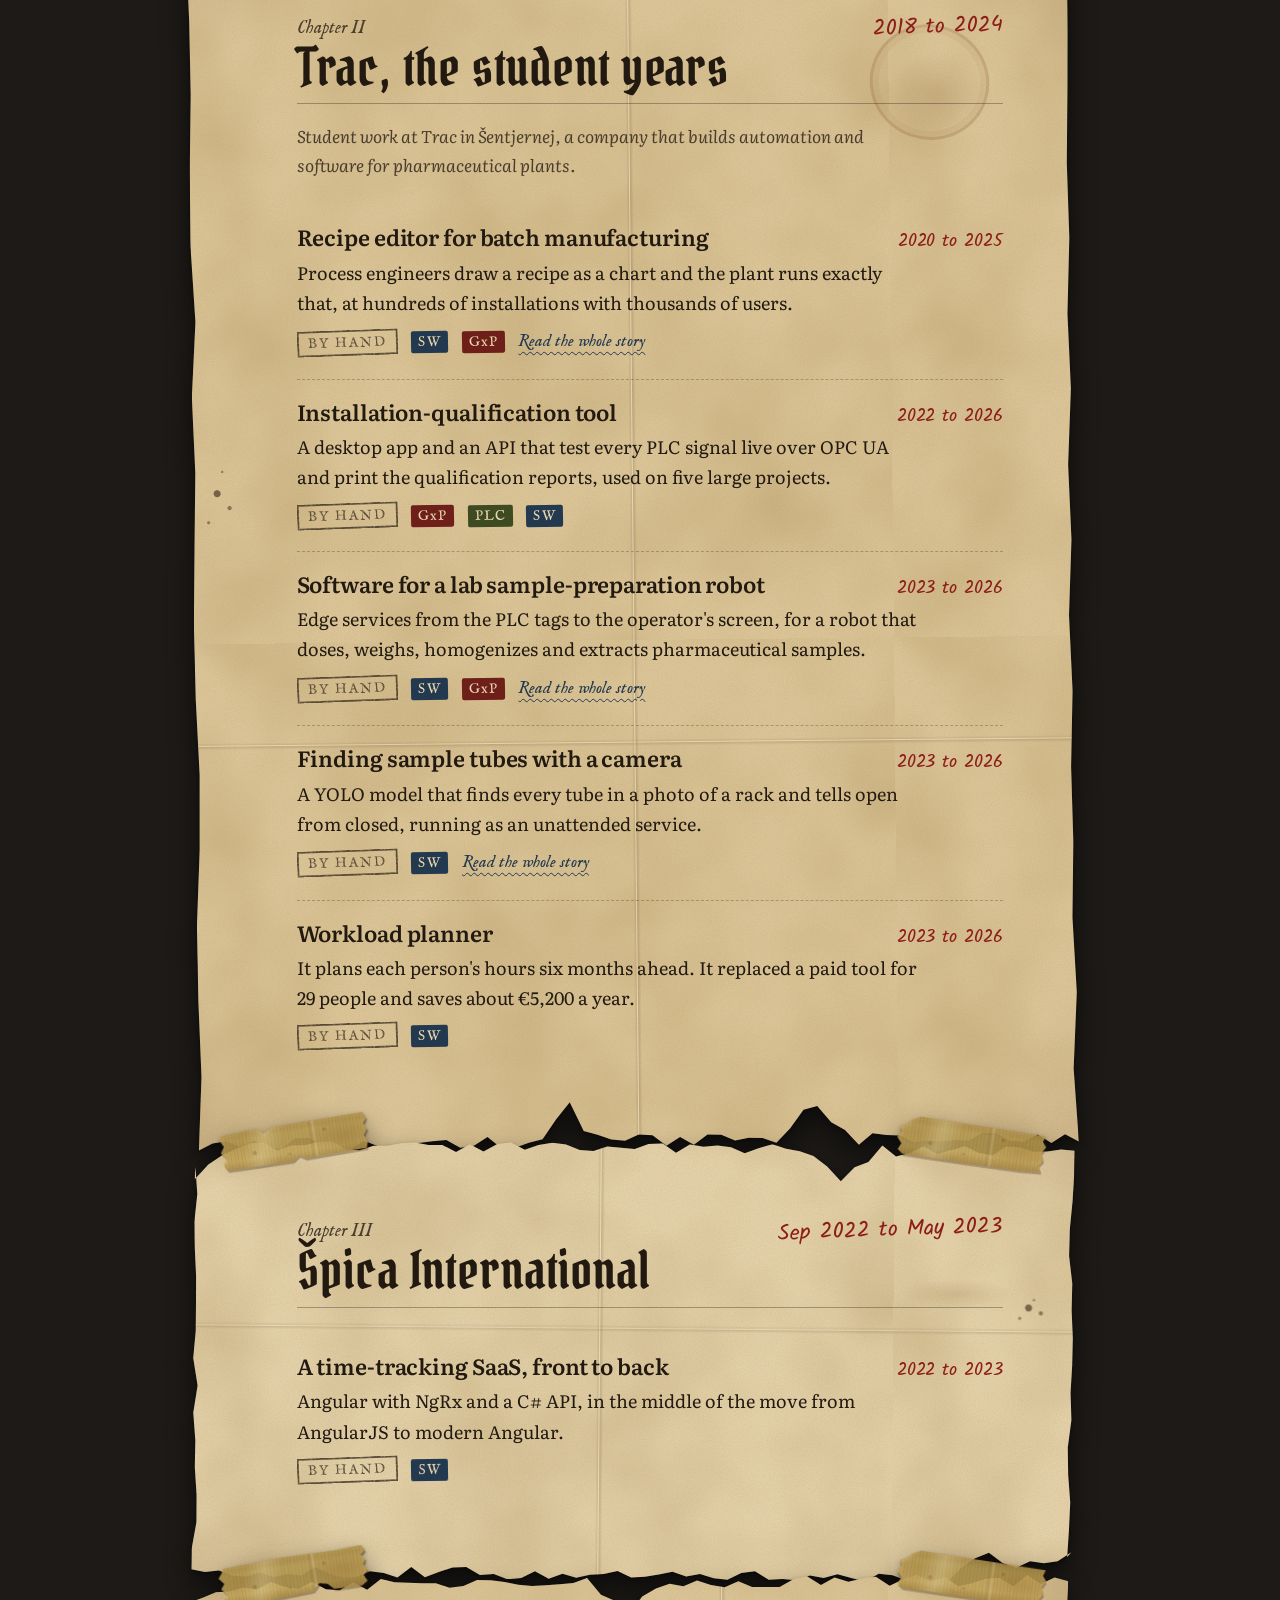
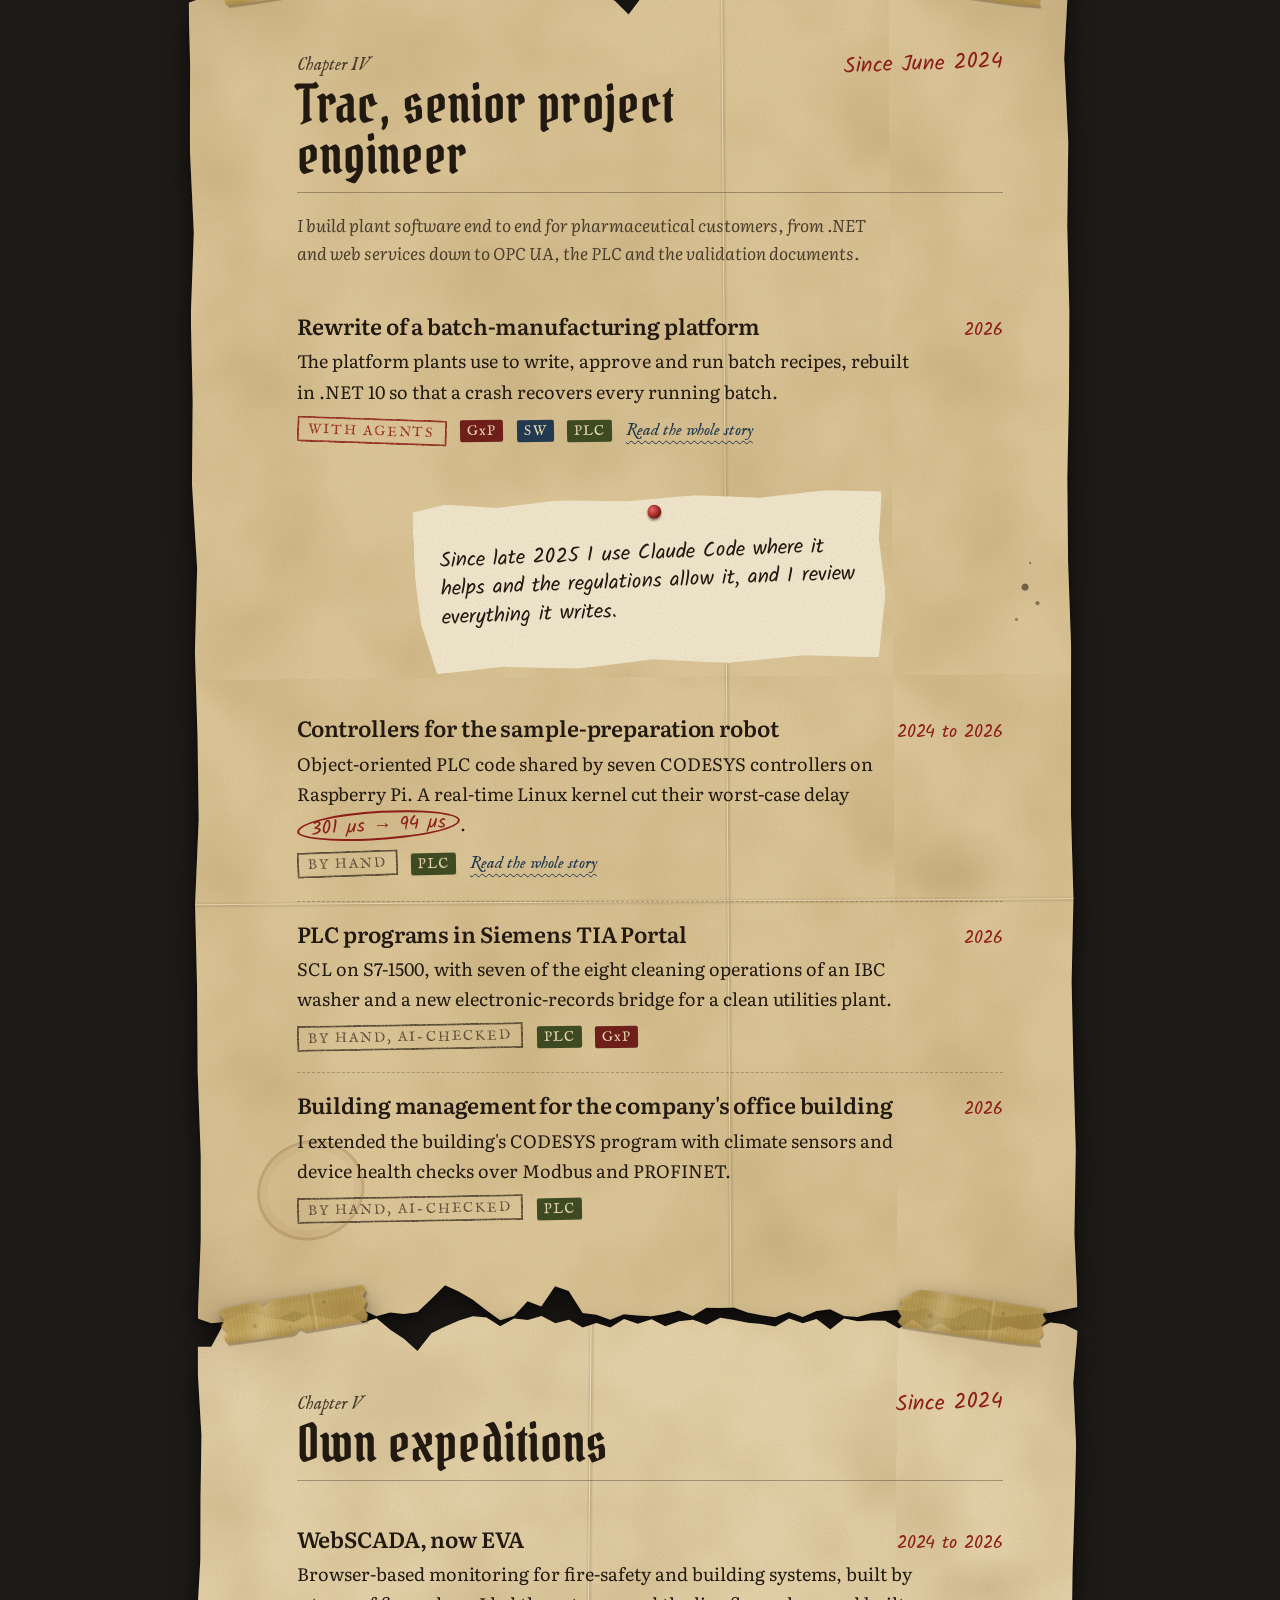
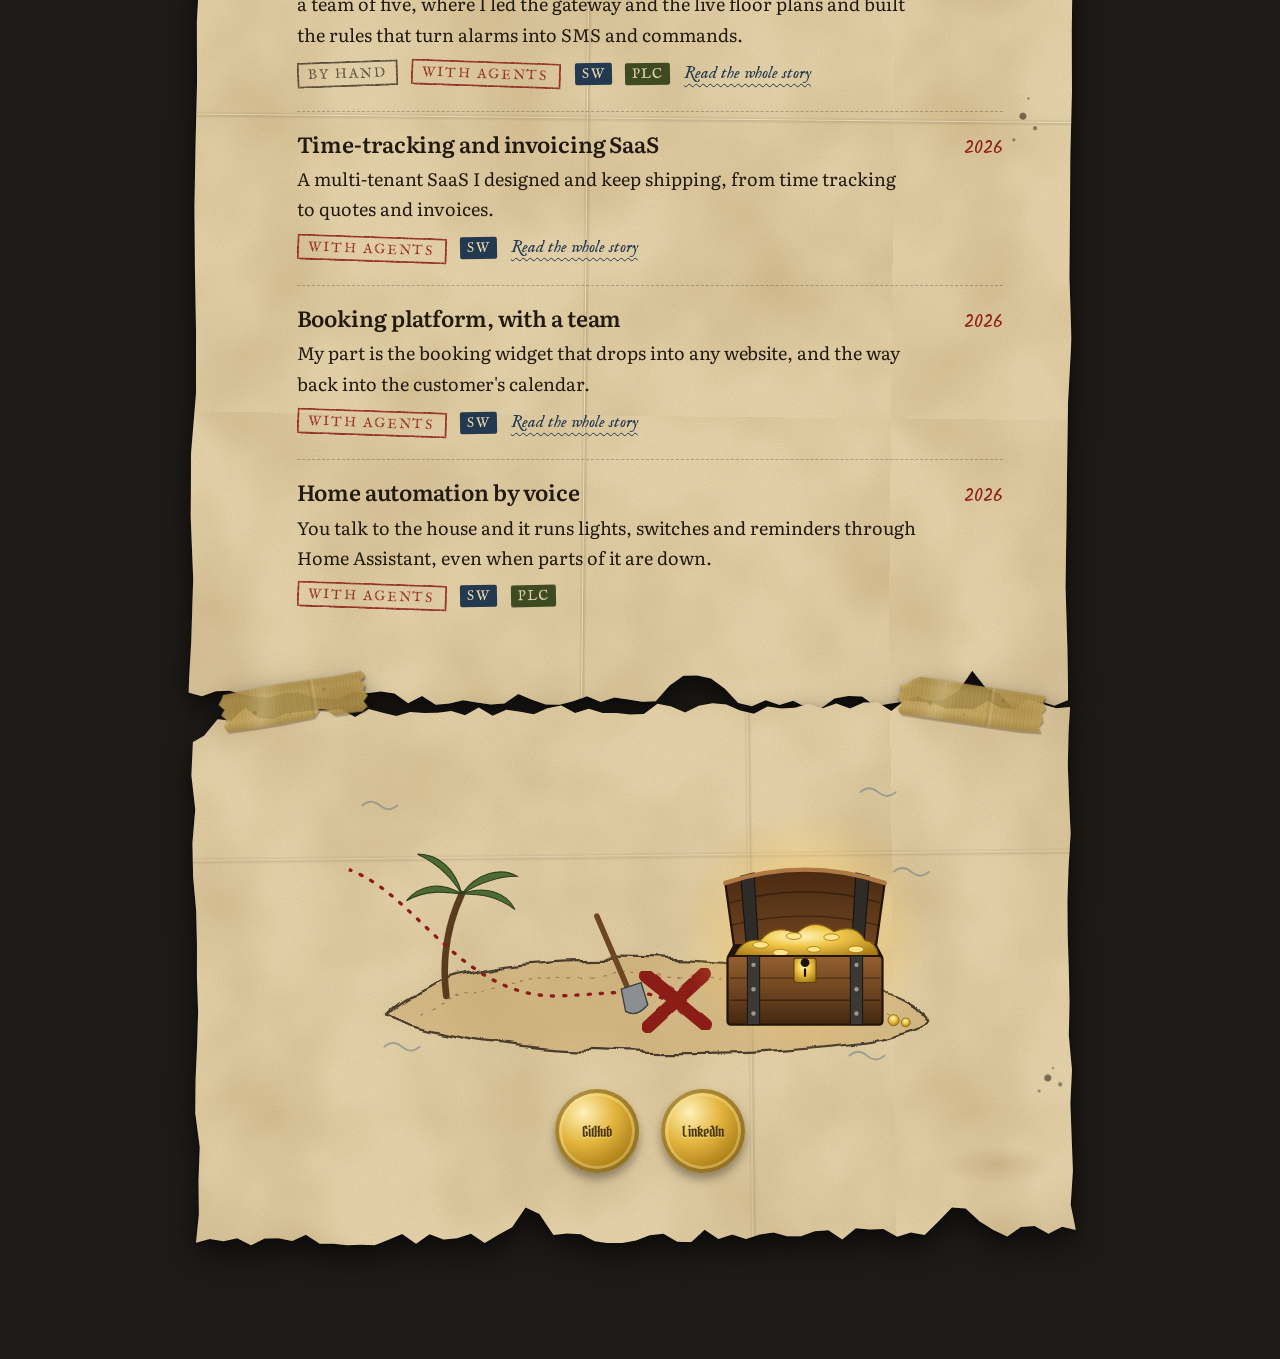
==== commit 90d7f8d7: "Shorten the journal, move the CVs to the right, add the WebSCADA story - Home is down to 8 short she" ====
--- a/index.html
+++ b/index.html
@@ -143,7 +143,7 @@
   .bk-inside { transform: rotateY(180deg); background: radial-gradient(ellipse 120% 100% at 50% 50%, transparent 55%, rgba(60, 35, 10, .38) 100%), var(--blots), var(--noise), #B8925E; box-shadow: inset -30px 0 40px rgba(0, 0, 0, .35); }
   /* a pasted label inside the cover, in your handwriting */
   .found { position: absolute; left: 14%; right: 16%; top: 30%; padding: 34px 40px 30px; transform: rotate(-2.5deg); background: repeating-linear-gradient(transparent 0 56px, rgba(44, 74, 114, .22) 56px 58px), var(--noise), #EFE3C4; box-shadow: 0 6px 14px rgba(0, 0, 0, .3); text-align: center; color: var(--ink); }
-  .found span { display: block; font-family: var(--f-head); font-style: italic; font-size: 34px; color: var(--ink-2); }
+  .found span { display: block; font-family: var(--f-hand); font-size: 36px; line-height: 1.1; color: var(--ink-2); transform: rotate(-1deg); }
   .found b { display: block; margin: 6px 0 2px; font-family: var(--f-hand); font-weight: 400; font-size: 96px; line-height: 1; color: var(--blue); transform: rotate(-2deg); }
   .found em { display: block; margin-top: 8px; font-family: var(--f-hand); font-style: normal; font-size: 58px; color: var(--blue); }
   #home.dropping > .sheet-wrap { transform-origin: 50% 0; will-change: transform; }
@@ -219,7 +219,7 @@
   /* ============ bookmark ribbons (area filter) ============ */
   /* ribbons sit behind the pages, so only their ends stick out past the right edge */
   .ribbons { position: absolute; top: 0; bottom: 0; right: 0; width: 0; z-index: -1; }
-  .ribbons-in { position: sticky; top: 90px; display: flex; flex-direction: column; gap: 8px; }
+  .ribbons-in { position: sticky; top: var(--rail-top, 70px); display: flex; flex-direction: column; gap: 8px; }
   .ribbon { position: relative; display: flex; align-items: center; gap: 8px; width: 172px; margin-left: -22px; padding: 7px 26px 7px 44px; border: 0; color: #F4E9D0; font-family: var(--f-head); font-size: 16px; text-align: left; cursor: pointer; clip-path: polygon(0 0, 100% 0, 88% 50%, 100% 100%, 0 100%); box-shadow: inset 0 -2px 0 rgba(0, 0, 0, .25); transform: translateX(-12px); transition: transform 220ms var(--ease-out), filter 220ms var(--ease-out); background: linear-gradient(rgba(255, 255, 255, .08), rgba(0, 0, 0, .12)), var(--c); }
   .ribbon::after { content: ""; position: absolute; inset: 0; background: var(--noise); opacity: .6; pointer-events: none; }
   .ribbon[data-f="all"] { --c: var(--all); } .ribbon[data-f="SW"] { --c: var(--sw); } .ribbon[data-f="PLC"] { --c: var(--plc); } .ribbon[data-f="GxP"] { --c: var(--gxp); }
@@ -247,34 +247,11 @@
   .go { display: inline-block; margin-top: 8px; font-family: var(--f-head); font-style: italic; font-size: 20px; color: var(--blue); text-decoration: underline; text-decoration-style: wavy; text-decoration-thickness: 1px; text-underline-offset: 5px; }
   .go:hover { color: var(--red); }
   /* entry: what it does and my part on the left, the principles pencilled in on the right */
-  .entry-body { display: grid; grid-template-columns: minmax(0, 1fr) 210px; gap: 30px; align-items: start; }
-  .lbl { display: block; margin: 8px 0 -1px; color: var(--red); font-family: var(--f-hand); font-size: 24px; line-height: 1; transform: rotate(-1.5deg); transform-origin: left; }
-  .how { padding-top: 4px; }
-  .how ul { margin: 6px 0 0; padding: 0; list-style: none; }
-  .how li { position: relative; margin-bottom: 7px; padding-left: 18px; font-family: var(--f-head); font-style: italic; font-size: 16.5px; line-height: 1.3; color: var(--ink-2); }
-  .how li::before { content: ""; position: absolute; left: 0; top: .6em; width: 10px; height: 2px; border-radius: 2px; background: var(--red); transform: rotate(-12deg); }
-  .how .sketch { float: none; width: 170px; margin: 14px 0 0; }
   /* the one-line summary a reviewer should take from each entry */
   .mini { margin-left: 4px; font-family: var(--f-hand); font-size: 17px; color: var(--red); }
-  .gist { max-width: 60ch; margin: 0 0 8px; padding-left: 12px; border-left: 2.5px solid var(--red); font-family: var(--f-head); font-style: italic; font-size: 20px; line-height: 1.35; color: var(--ink); }
   .go.small { margin-top: 0; font-size: 17px; }
   /* what I bring: a kit list grouped by kind */
-  .kit-grid { display: grid; grid-template-columns: repeat(2, minmax(0, 1fr)); gap: 10px 40px; }
-  .kit-group h3 { margin: 10px 0 4px; transform: rotate(-1.5deg); transform-origin: left; font-family: var(--f-hand); font-weight: 400; font-size: 30px; color: var(--red); }
-  .kit-group ul { margin: 0; padding: 0; list-style: none; }
-  .kit-group li { position: relative; padding: 5px 0 5px 20px; border-bottom: 1px dashed rgba(43, 33, 24, .22); font-size: 17px; line-height: 1.35; }
-  .kit-group li::before { content: ""; position: absolute; left: 2px; top: .85em; width: 10px; height: 2px; background: var(--ink-2); transform: rotate(-12deg); }
-  .kit-group li i { margin-left: 6px; font-family: 'IM Fell English SC', serif; font-style: normal; font-size: 15px; letter-spacing: .04em; color: var(--blue); white-space: nowrap; }
   /* languages and frameworks: one row per language, its frameworks, how long, and where in the journal */
-  .kit-tools { margin: 4px 0 18px; }
-  .kit-tools h3 { margin: 6px 0 6px; transform: rotate(-1.5deg); transform-origin: left; font-family: var(--f-hand); font-weight: 400; font-size: 30px; color: var(--red); }
-  .kit-tools .tool { display: grid; grid-template-columns: 130px minmax(0, 1fr) 72px 92px; gap: 14px; align-items: baseline; padding: 7px 0; border-bottom: 1px dashed rgba(43, 33, 24, .22); font-size: 17px; line-height: 1.4; }
-  .kit-tools b { font-weight: 600; }
-  .kit-tools em { font-family: var(--f-hand); font-style: normal; font-size: 21px; color: var(--ink-2); white-space: nowrap; }
-  .kit-tools i { font-family: 'IM Fell English SC', serif; font-style: normal; font-size: 15px; letter-spacing: .04em; color: var(--blue); text-align: right; white-space: nowrap; }
-  html[data-read="easy"] .kit-tools h3 { font-size: 22px; }
-  html[data-read="easy"] .kit-tools em { font-size: 16px; }
-  @media (max-width: 700px) { .kit-tools .tool { grid-template-columns: minmax(0, 1fr) auto; gap: 2px 10px; } .kit-tools .tool span { grid-column: 1 / -1; grid-row: 2; } .kit-tools .tool i { display: none; } }
   /* skills: four ink dots for the level (legend on the page), then the years */
   .lv { display: inline-flex; gap: 4px; flex: none; }
   .lv i { width: 10px; height: 10px; border: 1.6px solid rgba(43, 33, 24, .55); border-radius: 50%; }
@@ -297,18 +274,8 @@
   .gl-y small { font-family: var(--f-body); font-size: 13.5px; }
   .gl-spoken { margin: 12px 0 0; font-size: 16.5px; }
   .glance .lv-legend { margin-top: 12px; }
-  .gl-more { margin: 4px 0 0; color: var(--pencil); font-size: 22px; }
-  .skills { columns: 2; column-gap: 46px; }
-  .area { break-inside: avoid; margin-bottom: 18px; }
-  .area h3 { margin: 6px 0 4px; transform: rotate(-1.5deg); transform-origin: left; font-family: var(--f-hand); font-weight: 400; font-size: 26px; color: var(--red); }
-  .sk { display: grid; grid-template-columns: minmax(0, 1fr) auto 62px; gap: 10px; align-items: center; padding: 5px 0; border-bottom: 1px dashed rgba(43, 33, 24, .2); font-size: 15.5px; line-height: 1.3; }
-  .sk b { font-weight: 600; }
-  .sk small { color: var(--ink-2); font-size: 13.5px; }
-  .sk-y { font-family: var(--f-hand); font-size: 17px; text-align: right; color: var(--ink-2); white-space: nowrap; }
-  .sk-spoken { margin: 0; font-size: 15.5px; }
-  html[data-read="classic"] .gl-y, html[data-read="classic"] .sk-y { font-size: 24px; }
+  html[data-read="classic"] .gl-y { font-size: 24px; }
   html[data-read="classic"] .glance-head h2 { font-size: 44px; }
-  html[data-read="classic"] .area h3 { font-size: 32px; }
   @media (max-width: 860px) { .skills { columns: 1; } }
   @media (max-width: 700px) {
     .gl-row { grid-template-columns: minmax(0, 1fr) auto; gap: 4px 12px; }
@@ -318,15 +285,10 @@
   }
   /* working with me: a motto in my own hand, then short notes with one true example each */
   .motto { max-width: 34ch; margin: 6px 0 22px; padding: 0; transform: rotate(-1.2deg); color: var(--red); font-size: 30px; line-height: 1.25; }
-  .human-grid { display: grid; grid-template-columns: repeat(2, minmax(0, 1fr)); gap: 6px 40px; }
-  .hnote h3 { margin: 10px 0 2px; font-family: var(--f-body); font-weight: 600; font-size: 19px; }
-  .hnote p { margin: 0; color: var(--ink); font-size: 16.5px; line-height: 1.5; }
-  .quote-slot { margin: 22px 0 0; padding: 18px; border: 2px dashed rgba(43, 33, 24, .3); text-align: center; }
-  .quote-slot .hand { color: var(--pencil); font-size: 22px; }
   html[data-read="classic"] .motto { font-size: 40px; }
-  @media (max-width: 700px) { .human-grid { grid-template-columns: 1fr; } .motto { font-size: 25px; } }
-  /* field reports: an index card pinned under the ribbons, for readers who only want the highlights */
-  .quick { position: relative; isolation: isolate; display: flex; flex-direction: column; gap: 2px; width: 190px; margin: 18px 0 0 -6px; padding: 18px 14px 20px 18px; transform: rotate(var(--qa, 1.2deg)); transform-origin: 50% 12px; will-change: transform; filter: drop-shadow(0 6px 6px rgba(0, 0, 0, .45)); }
+  @media (max-width: 700px) { .motto { font-size: 25px; } }
+  /* projects: an index card pinned under the ribbons, for readers who only want the highlights */
+  .quick { position: relative; isolation: isolate; display: flex; flex-direction: column; gap: 2px; width: clamp(190px, calc(50vw - 454px), 232px); margin: 18px 0 0 -6px; padding: 18px 14px 20px 18px; transform: rotate(var(--qa, 1.2deg)); transform-origin: 50% 12px; will-change: transform; filter: drop-shadow(0 6px 6px rgba(0, 0, 0, .45)); }
   /* the paper: yellowed, foxed, a coffee ring, a faded crease, ruled lines and a torn bottom edge */
   .quick::after {
     content: ""; position: absolute; inset: 0; z-index: -1;
@@ -349,22 +311,43 @@
   .quick a b { font-family: var(--f-body); font-weight: 600; font-size: 14.5px; }
   .quick a small { display: block; color: var(--ink-2); font-size: 12.5px; }
   .quick a:hover b, .quick a:focus-visible b { color: var(--red); text-decoration: underline; text-underline-offset: 2px; }
-  /* What I bring: one row per level, the dots and level on the left, the skills as a list, the year on the right */
-  /* What I bring: two columns, each row a small line with the level and year, then the skills across the full column */
-  .kit .skills { columns: 2; column-gap: 44px; }
-  .kit .area { margin-bottom: 14px; }
-  .lvrow { padding: 6px 0 7px; border-bottom: 1px dashed rgba(43, 33, 24, .2); font-size: 15.5px; line-height: 1.4; break-inside: avoid; }
-  .lvrow .lvw { display: flex; align-items: center; gap: 8px; margin-bottom: 2px; }
-  .lvrow .lvw em { font-family: var(--f-hand); font-style: normal; font-size: 15px; color: var(--ink-2); }
-  .lvrow .sk-y { margin-left: auto; font-size: 15px; }
-  .lvrow .lvl-list { display: block; color: var(--ink); }
+  /* the CVs: four luggage tags on a twine under the card, and a small envelope for the e-mail */
+  .post { display: flex; flex-direction: column; width: 190px; margin: 14px 0 0 -2px; }
+  .post > .hand { color: #E9D7AE; font-size: 22px; line-height: 1.1; transform: rotate(-2deg); text-shadow: 0 1px 2px rgba(0, 0, 0, .5); }
+  .post .line { position: relative; height: 82px; perspective: 420px; }
+  .twine { position: absolute; left: 0; top: 0; width: 100%; height: 24px; overflow: visible; filter: drop-shadow(0 2px 1px rgba(0, 0, 0, .45)); }
+  .twine path { fill: none; stroke: #C9A66B; stroke-width: 2; stroke-dasharray: 3 1.2; stroke-linecap: round; vector-effect: non-scaling-stroke; }
+  .hang { position: absolute; left: calc(var(--x) - 20px); top: calc(var(--y) + var(--len)); width: 40px; height: 50px; color: var(--ink); text-decoration: none; transform: rotate(var(--r)); transform-origin: 50% calc(-1 * var(--len)); will-change: transform; filter: drop-shadow(0 4px 3px rgba(0, 0, 0, .45)); }
+  .hang::before { content: ""; position: absolute; left: 50%; top: calc(-1 * var(--len)); width: 1.5px; height: calc(var(--len) + 8px); margin-left: -.75px; background: #C9A66B; }
+  .hang .tg { position: absolute; inset: 0; display: flex; flex-direction: column; align-items: center; justify-content: flex-end; padding-bottom: 6px; clip-path: polygon(30% 0, 70% 0, 100% 18%, 100% 100%, 0 100%, 0 18%); background: radial-gradient(circle at 50% 8px, transparent 0 2.5px, rgba(80, 55, 20, .6) 3px 4.5px, transparent 5px), var(--noise), #E3C58C; transition: background-color 160ms ease; }
+  .hang.sl .tg { background: radial-gradient(circle at 50% 8px, transparent 0 2.5px, rgba(80, 55, 20, .6) 3px 4.5px, transparent 5px), var(--noise), #D9B98F; }
+  .hang b { font-family: var(--f-hand); font-weight: 400; font-size: 21px; line-height: 1; color: var(--blue); }
+  .hang.sl b { color: var(--red); }
+  .hang small { font-size: 11.5px; line-height: 1.1; color: var(--ink-2); }
+  .hang:hover .tg, .hang:focus-visible .tg { background-color: #F0D9A6; }
+  .hang:hover small, .hang:focus-visible small { color: var(--ink); text-decoration: underline; }
+  .env { position: relative; display: flex; flex-direction: column; margin-top: 6px; padding: 9px 40px 10px 12px; transform: rotate(-1.5deg); background: var(--noise), #F4EAD2; box-shadow: 0 6px 10px rgba(0, 0, 0, .4); color: var(--ink); text-decoration: none; transition: transform 220ms var(--ease-out); }
+  /* a stamp in the corner, with a wavy postmark running off it */
+  .env::before { content: ""; position: absolute; top: 7px; right: 8px; width: 20px; height: 24px; background: linear-gradient(160deg, #B3473A, #6E1F1A); border: 2px dotted #F4EAD2; outline: 1px solid rgba(110, 31, 26, .45); transform: rotate(4deg); }
+  .env::after { content: ""; position: absolute; top: 12px; right: 22px; width: 30px; height: 14px; border-radius: 50%; border: 1.5px solid rgba(43, 33, 24, .35); transform: rotate(-12deg); }
+  .env:hover, .env:focus-visible { transform: rotate(0) translateY(-2px); }
+  .env .hand { color: var(--red); font-size: 21px; line-height: 1.05; }
+  .env .addr { margin-top: 2px; font-size: 12.5px; letter-spacing: .01em; border-bottom: 1px solid currentColor; align-self: flex-start; }
+  .post { position: relative; }
+  .post .copy { position: absolute; right: 2px; bottom: -22px; padding: 0 4px; border: 0; color: #D8C59E; font-size: 16px; text-decoration: underline dashed; text-underline-offset: 3px; transform: rotate(-1deg); }
+  .post .copy:hover { color: #F4E9D0; }
+  /* What I bring: two columns, one short line per area, then working with me */
+  .kit-short { display: grid; grid-template-columns: repeat(2, minmax(0, 1fr)); gap: 6px 40px; }
+  .ks h3 { margin: 6px 0 0; transform: rotate(-1.5deg); transform-origin: left; font-family: var(--f-hand); font-weight: 400; font-size: 26px; color: var(--red); }
+  .ks p { margin: 0; padding-bottom: 8px; border-bottom: 1px dashed rgba(43, 33, 24, .2); font-size: 16.5px; line-height: 1.4; }
+  .with-me { margin-top: 34px; }
+  .with-me h3 { margin: 0 0 6px; transform: rotate(-1.5deg); transform-origin: left; font-family: var(--f-hand); font-weight: 400; font-size: 30px; color: var(--red); }
+  .with-me .motto { max-width: none; margin-bottom: 14px; color: var(--ink-2); font-size: 24px; }
+  .traits { margin: 0; padding: 0; list-style: none; }
+  .traits li { margin-bottom: 6px; }
+  .traits b { font-weight: 600; }
+  @media (max-width: 700px) { .kit-short { grid-template-columns: 1fr; } }
   @media (max-width: 860px) { .kit .skills { columns: 1; } }
-  /* field notes on fieldbuses: a squared notebook page */
-  .sheet.notes .paper { background: linear-gradient(rgba(44, 74, 114, .08) 1px, transparent 1px) 0 0 / 28px 28px, linear-gradient(90deg, rgba(44, 74, 114, .08) 1px, transparent 1px) 0 0 / 28px 28px, radial-gradient(ellipse 115% 95% at 50% 50%, transparent 58%, var(--edge) 100%), var(--noise), var(--paper-2); }
-  .proto { display: grid; grid-template-columns: 150px minmax(0, 1fr); gap: 16px; padding: 12px 0; border-bottom: 1px dashed rgba(43, 33, 24, .25); }
-  .proto .pname { transform: rotate(-2deg); font-family: var(--f-hand); font-size: 30px; line-height: 1; color: var(--blue); }
-  .proto p { margin: 0; max-width: 64ch; }
-  .proto .circled { font-size: 24px; margin-left: 4px; }
   /* treasure maps of how each system fits together */
   .map { margin: 10px 0 6px; }
   .map svg { display: block; width: 100%; height: auto; }
@@ -388,13 +371,10 @@
   .photo.tall img { aspect-ratio: 9 / 16; }
   .photo.slot .img { background: repeating-linear-gradient(45deg, rgba(43, 33, 24, .06) 0 6px, transparent 6px 12px), #EFE6D2; filter: none; outline: 2px dashed rgba(43, 33, 24, .3); outline-offset: -8px; }
   .viewer .big img { display: block; max-width: 100%; max-height: calc(100vh - 120px); margin: 0 auto; }
-  @media (max-width: 700px) { .kit-grid { grid-template-columns: 1fr; } .proto { grid-template-columns: 1fr; gap: 4px; } .photo.tall { width: 46%; } }
+  @media (max-width: 700px) { .photo.tall { width: 46%; } }
   .journal.filtered .entry:not(.match) { opacity: .28; filter: grayscale(1) blur(.4px); }
 
   /* a pencil sketch beside the recipe editor entry */
-  .sketch { float: right; width: 190px; margin: 6px 0 8px 22px; transform: rotate(2deg); color: var(--pencil); }
-  .sketch svg { width: 100%; height: auto; filter: url(#rough); }
-  .sketch figcaption { margin-top: -4px; text-align: center; font-family: var(--f-hand); font-size: 23px; }
 
   /* the scrap note pinned across a page: the switch to agents */
   .scrap { position: relative; max-width: 470px; margin: 30px auto 30px; padding: 22px 26px 20px; transform: rotate(-2.2deg); background: var(--noise), #F5ECD3; box-shadow: 0 6px 12px rgba(0, 0, 0, .25); clip-path: polygon(0 4%, 7% 0, 18% 3%, 31% 0, 46% 2%, 60% 0, 74% 3%, 88% 0, 100% 2%, 99% 30%, 100% 62%, 98% 100%, 82% 97%, 66% 100%, 50% 96%, 34% 100%, 18% 97%, 4% 100%, 1% 70%, 0 40%); }
@@ -452,21 +432,8 @@
   .treasure.open .sparks path:nth-child(2) { animation-delay: .4s; } .treasure.open .sparks path:nth-child(3) { animation-delay: .8s; } .treasure.open .sparks path:nth-child(4) { animation-delay: 1.2s; }
   @keyframes twinkle { 0%, 100% { opacity: 0; transform: scale(.4) rotate(0); } 50% { opacity: 1; transform: scale(1) rotate(45deg); } }
   .loot { display: flex; flex-direction: column; align-items: center; gap: 10px; margin-top: 4px; }
-  .letter-row { display: flex; flex-wrap: wrap; align-items: center; justify-content: center; gap: 10px 18px; }
-  .letter { position: relative; display: flex; flex-direction: column; align-items: center; width: min(340px, 86vw); padding: 104px 20px 20px; transform: rotate(-1.5deg); background: linear-gradient(to bottom right, transparent 49.6%, rgba(43, 33, 24, .2) 50%, transparent 50.6%) top left / 50% 72px no-repeat, linear-gradient(to bottom left, transparent 49.6%, rgba(43, 33, 24, .2) 50%, transparent 50.6%) top right / 50% 72px no-repeat, var(--noise), #f4ead2; border: 1px solid rgba(43, 33, 24, .3); box-shadow: 0 10px 18px rgba(0, 0, 0, .28); color: var(--ink); text-decoration: none; transition: transform 220ms var(--ease-out), box-shadow 220ms ease; }
-  .letter:hover { transform: rotate(0) translateY(-4px); box-shadow: 0 16px 26px rgba(0, 0, 0, .3); }
-  .letter .wax { position: absolute; top: 46px; left: 50%; width: 48px; height: 48px; margin-left: -24px; border-radius: 47% 53% 50% 50% / 52% 46% 54% 48%; background: radial-gradient(circle at 36% 30%, #d95a47, #a52a1f 45%, #5a110b); box-shadow: 0 3px 5px rgba(0, 0, 0, .35), inset 0 0 0 5px rgba(60, 8, 4, .35); color: rgba(60, 8, 4, .85); font-family: var(--f-title); font-size: 24px; line-height: 48px; text-shadow: 0 1px 0 rgba(255, 170, 150, .4); }
-  .letter .hand { margin-top: 0; color: var(--red); font-size: 26px; line-height: 1; }
-  .letter .addr { margin-top: 6px; font-family: var(--f-head); font-size: 20px; border-bottom: 1.5px solid currentColor; }
   .copy { padding: 4px 10px; border: 1.5px dashed rgba(43, 33, 24, .45); border-radius: 4px; background: none; color: var(--ink-2); font-size: 18px; cursor: pointer; transform: rotate(2deg); }
   .copy:hover { color: var(--red); border-color: var(--red); }
-  .loot-note { margin: 18px 0 0; color: var(--pencil); font-size: 22px; transform: rotate(-1.5deg); }
-  .cv-tags { display: flex; flex-wrap: wrap; justify-content: center; gap: 16px 14px; }
-  .cvtag { position: relative; display: flex; flex-direction: column; justify-content: center; width: 150px; min-height: 76px; padding: 10px 10px 10px 32px; clip-path: polygon(16px 0, 100% 0, 100% 100%, 16px 100%, 0 calc(100% - 16px), 0 16px); background: radial-gradient(circle at 17px 50%, var(--paper) 0 5px, rgba(80, 55, 20, .55) 5.5px 6.5px, transparent 7px), var(--noise), #e3c58c; color: var(--ink); text-align: left; text-decoration: none; transform: rotate(var(--r, -2deg)); transform-origin: 17px 50%; transition: transform 260ms cubic-bezier(.3, 1.6, .5, 1); }
-  .cvtag:nth-child(2) { --r: 1.5deg; } .cvtag:nth-child(3) { --r: -1deg; } .cvtag:nth-child(4) { --r: 2.5deg; }
-  .cvtag:hover { transform: rotate(calc(var(--r, -2deg) - 6deg)); }
-  .cvtag b { font-family: var(--f-head); font-weight: 600; font-size: 17px; line-height: 1.2; }
-  .cvtag small { color: var(--ink-2); font-size: 13.5px; }
   .coins-row { display: flex; gap: 22px; margin-top: 14px; }
   .coin { display: grid; place-items: center; width: 84px; height: 84px; border-radius: 50%; background: radial-gradient(circle at 34% 28%, #fff1b8, #e3b53e 38%, #a77a14 75%, #6e4f0a); box-shadow: inset 0 0 0 4px rgba(110, 79, 10, .55), inset 0 0 0 7px rgba(255, 235, 160, .35), 0 6px 10px rgba(0, 0, 0, .35); color: #4b3506; font-family: var(--f-title); font-size: 15px; text-decoration: none; text-shadow: 0 1px 0 rgba(255, 240, 190, .6); transition: transform 240ms cubic-bezier(.3, 1.6, .5, 1); }
   .coin:hover { transform: translateY(-4px) rotate(-10deg); }
@@ -544,32 +511,23 @@
   html[data-read="easy"] body { font-size: 18px; line-height: 1.68; }
   html[data-read="easy"] .entry h3 { font-family: var(--f-body); font-weight: 600; font-size: 22px; line-height: 1.3; letter-spacing: -.005em; }
   html[data-read="easy"] .entry h3 time { font-size: 18px; font-weight: 400; }
-  html[data-read="easy"] .gist { font-family: var(--f-body); font-size: 18px; line-height: 1.5; }
-  html[data-read="easy"] .how li { font-family: var(--f-body); font-style: normal; font-size: 15.5px; line-height: 1.45; color: var(--ink-2); }
   html[data-read="easy"] .chapter-intro, html[data-read="easy"] .report-sum, html[data-read="easy"] .role { font-family: var(--f-body); }
   html[data-read="easy"] .chapter-intro { font-size: 17px; }
   html[data-read="easy"] .report-sum { font-size: 19.5px; }
   html[data-read="easy"] .role { font-size: 22px; }
   html[data-read="easy"] .report h3 { font-family: var(--f-body); font-weight: 600; font-size: 24px; }
-  html[data-read="easy"] .kit-group li { font-size: 16px; }
-  html[data-read="easy"] .proto p { font-size: 17px; }
   /* Kalam runs larger than Reenie Beanie, so the handwritten sizes come down */
-  html[data-read="easy"] .lbl { font-size: 17px; }
   html[data-read="easy"] .label { font-size: 26px; }
   html[data-read="easy"] .chapter-head .when { font-size: 22px; }
   html[data-read="easy"] .circled { font-size: 19px; padding: 3px 12px 1px; }
-  html[data-read="easy"] .proto .circled { font-size: 17px; }
   html[data-read="easy"] .back { font-size: 21px; }
   html[data-read="easy"] .report-kind { font-size: 22px; }
   html[data-read="easy"] .where { font-size: 20px; }
   html[data-read="easy"] .scrap .hand { font-size: 21px; line-height: 1.35; }
   html[data-read="easy"] .sticky .hand { font-size: 21px; }
-  html[data-read="easy"] .kit-group h3 { font-size: 22px; }
-  html[data-read="easy"] .proto .pname { font-size: 21px; }
   html[data-read="easy"] .photo .cap { font-size: 15px; }
   html[data-read="easy"] .viewer .big .cap { font-size: 20px; }
   html[data-read="easy"] .x-page h2 { font-size: 46px; }
-  html[data-read="easy"] .sketch figcaption { font-size: 15px; }
   html[data-read="easy"] .map .il { font-size: 19px; }
   html[data-read="easy"] .map .rl { font-size: 15px; }
   html[data-read="easy"] .map .rl.small { font-size: 13px; }
@@ -579,7 +537,6 @@
   html[data-read="easy"] .report-meta .hand { font-size: 20px !important; }
   /* sharp text: pages lie straight, so text is never drawn at an angle */
   html[data-read="easy"] .sheet { transform: none; }
-  html[data-read="easy"] .how li { color: var(--ink); }
   /* spicier wear: burnt edges, a crease pair and margin ink spatters on every page, placed per page by script */
   html[data-theme="explorer"] { --edge: rgba(105, 62, 18, .42); }
   .paper::before {
@@ -613,6 +570,12 @@
     .ribbons-in { position: static; flex-direction: row; flex-wrap: wrap; gap: 6px; margin: 26px 0 0; }
     .quick { flex-direction: row; flex-wrap: wrap; align-items: baseline; gap: 2px 18px; width: 100%; margin: 12px 0 0; transform: none !important; }
     .quick .hand { width: 100%; }
+    .post { flex-direction: row; flex-wrap: wrap; align-items: flex-start; gap: 4px 22px; width: 100%; margin: 14px 0 0; }
+    .post > .hand { width: 100%; }
+    .post .line { width: 190px; }
+    .hang { transform: rotate(var(--r)) !important; }
+    .env { margin-top: 10px; }
+    .post .copy { position: static; align-self: flex-end; }
     .ribbon { width: auto; margin: 0; padding: 6px 22px 6px 12px; transform: none; clip-path: polygon(0 0, 100% 0, 92% 50%, 100% 100%, 0 100%); }
     .ribbon[aria-pressed="true"], .ribbon[aria-pressed="true"]:hover { transform: translateY(-4px); }
     .ribbon:hover { transform: translateY(-1px); }
@@ -622,13 +585,11 @@
     .sheet { padding: 48px 22px 54px 52px; }
     .trail { width: 50px; }
     .where, .compass, .note { display: none; }
-    .sketch { float: none; width: 170px; margin: 6px auto 4px; }
     .sticky { float: none; width: auto; margin: 0 0 20px; }
     .chapter-head { flex-direction: column; align-items: flex-start; gap: 4px; }
     .entry h3 { flex-direction: column; gap: 0; }
     .photo { width: 100%; }
     .photos { grid-template-columns: 1fr; }
-    .entry-body { grid-template-columns: 1fr; gap: 4px; }
   }
   /* torn paper edges reach a little past the column; they must never make the page scroll sideways */
   html, body { overflow-x: clip; }
@@ -637,7 +598,6 @@
     .trail .ship { transform: scale(.6); }
     .trail .pin { transform: scale(.85); }
     .report-title { font-size: calc(36px * var(--title-size)); }
-    .letter { width: min(340px, 100%); }
     .chapter-head .when { white-space: normal; }
     .built { font-size: 15px; }
     .built th { font-size: 16px; }
@@ -653,6 +613,8 @@
 
   }
 </style>
+<!-- visitor stats: GoatCounter, without cookies. It skips localhost, so the local preview never counts -->
+<script data-goatcounter="https://realgregor.goatcounter.com/count" async src="https://gc.zgo.at/count.js"></script>
 </head>
 <body>
 
@@ -714,13 +676,27 @@
         <button type="button" class="ribbon" data-f="SW" aria-pressed="false">Software<span class="n"></span></button>
         <button type="button" class="ribbon" data-f="PLC" aria-pressed="false">Automation<span class="n"></span></button>
         <button type="button" class="ribbon" data-f="GxP" aria-pressed="false">Pharma<span class="n"></span></button>
-        <nav class="quick" aria-label="Field reports">
-          <span class="hand">Field reports</span>
-          <a href="#case3"><b>Lab robot</b><small>software, PLC, vision</small></a>
-          <a href="#case"><b>Batch recipe platform</b><small>the editor, then the rewrite</small></a>
-          <a href="#case2"><b>Time-tracking SaaS</b><small>my own product</small></a>
-          <a href="#case4"><b>Booking widget</b><small>with a team</small></a>
+        <nav class="quick" aria-label="Projects I've been part of">
+          <span class="hand">Projects I've been part of</span>
+          <a href="#case3"><b>Lab robot</b><small>TypeScript, C#, PLC, Python</small></a>
+          <a href="#case"><b>Batch recipe platform</b><small>C#, WPF, ASP.NET, SQL Server</small></a>
+          <a href="#case5"><b>WebSCADA, now EVA</b><small>C#, .NET, SignalR, Nuxt, Konva</small></a>
+          <a href="#case2"><b>Time-tracking SaaS</b><small>C#, .NET 10, Nuxt, PostgreSQL</small></a>
+          <a href="#case4"><b>Booking widget</b><small>JavaScript, web components</small></a>
         </nav>
+        <!-- the CVs hang from a twine and swing as the journal scrolls; the letter sits under them -->
+        <div class="post">
+          <span class="hand">Take my CV</span>
+          <div class="line">
+            <svg class="twine" viewBox="0 0 200 24" preserveAspectRatio="none" aria-hidden="true"><path d="M2,4 Q100,18 198,4"/></svg>
+            <a class="hang" style="--x:12.5%;--y:7px;--len:8px;--r:-3deg" href="cv/Gregor-Bucar-CV-short-EN.pdf" download data-goatcounter-click="cv-en-short" title="English CV, 2 pages"><span class="tg"><b>EN</b><small>short</small></span></a>
+            <a class="hang" style="--x:37.5%;--y:10.5px;--len:16px;--r:2deg" href="cv/Gregor-Bucar-CV-long-EN.pdf" download data-goatcounter-click="cv-en-long" title="English CV, every project"><span class="tg"><b>EN</b><small>long</small></span></a>
+            <a class="hang sl" style="--x:62.5%;--y:10.5px;--len:10px;--r:-1.5deg" href="cv/Gregor-Bucar-CV-short-SL.pdf" download data-goatcounter-click="cv-sl-short" title="Slovenian CV, short"><span class="tg"><b>SL</b><small>short</small></span></a>
+            <a class="hang sl" style="--x:87.5%;--y:7px;--len:20px;--r:3deg" href="cv/Gregor-Bucar-CV-long-SL.pdf" download data-goatcounter-click="cv-sl-long" title="Slovenian CV, long"><span class="tg"><b>SL</b><small>long</small></span></a>
+          </div>
+          <a class="env" id="mail" href="mailto:gregor.bucar@gmail.com" data-goatcounter-click="email"><span class="hand">Write to me</span><span class="addr">gregor.bucar@gmail.com</span></a>
+          <button class="copy hand" type="button" id="copyMail" data-copy="gregor.bucar@gmail.com">copy the address</button>
+        </div>
       </div>
     </div>
     <p class="vh" id="filterLive" aria-live="polite"></p>
@@ -734,22 +710,16 @@
         <!-- glance:start -->
         <div class="glance">
           <div class="glance-head"><h2>At a glance</h2><span class="hand">how well, and for how long</span><svg class="compass" viewBox="-50 -50 100 100" aria-hidden="true"><g fill="none" stroke="currentColor" stroke-width="1.2" style="filter:url(#rough)"><circle r="44"/><circle r="38" stroke-dasharray="2 3"/><path d="M0,-46 L5,0 L0,46 L-5,0 Z M-46,0 L0,5 L46,0 L0,-5 Z" fill="currentColor" fill-opacity=".15"/><path d="M-30,-30 L3,-3 M30,30 L-3,3 M30,-30 L3,-3 M-30,30 L-3,3"/></g><text y="-30" text-anchor="middle" font-family="IM Fell English SC" font-size="11" fill="currentColor">N</text></svg></div>
-          <div class="gl-row"><span class="gl-n"><b>C# and .NET</b><small>WPF, WinUI 3, ASP.NET Core, EF Core, SignalR</small></span><span class="gl-lv"><span class="lv l4" role="img" aria-label="Expert"><i class="on"></i><i class="on"></i><i class="on"></i><i class="on"></i></span><em>Expert</em></span><span class="gl-y">since 2018<small>8 years</small></span></div>
-          <div class="gl-row"><span class="gl-n"><b>Desktop apps with MVVM</b><small>a process database application with a recipe editor, used at hundreds of plants</small></span><span class="gl-lv"><span class="lv l4" role="img" aria-label="Expert"><i class="on"></i><i class="on"></i><i class="on"></i><i class="on"></i></span><em>Expert</em></span><span class="gl-y">since 2020<small>6 years</small></span></div>
+          <div class="gl-row"><span class="gl-n"><b>C# and .NET</b><small>WPF with MVVM, ASP.NET Core, EF Core, SignalR</small></span><span class="gl-lv"><span class="lv l4" role="img" aria-label="Expert"><i class="on"></i><i class="on"></i><i class="on"></i><i class="on"></i></span><em>Expert</em></span><span class="gl-y">since 2018<small>8 years</small></span></div>
+          <div class="gl-row"><span class="gl-n"><b>TypeScript, Vue and Nuxt</b><small>Node.js services and operator web apps</small></span><span class="gl-lv"><span class="lv l3" role="img" aria-label="Advanced"><i class="on"></i><i class="on"></i><i class="on"></i><i></i></span><em>Advanced</em></span><span class="gl-y">since 2022<small>4 years</small></span></div>
+          <div class="gl-row"><span class="gl-n"><b>Testing and deployment</b><small>xUnit, Vitest, tests against a real PLC, Docker, GitHub Actions</small></span><span class="gl-lv"><span class="lv l3" role="img" aria-label="Advanced"><i class="on"></i><i class="on"></i><i class="on"></i><i></i></span><em>Advanced</em></span><span class="gl-y">since 2022<small>4 years</small></span></div>
+          <div class="gl-row"><span class="gl-n"><b>AI and vision</b><small>YOLO models, OpenCV, building with coding agents</small></span><span class="gl-lv"><span class="lv l3" role="img" aria-label="Advanced"><i class="on"></i><i class="on"></i><i class="on"></i><i></i></span><em>Advanced</em></span><span class="gl-y">since 2023<small>3 years</small></span></div>
           <div class="gl-row"><span class="gl-n"><b>PLC programming</b><small>object-oriented Structured Text in CODESYS, SCL in TIA Portal</small></span><span class="gl-lv"><span class="lv l3" role="img" aria-label="Advanced"><i class="on"></i><i class="on"></i><i class="on"></i><i></i></span><em>Advanced</em></span><span class="gl-y">since 2024<small>2 years</small></span></div>
+          <div class="gl-row"><span class="gl-n"><b>OPC UA and fieldbuses</b><small>PROFINET, Modbus, EtherNet/IP, RS-232 and RS-485</small></span><span class="gl-lv"><span class="lv l3" role="img" aria-label="Advanced"><i class="on"></i><i class="on"></i><i class="on"></i><i></i></span><em>Advanced</em></span><span class="gl-y">since 2022<small>4 years</small></span></div>
           <div class="gl-row"><span class="gl-n"><b>ISA-88 batch control</b><small>PLC phases and the recipe software above them</small></span><span class="gl-lv"><span class="lv l3" role="img" aria-label="Advanced"><i class="on"></i><i class="on"></i><i class="on"></i><i></i></span><em>Advanced</em></span><span class="gl-y">since 2020<small>6 years</small></span></div>
-          <div class="gl-row"><span class="gl-n"><b>OPC UA and fieldbuses</b><small>PROFINET, Modbus RTU and TCP, RS-232, RS-485, EtherNet/IP</small></span><span class="gl-lv"><span class="lv l3" role="img" aria-label="Advanced"><i class="on"></i><i class="on"></i><i class="on"></i><i></i></span><em>Advanced</em></span><span class="gl-y">since 2022<small>4 years</small></span></div>
           <div class="gl-row"><span class="gl-n"><b>GxP validation</b><small>URS, FS, SDS, OQ, installation qualification, audit trails</small></span><span class="gl-lv"><span class="lv l3" role="img" aria-label="Advanced"><i class="on"></i><i class="on"></i><i class="on"></i><i></i></span><em>Advanced</em></span><span class="gl-y">since 2022<small>4 years</small></span></div>
-          <div class="gl-row"><span class="gl-n"><b>TypeScript and Node.js</b><small>Fastify services between the PLC and the browser</small></span><span class="gl-lv"><span class="lv l3" role="img" aria-label="Advanced"><i class="on"></i><i class="on"></i><i class="on"></i><i></i></span><em>Advanced</em></span><span class="gl-y">since 2022<small>4 years</small></span></div>
-          <div class="gl-row"><span class="gl-n"><b>Vue and Nuxt</b><small>operator apps and planning tools, with Tailwind</small></span><span class="gl-lv"><span class="lv l3" role="img" aria-label="Advanced"><i class="on"></i><i class="on"></i><i class="on"></i><i></i></span><em>Advanced</em></span><span class="gl-y">since 2023<small>3 years</small></span></div>
-          <div class="gl-row"><span class="gl-n"><b>Automated testing</b><small>xUnit, Vitest, hardware-in-the-loop against a real PLC</small></span><span class="gl-lv"><span class="lv l3" role="img" aria-label="Advanced"><i class="on"></i><i class="on"></i><i class="on"></i><i></i></span><em>Advanced</em></span><span class="gl-y">since 2022<small>4 years</small></span></div>
-          <div class="gl-row"><span class="gl-n"><b>Deployment and hosting</b><small>Docker, GitHub Actions, Cloudflare, Linux and Windows services</small></span><span class="gl-lv"><span class="lv l3" role="img" aria-label="Advanced"><i class="on"></i><i class="on"></i><i class="on"></i><i></i></span><em>Advanced</em></span><span class="gl-y">since 2024<small>2 years</small></span></div>
-          <div class="gl-row"><span class="gl-n"><b>Computer vision</b><small>training YOLO models, OpenCV, Python</small></span><span class="gl-lv"><span class="lv l3" role="img" aria-label="Advanced"><i class="on"></i><i class="on"></i><i class="on"></i><i></i></span><em>Advanced</em></span><span class="gl-y">since 2023<small>3 years</small></span></div>
-          <div class="gl-row"><span class="gl-n"><b>Home automation</b><small>Home Assistant APIs, a custom integration, voice, WLED</small></span><span class="gl-lv"><span class="lv l3" role="img" aria-label="Advanced"><i class="on"></i><i class="on"></i><i class="on"></i><i></i></span><em>Advanced</em></span><span class="gl-y">2026<small>this year</small></span></div>
-          <div class="gl-row"><span class="gl-n"><b>Building with coding agents</b><small>Claude Code, with a spec and a plan first, tests and my review</small></span><span class="gl-lv"><span class="lv l3" role="img" aria-label="Advanced"><i class="on"></i><i class="on"></i><i class="on"></i><i></i></span><em>Advanced</em></span><span class="gl-y">since 2025<small>1 year</small></span></div>
           <p class="gl-spoken"><b>Languages</b> Slovenian (native), English (C2), <span style="white-space:nowrap">French (A2 to B1)</span></p>
           <div class="lv-legend"><span><span class="lv l4" role="img" aria-label="Expert"><i class="on"></i><i class="on"></i><i class="on"></i><i class="on"></i></span><b>Expert</b> built and shipped production systems with it, over years</span><span><span class="lv l3" role="img" aria-label="Advanced"><i class="on"></i><i class="on"></i><i class="on"></i><i></i></span><b>Advanced</b> shipped production work with it on my own</span><span><span class="lv l2" role="img" aria-label="Working"><i class="on"></i><i class="on"></i><i></i><i></i></span><b>Working</b> used it in real projects, with the docs at hand</span><span><span class="lv l1" role="img" aria-label="Basics"><i class="on"></i><i></i><i></i><i></i></span><b>Basics</b> set it up or used it a few times</span></div>
-          <p class="gl-more hand">Every skill, area by area, is on the next page.</p>
         </div>
         <!-- glance:end -->
         <div class="legend">
@@ -759,99 +729,30 @@
       </section>
     </div>
 
-    <!-- what I bring -->
+    <!-- what I bring, and working with me -->
     <div class="sheet-wrap">
       <span class="tape tl"></span><span class="tape tr"></span>
       <section class="sheet light kit" style="--tilt:.25deg">
         <header class="chapter-head"><h2><span class="num">Before the chapters</span>What I bring</h2><span class="when">the short version</span></header>
         <!-- kit:start -->
-        <div class="lv-legend"><span><span class="lv l4" role="img" aria-label="Expert"><i class="on"></i><i class="on"></i><i class="on"></i><i class="on"></i></span><b>Expert</b> built and shipped production systems with it, over years</span><span><span class="lv l3" role="img" aria-label="Advanced"><i class="on"></i><i class="on"></i><i class="on"></i><i></i></span><b>Advanced</b> shipped production work with it on my own</span><span><span class="lv l2" role="img" aria-label="Working"><i class="on"></i><i class="on"></i><i></i><i></i></span><b>Working</b> used it in real projects, with the docs at hand</span><span><span class="lv l1" role="img" aria-label="Basics"><i class="on"></i><i></i><i></i><i></i></span><b>Basics</b> set it up or used it a few times</span></div>
-        <div class="skills">
-          <div class="area"><h3>Languages</h3>
-            <div class="lvrow"><span class="lvw"><span class="lv l4" role="img" aria-label="Expert"><i class="on"></i><i class="on"></i><i class="on"></i><i class="on"></i></span><em>Expert</em><span class="sk-y">since 2018</span></span><span class="lvl-list">C#</span></div>
-            <div class="lvrow"><span class="lvw"><span class="lv l3" role="img" aria-label="Advanced"><i class="on"></i><i class="on"></i><i class="on"></i><i></i></span><em>Advanced</em><span class="sk-y">since 2022</span></span><span class="lvl-list">TypeScript and JavaScript, Structured Text, SCL</span></div>
-            <div class="lvrow"><span class="lvw"><span class="lv l2" role="img" aria-label="Working"><i class="on"></i><i class="on"></i><i></i><i></i></span><em>Working</em><span class="sk-y">since 2022</span></span><span class="lvl-list">Python, SQL</span></div>
-            <div class="lvrow"><span class="lvw"><span class="lv l1" role="img" aria-label="Basics"><i class="on"></i><i></i><i></i><i></i></span><em>Basics</em><span class="sk-y">since 2025</span></span><span class="lvl-list">C++ for ESP32</span></div>
-          </div>
-          <div class="area"><h3>.NET</h3>
-            <div class="lvrow"><span class="lvw"><span class="lv l4" role="img" aria-label="Expert"><i class="on"></i><i class="on"></i><i class="on"></i><i class="on"></i></span><em>Expert</em><span class="sk-y">since 2020</span></span><span class="lvl-list">WPF with MVVM and custom controls</span></div>
-            <div class="lvrow"><span class="lvw"><span class="lv l3" role="img" aria-label="Advanced"><i class="on"></i><i class="on"></i><i class="on"></i><i></i></span><em>Advanced</em><span class="sk-y">since 2022</span></span><span class="lvl-list">WinUI 3, ASP.NET Core, Entity Framework Core, SignalR, hosted and Windows services, Stateless, upgrades to .NET 8 and 10</span></div>
-            <div class="lvrow"><span class="lvw"><span class="lv l2" role="img" aria-label="Working"><i class="on"></i><i class="on"></i><i></i><i></i></span><em>Working</em><span class="sk-y">since 2018</span></span><span class="lvl-list">.NET MAUI, Blazor WebAssembly, WinForms, MediatR, FluentValidation</span></div>
-          </div>
-          <div class="area"><h3>Web and apps</h3>
-            <div class="lvrow"><span class="lvw"><span class="lv l4" role="img" aria-label="Expert"><i class="on"></i><i class="on"></i><i class="on"></i><i class="on"></i></span><em>Expert</em><span class="sk-y">since 2020</span></span><span class="lvl-list">Diagram and canvas editors</span></div>
-            <div class="lvrow"><span class="lvw"><span class="lv l3" role="img" aria-label="Advanced"><i class="on"></i><i class="on"></i><i class="on"></i><i></i></span><em>Advanced</em><span class="sk-y">since 2023</span></span><span class="lvl-list">Vue 3, Nuxt, Tailwind CSS</span></div>
-            <div class="lvrow"><span class="lvw"><span class="lv l2" role="img" aria-label="Working"><i class="on"></i><i class="on"></i><i></i><i></i></span><em>Working</em><span class="sk-y">since 2022</span></span><span class="lvl-list">Angular with NgRx and RxJS, AngularJS, React Native and Expo, Electron, browser extensions, apps in 4 to 10 languages</span></div>
-            <div class="lvrow"><span class="lvw"><span class="lv l1" role="img" aria-label="Basics"><i class="on"></i><i></i><i></i><i></i></span><em>Basics</em><span class="sk-y">2026</span></span><span class="lvl-list">React</span></div>
-          </div>
-          <div class="area"><h3>Architecture</h3>
-            <div class="lvrow"><span class="lvw"><span class="lv l3" role="img" aria-label="Advanced"><i class="on"></i><i class="on"></i><i class="on"></i><i></i></span><em>Advanced</em><span class="sk-y">since 2022</span></span><span class="lvl-list">REST APIs, Node.js with Fastify, a service per machine module, real time over WebSockets, SignalR and OPC UA, offline-first and crash recovery, plugins loaded at runtime, event-driven rule engines, auth and API security</span></div>
-            <div class="lvrow"><span class="lvw"><span class="lv l2" role="img" aria-label="Working"><i class="on"></i><i class="on"></i><i></i><i></i></span><em>Working</em><span class="sk-y">since 2022</span></span><span class="lvl-list">Clean architecture and CQRS, multi-tenancy, OAuth and webhooks</span></div>
-          </div>
-          <div class="area"><h3>Design patterns</h3>
-            <div class="lvrow"><span class="lvw"><span class="lv l4" role="img" aria-label="Expert"><i class="on"></i><i class="on"></i><i class="on"></i><i class="on"></i></span><em>Expert</em><span class="sk-y">since 2020</span></span><span class="lvl-list">MVVM</span></div>
-            <div class="lvrow"><span class="lvw"><span class="lv l3" role="img" aria-label="Advanced"><i class="on"></i><i class="on"></i><i class="on"></i><i></i></span><em>Advanced</em><span class="sk-y">since 2020</span></span><span class="lvl-list">Dependency injection and inversion of control, state machines, strategy, command, factory, observer, repository, pipeline</span></div>
-            <div class="lvrow"><span class="lvw"><span class="lv l2" role="img" aria-label="Working"><i class="on"></i><i class="on"></i><i></i><i></i></span><em>Working</em><span class="sk-y">since 2020</span></span><span class="lvl-list">Template method, adapter, composite, unit of work</span></div>
-          </div>
-          <div class="area"><h3>Data</h3>
-            <div class="lvrow"><span class="lvw"><span class="lv l3" role="img" aria-label="Advanced"><i class="on"></i><i class="on"></i><i class="on"></i><i></i></span><em>Advanced</em><span class="sk-y">since 2022</span></span><span class="lvl-list">SQL Server, PostgreSQL in production</span></div>
-            <div class="lvrow"><span class="lvw"><span class="lv l2" role="img" aria-label="Working"><i class="on"></i><i class="on"></i><i></i><i></i></span><em>Working</em><span class="sk-y">since 2022</span></span><span class="lvl-list">Temporal tables, stored procedures, SQLite</span></div>
-            <div class="lvrow"><span class="lvw"><span class="lv l1" role="img" aria-label="Basics"><i class="on"></i><i></i><i></i><i></i></span><em>Basics</em><span class="sk-y">since 2023</span></span><span class="lvl-list">MongoDB</span></div>
-          </div>
-          <div class="area"><h3>Industrial automation</h3>
-            <div class="lvrow"><span class="lvw"><span class="lv l3" role="img" aria-label="Advanced"><i class="on"></i><i class="on"></i><i class="on"></i><i></i></span><em>Advanced</em><span class="sk-y">since 2020</span></span><span class="lvl-list">CODESYS, object-oriented IEC 61131-3, ISA-88, OPC UA clients, PROFINET, Modbus RTU, RS-232 and RS-485 with my own serial library, alarms and events, PLC simulation, arm control with a game controller, service and operator screens</span></div>
-            <div class="lvrow"><span class="lvw"><span class="lv l2" role="img" aria-label="Working"><i class="on"></i><i class="on"></i><i></i><i></i></span><em>Working</em><span class="sk-y">since 2023</span></span><span class="lvl-list">TIA Portal and S7-1500, OPC UA from the PLC side, EtherNet/IP, Modbus TCP, CiA-402 drives, PID control, real-time Linux, Raspberry Pi, PiXtend and ESP32, building automation</span></div>
-            <div class="lvrow"><span class="lvw"><span class="lv l1" role="img" aria-label="Basics"><i class="on"></i><i></i><i></i><i></i></span><em>Basics</em><span class="sk-y">2026</span></span><span class="lvl-list">IO-Link, the WinCC Unified alarm bridge</span></div>
-          </div>
-          <div class="area"><h3>Regulated work (GxP)</h3>
-            <div class="lvrow"><span class="lvw"><span class="lv l3" role="img" aria-label="Advanced"><i class="on"></i><i class="on"></i><i class="on"></i><i></i></span><em>Advanced</em><span class="sk-y">since 2020</span></span><span class="lvl-list">GMP software, audit trails, installation qualification, approved URS, FS, SDS, HDS and user manuals, OQ protocols and requirement tracing</span></div>
-            <div class="lvrow"><span class="lvw"><span class="lv l2" role="img" aria-label="Working"><i class="on"></i><i class="on"></i><i></i><i></i></span><em>Working</em><span class="sk-y">since 2023</span></span><span class="lvl-list">E-signatures, Part 11, ALCOA+, GAMP 5</span></div>
-          </div>
-          <div class="area"><h3>Testing</h3>
-            <div class="lvrow"><span class="lvw"><span class="lv l3" role="img" aria-label="Advanced"><i class="on"></i><i class="on"></i><i class="on"></i><i></i></span><em>Advanced</em><span class="sk-y">since 2022</span></span><span class="lvl-list">xUnit, Vitest, integration tests, hardware-in-the-loop tests against a real PLC</span></div>
-            <div class="lvrow"><span class="lvw"><span class="lv l2" role="img" aria-label="Working"><i class="on"></i><i class="on"></i><i></i><i></i></span><em>Working</em><span class="sk-y">since 2022</span></span><span class="lvl-list">Playwright, Jest, Jasmine, NSubstitute, architecture tests, Roslyn analyzers</span></div>
-          </div>
-          <div class="area"><h3>Deployment and operations</h3>
-            <div class="lvrow"><span class="lvw"><span class="lv l3" role="img" aria-label="Advanced"><i class="on"></i><i class="on"></i><i class="on"></i><i></i></span><em>Advanced</em><span class="sk-y">since 2022</span></span><span class="lvl-list">Docker and Compose, GitHub Actions, automatic deploys with GHCR and Watchtower, Linux servers on Raspberry Pi, fleet deploys over SSH, Windows services at customer sites, GitHub Pages with my own domains, Cloudflare Tunnel, transactional e-mail</span></div>
-            <div class="lvrow"><span class="lvw"><span class="lv l2" role="img" aria-label="Working"><i class="on"></i><i class="on"></i><i></i><i></i></span><em>Working</em><span class="sk-y">since 2023</span></span><span class="lvl-list">Cloudflare Access and DNS, IIS, MSIX, offline installs, Bitbucket Pipelines, Azure Key Vault, Loki, Grafana and Uptime Kuma, Tailscale and nftables, SMS over a GSM modem, encrypted backups, Expo EAS builds</span></div>
-            <div class="lvrow"><span class="lvw"><span class="lv l1" role="img" aria-label="Basics"><i class="on"></i><i></i><i></i><i></i></span><em>Basics</em><span class="sk-y">2026</span></span><span class="lvl-list">Hetzner cloud servers, Cloudflare Workers and Turnstile</span></div>
-          </div>
-          <div class="area"><h3>Home automation</h3>
-            <div class="lvrow"><span class="lvw"><span class="lv l3" role="img" aria-label="Advanced"><i class="on"></i><i class="on"></i><i class="on"></i><i></i></span><em>Advanced</em><span class="sk-y">2026</span></span><span class="lvl-list">Home Assistant APIs, my own Home Assistant integration, voice with Wyoming, Whisper and Piper, WLED</span></div>
-            <div class="lvrow"><span class="lvw"><span class="lv l2" role="img" aria-label="Working"><i class="on"></i><i class="on"></i><i></i><i></i></span><em>Working</em><span class="sk-y">2026</span></span><span class="lvl-list">Home Assistant setup, local Tuya plugs, MCP servers, office lighting from a PLC into Home Assistant</span></div>
-            <div class="lvrow"><span class="lvw"><span class="lv l1" role="img" aria-label="Basics"><i class="on"></i><i></i><i></i><i></i></span><em>Basics</em><span class="sk-y">2026</span></span><span class="lvl-list">ESPHome</span></div>
-          </div>
-          <div class="area"><h3>AI and vision</h3>
-            <div class="lvrow"><span class="lvw"><span class="lv l3" role="img" aria-label="Advanced"><i class="on"></i><i class="on"></i><i class="on"></i><i></i></span><em>Advanced</em><span class="sk-y">since 2023</span></span><span class="lvl-list">Training YOLO models, building with coding agents in Claude Code</span></div>
-            <div class="lvrow"><span class="lvw"><span class="lv l2" role="img" aria-label="Working"><i class="on"></i><i class="on"></i><i></i><i></i></span><em>Working</em><span class="sk-y">since 2023</span></span><span class="lvl-list">OpenCV, datasets and labelling in Roboflow, LLM integration</span></div>
-          </div>
-          <div class="area"><h3>Working with people</h3>
-            <div class="lvrow"><span class="lvw"><span class="lv l3" role="img" aria-label="Advanced"><i class="on"></i><i class="on"></i><i class="on"></i><i></i></span><em>Advanced</em><span class="sk-y">since 2020</span></span><span class="lvl-list">Technical writing in English and Slovenian, Git</span></div>
-            <div class="lvrow"><span class="lvw"><span class="lv l2" role="img" aria-label="Working"><i class="on"></i><i class="on"></i><i></i><i></i></span><em>Working</em><span class="sk-y"></span></span><span class="lvl-list">Training customers' operators on site</span></div>
-            <div class="lvrow"><span class="lvw"><span class="lv l1" role="img" aria-label="Basics"><i class="on"></i><i></i><i></i><i></i></span><em>Basics</em><span class="sk-y"></span></span><span class="lvl-list">Mentoring two students</span></div>
-          </div>
-          <div class="area"><h3>Languages I speak</h3><p class="sk-spoken">Slovenian (native), English (C2), <span style="white-space:nowrap">French (A2 to B1)</span></p></div>
+        <div class="kit-short">
+          <div class="ks"><h3>Software</h3><p>C# and .NET with WPF, ASP.NET Core, EF Core and SignalR, SQL Server and PostgreSQL</p></div>
+          <div class="ks"><h3>Web</h3><p>TypeScript, Node.js with Fastify, Vue and Nuxt, Angular, Tailwind CSS</p></div>
+          <div class="ks"><h3>Automation</h3><p>CODESYS and TIA Portal, ISA-88, OPC UA, PROFINET, Modbus, EtherNet/IP, RS-232 and RS-485</p></div>
+          <div class="ks"><h3>Pharma (GxP)</h3><p>GMP software, audit trails, URS, FS, SDS, OQ and installation qualification</p></div>
+          <div class="ks"><h3>Testing and deployment</h3><p>xUnit, Vitest, Playwright, tests against a real PLC, Docker, GitHub Actions, Linux and Windows services</p></div>
+          <div class="ks"><h3>AI and vision</h3><p>YOLO models, OpenCV, building with coding agents in Claude Code</p></div>
         </div>
         <!-- kit:end -->
-      </section>
-    </div>
-
-    <!-- working with me -->
-    <div class="sheet-wrap">
-      <span class="tape tl"></span><span class="tape tr"></span>
-      <section class="sheet light human" style="--tilt:-.3deg">
-        <header class="chapter-head"><h2><span class="num">Between the lines</span>Working with me</h2><span class="when">in my own words</span></header>
-        <blockquote class="motto hand">What I enjoy most is the challenge, and the satisfaction of solving it. I like keeping my mind busy.</blockquote>
-        <div class="human-grid">
-          <div class="hnote"><h3>Progress I can see</h3><p>I love work where the progress is physical, like an arm that moves or a washer that runs its cycle.</p></div>
-          <div class="hnote"><h3>There when it matters</h3><p>I'm available for support, late hours included. From October 2026 I'm joining Trac's support team as a mentee.</p></div>
-          <div class="hnote"><h3>I like teaching</h3><p>I mentor two students and have trained a pharmaceutical customer's staff on the recipe software. I'd like to run more trainings and workshops.</p></div>
-          <div class="hnote"><h3>New things don't scare me</h3><p>This year alone I picked up Siemens TIA Portal and brought a real-time Linux kernel to our PLCs.</p></div>
-          <div class="hnote"><h3>I talk to the people around the system</h3><p>I set up servers with customers' IT and train the operators who use what I build.</p></div>
-          <div class="hnote"><h3>Curious since school</h3><p>At school I went to competitions in maths, physics, chemistry, biology and computing. These days I do home automation for fun.</p></div>
-          <div class="hnote"><h3>Ready to travel</h3><p>I have a B driving licence. I'm happy to travel for commissioning and open to moving for the right role.</p></div>
+        <div class="with-me">
+          <h3>Working with me</h3>
+          <blockquote class="motto hand">What I enjoy most is the challenge, and the satisfaction of solving it. New things don't scare me, and I like keeping my mind busy.</blockquote>
+          <ul class="traits">
+            <li><b>Progress I can see.</b> I like work that moves, like a robot arm or a washer running its cycle.</li>
+            <li><b>There when it matters.</b> I'm available for support, late hours included.</li>
+            <li><b>I like teaching.</b> I mentor two students and train the operators who use what I build.</li>
+          </ul>
         </div>
-        <div class="quote-slot"><span class="hand">a colleague's words, to add</span></div>
       </section>
     </div>
 
@@ -862,20 +763,17 @@
         <header class="chapter-head"><h2><span class="num">Chapter I</span>Education</h2><span class="when">2015 to 2023</span></header>
         <article class="entry" data-area="PLC SW">
           <h3>Technical gymnasium, electrical engineering and computing <time>2015 to 2019</time></h3>
-          <p class="gist">Where I first got into electronics and programming.</p>
-          <p>I studied at Šolski center Novo mesto and wrote my first programs in C# at home.</p>
+          <p>At Šolski center Novo mesto, where I got into electronics and wrote my first C# programs.</p>
           <div class="marks"><span class="tag plc">PLC</span><span class="tag sw">SW</span></div>
         </article>
         <article class="entry" data-area="SW">
           <h3>3rd prize at the national ACM computing competition <time>2018</time></h3>
-          <p class="gist">Algorithms under time pressure, against the best students in the country.</p>
           <p>I placed 6th of 99 in the first group and won a silver award.</p>
           <div class="marks"><span class="tag sw">SW</span><a class="go small" href="https://rtk.ijs.si/2018/rezultati.html" target="_blank" rel="noopener">official results</a></div>
         </article>
         <article class="entry" data-area="SW">
           <h3>BSc in Computer and Information Science, FRI, University of Ljubljana <time>2019 to 2023</time></h3>
-          <p class="gist">My thesis was graded 10 out of 10.</p>
-          <p><em>Design and implementation of a decentralised digital building logbook</em>, a web app that keeps building records on the OriginTrail knowledge graph.</p>
+          <p>My thesis on a decentralised digital building logbook was graded 10 out of 10.</p>
           <div class="marks"><span class="tag sw">SW</span><a class="go small" href="https://ucilnica.fri.uni-lj.si/pluginfile.php/201164/mod_resource/content/1/63190070-GREGOR%20BU%C4%8CAR-Na%C4%8Drt%20in%20izvedba%20decentraliziranega%20dnevnika%20za%20stavbe%20%281%29.pdf" target="_blank" rel="noopener">read the thesis (PDF, Slovenian)</a></div>
         </article>
       </section>
@@ -887,102 +785,30 @@
       <section class="sheet coffee" style="--tilt:-.35deg">
         <header class="chapter-head"><h2><span class="num">Chapter II</span>Trac, the student years</h2><span class="when">2018 to 2024</span></header>
         <p class="chapter-intro">Student work at Trac in Šentjernej, a company that builds automation and software for pharmaceutical plants.</p>
-
-        <article class="entry" data-area="SW">
-          <h3>My first production code <time>2018 to 2021</time></h3>
-          <p class="gist">Learning to work in a team codebase, with tests from the start.</p>
-          <div class="entry-body">
-            <div class="entry-main">
-              <p><span class="lbl">what it was</span>Windows desktop tools for Trac's automation projects, in Windows Forms and later WPF.</p>
-              <div class="marks"><span class="stamp byhand">By hand</span><span class="tag sw">SW</span></div>
-            </div>
-            <div class="how"><span class="lbl">how I built it</span><ul><li>MVVM in WPF</li><li>code review in a team</li></ul></div>
-          </div>
-        </article>
-
         <article class="entry" data-area="SW GxP">
           <h3>Recipe editor for batch manufacturing <time>2020 to 2025</time></h3>
-          <p class="gist">A complex visual editor that process engineers use every day.</p>
-          <div class="entry-body">
-            <div class="entry-main">
-              <p><span class="lbl">what it does</span>Process engineers draw a recipe as a sequential function chart and the plant runs exactly that, at hundreds of installations with thousands of users.</p>
-              <div class="marks"><span class="stamp byhand">By hand</span><span class="tag sw">SW</span><span class="tag gxp">GxP</span></div>
-            </div>
-            <div class="how"><span class="lbl">how I built it</span><ul><li>a reusable library behind an interface</li><li>a base node class, so step types only override what differs</li><li>an old and new audit record for every change</li></ul>
-              <figure class="sketch" aria-hidden="true">
-                <svg viewBox="0 0 120 150"><g fill="none" stroke="currentColor" stroke-width="1.6"><rect x="35" y="6" width="50" height="22"/><rect x="38" y="9" width="44" height="16"/><path d="M60,28 V44 M48,44 H72 M60,44 V60"/><rect x="35" y="60" width="50" height="22"/><path d="M60,82 V92 M20,92 H100 M30,92 V104 M90,92 V104"/><rect x="8" y="104" width="44" height="20"/><rect x="68" y="104" width="44" height="20"/><path d="M30,124 V136 M90,124 V136 M20,136 H100"/><path d="M60,136 V148"/></g></svg>
-                <figcaption>a recipe, as engineers draw it</figcaption>
-              </figure>
-            </div>
-          </div>
+          <p>Process engineers draw a recipe as a chart and the plant runs exactly that, at hundreds of installations with thousands of users.</p>
+          <div class="marks"><span class="stamp byhand">By hand</span><span class="tag sw">SW</span><span class="tag gxp">GxP</span><a class="go small" href="#case">Read the whole story</a></div>
         </article>
-
-        <article class="entry" data-area="SW">
-          <h3>Project-office dashboard <time>2022</time></h3>
-          <p class="gist">A complete Angular front end I built on my own.</p>
-          <div class="entry-body">
-            <div class="entry-main">
-              <p><span class="lbl">what it does</span>Shows every project from Teamwork next to its contract value, invoiced amount and phase.</p>
-              <div class="marks"><span class="stamp byhand">By hand</span><span class="tag sw">SW</span></div>
-            </div>
-            <div class="how"><span class="lbl">how I built it</span><ul><li>four data sources load in parallel and fail independently</li><li>column resizing as an RxJS stream</li></ul></div>
-          </div>
-        </article>
-
         <article class="entry" data-area="GxP PLC SW">
           <h3>Installation-qualification tool <time>2022 to 2026</time></h3>
-          <p class="gist">A desktop app and an API that take a regulated test procedure off paper, used on five large projects.</p>
-          <div class="entry-body">
-            <div class="entry-main">
-              <p><span class="lbl">what it does</span>It tests every PLC signal live over OPC UA, records who tested it and whether it passed, and prints the qualification reports.</p>
-              <div class="marks"><span class="stamp byhand">By hand</span><span class="tag gxp">GxP</span><span class="tag plc">PLC</span><span class="tag sw">SW</span></div>
-            </div>
-            <div class="how"><span class="lbl">how I built it</span><ul><li>a new device type is one class and one template</li><li>temporal tables keep every earlier test attempt</li><li>a warning before manual PLC writes during an interlock</li></ul></div>
-          </div>
+          <p>A desktop app and an API that test every PLC signal live over OPC UA and print the qualification reports, used on five large projects.</p>
+          <div class="marks"><span class="stamp byhand">By hand</span><span class="tag gxp">GxP</span><span class="tag plc">PLC</span><span class="tag sw">SW</span></div>
         </article>
-
-        <article class="entry" data-area="SW">
-          <h3>A bartender kiosk for the Christmas party <time>2022</time></h3>
-          <p class="gist">A one-week demo that ran the batch engine from a guest's touch screen.</p>
-          <p>Guests picked a drink and the app started a batch recipe over SignalR. I wrote it all in Blazor WebAssembly.</p>
-          <div class="marks"><span class="stamp byhand">By hand</span><span class="tag sw">SW</span><a class="go small" href="#case3">See it in the robot's field report</a></div>
-        </article>
-
         <article class="entry" data-area="SW GxP">
           <h3>Software for a lab sample-preparation robot <time>2023 to 2026</time></h3>
-          <p class="gist">Edge services I designed and run, from the PLC tags to the operator's screen.</p>
-          <div class="entry-body">
-            <div class="entry-main">
-              <p><span class="lbl">what it does</span>A modular robot that doses, weighs, homogenizes and extracts pharmaceutical samples.</p>
-              <div class="marks"><span class="stamp byhand">By hand</span><span class="tag sw">SW</span><span class="tag gxp">GxP</span></div>
-              <a class="go" href="#case3">Read the field report</a>
-            </div>
-            <div class="how"><span class="lbl">how I built it</span><ul><li>one shared core for all six modules</li><li>every command validates itself before anything is written</li><li>agents joined in 2026</li></ul></div>
-          </div>
+          <p>Edge services from the PLC tags to the operator's screen, for a robot that doses, weighs, homogenizes and extracts pharmaceutical samples.</p>
+          <div class="marks"><span class="stamp byhand">By hand</span><span class="tag sw">SW</span><span class="tag gxp">GxP</span><a class="go small" href="#case3">Read the whole story</a></div>
         </article>
-
         <article class="entry" data-area="SW">
           <h3>Finding sample tubes with a camera <time>2023 to 2026</time></h3>
-          <p class="gist">A vision model taken from training to an unattended service.</p>
-          <div class="entry-body">
-            <div class="entry-main">
-              <p><span class="lbl">what it does</span>The model finds every tube in a photo of a rack, maps it to its slot and tells open from closed.</p>
-              <div class="marks"><span class="stamp byhand">By hand</span><span class="tag sw">SW</span></div>
-            </div>
-            <div class="how"><span class="lbl">how I built it</span><ul><li>blur and exposure checks retake bad photos</li><li>the camera reopens itself when it fails</li></ul></div>
-          </div>
+          <p>A YOLO model that finds every tube in a photo of a rack and tells open from closed, running as an unattended service.</p>
+          <div class="marks"><span class="stamp byhand">By hand</span><span class="tag sw">SW</span><a class="go small" href="#case3">Read the whole story</a></div>
         </article>
-
         <article class="entry" data-area="SW">
           <h3>Workload planner <time>2023 to 2026</time></h3>
-          <p class="gist">I turned a real scheduling problem into an algorithm that saves about €5,200 a year.</p>
-          <div class="entry-body">
-            <div class="entry-main">
-              <p><span class="lbl">what it does</span>Plans every task against each person's hours six months ahead and replaced a paid tool for 29 people.</p>
-              <div class="marks"><span class="stamp byhand">By hand</span><span class="tag sw">SW</span></div>
-            </div>
-            <div class="how"><span class="lbl">how I built it</span><ul><li>day-by-day scheduling against real capacity, fixed dates first</li><li>reusable behaviour in Vue composables</li><li>a typed .NET proxy that caches Teamwork's answers</li></ul></div>
-          </div>
+          <p>It plans each person's hours six months ahead. It replaced a paid tool for 29 people and saves about €5,200 a year.</p>
+          <div class="marks"><span class="stamp byhand">By hand</span><span class="tag sw">SW</span></div>
         </article>
       </section>
     </div>
@@ -994,14 +820,8 @@
         <header class="chapter-head"><h2><span class="num">Chapter III</span>Špica International</h2><span class="when">Sep 2022 to May 2023</span></header>
         <article class="entry" data-area="SW">
           <h3>A time-tracking SaaS, front to back <time>2022 to 2023</time></h3>
-          <p class="gist">Enterprise Angular and a large existing codebase, as a student.</p>
-          <div class="entry-body">
-            <div class="entry-main">
-              <p><span class="lbl">what it is</span>A time-tracking product for teams, in the middle of moving from AngularJS to modern Angular.</p>
-              <div class="marks"><span class="stamp byhand">By hand</span><span class="tag sw">SW</span></div>
-            </div>
-            <div class="how"><span class="lbl">how I built it</span><ul><li>NgRx actions, effects and selectors behind a facade</li><li>xUnit tests for every new service</li></ul></div>
-          </div>
+          <p>Angular with NgRx and a C# API, in the middle of the move from AngularJS to modern Angular.</p>
+          <div class="marks"><span class="stamp byhand">By hand</span><span class="tag sw">SW</span></div>
         </article>
       </section>
     </div>
@@ -1011,73 +831,31 @@
       <span class="tape tl"></span><span class="tape tr"></span>
       <section class="sheet" style="--tilt:-.25deg">
         <header class="chapter-head"><h2><span class="num">Chapter IV</span>Trac, senior project engineer</h2><span class="when">Since June 2024</span></header>
-        <p class="chapter-intro">I do plant software end to end for pharmaceutical customers, from PLC programs and OPC UA links to .NET and web services, operator screens and the validation documents.</p>
-
+        <p class="chapter-intro">I build plant software end to end for pharmaceutical customers, from .NET and web services down to OPC UA, the PLC and the validation documents.</p>
+        <article class="entry" data-area="GxP SW PLC">
+          <h3>Rewrite of a batch-manufacturing platform <time>2026</time></h3>
+          <p>The platform plants use to write, approve and run batch recipes, rebuilt in .NET 10 so that a crash recovers every running batch.</p>
+          <div class="marks"><span class="stamp agents">With agents</span><span class="tag gxp">GxP</span><span class="tag sw">SW</span><span class="tag plc">PLC</span><a class="go small" href="#case">Read the whole story</a></div>
+        </article>
+        <aside class="scrap">
+          <span class="pin-dot"></span>
+          <p class="hand">Since late 2025 I use Claude Code where it helps and the regulations allow it, and I review everything it writes.</p>
+        </aside>
         <article class="entry" data-area="PLC">
           <h3>Controllers for the sample-preparation robot <time>2024 to 2026</time></h3>
-          <p class="gist">Object-oriented PLC code at library scale, shared by seven controllers.</p>
-          <div class="entry-body">
-            <div class="entry-main">
-              <p><span class="lbl">what it does</span>The PLC side of the same robot, on seven CODESYS controllers that run on Raspberry Pi.</p>
-              <div class="marks"><span class="stamp byhand">By hand</span><span class="tag plc">PLC</span></div>
-              <a class="go" href="#case3">Read the field report</a>
-            </div>
-            <div class="how"><span class="lbl">how I built it</span><ul><li>35 operations extend one abstract base</li><li>a simulation controller to test without hardware</li><li>some 2026 features with agents, after solving the problem by hand</li></ul></div>
-          </div>
+          <p>Object-oriented PLC code shared by seven CODESYS controllers on Raspberry Pi. A real-time Linux kernel cut their worst-case delay <span class="circled">301 µs → 94 µs</span>.</p>
+          <div class="marks"><span class="stamp byhand">By hand</span><span class="tag plc">PLC</span><a class="go small" href="#case3">Read the whole story</a></div>
         </article>
-
-        <aside class="scrap">
-          <span class="pin-dot"></span>
-          <p class="hand">Since late 2025 I actively use Claude Code where it helps and the regulations allow it. I still write some code by hand and review everything the agent writes. Before that, AI only answered my questions.</p>
-        </aside>
-
-        <article class="entry" data-area="GxP SW PLC">
-          <h3>Rewrite of a batch-manufacturing platform <time>2026</time></h3>
-          <p class="gist">A fault-tolerant recipe engine for a validated system, proven against a real PLC.</p>
-          <div class="entry-body">
-            <div class="entry-main">
-              <p><span class="lbl">what it does</span>The platform pharmaceutical plants use to write, approve and run batch recipes, rebuilt from the ground up in .NET 10.</p>
-              <div class="marks"><span class="stamp agents">With agents</span><span class="tag gxp">GxP</span><span class="tag sw">SW</span><span class="tag plc">PLC</span></div>
-              <a class="go" href="#case">Read the field report</a>
-            </div>
-            <div class="how"><span class="lbl">how I built it</span><ul><li>a state machine per recipe step, so Hold, Stop and Abort behave the same everywhere</li><li>run state saved safely, so a crash recovers every running batch</li><li>a spec first, then agents, then my review</li></ul></div>
-          </div>
-        </article>
-
         <article class="entry" data-area="PLC GxP">
           <h3>PLC programs in Siemens TIA Portal <time>2026</time></h3>
-          <p class="gist">Two Siemens projects, both in SCL on S7-1500 controllers.</p>
-          <p>For an IBC washer I wrote seven of the eight cleaning operations on the company's ISA-88 template. On a clean utilities plant I moved the project to a new electronic-records bridge.</p>
+          <p>SCL on S7-1500, with seven of the eight cleaning operations of an IBC washer and a new electronic-records bridge for a clean utilities plant.</p>
           <div class="marks"><span class="stamp checked">By hand, AI-checked</span><span class="tag plc">PLC</span><span class="tag gxp">GxP</span></div>
         </article>
-
         <article class="entry" data-area="PLC">
           <h3>Building management for the company's office building <time>2026</time></h3>
-          <p class="gist">I extended the building's existing PLC program with climate sensors and device health checks.</p>
-          <div class="entry-body">
-            <div class="entry-main">
-              <p><span class="lbl">what it does</span>A Raspberry Pi running CODESYS controls ventilation, water loops and lighting over PROFINET, Modbus RTU and Modbus TCP.</p>
-              <div class="marks"><span class="stamp checked">By hand, AI-checked</span><span class="tag plc">PLC</span></div>
-            </div>
-            <div class="how"><span class="lbl">how I built it</span><ul><li>one "acknowledge" restarts only the failed devices</li><li>a 15-second hold after a restart, so a slow link can't trip a pump</li></ul></div>
-          </div>
+          <p>I extended the building's CODESYS program with climate sensors and device health checks over Modbus and PROFINET.</p>
+          <div class="marks"><span class="stamp checked">By hand, AI-checked</span><span class="tag plc">PLC</span></div>
         </article>
-      </section>
-    </div>
-
-    <!-- field notes on fieldbuses -->
-    <div class="sheet-wrap">
-      <span class="tape tl"></span><span class="tape tr"></span>
-      <section class="sheet light notes" style="--tilt:.3deg">
-        <header class="chapter-head"><h2><span class="num">Field notes</span>Fieldbuses and serial lines</h2><span class="when">what I did on each</span></header>
-        <div class="proto"><span class="pname">PROFINET</span><p>Mitsubishi MR-J4 servo drives (CiA-402) on Raspberry Pi PLCs. Moving them to a real-time Linux kernel cut the worst-case delay <span class="circled">301 µs → 94 µs</span>.</p></div>
-        <div class="proto"><span class="pname">EtherNet/IP</span><p>SMC step-motor controllers for the robot's axes.</p></div>
-        <div class="proto"><span class="pname">Modbus RTU</span><p>Climate sensors and device health checks on a building bus, and a DH-Robotics rotary gripper.</p></div>
-        <div class="proto"><span class="pname">Modbus TCP</span><p>Circulation pumps in the building's water loops.</p></div>
-        <div class="proto"><span class="pname">RS-232</span><p>My own driver for an A&amp;D analytical balance.</p></div>
-        <div class="proto"><span class="pname">RS-485</span><p>A chiller, on the object-oriented serial library I wrote.</p></div>
-        <div class="proto"><span class="pname">IO-Link</span><p>Instruments from Endress+Hauser, Festo, GEMÜ and ifm.</p></div>
-        <div class="proto"><span class="pname">OPC UA</span><p>The link between every PLC and the .NET and web services.</p></div>
       </section>
     </div>
 
@@ -1086,66 +864,25 @@
       <span class="tape tl"></span><span class="tape tr"></span>
       <section class="sheet light" style="--tilt:.35deg">
         <header class="chapter-head"><h2><span class="num">Chapter V</span>Own expeditions</h2><span class="when">Since 2024</span></header>
+        <article class="entry" data-area="SW PLC">
+          <h3>WebSCADA, now EVA <time>2024 to 2026</time></h3>
+          <p>Browser-based monitoring for fire-safety and building systems, built by a team of five, where I led the gateway and the live floor plans and built the rules that turn alarms into SMS and commands.</p>
+          <div class="marks"><span class="stamp byhand">By hand</span><span class="stamp agents">With agents</span><span class="tag sw">SW</span><span class="tag plc">PLC</span><a class="go small" href="#case5">Read the whole story</a></div>
+        </article>
         <article class="entry" data-area="SW">
           <h3>Time-tracking and invoicing SaaS <time>2026</time></h3>
-          <p class="gist">A multi-tenant SaaS I designed, secured and keep shipping.</p>
-          <div class="entry-body">
-            <div class="entry-main">
-              <p><span class="lbl">what it does</span>It tracks time against projects and budgets and turns it into quotes and invoices.</p>
-              <div class="marks"><span class="stamp agents">With agents</span><span class="tag sw">SW</span></div>
-              <a class="go" href="#case2">Read the field report</a>
-            </div>
-            <div class="how"><span class="lbl">how I built it</span><ul><li>clean architecture, with commands and queries per feature</li><li>tests fail the build until a new table or endpoint keeps customers apart</li><li>the phone app works offline and syncs later</li></ul></div>
-          </div>
+          <p>A multi-tenant SaaS I designed and keep shipping, from time tracking to quotes and invoices.</p>
+          <div class="marks"><span class="stamp agents">With agents</span><span class="tag sw">SW</span><a class="go small" href="#case2">Read the whole story</a></div>
         </article>
         <article class="entry" data-area="SW">
           <h3>Booking platform, with a team <time>2026</time></h3>
-          <p class="gist">A booking widget that drops into any website.</p>
-          <div class="entry-body">
-            <div class="entry-main">
-              <p><span class="lbl">what it is</span>Online booking for appointment businesses such as clinics and barbers.</p>
-              <div class="marks"><span class="stamp agents">With agents</span><span class="tag sw">SW</span></div>
-              <a class="go" href="#case4">Read the field report</a>
-            </div>
-            <div class="how"><span class="lbl">how I built it</span><ul><li>isolated in Shadow DOM, so the host's styles can't break it</li><li>reads the host's colours and fonts, and checks the contrast</li></ul></div>
-          </div>
-        </article>
-        <article class="entry" data-area="SW PLC">
-          <h3>WebSCADA, now EVA <time>2024 to 2026</time></h3>
-          <p class="gist">The gateway takes protocol plugins and keeps watching through server outages.</p>
-          <div class="entry-body">
-            <div class="entry-main">
-              <p><span class="lbl">what it is</span>Browser-based monitoring for building and fire-safety systems, built by a team of five and running at several sites.</p>
-              <div class="marks"><span class="stamp byhand">By hand</span><span class="tag sw">SW</span><span class="tag plc">PLC</span></div>
-            </div>
-            <div class="how"><span class="lbl">how I built it</span><ul><li>licence keys signed inside a key vault</li><li>repeated messages can't trigger an automation twice</li><li>a build check that every endpoint has an access rule</li></ul></div>
-          </div>
-                  <div class="photos">
-            <a class="photo" href="assets/webscada/01-floor-plan-alarms.webp"><img src="assets/webscada/01-floor-plan-alarms.thumb.webp" decoding="async" alt="Live floor plan of a demo office building, with two smoke detectors and the fire panel in alarm and the active alarm list above the plan" loading="lazy"><span class="cap">live floor plan with alarms</span></a>
-            <a class="photo" href="assets/webscada/02-device-commands.webp"><img src="assets/webscada/02-device-commands.thumb.webp" decoding="async" alt="The fire panel selected on the plan, with its commands in the side panel" loading="lazy"><span class="cap">commands for a fire panel</span></a>
-            <a class="photo" href="assets/webscada/03-linked-commands.webp"><img src="assets/webscada/03-linked-commands.thumb.webp" decoding="async" alt="The evacuate command also turns on both sounders and releases the stairwell fire door" loading="lazy"><span class="cap">linked commands</span></a>
-            <a class="photo" href="assets/webscada/04-events-history.webp"><img src="assets/webscada/04-events-history.thumb.webp" decoding="async" alt="Event history with alarms, faults, restorals, operator commands and comments" loading="lazy"><span class="cap">event history</span></a>
-            <a class="photo" href="assets/webscada/05-first-floor-faults.webp"><img src="assets/webscada/05-first-floor-faults.thumb.webp" decoding="async" alt="First floor with a pump fault, a ventilation warning, a dirty smoke detector and a live temperature gauge" loading="lazy"><span class="cap">faults and a live gauge</span></a>
-            <a class="photo tall" href="assets/webscada/06-phone-active-events.webp"><img src="assets/webscada/06-phone-active-events.thumb.webp" decoding="async" alt="The same web app on a phone, showing the active alarms" loading="lazy"><span class="cap">on a phone</span></a>
-          </div>
-          <p class="permission">Screens from the real app, filled with made-up data for a demo building.</p>
-        </article>
-        <article class="entry" data-area="SW">
-          <h3>Pub league app, a fun side project <time>2026</time></h3>
-          <p class="gist">I took a prototype and turned it into a finished app.</p>
-          <p>Leagues, tournaments and Elo rankings for pub games, on .NET and Expo. I added the ranking logic, push notifications and deployment to a Raspberry Pi.</p>
-          <div class="marks"><span class="stamp agents">With agents</span><span class="tag sw">SW</span></div>
+          <p>My part is the booking widget that drops into any website, and the way back into the customer's calendar.</p>
+          <div class="marks"><span class="stamp agents">With agents</span><span class="tag sw">SW</span><a class="go small" href="#case4">Read the whole story</a></div>
         </article>
         <article class="entry" data-area="SW PLC">
           <h3>Home automation by voice <time>2026</time></h3>
-          <p class="gist">An assistant that keeps working even when parts of it go down.</p>
-          <div class="entry-body">
-            <div class="entry-main">
-              <p><span class="lbl">what it does</span>You talk to the house, and it handles lights, switches and reminders through Home Assistant.</p>
-              <div class="marks"><span class="stamp agents">With agents</span><span class="tag sw">SW</span><span class="tag plc">PLC</span></div>
-            </div>
-            <div class="how"><span class="lbl">how I built it</span><ul><li>every AI model behind one interface, with failover by health</li><li>home commands go to Home Assistant first, so lights work with the PC off</li></ul></div>
-          </div>
+          <p>You talk to the house and it runs lights, switches and reminders through Home Assistant, even when parts of it are down.</p>
+          <div class="marks"><span class="stamp agents">With agents</span><span class="tag sw">SW</span><span class="tag plc">PLC</span></div>
         </article>
       </section>
     </div>
@@ -1198,23 +935,80 @@
           <span class="tap hand">tap the chest</span>
         </div>
         <div class="loot">
-          <div class="letter-row">
-            <a class="letter" id="mail" href="mailto:gregor.bucar@gmail.com"><span class="wax">G</span><span class="hand">Write to me</span><span class="addr">gregor.bucar@gmail.com</span></a>
-            <button class="copy hand" type="button" id="copyMail" data-copy="gregor.bucar@gmail.com">copy the address</button>
-          </div>
-          <p class="loot-note hand">or take my CV with you</p>
-          <div class="cv-tags">
-            <a class="cvtag" href="cv/Gregor-Bucar-CV-short-EN.pdf" download><b>CV, short</b><small>English, 2 pages</small></a>
-            <a class="cvtag" href="cv/Gregor-Bucar-CV-long-EN.pdf" download><b>CV, long</b><small>English, every project</small></a>
-            <a class="cvtag" href="cv/Gregor-Bucar-CV-short-SL.pdf" download><b>Življenjepis, kratek</b><small>slovensko</small></a>
-            <a class="cvtag" href="cv/Gregor-Bucar-CV-long-SL.pdf" download><b>Življenjepis, dolg</b><small>slovensko</small></a>
-          </div>
           <div class="coins-row">
-            <a class="coin" href="https://github.com/RealGregor" target="_blank" rel="noopener"><span>GitHub</span></a>
-            <a class="coin" href="https://www.linkedin.com/in/gregor-bucar-916128135" target="_blank" rel="noopener"><span>LinkedIn</span></a>
+            <a class="coin" href="https://github.com/RealGregor" target="_blank" rel="noopener" data-goatcounter-click="github"><span>GitHub</span></a>
+            <a class="coin" href="https://www.linkedin.com/in/gregor-bu%C4%8Dar-916128135" target="_blank" rel="noopener" data-goatcounter-click="linkedin"><span>LinkedIn</span></a>
           </div>
         </div>
       </section>
+    </div>
+  </main>
+
+
+  <!-- ================= FIELD REPORT: WebSCADA ================= -->
+  <main class="page" id="case5">
+    <div class="sheet-wrap">
+      <span class="tape t1"></span>
+      <article class="sheet light report" style="--tilt:.2deg">
+        <a class="back" href="#home">Back to the journal</a><br>
+        <span class="report-kind">A closer look</span>
+        <h1 class="report-title">WebSCADA, now EVA</h1>
+        <div class="report-meta"><span class="stamp byhand">By hand</span><span class="stamp agents">With agents</span><span class="tag sw">SW</span><span class="tag plc">PLC</span><span class="hand" style="font-size:28px;color:var(--red)">2024 to 2026</span></div>
+        <p class="report-sum">Browser-based monitoring for fire-safety and building systems, built by a team of five and running at several sites. I led the gateway and the live floor plans, and built the rules that turn events into SMS and commands.</p>
+        <aside class="sticky">
+          <span class="hand">Who built this</span>
+          <dl>
+            <dt>Built by</dt><dd>A team of five</dd>
+            <dt>My part</dt><dd>The gateway, the floor plans, global linkage and SMS</dd>
+            <dt>Status</dt><dd>Running at several sites</dd>
+            <dt>Code</dt><dd>Private</dd>
+          </dl>
+        </aside>
+        <h3>What it does</h3>
+        <p>Fire panels from several makers and other building devices report to a small gateway on site, which passes everything on to the server. Operators watch live floor plans in the browser or on a phone, and acknowledge alarms and send commands from there.</p>
+        <h3>How it fits together</h3>
+        <figure class="map">
+          <svg viewBox="0 0 900 470" role="img" aria-label="A treasure map of the system, with the fire panels feeding my gateway on site, the gateway reaching the API, and my linkage engine inside the API sending live data to the web app and alarms to the SMS service, e-mail and webhooks.">
+            <g class="waves"><path class="wave" d="M330,60 q8,-8 16,0 t16,0"/><path class="wave" d="M600,40 q8,-8 16,0 t16,0"/><path class="wave" d="M40,200 q8,-8 16,0 t16,0"/><path class="wave" d="M860,200 q8,-8 16,0 t16,0"/><path class="wave" d="M80,440 q8,-8 16,0 t16,0"/><path class="wave" d="M700,450 q8,-8 16,0 t16,0"/></g>
+            <ellipse class="isl" cx="130" cy="95" rx="105" ry="50"/><text class="il" x="130" y="91">Fire panels</text><text class="is" x="130" y="111">several makers</text>
+            <ellipse class="isl" cx="160" cy="300" rx="135" ry="74"/><ellipse class="isl-in" cx="160" cy="300" rx="110" ry="56"/>
+            <text class="il" x="160" y="288">Gateway</text><text class="is" x="160" y="310">on site, Windows or Linux</text>
+            <g transform="translate(160,343)"><path class="xm" d="M-12,-12 L12,12 M12,-12 L-12,12"/></g>
+            <ellipse class="isl" cx="525" cy="210" rx="170" ry="95"/><ellipse class="isl-in" cx="525" cy="210" rx="142" ry="74"/>
+            <text class="il" x="525" y="170">API</text><text class="is" x="525" y="192">ASP.NET Core, SQL Server, SignalR</text>
+            <rect class="fort" x="490" y="212" width="70" height="38" rx="3"/><path class="fort" d="M490,212 l8,-10 l8,10 l8,-10 l8,10 l8,-10 l8,10 l8,-10 l8,10"/><text class="xl" x="525" y="272">my linkage engine</text>
+            <ellipse class="isl" cx="790" cy="80" rx="98" ry="50"/><text class="il" x="790" y="76">Web app</text><text class="is" x="790" y="96">live floor plans</text>
+            <ellipse class="isl" cx="785" cy="330" rx="105" ry="50"/><text class="il" x="785" y="326">SMS service</text><text class="is" x="785" y="346">GSM modem, AT commands</text>
+            <ellipse class="isl" cx="500" cy="420" rx="105" ry="34"/><text class="il" x="500" y="427">E-mail, webhooks</text>
+            <path class="rt key" d="M135,147 C140,175 150,200 156,224"/><text class="rl key" x="250" y="188">own protocols, Modbus</text>
+            <path class="rt key" d="M292,282 C320,272 340,262 362,250"/><text class="rl key" x="400" y="345">SignalR, queued in outages</text>
+            <path class="rt key" d="M640,140 C670,120 690,110 705,104"/><text class="rl key" x="748" y="160">live over SignalR</text>
+            <path class="rt key" d="M655,272 C675,290 688,298 700,304"/><text class="rl key" x="625" y="330">alarm SMS</text>
+            <path class="rt" d="M590,298 C585,330 575,360 562,390"/>
+          </svg>
+          <figcaption>The red routes are mine. The gateway keeps its messages on disk while the server is down, and my linkage engine in the API turns events into actions. The rest of the API is mostly the team's.</figcaption>
+        </figure>
+        <h3>What I built</h3>
+        <ul>
+          <li><em>The gateway</em> runs on a Windows PC or a Raspberry Pi and loads each protocol as a plugin. I wrote one maker's driver and a generic Modbus driver that reads each panel's register map from its configuration, so a new panel rarely needs new code. <span class="mini">driver by hand 2024 to 2025, plugins and Modbus with agents 2026</span></li>
+          <li><em>Server outages don't stop it.</em> The gateway keeps polling, saves its messages to disk, and after a restart starts from its last saved configuration. If a gateway goes silent, the server raises an alarm within 90 seconds, the SP5 grade of EN 50136. <span class="mini">with agents, 2026</span></li>
+          <li><em>Global linkage</em> rules link events to actions. Operators build conditions from AND and OR groups, and a rule can send an SMS or e-mail, call a webhook, command a device or write to a serial port. Cooldowns and a daily SMS cap stop a chattering detector from flooding phones, and a repeated message never fires a rule twice. <span class="mini">with agents, 2026</span></li>
+          <li><em>SMS over a GSM modem.</em> A small service drives a USB modem with AT commands, so a site can send alarm SMS without an online provider. It reopens a modem that stops answering and never retries a failed SIM PIN, because a third wrong try locks the SIM. <span class="mini">with agents, 2026</span></li>
+          <li><em>Live floor plans</em> on a Konva canvas that operators lay out themselves, with snapping to a grid. Alarms pulse by priority, a device's state rises to its fire panel and new alarms play a sound. One press can command several devices, so evacuate also sounds the sirens and releases a fire door. <span class="mini">by hand 2025, linked commands with agents 2026</span></li>
+        </ul>
+        <h3>Screens</h3>
+        <div class="photos">
+          <a class="photo" href="assets/webscada/01-floor-plan-alarms.webp"><img src="assets/webscada/01-floor-plan-alarms.thumb.webp" decoding="async" alt="Live floor plan of a demo office building, with two smoke detectors and the fire panel in alarm and the active alarm list above the plan" loading="lazy"><span class="cap">live floor plan with alarms</span></a>
+          <a class="photo" href="assets/webscada/02-device-commands.webp"><img src="assets/webscada/02-device-commands.thumb.webp" decoding="async" alt="The fire panel selected on the plan, with its commands in the side panel" loading="lazy"><span class="cap">commands for a fire panel</span></a>
+          <a class="photo" href="assets/webscada/03-linked-commands.webp"><img src="assets/webscada/03-linked-commands.thumb.webp" decoding="async" alt="The evacuate command also turns on both sounders and releases the stairwell fire door" loading="lazy"><span class="cap">linked commands</span></a>
+          <a class="photo" href="assets/webscada/04-events-history.webp"><img src="assets/webscada/04-events-history.thumb.webp" decoding="async" alt="Event history with alarms, faults, restorals, operator commands and comments" loading="lazy"><span class="cap">event history</span></a>
+          <a class="photo" href="assets/webscada/05-first-floor-faults.webp"><img src="assets/webscada/05-first-floor-faults.thumb.webp" decoding="async" alt="First floor with a pump fault, a ventilation warning, a dirty smoke detector and a live temperature gauge" loading="lazy"><span class="cap">faults and a live gauge</span></a>
+          <a class="photo tall" href="assets/webscada/06-phone-active-events.webp"><img src="assets/webscada/06-phone-active-events.thumb.webp" decoding="async" alt="The same web app on a phone, showing the active alarms" loading="lazy"><span class="cap">on a phone</span></a>
+        </div>
+        <p class="permission">Screens from the real app, filled with made-up data for a demo building.</p>
+        <h3>What the team built</h3>
+        <p>They built the API's foundation and its database, the first version of the web app, and a second maker's driver.</p>
+      </article>
     </div>
   </main>
 
@@ -1225,7 +1019,7 @@
       <span class="tape t2"></span><span class="tape t3"></span>
       <article class="sheet light report" style="--tilt:-.2deg">
         <a class="back" href="#home">Back to the journal</a><br>
-        <span class="report-kind">Field report</span>
+        <span class="report-kind">A closer look</span>
         <h1 class="report-title">Rewrite of a batch-manufacturing platform</h1>
         <div class="report-meta"><span class="stamp agents">With agents</span><span class="tag gxp">GxP</span><span class="tag sw">SW</span><span class="tag plc">PLC</span><span class="hand" style="font-size:28px;color:var(--red)">2026</span></div>
         <p class="report-sum">The platform pharmaceutical plants use to write, approve and run batch recipes, rebuilt from the ground up in .NET 10. It covers recipe authoring and execution, the PLC bridge and the audit trail.</p>
@@ -1272,7 +1066,7 @@
       <span class="tape t2"></span><span class="tape t3"></span>
       <article class="sheet light report" style="--tilt:.2deg">
         <a class="back" href="#home">Back to the journal</a><br>
-        <span class="report-kind">Field report</span>
+        <span class="report-kind">A closer look</span>
         <h1 class="report-title">A lab sample-preparation robot</h1>
         <div class="report-meta"><span class="stamp byhand">By hand</span><span class="tag sw">SW</span><span class="tag plc">PLC</span><span class="tag gxp">GxP</span><span class="hand" style="font-size:28px;color:var(--red)">2023 to 2026</span></div>
         <p class="report-sum">A modular robot that prepares pharmaceutical samples for analysis. I wrote most of its module software, nearly all of its PLC code, and the camera service that finds the sample tubes.</p>
@@ -1340,7 +1134,7 @@
       <span class="tape t1"></span>
       <article class="sheet light report" style="--tilt:.25deg">
         <a class="back" href="#home">Back to the journal</a><br>
-        <span class="report-kind">Field report</span>
+        <span class="report-kind">A closer look</span>
         <h1 class="report-title">Time-tracking and invoicing SaaS</h1>
         <div class="report-meta"><span class="stamp agents">With agents</span><span class="tag sw">SW</span><span class="hand" style="font-size:28px;color:var(--red)">2026</span></div>
         <p class="report-sum">Time tracking, budgets, quotes, invoices and profitability for small teams. One .NET 10 back end serves a web app, a mobile app, a tray timer and a browser extension.</p>
@@ -1414,7 +1208,7 @@
       <span class="tape t2"></span><span class="tape t3"></span>
       <article class="sheet light report" style="--tilt:-.2deg">
         <a class="back" href="#home">Back to the journal</a><br>
-        <span class="report-kind">Field report</span>
+        <span class="report-kind">A closer look</span>
         <h1 class="report-title">The widget and calendar for a booking platform</h1>
         <div class="report-meta"><span class="stamp agents">With agents</span><span class="tag sw">SW</span><span class="hand" style="font-size:28px;color:var(--red)">2026</span></div>
         <p class="report-sum">Online booking for clinics, salons and other appointment businesses, built by a small team. My part is the widget a business drops into its own website, and "add to calendar" for its customers.</p>
@@ -1827,9 +1621,16 @@
   // ---------- pages: the hash picks the page; turning to it flips the sheet ----------
   var pages = $$('.page');
   var homeY = 0;
+  // ---------- visitor stats: an event for each story opened, once GoatCounter has loaded (an ad blocker may stop it, which is fine) ----------
+  function stat(path) {
+    function send() { if (window.goatcounter && goatcounter.count) goatcounter.count({ path: path, title: path, event: true }); }
+    if (document.readyState === 'complete') send(); else addEventListener('load', send);
+  }
+
   function show(id, animate) {
     var next = document.getElementById(id), cur = $('.page.on');
     if (!next || !next.classList.contains('page')) next = home;
+    if (next !== home && next !== cur) stat('story-' + next.id);
     if (cur === next) { buildTrail(); return; }
     // remember where the reader was in the journal, and bring them back there from a field report
     if (cur === home) homeY = scrollY;
@@ -1924,7 +1725,14 @@
     else { var io = new IntersectionObserver(function (es) { if (es[0].isIntersecting) { io.disconnect(); play(); } }, { threshold: .45 }); io.observe(t); }
     t.addEventListener('click', function () { t.classList.add('play'); setOpen(!t.classList.contains('open')); });
     t.addEventListener('keydown', function (e) { if (e.key === 'Enter' || e.key === ' ') { e.preventDefault(); t.click(); } });
+  })();
+
+  // ---------- the e-mail address under the CVs can be copied ----------
+  (function () {
+    var copyBtn = $('#copyMail');
+    if (!copyBtn) return;
     copyBtn.addEventListener('click', function () {
+      stat('email-copied');
       var text = copyBtn.dataset.copy, done = function () { copyBtn.textContent = tr('copied!', 'kopirano!'); setTimeout(function () { copyBtn.textContent = tr('copy the address', 'kopiraj naslov'); }, 1600); };
       if (navigator.clipboard && navigator.clipboard.writeText) navigator.clipboard.writeText(text).then(done, function () {}); else done();
     });
@@ -1977,6 +1785,68 @@
     }, { passive: true });
   })();
 
+  // ---------- on a short screen the right-hand column sticks by its bottom, so the CVs and the letter stay in view ----------
+  (function () {
+    var rail = $('.ribbons-in'), wide = matchMedia('(min-width: 1081px)');
+    if (!rail) return;
+    function fit() { rail.style.setProperty('--rail-top', wide.matches ? Math.min(70, innerHeight - rail.offsetHeight - 30) + 'px' : ''); }
+    addEventListener('resize', fit); addEventListener('load', fit); fit();
+    if (document.fonts && document.fonts.ready) document.fonts.ready.then(fit);
+  })();
+
+  // ---------- the CV tags hang on a twine: scrolling bounces the twine, and each tag swings and twists on its own string ----------
+  (function () {
+    var line = $('.post .line'), wide = matchMedia('(min-width: 1081px)');
+    if (!line || reduce) return;
+    var path = $('.twine path', line), raf = 0, last = 0, sy = scrollY, st = 0, sv = 0, wind = 0;
+    var s = 0, ds = 0;   // how far the twine sags past its rest, and how fast
+    var tags = $$('.hang', line).map(function (el, i) {
+      var len = parseFloat(el.style.getPropertyValue('--len')), x = parseFloat(el.style.getPropertyValue('--x')) / 100;
+      // a longer string swings slower; every tag also gets its own twist and flutter so they never move as one
+      return { el: el, x: x, r: parseFloat(el.style.getPropertyValue('--r')), k: 2600 / (len + 30), a: 0, v: 0, w: 0, wv: 0,
+               f: 7 + i * 2.3, ph: i * 1.7, dir: i % 2 ? -1 : 1 };
+    });
+    function kick() { if (!raf) { last = performance.now(); raf = requestAnimationFrame(loop); } }
+    function loop(now) {
+      var dt = Math.min(.04, (now - last) / 1000), moving = false; last = now;
+      if (sv && now - st > 120) { tags.forEach(function (t) { t.v += sv * 22; t.wv -= sv * 40 * t.dir; }); ds += sv * 60; sv = 0; }   // the scrolling stopped: everything swings back
+      wind *= Math.pow(.02, dt);
+      ds += (-140 * s - 7 * ds) * dt; s = Math.max(-4, Math.min(12, s + ds * dt));
+      path.setAttribute('d', 'M2,4 Q100,' + (18 + 2 * s).toFixed(2) + ' 198,4');
+      tags.forEach(function (t) {
+        var gust = wind * Math.sin(now / 1000 * t.f + t.ph);
+        t.v += (-t.k * t.a - 2.6 * t.v + gust * 260) * dt; t.a = Math.max(-35, Math.min(35, t.a + t.v * dt));
+        t.wv += (-90 * t.w - 3.4 * t.wv + gust * 520 * t.dir) * dt; t.w = Math.max(-70, Math.min(70, t.w + t.wv * dt));
+        var dy = 4 * s * t.x * (1 - t.x);
+        t.el.style.transform = 'translateY(' + dy.toFixed(2) + 'px) rotate(' + (t.r + t.a).toFixed(2) + 'deg) rotateY(' + t.w.toFixed(1) + 'deg)';
+        if (Math.abs(t.a) > .05 || Math.abs(t.v) > .1 || Math.abs(t.w) > .1 || Math.abs(t.wv) > .2) moving = true;
+      });
+      if (!moving && Math.abs(s) < .02 && Math.abs(ds) < .05 && !sv && wind < .01) {
+        tags.forEach(function (t) { t.el.style.transform = ''; t.a = t.v = t.w = t.wv = 0; });
+        path.setAttribute('d', 'M2,4 Q100,18 198,4'); s = ds = 0; raf = 0; return;
+      }
+      raf = requestAnimationFrame(loop);
+    }
+    addEventListener('scroll', function () {
+      if (!wide.matches || !home.classList.contains('on')) return;
+      var now = performance.now(), dt = Math.max(16, now - st), nv = (scrollY - sy) / dt;
+      if (now - st > 120) sv = 0;
+      // a change of scroll speed tugs the tags, the twine dips, and fast scrolling blows on them like wind
+      tags.forEach(function (t) { t.v -= (nv - sv) * 22; t.wv += (nv - sv) * 40 * t.dir; });
+      ds -= (nv - sv) * 60; wind = Math.min(1, Math.max(wind, Math.abs(nv) / 3));
+      sy = scrollY; st = now; sv = nv;
+      kick();
+    }, { passive: true });
+    // brushing past a tag with the mouse sets it swinging
+    tags.forEach(function (t) {
+      t.el.addEventListener('pointermove', function (e) {
+        if (e.pointerType !== 'mouse' || !wide.matches) return;
+        t.v += e.movementX * 9; t.wv += e.movementX * 14;
+        kick();
+      });
+    });
+  })();
+
   // ---------- animations that loop only run while they can be seen ----------
   if (window.IntersectionObserver) {
     var liveIO = new IntersectionObserver(function (es) { es.forEach(function (e) { e.target.classList.toggle('live', e.isIntersecting); }); });
@@ -1987,6 +1857,8 @@
   // the site uses the pirate look and the easier-to-read text
   setTheme('pirate');
   setRead('easy');
+  var visit = (location.search.match(/[?&]s=([a-z0-9]{4,12})/) || [])[1];
+  if (visit) stat('s/' + visit);
   show((location.hash || '#home').slice(1), false);
   startIntro();
   restoreSwitch();
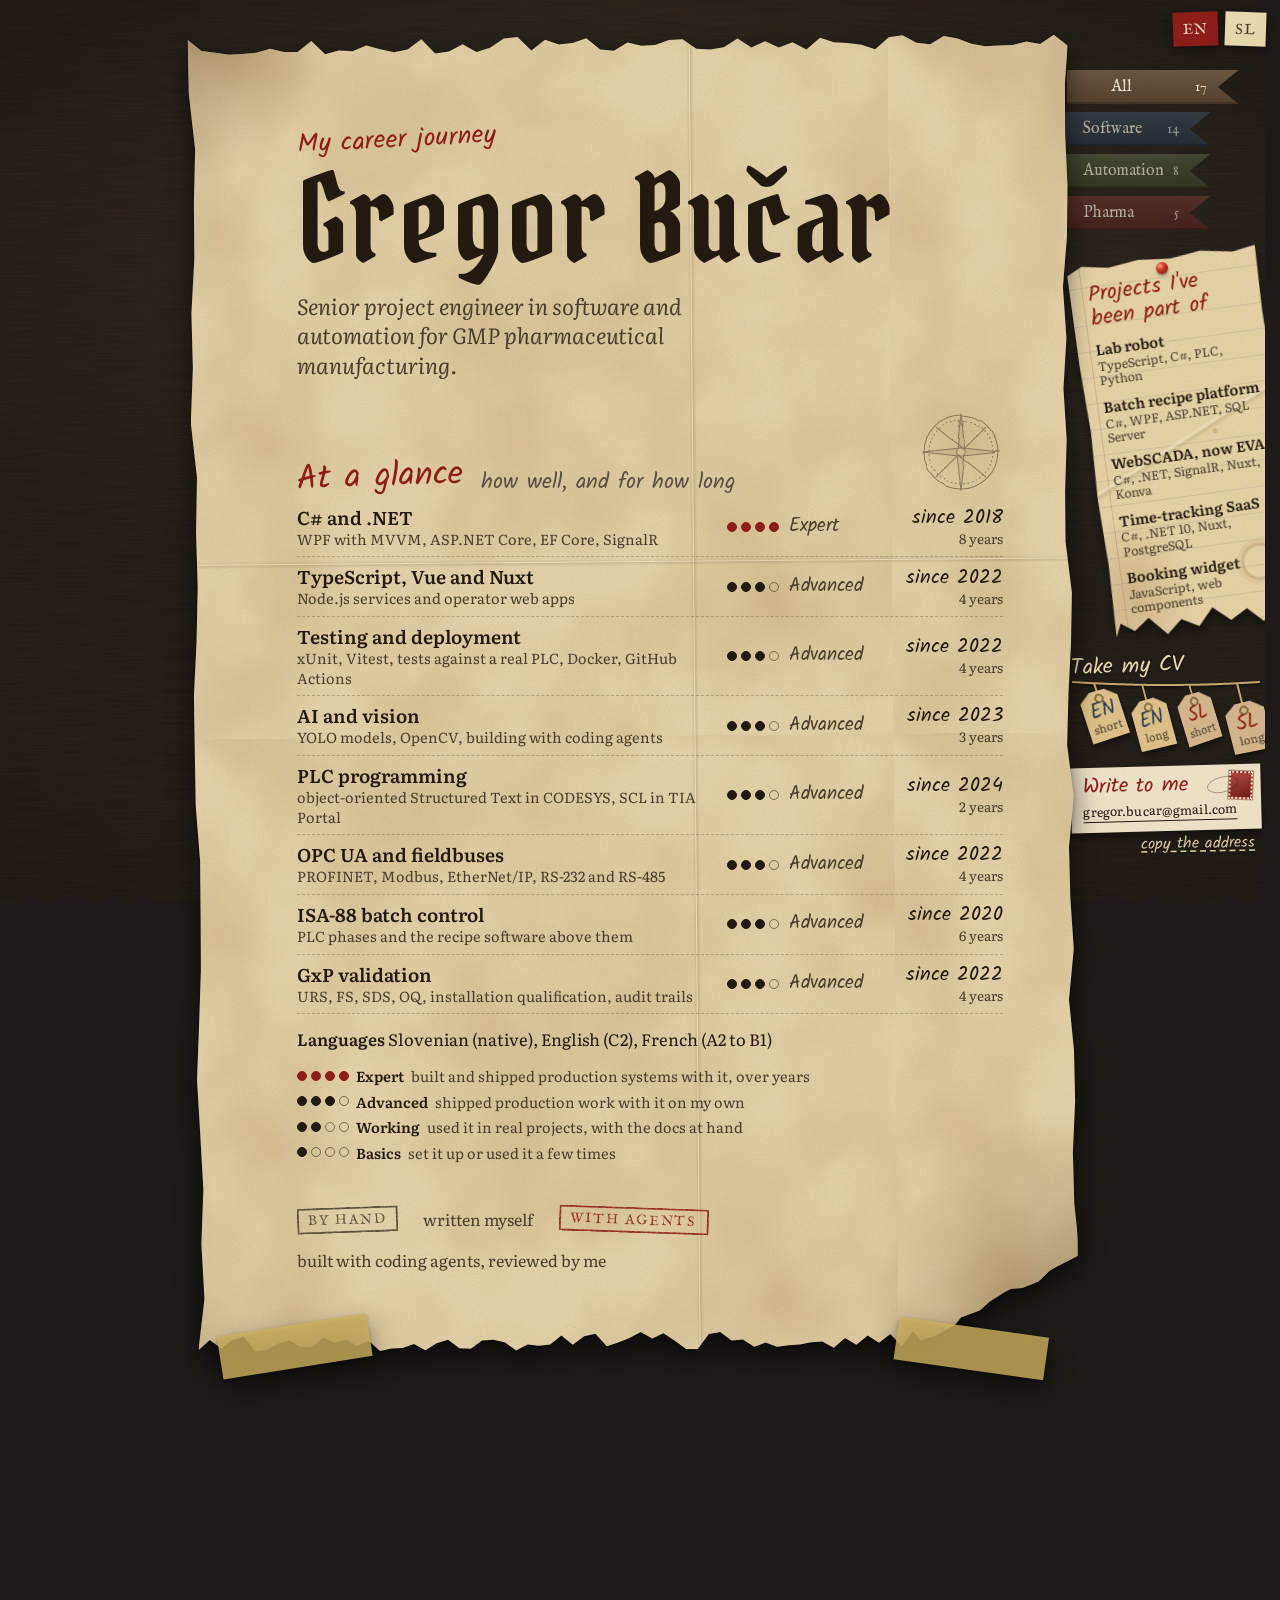
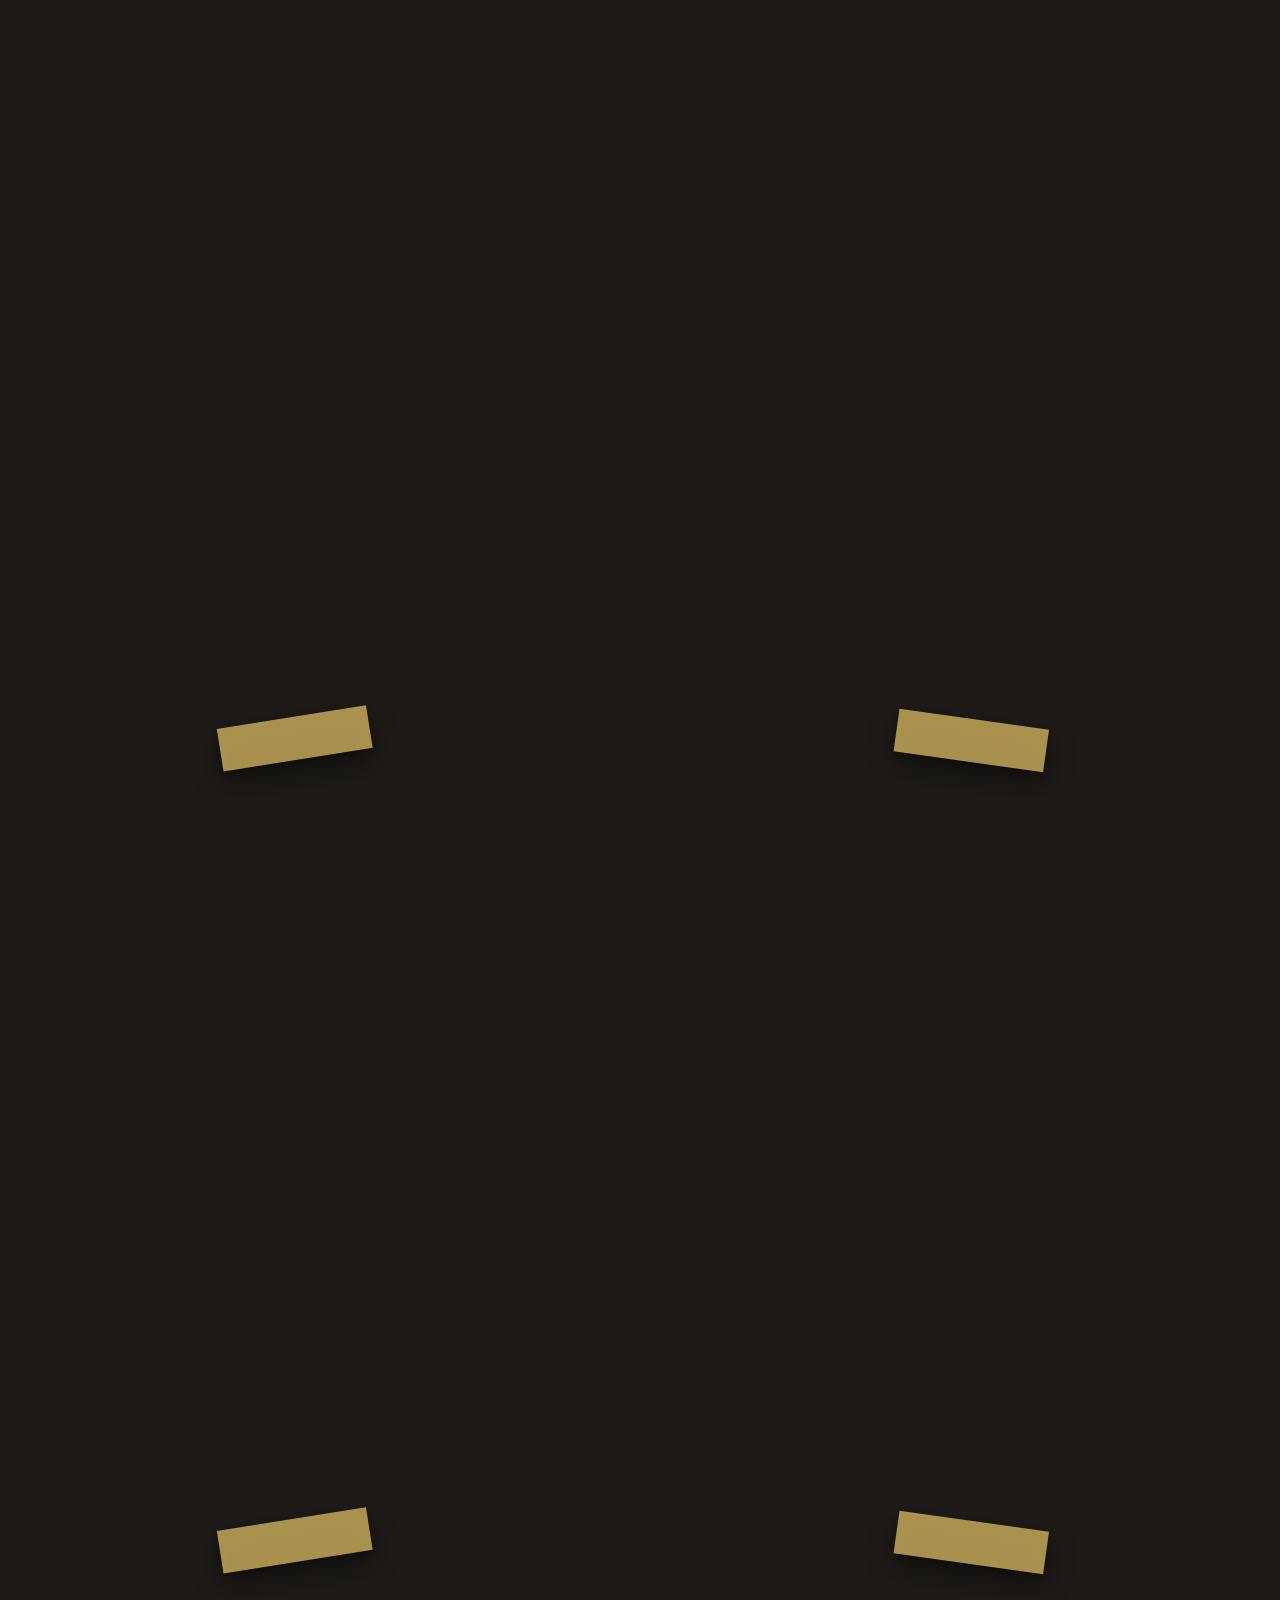
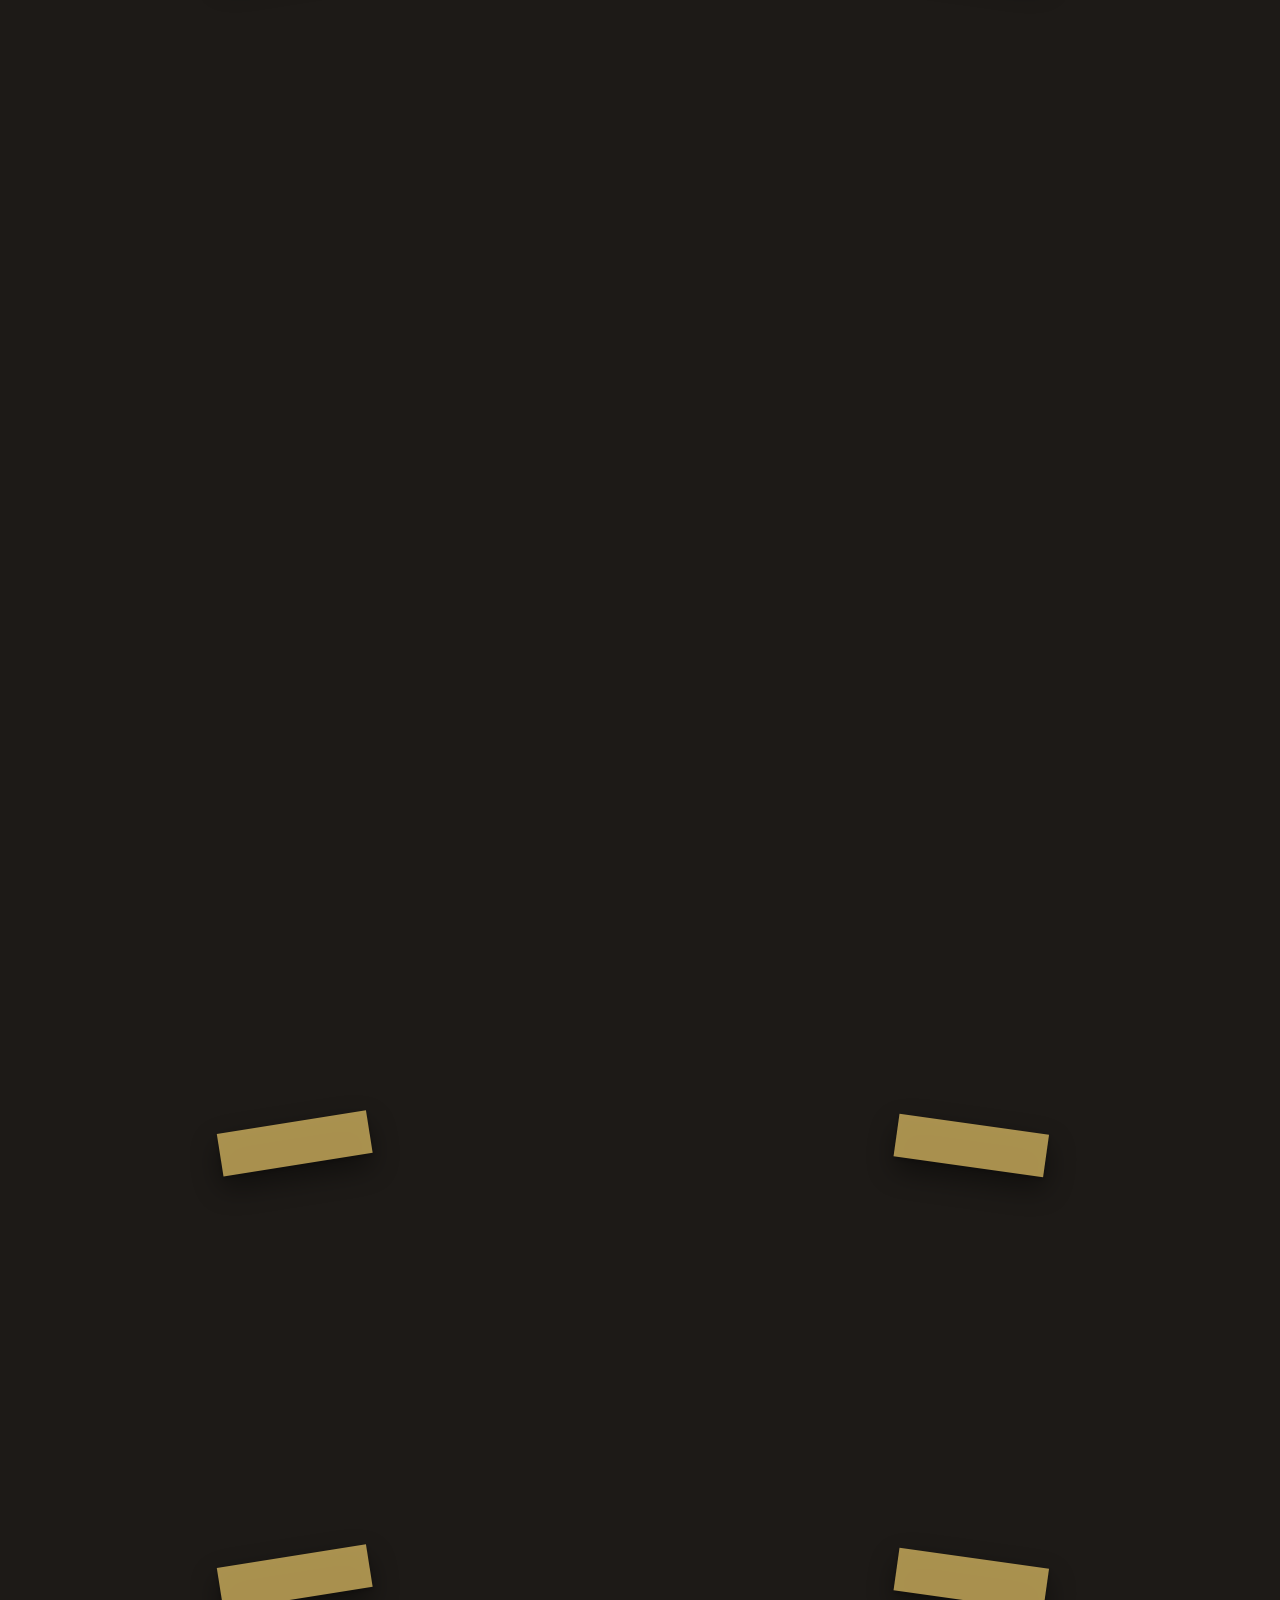
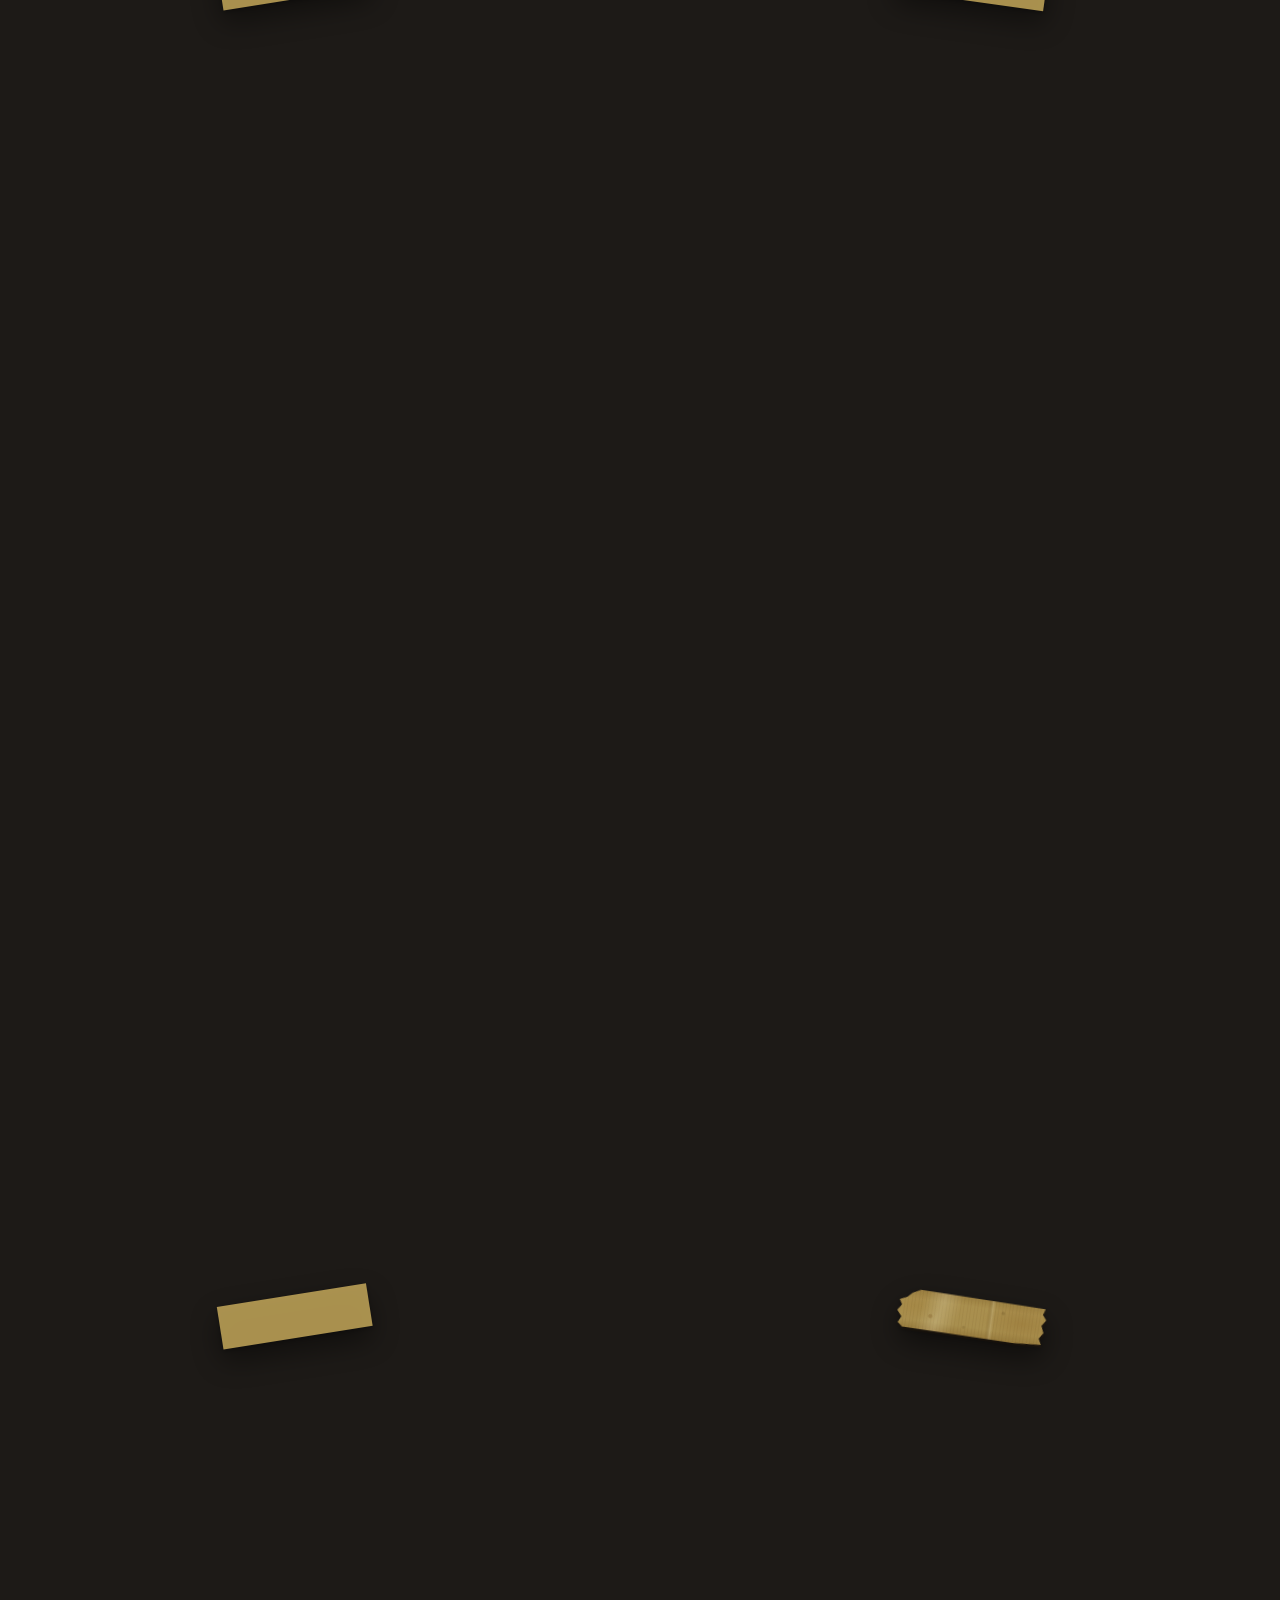
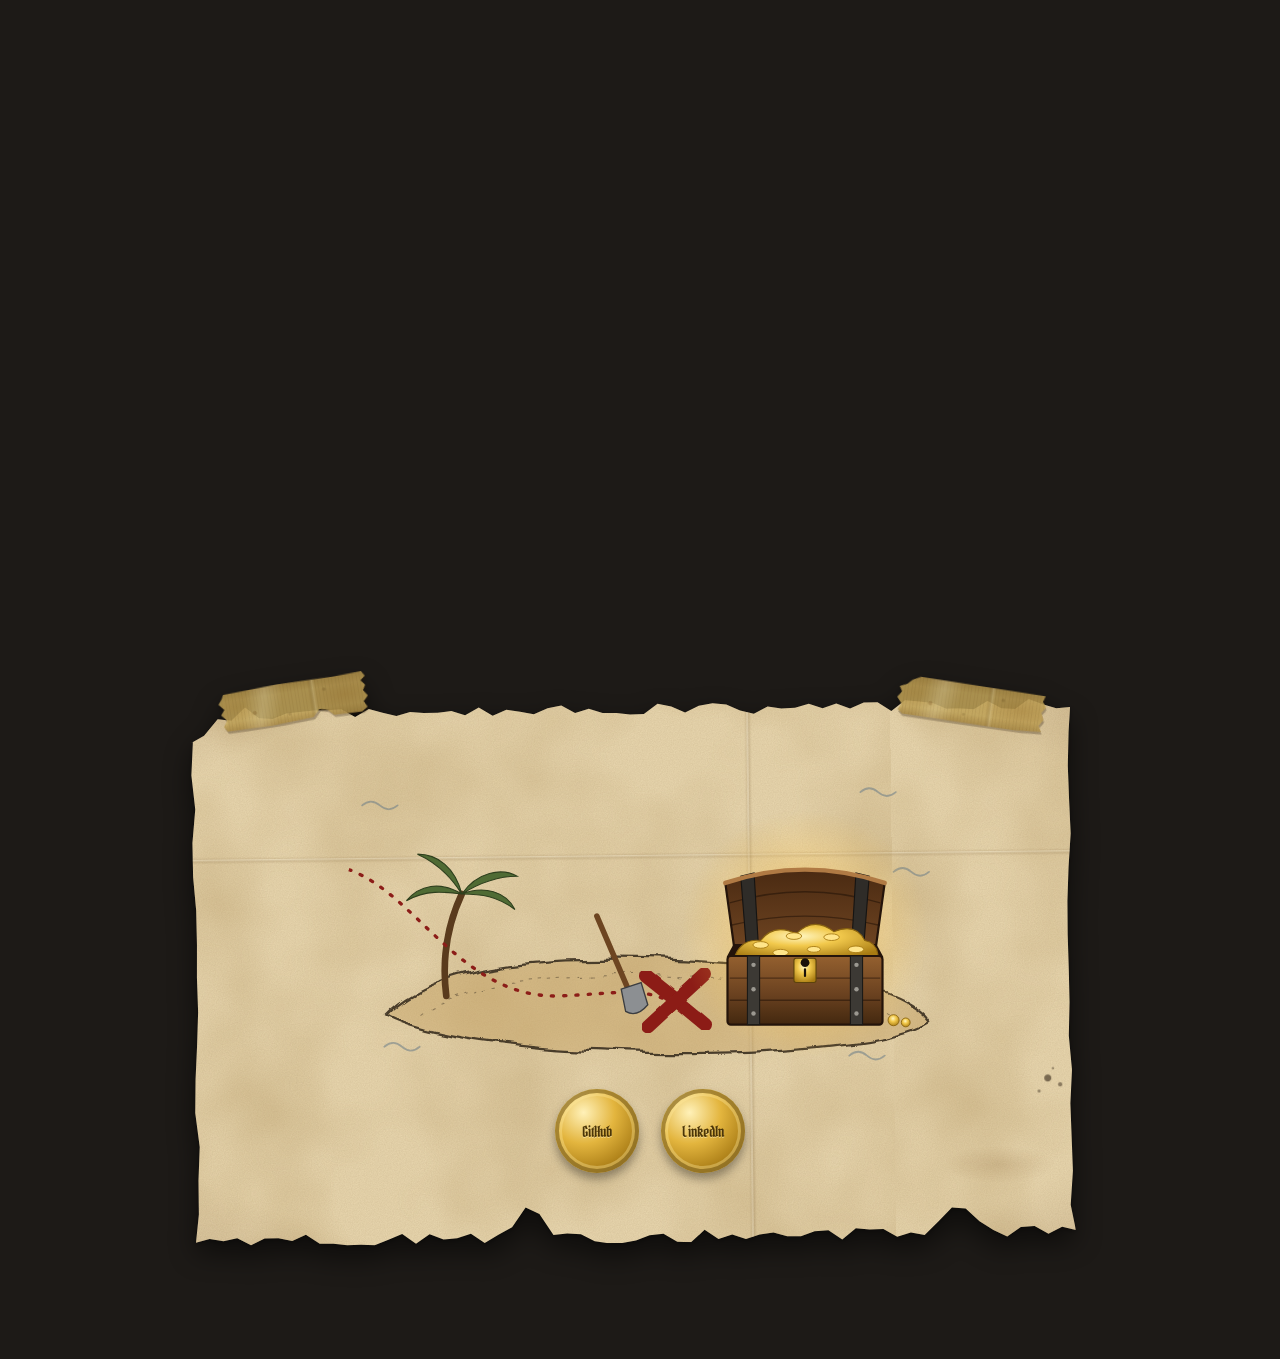
==== commit 8835d399: "Keep the CV tags still while the mouse is on them" ====
--- a/index.html
+++ b/index.html
@@ -324,6 +324,8 @@
   .hang b { font-family: var(--f-hand); font-weight: 400; font-size: 21px; line-height: 1; color: var(--blue); }
   .hang.sl b { color: var(--red); }
   .hang small { font-size: 11.5px; line-height: 1.1; color: var(--ink-2); }
+  .hang { transition: scale 160ms var(--ease-out), rotate 160ms var(--ease-out); }
+  .hang:hover, .hang:focus-visible { z-index: 1; scale: 1.1; rotate: calc(var(--r) * -1); }
   .hang:hover .tg, .hang:focus-visible .tg { background-color: #F0D9A6; }
   .hang:hover small, .hang:focus-visible small { color: var(--ink); text-decoration: underline; }
   .env { position: relative; display: flex; flex-direction: column; margin-top: 6px; padding: 9px 40px 10px 12px; transform: rotate(-1.5deg); background: var(--noise), #F4EAD2; box-shadow: 0 6px 10px rgba(0, 0, 0, .4); color: var(--ink); text-decoration: none; transition: transform 220ms var(--ease-out); }
@@ -1800,6 +1802,7 @@
     if (!line || reduce) return;
     var path = $('.twine path', line), raf = 0, last = 0, sy = scrollY, st = 0, sv = 0, wind = 0;
     var s = 0, ds = 0;   // how far the twine sags past its rest, and how fast
+    var held = false;    // the mouse is on the twine: the tags calm down so they're easy to click
     var tags = $$('.hang', line).map(function (el, i) {
       var len = parseFloat(el.style.getPropertyValue('--len')), x = parseFloat(el.style.getPropertyValue('--x')) / 100;
       // a longer string swings slower; every tag also gets its own twist and flutter so they never move as one
@@ -1808,15 +1811,16 @@
     });
     function kick() { if (!raf) { last = performance.now(); raf = requestAnimationFrame(loop); } }
     function loop(now) {
-      var dt = Math.min(.04, (now - last) / 1000), moving = false; last = now;
+      var dt = Math.min(.04, (now - last) / 1000), moving = false, calm = held ? Math.pow(.0004, dt) : 1; last = now;
       if (sv && now - st > 120) { tags.forEach(function (t) { t.v += sv * 22; t.wv -= sv * 40 * t.dir; }); ds += sv * 60; sv = 0; }   // the scrolling stopped: everything swings back
       wind *= Math.pow(.02, dt);
-      ds += (-140 * s - 7 * ds) * dt; s = Math.max(-4, Math.min(12, s + ds * dt));
+      ds += (-140 * s - 7 * ds) * dt; s = Math.max(-4, Math.min(12, s + ds * dt)); s *= calm; ds *= calm;
       path.setAttribute('d', 'M2,4 Q100,' + (18 + 2 * s).toFixed(2) + ' 198,4');
       tags.forEach(function (t) {
         var gust = wind * Math.sin(now / 1000 * t.f + t.ph);
         t.v += (-t.k * t.a - 2.6 * t.v + gust * 260) * dt; t.a = Math.max(-35, Math.min(35, t.a + t.v * dt));
         t.wv += (-90 * t.w - 3.4 * t.wv + gust * 520 * t.dir) * dt; t.w = Math.max(-70, Math.min(70, t.w + t.wv * dt));
+        t.a *= calm; t.v *= calm; t.w *= calm; t.wv *= calm;
         var dy = 4 * s * t.x * (1 - t.x);
         t.el.style.transform = 'translateY(' + dy.toFixed(2) + 'px) rotate(' + (t.r + t.a).toFixed(2) + 'deg) rotateY(' + t.w.toFixed(1) + 'deg)';
         if (Math.abs(t.a) > .05 || Math.abs(t.v) > .1 || Math.abs(t.w) > .1 || Math.abs(t.wv) > .2) moving = true;
@@ -1830,6 +1834,7 @@
     addEventListener('scroll', function () {
       if (!wide.matches || !home.classList.contains('on')) return;
       var now = performance.now(), dt = Math.max(16, now - st), nv = (scrollY - sy) / dt;
+      if (held) { sy = scrollY; st = now; sv = 0; return; }
       if (now - st > 120) sv = 0;
       // a change of scroll speed tugs the tags, the twine dips, and fast scrolling blows on them like wind
       tags.forEach(function (t) { t.v -= (nv - sv) * 22; t.wv += (nv - sv) * 40 * t.dir; });
@@ -1837,14 +1842,12 @@
       sy = scrollY; st = now; sv = nv;
       kick();
     }, { passive: true });
-    // brushing past a tag with the mouse sets it swinging
-    tags.forEach(function (t) {
-      t.el.addEventListener('pointermove', function (e) {
-        if (e.pointerType !== 'mouse' || !wide.matches) return;
-        t.v += e.movementX * 9; t.wv += e.movementX * 14;
-        kick();
-      });
-    });
+    // holding the mouse (or keyboard focus) on the twine stills it; letting go lets scrolling swing the tags again
+    function hold(v) { held = v; if (v) { wind = 0; sv = 0; kick(); } }
+    line.addEventListener('pointerenter', function (e) { if (e.pointerType === 'mouse') hold(true); });
+    line.addEventListener('pointerleave', function () { hold(false); });
+    line.addEventListener('focusin', function () { hold(true); });
+    line.addEventListener('focusout', function () { hold(false); });
   })();
 
   // ---------- animations that loop only run while they can be seen ----------
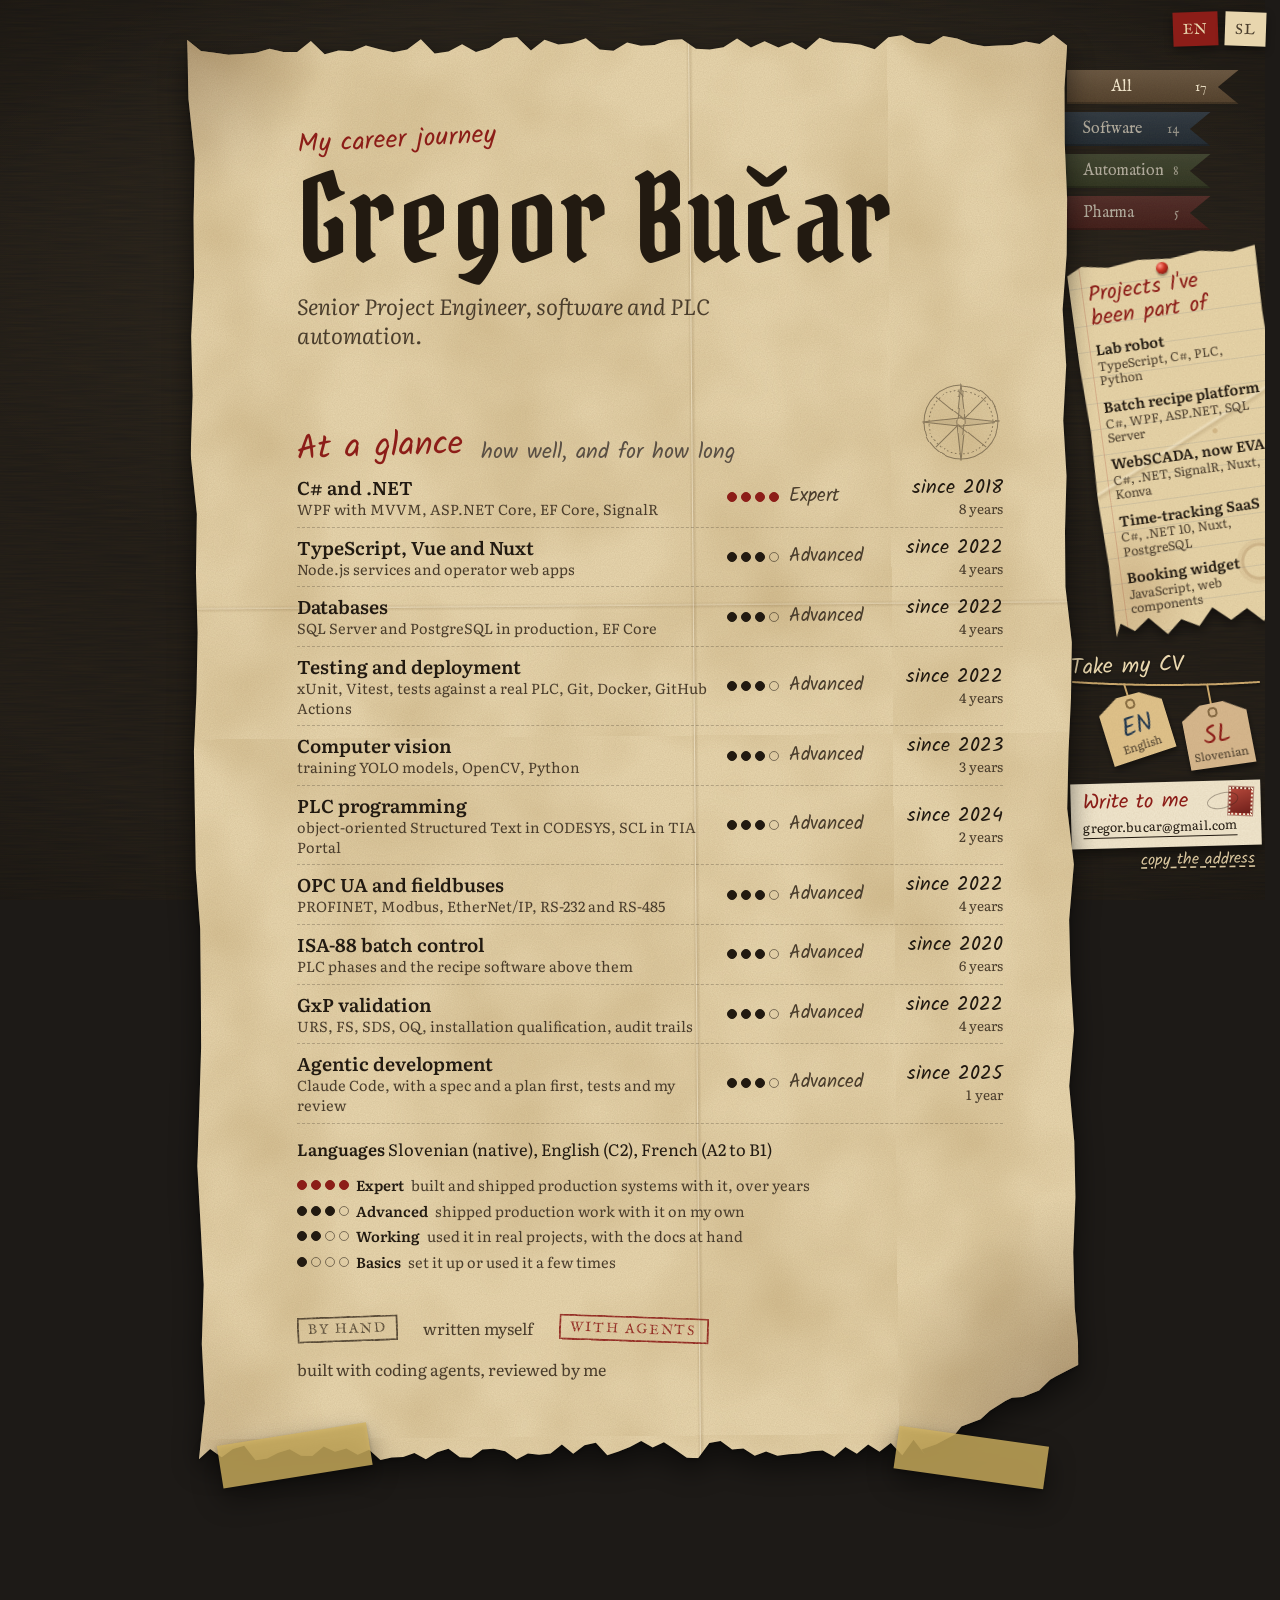
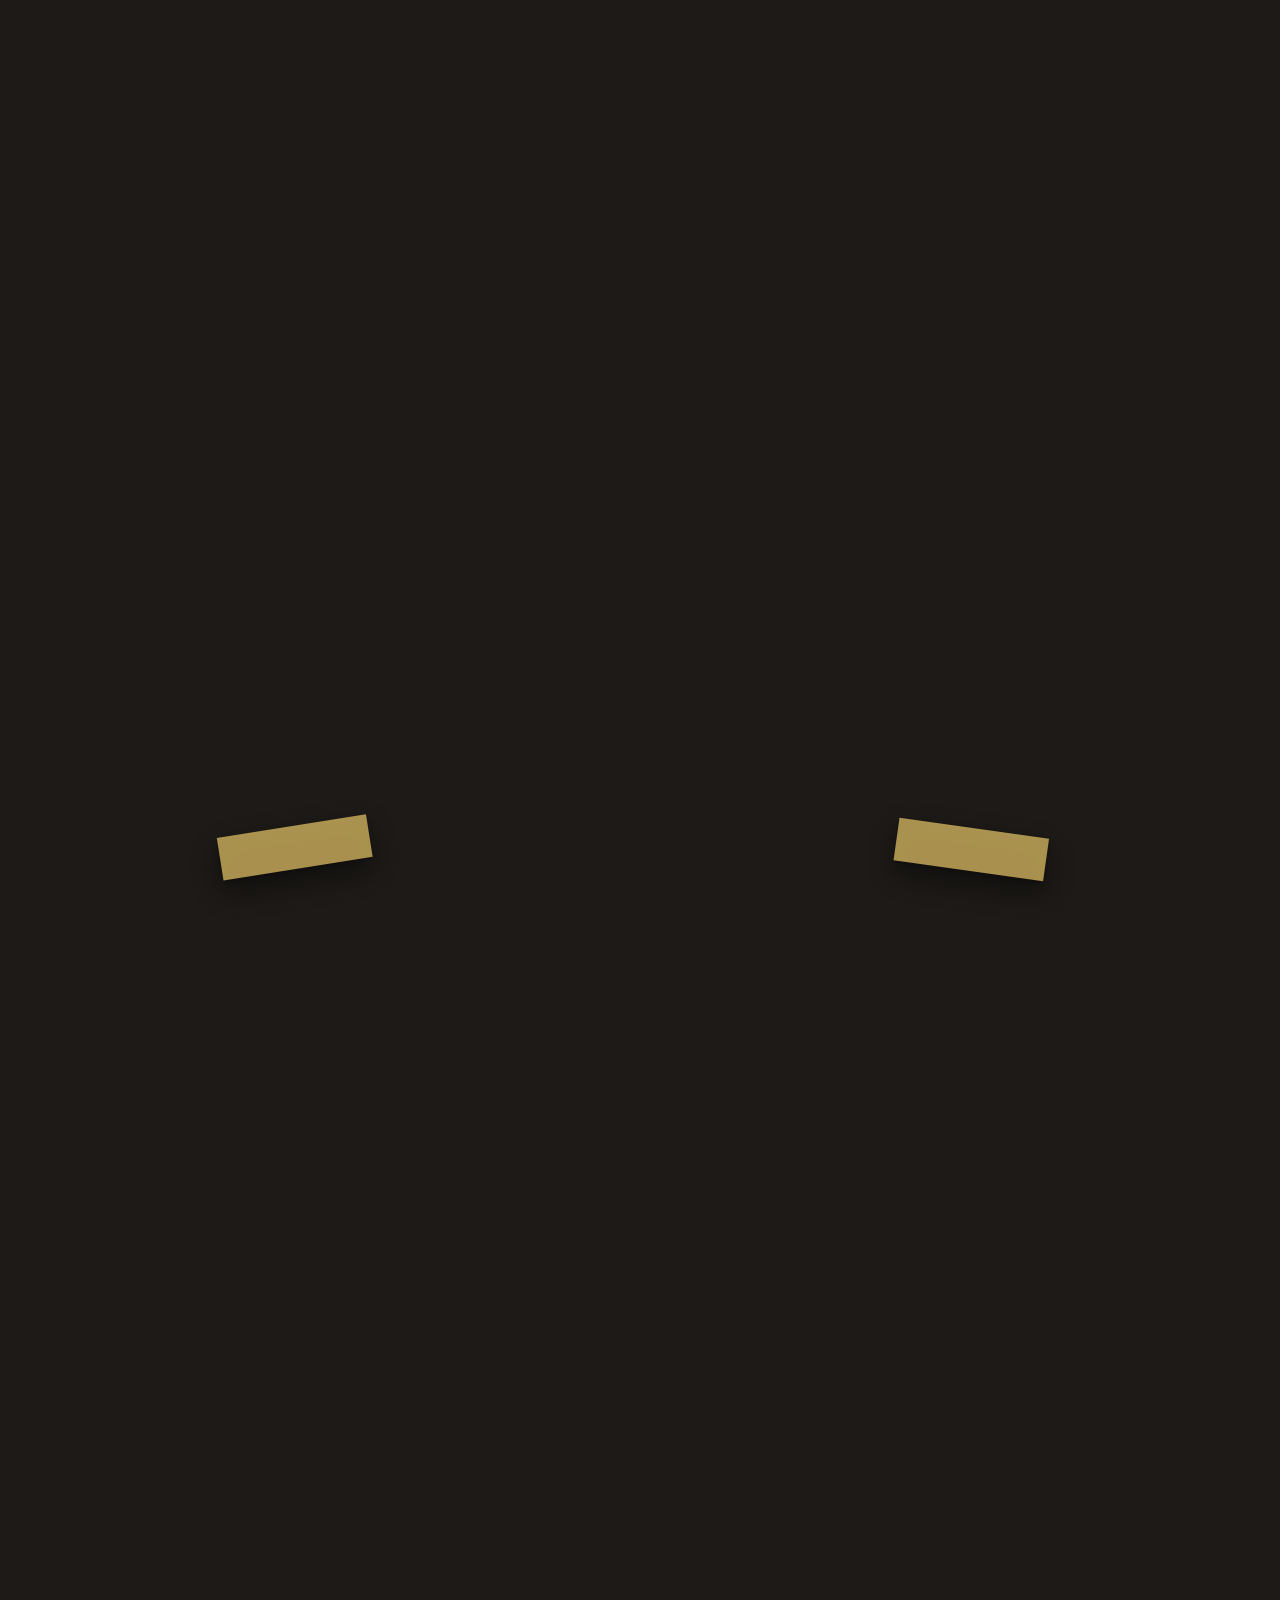
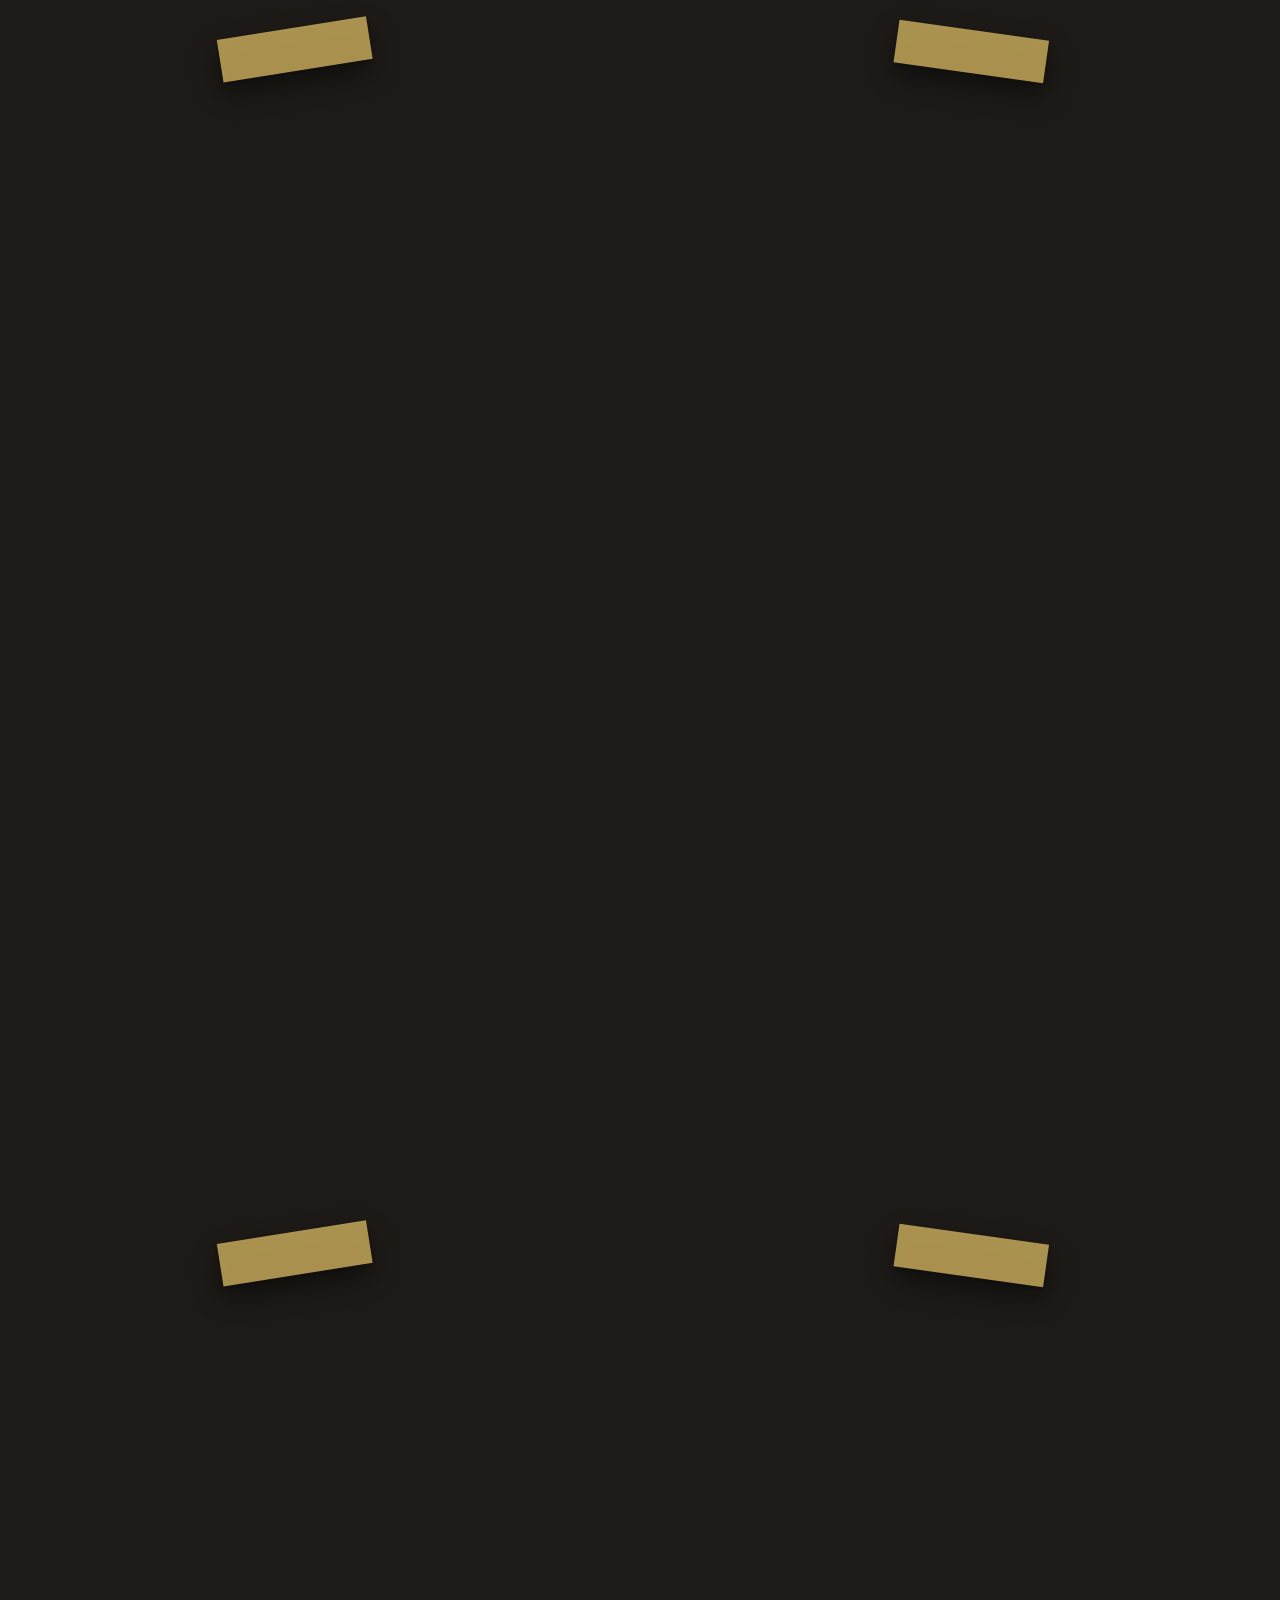
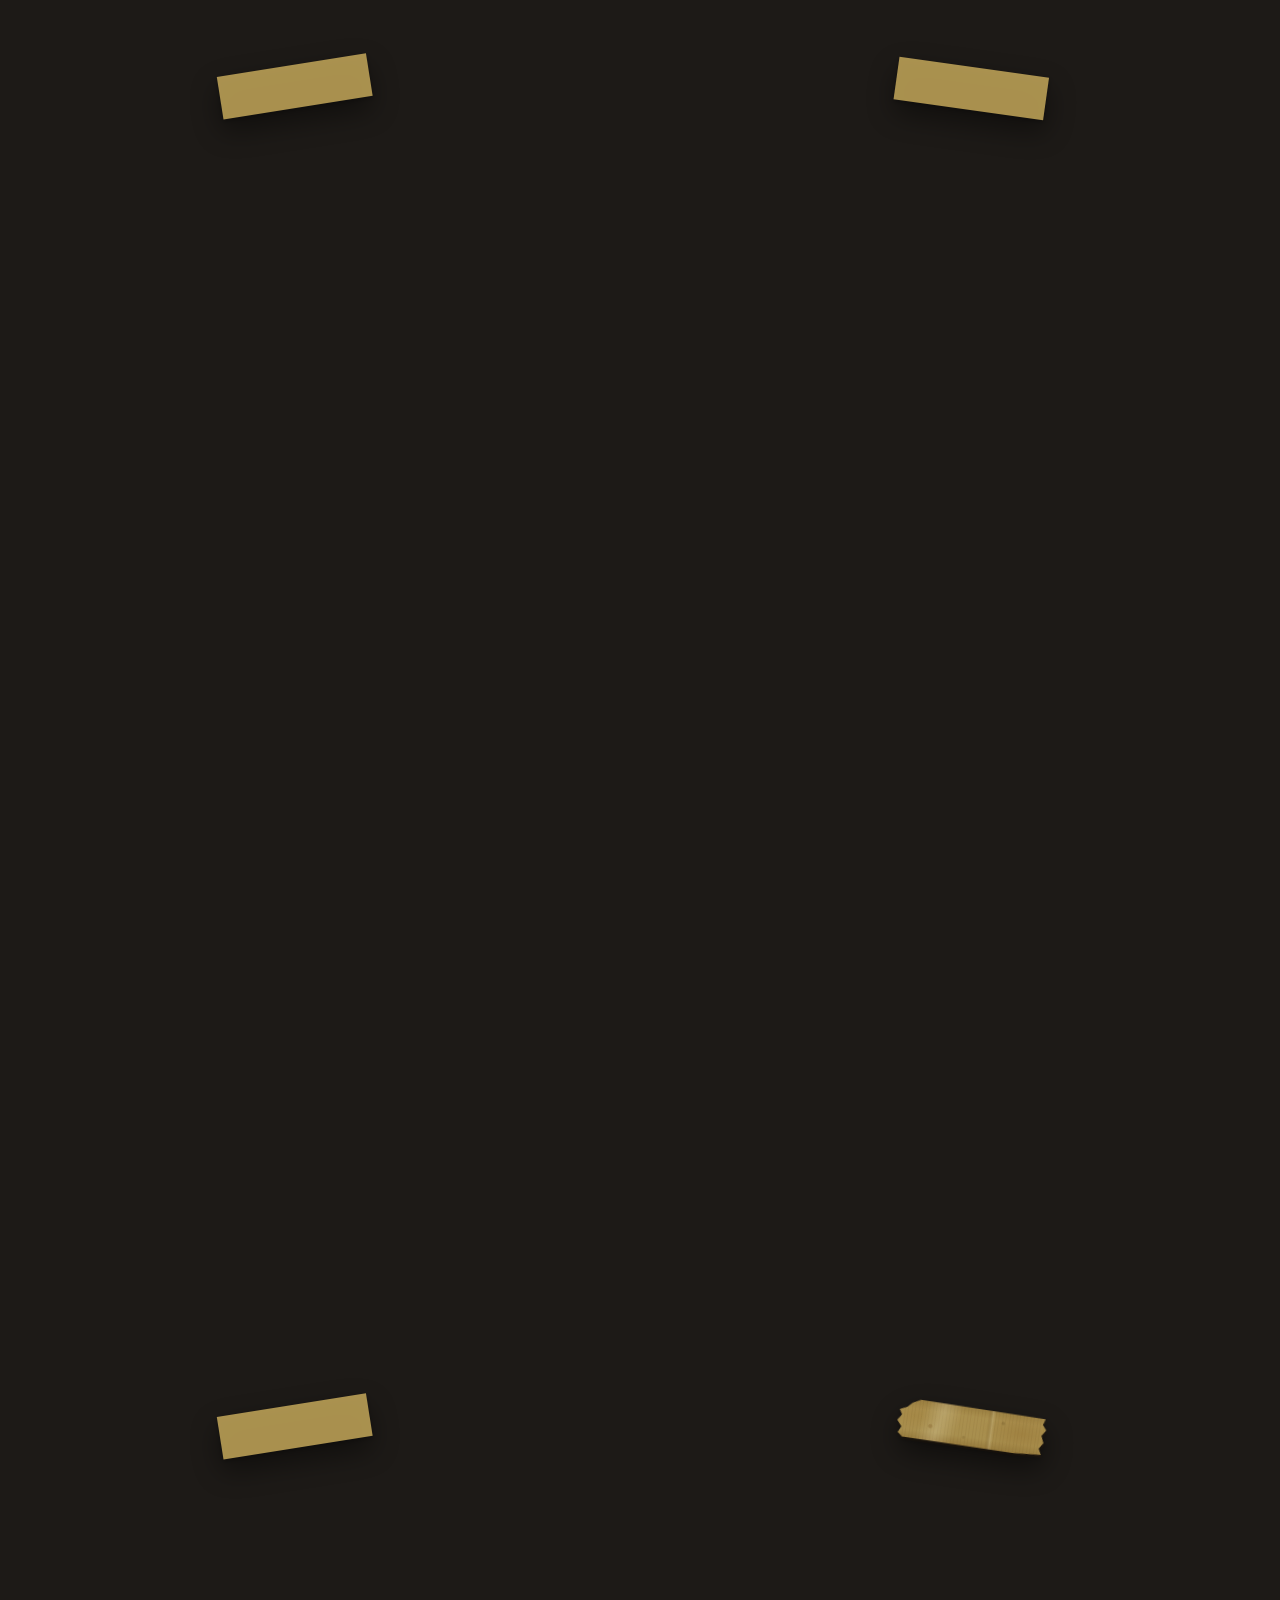
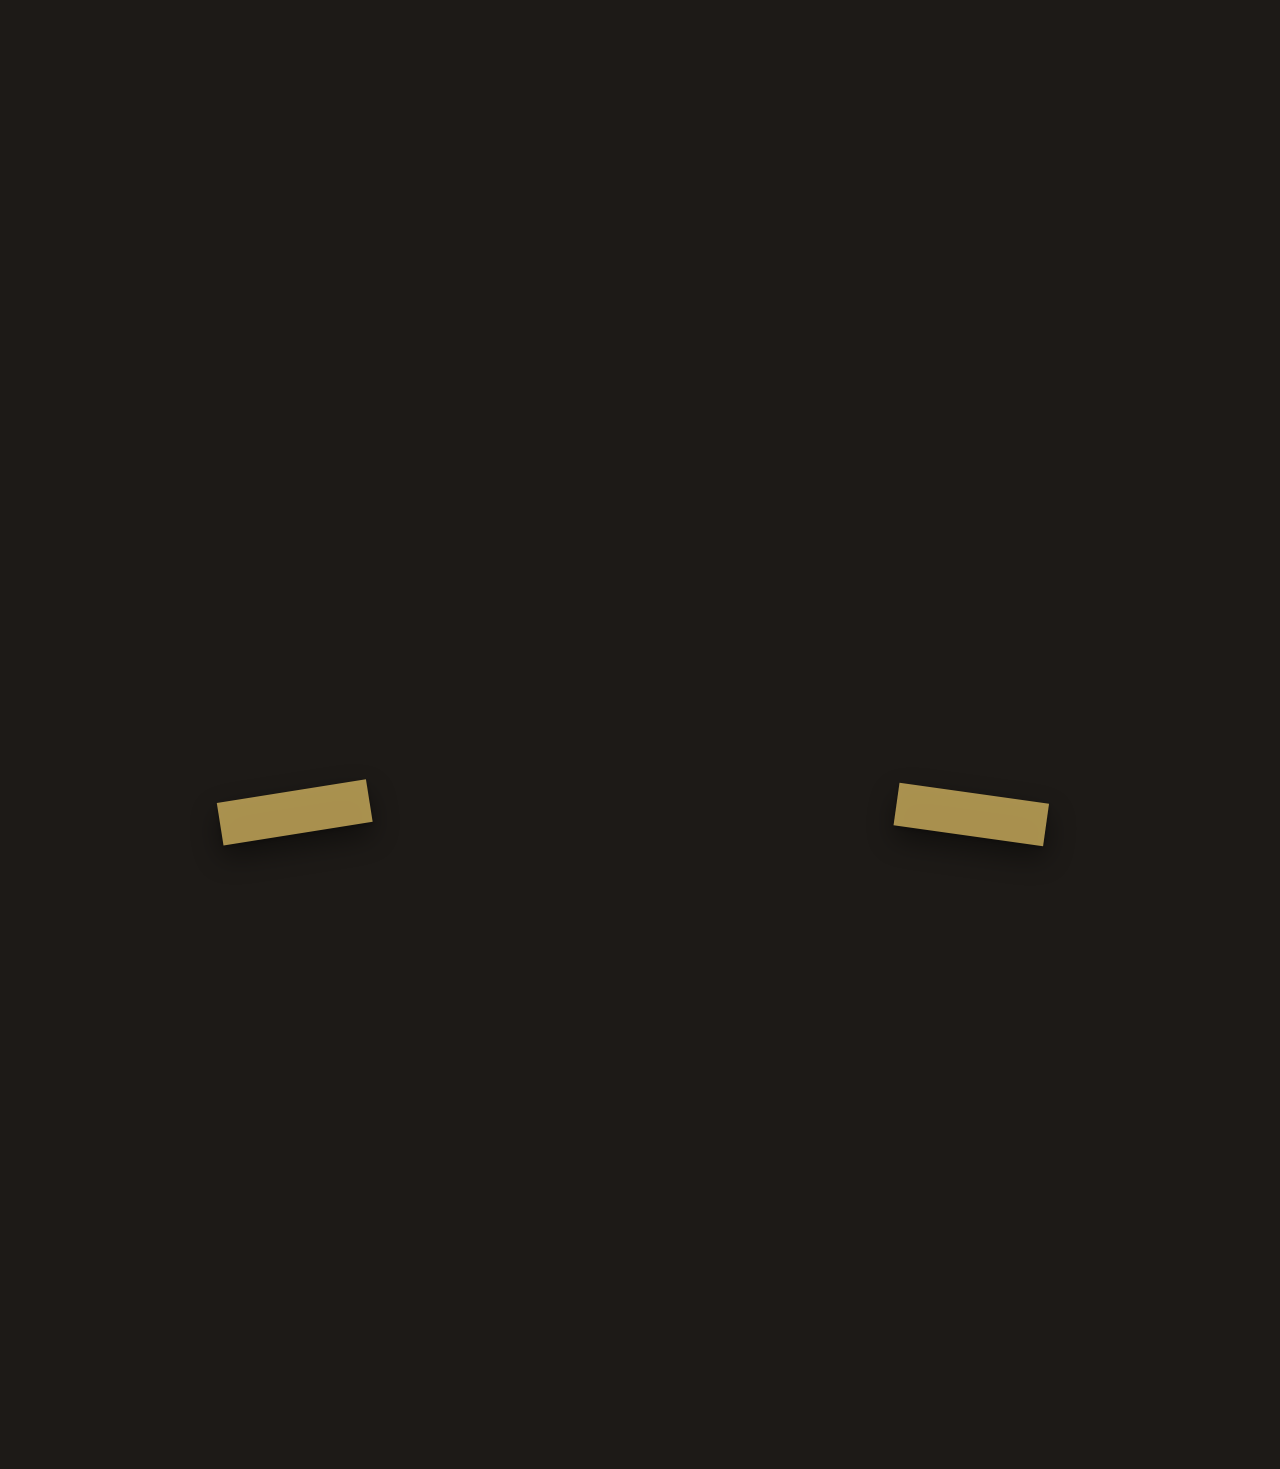
==== commit 2671e8d6: "Short CVs only, new title line, Databases row and two Trac roles" ====
--- a/index.html
+++ b/index.html
@@ -314,16 +314,16 @@
   /* the CVs: four luggage tags on a twine under the card, and a small envelope for the e-mail */
   .post { display: flex; flex-direction: column; width: 190px; margin: 14px 0 0 -2px; }
   .post > .hand { color: #E9D7AE; font-size: 22px; line-height: 1.1; transform: rotate(-2deg); text-shadow: 0 1px 2px rgba(0, 0, 0, .5); }
-  .post .line { position: relative; height: 82px; perspective: 420px; }
+  .post .line { position: relative; height: 98px; perspective: 420px; }
   .twine { position: absolute; left: 0; top: 0; width: 100%; height: 24px; overflow: visible; filter: drop-shadow(0 2px 1px rgba(0, 0, 0, .45)); }
   .twine path { fill: none; stroke: #C9A66B; stroke-width: 2; stroke-dasharray: 3 1.2; stroke-linecap: round; vector-effect: non-scaling-stroke; }
-  .hang { position: absolute; left: calc(var(--x) - 20px); top: calc(var(--y) + var(--len)); width: 40px; height: 50px; color: var(--ink); text-decoration: none; transform: rotate(var(--r)); transform-origin: 50% calc(-1 * var(--len)); will-change: transform; filter: drop-shadow(0 4px 3px rgba(0, 0, 0, .45)); }
+  .hang { position: absolute; left: calc(var(--x) - 34px); top: calc(var(--y) + var(--len)); width: 68px; height: 64px; color: var(--ink); text-decoration: none; transform: rotate(var(--r)); transform-origin: 50% calc(-1 * var(--len)); will-change: transform; filter: drop-shadow(0 4px 3px rgba(0, 0, 0, .45)); }
   .hang::before { content: ""; position: absolute; left: 50%; top: calc(-1 * var(--len)); width: 1.5px; height: calc(var(--len) + 8px); margin-left: -.75px; background: #C9A66B; }
-  .hang .tg { position: absolute; inset: 0; display: flex; flex-direction: column; align-items: center; justify-content: flex-end; padding-bottom: 6px; clip-path: polygon(30% 0, 70% 0, 100% 18%, 100% 100%, 0 100%, 0 18%); background: radial-gradient(circle at 50% 8px, transparent 0 2.5px, rgba(80, 55, 20, .6) 3px 4.5px, transparent 5px), var(--noise), #E3C58C; transition: background-color 160ms ease; }
-  .hang.sl .tg { background: radial-gradient(circle at 50% 8px, transparent 0 2.5px, rgba(80, 55, 20, .6) 3px 4.5px, transparent 5px), var(--noise), #D9B98F; }
-  .hang b { font-family: var(--f-hand); font-weight: 400; font-size: 21px; line-height: 1; color: var(--blue); }
+  .hang .tg { position: absolute; inset: 0; display: flex; flex-direction: column; align-items: center; justify-content: flex-end; padding-bottom: 6px; clip-path: polygon(32% 0, 68% 0, 100% 20%, 100% 100%, 0 100%, 0 20%); background: radial-gradient(circle at 50% 9px, transparent 0 3px, rgba(80, 55, 20, .6) 3.5px 5px, transparent 5.5px), var(--noise), #E3C58C; transition: background-color 160ms ease; }
+  .hang.sl .tg { background: radial-gradient(circle at 50% 9px, transparent 0 3px, rgba(80, 55, 20, .6) 3.5px 5px, transparent 5.5px), var(--noise), #D9B98F; }
+  .hang b { font-family: var(--f-hand); font-weight: 400; font-size: 26px; line-height: 1; color: var(--blue); }
   .hang.sl b { color: var(--red); }
-  .hang small { font-size: 11.5px; line-height: 1.1; color: var(--ink-2); }
+  .hang small { font-size: 11.5px; white-space: nowrap; line-height: 1.1; color: var(--ink-2); }
   .hang { transition: scale 160ms var(--ease-out), rotate 160ms var(--ease-out); }
   .hang:hover, .hang:focus-visible { z-index: 1; scale: 1.1; rotate: calc(var(--r) * -1); }
   .hang:hover .tg, .hang:focus-visible .tg { background-color: #F0D9A6; }
@@ -691,10 +691,8 @@
           <span class="hand">Take my CV</span>
           <div class="line">
             <svg class="twine" viewBox="0 0 200 24" preserveAspectRatio="none" aria-hidden="true"><path d="M2,4 Q100,18 198,4"/></svg>
-            <a class="hang" style="--x:12.5%;--y:7px;--len:8px;--r:-3deg" href="cv/Gregor-Bucar-CV-short-EN.pdf" download data-goatcounter-click="cv-en-short" title="English CV, 2 pages"><span class="tg"><b>EN</b><small>short</small></span></a>
-            <a class="hang" style="--x:37.5%;--y:10.5px;--len:16px;--r:2deg" href="cv/Gregor-Bucar-CV-long-EN.pdf" download data-goatcounter-click="cv-en-long" title="English CV, every project"><span class="tg"><b>EN</b><small>long</small></span></a>
-            <a class="hang sl" style="--x:62.5%;--y:10.5px;--len:10px;--r:-1.5deg" href="cv/Gregor-Bucar-CV-short-SL.pdf" download data-goatcounter-click="cv-sl-short" title="Slovenian CV, short"><span class="tg"><b>SL</b><small>short</small></span></a>
-            <a class="hang sl" style="--x:87.5%;--y:7px;--len:20px;--r:3deg" href="cv/Gregor-Bucar-CV-long-SL.pdf" download data-goatcounter-click="cv-sl-long" title="Slovenian CV, long"><span class="tg"><b>SL</b><small>long</small></span></a>
+            <a class="hang" style="--x:28%;--y:9.6px;--len:12px;--r:-3deg" href="cv/Gregor-Bucar-CV-short-EN.pdf" download data-goatcounter-click="cv-en" title="My CV in English, 2 pages"><span class="tg"><b>EN</b><small>English</small></span></a>
+            <a class="hang sl" style="--x:72%;--y:9.6px;--len:20px;--r:2.5deg" href="cv/Gregor-Bucar-CV-short-SL.pdf" download data-goatcounter-click="cv-sl" title="My CV in Slovenian, 2 pages"><span class="tg"><b>SL</b><small>Slovenian</small></span></a>
           </div>
           <a class="env" id="mail" href="mailto:gregor.bucar@gmail.com" data-goatcounter-click="email"><span class="hand">Write to me</span><span class="addr">gregor.bucar@gmail.com</span></a>
           <button class="copy hand" type="button" id="copyMail" data-copy="gregor.bucar@gmail.com">copy the address</button>
@@ -708,18 +706,20 @@
       <section class="sheet light title-page" style="--tilt:-.3deg">
         <span class="label">My career journey</span>
         <h1 class="name">Gregor Bučar</h1>
-        <p class="role">Senior project engineer in software and automation for GMP pharmaceutical manufacturing.</p>
+        <p class="role">Senior Project Engineer, software and PLC automation.</p>
         <!-- glance:start -->
         <div class="glance">
           <div class="glance-head"><h2>At a glance</h2><span class="hand">how well, and for how long</span><svg class="compass" viewBox="-50 -50 100 100" aria-hidden="true"><g fill="none" stroke="currentColor" stroke-width="1.2" style="filter:url(#rough)"><circle r="44"/><circle r="38" stroke-dasharray="2 3"/><path d="M0,-46 L5,0 L0,46 L-5,0 Z M-46,0 L0,5 L46,0 L0,-5 Z" fill="currentColor" fill-opacity=".15"/><path d="M-30,-30 L3,-3 M30,30 L-3,3 M30,-30 L3,-3 M-30,30 L-3,3"/></g><text y="-30" text-anchor="middle" font-family="IM Fell English SC" font-size="11" fill="currentColor">N</text></svg></div>
           <div class="gl-row"><span class="gl-n"><b>C# and .NET</b><small>WPF with MVVM, ASP.NET Core, EF Core, SignalR</small></span><span class="gl-lv"><span class="lv l4" role="img" aria-label="Expert"><i class="on"></i><i class="on"></i><i class="on"></i><i class="on"></i></span><em>Expert</em></span><span class="gl-y">since 2018<small>8 years</small></span></div>
           <div class="gl-row"><span class="gl-n"><b>TypeScript, Vue and Nuxt</b><small>Node.js services and operator web apps</small></span><span class="gl-lv"><span class="lv l3" role="img" aria-label="Advanced"><i class="on"></i><i class="on"></i><i class="on"></i><i></i></span><em>Advanced</em></span><span class="gl-y">since 2022<small>4 years</small></span></div>
-          <div class="gl-row"><span class="gl-n"><b>Testing and deployment</b><small>xUnit, Vitest, tests against a real PLC, Docker, GitHub Actions</small></span><span class="gl-lv"><span class="lv l3" role="img" aria-label="Advanced"><i class="on"></i><i class="on"></i><i class="on"></i><i></i></span><em>Advanced</em></span><span class="gl-y">since 2022<small>4 years</small></span></div>
-          <div class="gl-row"><span class="gl-n"><b>AI and vision</b><small>YOLO models, OpenCV, building with coding agents</small></span><span class="gl-lv"><span class="lv l3" role="img" aria-label="Advanced"><i class="on"></i><i class="on"></i><i class="on"></i><i></i></span><em>Advanced</em></span><span class="gl-y">since 2023<small>3 years</small></span></div>
+          <div class="gl-row"><span class="gl-n"><b>Databases</b><small>SQL Server and PostgreSQL in production, EF Core</small></span><span class="gl-lv"><span class="lv l3" role="img" aria-label="Advanced"><i class="on"></i><i class="on"></i><i class="on"></i><i></i></span><em>Advanced</em></span><span class="gl-y">since 2022<small>4 years</small></span></div>
+          <div class="gl-row"><span class="gl-n"><b>Testing and deployment</b><small>xUnit, Vitest, tests against a real PLC, Git, Docker, GitHub Actions</small></span><span class="gl-lv"><span class="lv l3" role="img" aria-label="Advanced"><i class="on"></i><i class="on"></i><i class="on"></i><i></i></span><em>Advanced</em></span><span class="gl-y">since 2022<small>4 years</small></span></div>
+          <div class="gl-row"><span class="gl-n"><b>Computer vision</b><small>training YOLO models, OpenCV, Python</small></span><span class="gl-lv"><span class="lv l3" role="img" aria-label="Advanced"><i class="on"></i><i class="on"></i><i class="on"></i><i></i></span><em>Advanced</em></span><span class="gl-y">since 2023<small>3 years</small></span></div>
           <div class="gl-row"><span class="gl-n"><b>PLC programming</b><small>object-oriented Structured Text in CODESYS, SCL in TIA Portal</small></span><span class="gl-lv"><span class="lv l3" role="img" aria-label="Advanced"><i class="on"></i><i class="on"></i><i class="on"></i><i></i></span><em>Advanced</em></span><span class="gl-y">since 2024<small>2 years</small></span></div>
           <div class="gl-row"><span class="gl-n"><b>OPC UA and fieldbuses</b><small>PROFINET, Modbus, EtherNet/IP, RS-232 and RS-485</small></span><span class="gl-lv"><span class="lv l3" role="img" aria-label="Advanced"><i class="on"></i><i class="on"></i><i class="on"></i><i></i></span><em>Advanced</em></span><span class="gl-y">since 2022<small>4 years</small></span></div>
           <div class="gl-row"><span class="gl-n"><b>ISA-88 batch control</b><small>PLC phases and the recipe software above them</small></span><span class="gl-lv"><span class="lv l3" role="img" aria-label="Advanced"><i class="on"></i><i class="on"></i><i class="on"></i><i></i></span><em>Advanced</em></span><span class="gl-y">since 2020<small>6 years</small></span></div>
           <div class="gl-row"><span class="gl-n"><b>GxP validation</b><small>URS, FS, SDS, OQ, installation qualification, audit trails</small></span><span class="gl-lv"><span class="lv l3" role="img" aria-label="Advanced"><i class="on"></i><i class="on"></i><i class="on"></i><i></i></span><em>Advanced</em></span><span class="gl-y">since 2022<small>4 years</small></span></div>
+          <div class="gl-row"><span class="gl-n"><b>Agentic development</b><small>Claude Code, with a spec and a plan first, tests and my review</small></span><span class="gl-lv"><span class="lv l3" role="img" aria-label="Advanced"><i class="on"></i><i class="on"></i><i class="on"></i><i></i></span><em>Advanced</em></span><span class="gl-y">since 2025<small>1 year</small></span></div>
           <p class="gl-spoken"><b>Languages</b> Slovenian (native), English (C2), <span style="white-space:nowrap">French (A2 to B1)</span></p>
           <div class="lv-legend"><span><span class="lv l4" role="img" aria-label="Expert"><i class="on"></i><i class="on"></i><i class="on"></i><i class="on"></i></span><b>Expert</b> built and shipped production systems with it, over years</span><span><span class="lv l3" role="img" aria-label="Advanced"><i class="on"></i><i class="on"></i><i class="on"></i><i></i></span><b>Advanced</b> shipped production work with it on my own</span><span><span class="lv l2" role="img" aria-label="Working"><i class="on"></i><i class="on"></i><i></i><i></i></span><b>Working</b> used it in real projects, with the docs at hand</span><span><span class="lv l1" role="img" aria-label="Basics"><i class="on"></i><i></i><i></i><i></i></span><b>Basics</b> set it up or used it a few times</span></div>
         </div>
